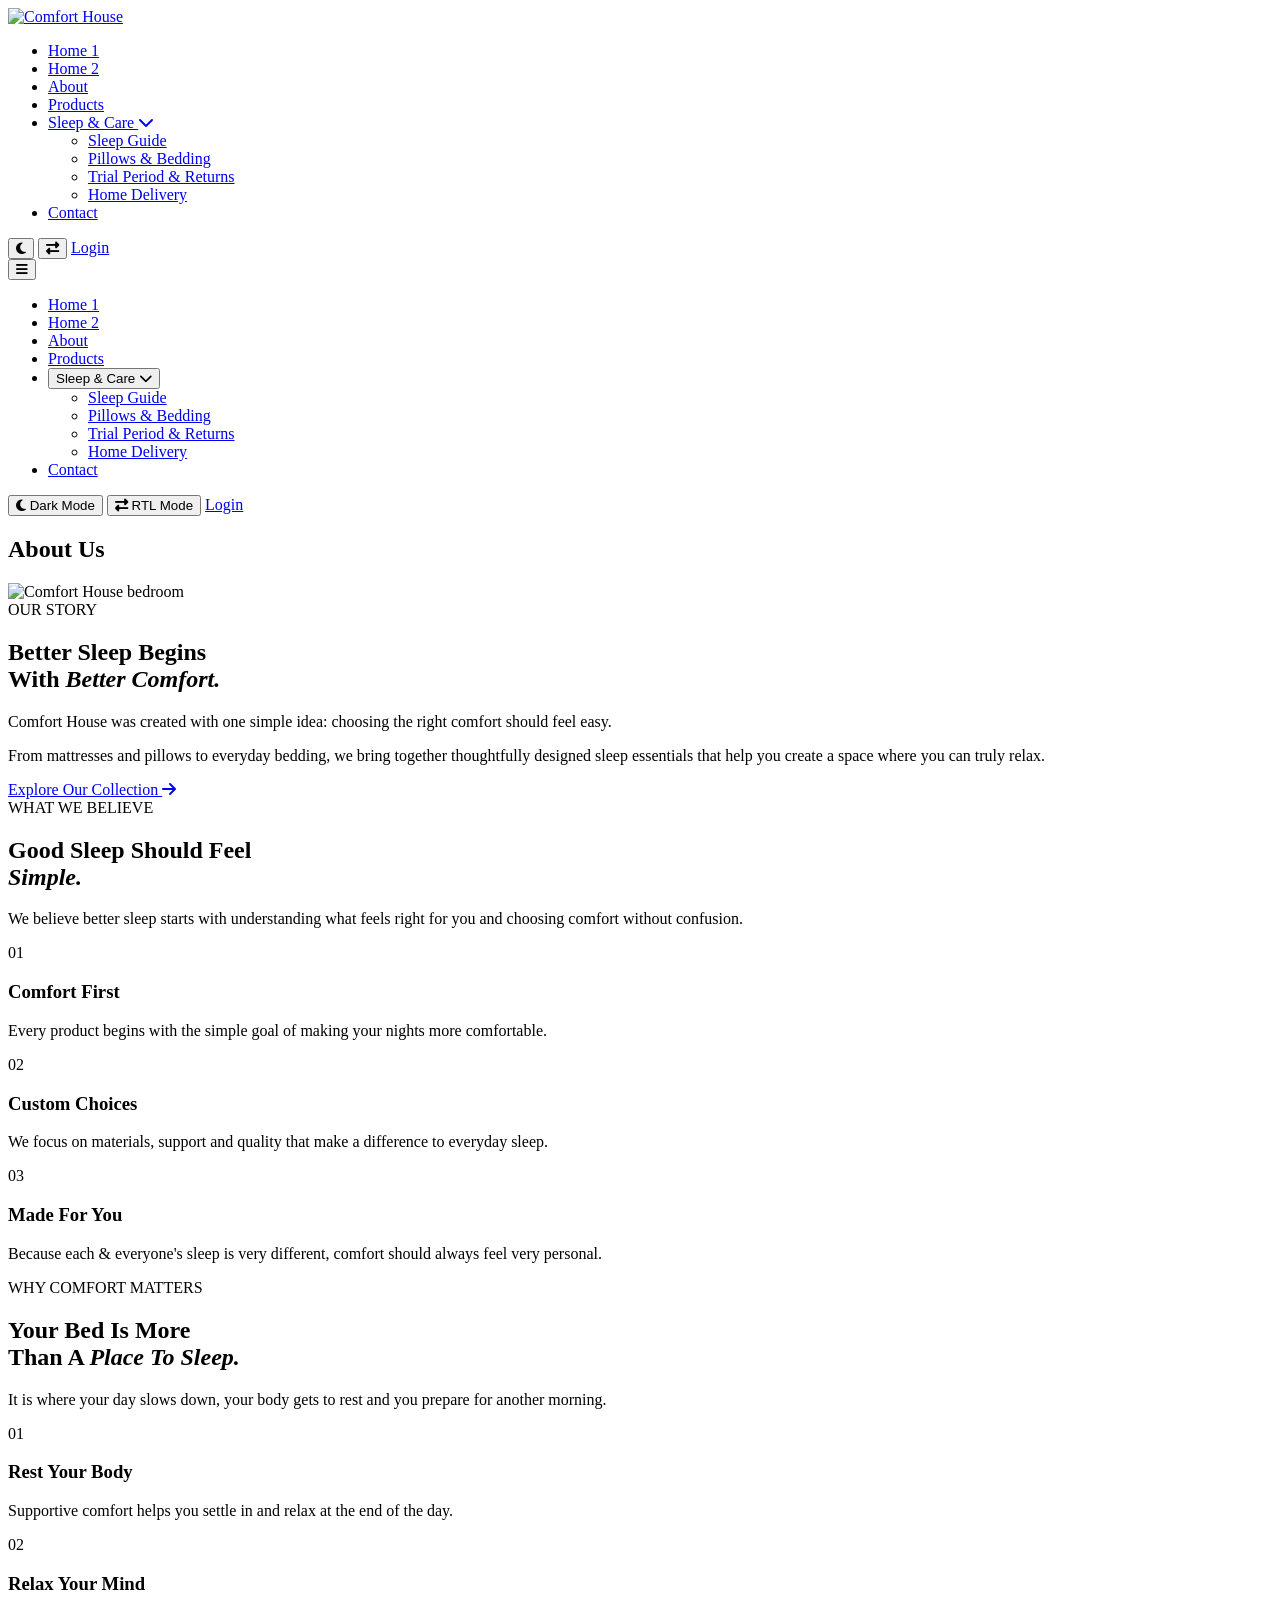
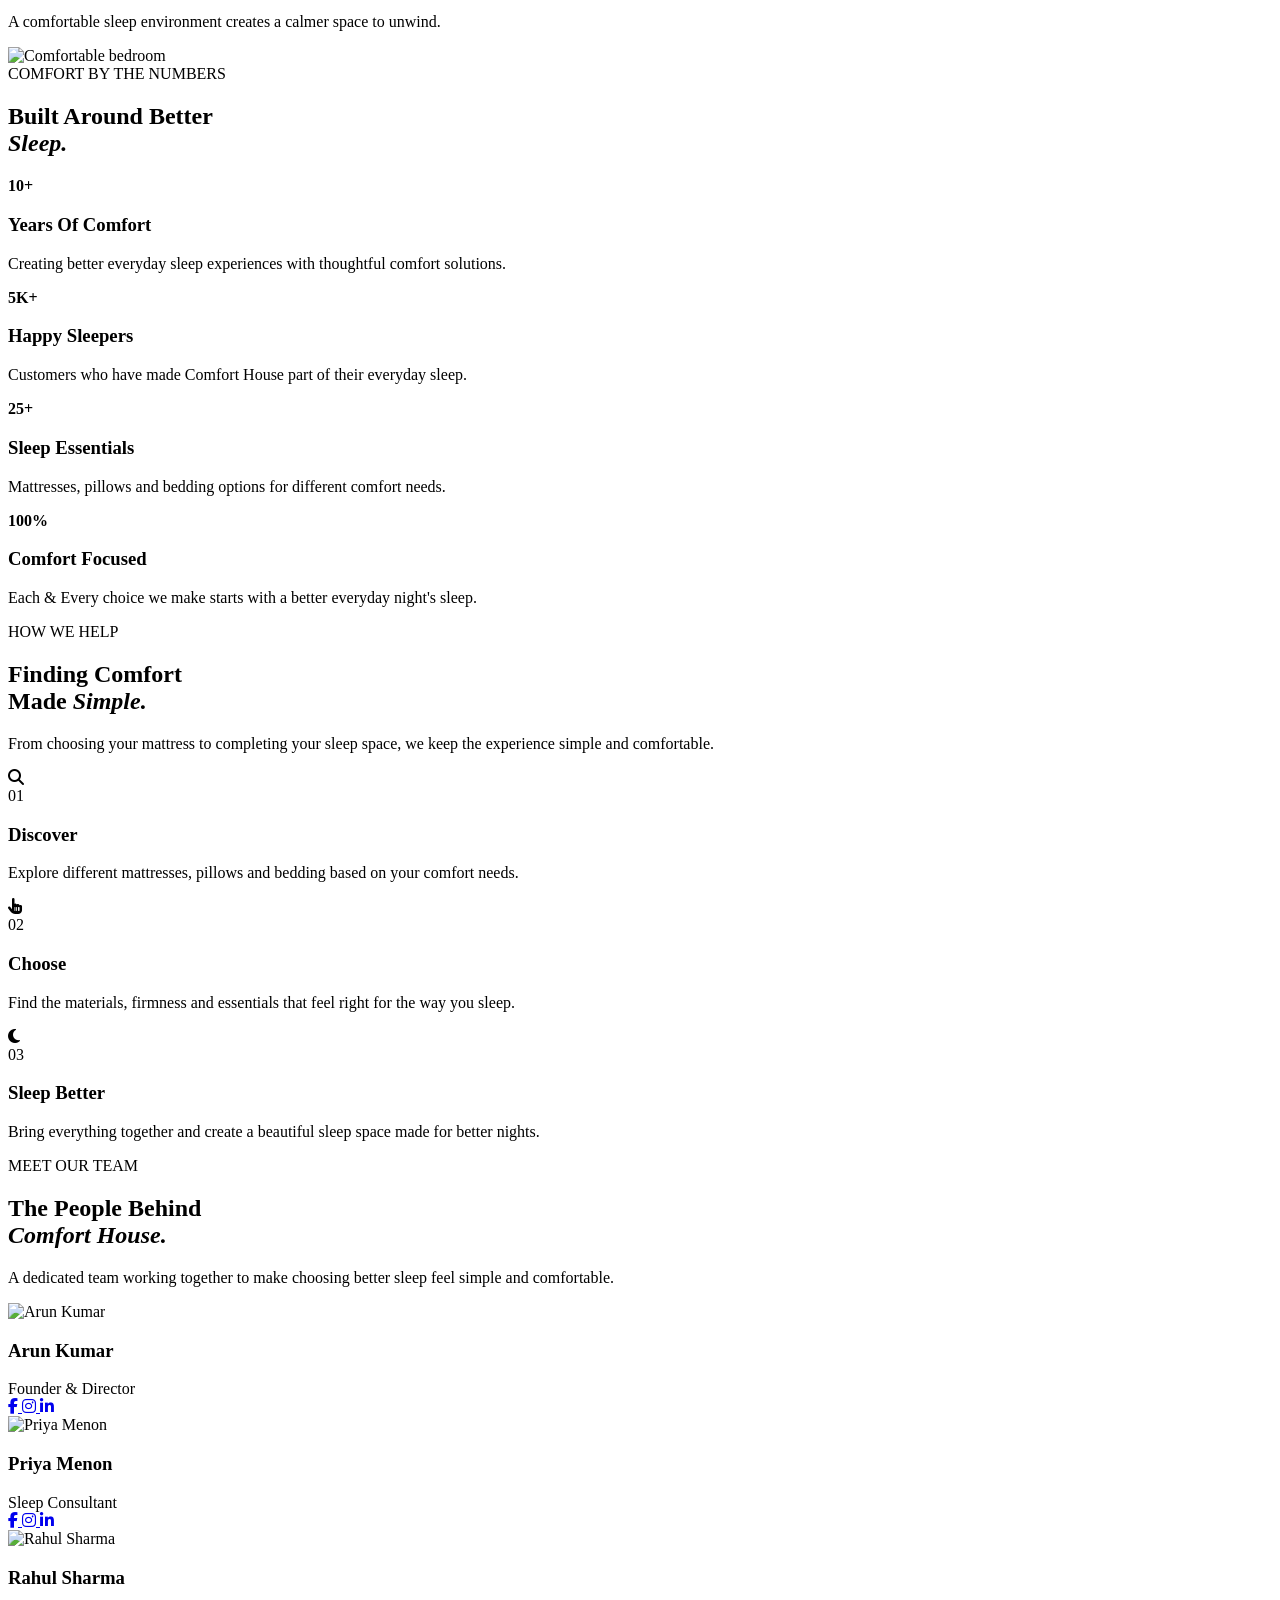
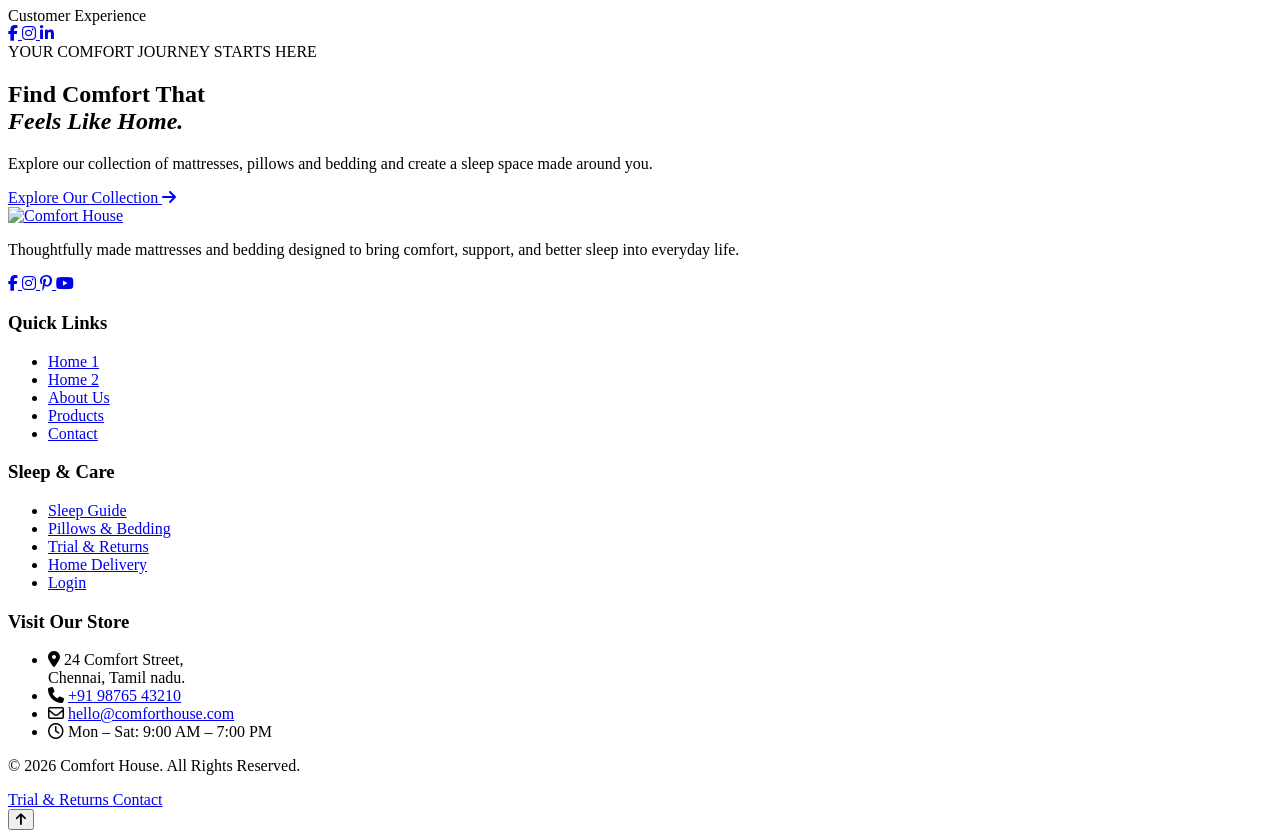
==== about.html @ f1de700a "Add files via upload" ====
<!DOCTYPE html>
<html lang="en">

<head>
    <meta charset="UTF-8">
    <meta name="viewport" content="width=device-width, initial-scale=1.0">

    <title>Comfort House</title>

    <!-- Favicon -->
    <link rel="icon" type="image/png" href="images/logo.png">

    <!-- Google Fonts -->
    <link rel="preconnect" href="https://fonts.googleapis.com">
    <link rel="preconnect" href="https://fonts.gstatic.com" crossorigin>

    <link
        href="https://fonts.googleapis.com/css2?family=Fraunces:opsz,wght@9..144,500;9..144,600;9..144,700&family=Manrope:wght@400;500;600;700&display=swap"
        rel="stylesheet">

    <!-- Font Awesome -->
    <link rel="stylesheet" href="https://cdnjs.cloudflare.com/ajax/libs/font-awesome/6.7.2/css/all.min.css">

    <!-- Main CSS -->
    <link rel="stylesheet" href="css/style.css">
</head>

<body>


    <!-- =========================================
     Header
========================================= -->

    <header class="site-header">
        <div class="container">
            <div class="header-wrapper">

                <!-- Logo -->
                <a href="index.html" class="site-logo">
                    <img src="images/logo.png" alt="Comfort House">
                </a>


                <!-- Desktop Navigation -->
                <nav class="main-nav" aria-label="Main Navigation">

                    <ul class="nav-list">

                        <li>
                            <a href="index.html">Home 1</a>
                        </li>

                        <li>
                            <a href="home-2.html">Home 2</a>
                        </li>

                        <li>
                            <a href="about.html" class="active">About</a>
                        </li>

                        <li>
                            <a href="products.html">Products</a>
                        </li>

                        <li class="has-dropdown">
                            <a href="#" class="dropdown-toggle">
                                Sleep &amp; Care
                                <i class="fa-solid fa-chevron-down"></i>
                            </a>

                            <ul class="dropdown-menu">
                                <li>
                                    <a href="sleep-guide.html">Sleep Guide</a>
                                </li>

                                <li>
                                    <a href="pillows-bedding.html">
                                        Pillows &amp; Bedding
                                    </a>
                                </li>

                                <li>
                                    <a href="trial-returns.html">
                                        Trial Period &amp; Returns
                                    </a>
                                </li>

                                <li>
                                    <a href="home-delivery.html">
                                        Home Delivery
                                    </a>
                                </li>
                            </ul>
                        </li>

                        <li>
                            <a href="contact.html">Contact</a>
                        </li>

                    </ul>

                </nav>


                <!-- Desktop Actions -->
                <div class="header-actions">

                    <!-- Dark Mode -->
                    <button type="button" class="header-icon-btn theme-toggle" aria-label="Toggle dark mode"
                        title="Dark Mode">
                        <i class="fa-solid fa-moon"></i>
                    </button>

                    <!-- RTL -->
                    <button type="button" class="header-icon-btn rtl-toggle" aria-label="Toggle RTL mode"
                        title="RTL Mode">
                        <i class="fa-solid fa-right-left"></i>
                    </button>

                    <!-- Login -->
                    <a href="login.html" class="login-btn">
                        <span>Login</span>
                    </a>

                </div>


                <!-- Mobile Menu Button -->
                <button type="button" class="menu-toggle" aria-label="Open menu" aria-expanded="false">
                    <i class="fa-solid fa-bars"></i>
                </button>

            </div>
        </div>


        <!-- Mobile Navigation -->
        <div class="mobile-menu">

            <div class="mobile-menu-inner">

                <nav class="mobile-nav" aria-label="Mobile Navigation">

                    <ul>

                        <li>
                            <a href="index.html">Home 1</a>
                        </li>

                        <li>
                            <a href="home-2.html">Home 2</a>
                        </li>

                        <li>
                            <a href="about.html">About</a>
                        </li>

                        <li>
                            <a href="products.html">Products</a>
                        </li>

                        <li class="mobile-dropdown">

                            <button type="button" class="mobile-dropdown-toggle" aria-expanded="false">
                                <span>Sleep &amp; Care</span>
                                <i class="fa-solid fa-chevron-down"></i>
                            </button>

                            <ul class="mobile-dropdown-menu">

                                <li>
                                    <a href="sleep-guide.html">
                                        Sleep Guide
                                    </a>
                                </li>

                                <li>
                                    <a href="pillows-bedding.html">
                                        Pillows &amp; Bedding
                                    </a>
                                </li>

                                <li>
                                    <a href="trial-returns.html">
                                        Trial Period &amp; Returns
                                    </a>
                                </li>

                                <li>
                                    <a href="home-delivery.html">
                                        Home Delivery
                                    </a>
                                </li>

                            </ul>

                        </li>

                        <li>
                            <a href="contact.html">Contact</a>
                        </li>

                    </ul>

                </nav>


                <!-- Mobile Actions -->
                <div class="mobile-actions">

                    <button type="button" class="mobile-action-btn theme-toggle">
                        <span>
                            <i class="fa-solid fa-moon"></i>
                            Dark Mode
                        </span>

                    </button>


                    <button type="button" class="mobile-action-btn rtl-toggle">
                        <span>
                            <i class="fa-solid fa-right-left"></i>
                            RTL Mode
                        </span>
                    </button>


                    <a href="login.html" class="mobile-login-btn">

                        Login
                    </a>

                </div>

            </div>

        </div>

    </header>

    <!-- =========================
     INNER PAGE HERO
========================= -->
    <section class="inner-page-hero about-banner">

        <div class="inner-page-hero-overlay"></div>

        <div class="inner-page-hero-content">
            <h1>About Us</h1>
        </div>

    </section>


    <section class="about-story-section">
        <div class="container">

            <div class="about-story-wrapper">

                <div class="about-story-image">
                    <img src="images/about-story.jpg" alt="Comfort House bedroom">
                </div>

                <div class="about-story-content">

                    <span class="about-story-label">
                        OUR STORY
                    </span>

                    <h2>
                        Better Sleep Begins<br>
                        With <em>Better Comfort.</em>
                    </h2>

                    <p>
                        Comfort House was created with one simple idea:
                        choosing the right comfort should feel easy.
                    </p>

                    <p>
                        From mattresses and pillows to everyday bedding,
                        we bring together thoughtfully designed sleep
                        essentials that help you create a space where
                        you can truly relax.
                    </p>

                    <a href="#" class="about-story-link">
                        Explore Our Collection
                        <i class="fa-solid fa-arrow-right"></i>
                    </a>

                </div>

            </div>

        </div>
    </section>

    <section class="about-beliefs-section">
        <div class="container">

            <div class="about-beliefs-heading">
                <span class="about-beliefs-label">WHAT WE BELIEVE</span>

                <h2>
                    Good Sleep Should Feel<br>
                    <em>Simple.</em>
                </h2>

                <p>
                    We believe better sleep starts with understanding what
                    feels right for you and choosing comfort without confusion.
                </p>
            </div>

            <div class="about-beliefs-grid">

                <div class="about-belief-item">
                    <span class="about-belief-number">01</span>

                    <h3>Comfort First</h3>

                    <p>
                        Every product begins with the simple goal of making
                        your nights more comfortable.
                    </p>
                </div>

                <div class="about-belief-item">
                    <span class="about-belief-number">02</span>

                    <h3>Custom Choices</h3>

                    <p>
                        We focus on materials, support and quality that
                        make a difference to everyday sleep.
                    </p>
                </div>

                <div class="about-belief-item">
                    <span class="about-belief-number">03</span>

                    <h3>Made For You</h3>

                    <p>
                        Because each & everyone's sleep is very different, comfort
                        should always feel very personal.
                    </p>
                </div>

            </div>

        </div>
    </section>

    <section class="about-comfort-section">
        <div class="container">

            <div class="about-comfort-wrapper">

                <div class="about-comfort-content">

                    <span class="about-comfort-label">
                        WHY COMFORT MATTERS
                    </span>

                    <h2>
                        Your Bed Is More<br>
                        Than A <em>Place To Sleep.</em>
                    </h2>

                    <p>
                        It is where your day slows down, your body gets to
                        rest and you prepare for another morning.
                    </p>

                    <div class="about-comfort-points">

                        <div class="about-comfort-point">
                            <span>01</span>
                            <div>
                                <h3>Rest Your Body</h3>
                                <p>
                                    Supportive comfort helps you settle in
                                    and relax at the end of the day.
                                </p>
                            </div>
                        </div>

                        <div class="about-comfort-point">
                            <span>02</span>
                            <div>
                                <h3>Relax Your Mind</h3>
                                <p>
                                    A comfortable sleep environment creates
                                    a calmer space to unwind.
                                </p>
                            </div>
                        </div>

                    </div>

                </div>

                <div class="about-comfort-image">
                    <img src="images/about-comfort.jpg" alt="Comfortable bedroom">
                </div>

            </div>

        </div>
    </section>

    <section class="about-numbers-section">
        <div class="container">

            <div class="about-numbers-heading">
                <span class="about-numbers-label">COMFORT BY THE NUMBERS</span>

                <h2>
                    Built Around Better<br>
                    <em>Sleep.</em>
                </h2>
            </div>

            <div class="about-numbers-content">

                <div class="about-number-item">
                    <strong>10+</strong>
                    <h3>Years Of Comfort</h3>
                    <p>
                        Creating better everyday sleep experiences with thoughtful
                        comfort solutions.
                    </p>
                </div>

                <div class="about-number-item">
                    <strong>5K+</strong>
                    <h3>Happy Sleepers</h3>
                    <p>
                        Customers who have made Comfort House part of
                        their everyday sleep.
                    </p>
                </div>

                <div class="about-number-item">
                    <strong>25+</strong>
                    <h3>Sleep Essentials</h3>
                    <p>
                        Mattresses, pillows and bedding options for
                        different comfort needs.
                    </p>
                </div>

                <div class="about-number-item">
                    <strong>100%</strong>
                    <h3>Comfort Focused</h3>
                    <p>
                        Each & Every choice we make starts with a better everyday
                        night's sleep.
                    </p>
                </div>

            </div>

        </div>
    </section>

    <section class="about-process-section">
        <div class="container">

            <div class="about-process-heading">
                <span class="about-process-label">HOW WE HELP</span>

                <h2>
                    Finding Comfort<br>
                    Made <em>Simple.</em>
                </h2>

                <p>
                    From choosing your mattress to completing your sleep space,
                    we keep the experience simple and comfortable.
                </p>
            </div>

            <div class="about-process-steps">

                <div class="about-process-step">
                    <div class="about-process-icon">
                        <i class="fa-solid fa-magnifying-glass"></i>
                    </div>

                    <span>01</span>

                    <h3>Discover</h3>

                    <p>
                        Explore different mattresses, pillows and bedding
                        based on your comfort needs.
                    </p>
                </div>

                <div class="about-process-step">
                    <div class="about-process-icon">
                        <i class="fa-solid fa-hand-pointer"></i>
                    </div>

                    <span>02</span>

                    <h3>Choose</h3>

                    <p>
                        Find the materials, firmness and essentials that
                        feel right for the way you sleep.
                    </p>
                </div>

                <div class="about-process-step">
                    <div class="about-process-icon">
                        <i class="fa-solid fa-moon"></i>
                    </div>

                    <span>03</span>

                    <h3>Sleep Better</h3>

                    <p>
                        Bring everything together and create a beautiful sleep space
                        made for better nights.
                    </p>
                </div>

            </div>

        </div>
    </section>

    <section class="about-team-section">
        <div class="container">

            <div class="about-team-heading">
                <span class="about-team-label">MEET OUR TEAM</span>

                <h2>
                    The People Behind<br>
                    <em>Comfort House.</em>
                </h2>

                <p>
                    A dedicated team working together to make choosing better
                    sleep feel simple and comfortable.
                </p>
            </div>

            <div class="about-team-grid">

                <div class="about-team-member">
                    <img src="images/team-01.jpg" alt="Arun Kumar">

                    <div class="about-team-overlay">
                        <div class="about-team-info">
                            <h3>Arun Kumar</h3>
                            <span>Founder & Director</span>

                            <div class="about-team-socials">
                                <a href="#" aria-label="Facebook">
                                    <i class="fa-brands fa-facebook-f"></i>
                                </a>

                                <a href="#" aria-label="Instagram">
                                    <i class="fa-brands fa-instagram"></i>
                                </a>

                                <a href="#" aria-label="LinkedIn">
                                    <i class="fa-brands fa-linkedin-in"></i>
                                </a>
                            </div>
                        </div>
                    </div>
                </div>


                <div class="about-team-member">
                    <img src="images/team-02.jpg" alt="Priya Menon">

                    <div class="about-team-overlay">
                        <div class="about-team-info">
                            <h3>Priya Menon</h3>
                            <span>Sleep Consultant</span>

                            <div class="about-team-socials">
                                <a href="#" aria-label="Facebook">
                                    <i class="fa-brands fa-facebook-f"></i>
                                </a>

                                <a href="#" aria-label="Instagram">
                                    <i class="fa-brands fa-instagram"></i>
                                </a>

                                <a href="#" aria-label="LinkedIn">
                                    <i class="fa-brands fa-linkedin-in"></i>
                                </a>
                            </div>
                        </div>
                    </div>
                </div>


                <div class="about-team-member">
                    <img src="images/team-03.jpg" alt="Rahul Sharma">

                    <div class="about-team-overlay">
                        <div class="about-team-info">
                            <h3>Rahul Sharma</h3>
                            <span>Customer Experience</span>

                            <div class="about-team-socials">
                                <a href="#" aria-label="Facebook">
                                    <i class="fa-brands fa-facebook-f"></i>
                                </a>

                                <a href="#" aria-label="Instagram">
                                    <i class="fa-brands fa-instagram"></i>
                                </a>

                                <a href="#" aria-label="LinkedIn">
                                    <i class="fa-brands fa-linkedin-in"></i>
                                </a>
                            </div>
                        </div>
                    </div>
                </div>

            </div>

        </div>
    </section>

    <section class="about-final-cta-section">
        <div class="container">

            <div class="about-final-cta-content">

                <span class="about-final-cta-label">
                    YOUR COMFORT JOURNEY STARTS HERE
                </span>

                <h2>
                    Find Comfort That<br>
                    <em>Feels Like Home.</em>
                </h2>

                <p>
                    Explore our collection of mattresses, pillows and bedding
                    and create a sleep space made around you.
                </p>

                <a href="#" class="about-final-cta-button">
                    Explore Our Collection
                    <i class="fa-solid fa-arrow-right"></i>
                </a>

            </div>

        </div>
    </section>


    <!-- =========================================
     Footer
========================================= -->

    <footer class="site-footer">

        <div class="container">

            <div class="footer-top">

                <!-- Brand -->
                <div class="footer-brand">

                    <a href="index.html" class="footer-logo">
                        <img src="images/logo-white.png" alt="Comfort House">
                    </a>

                    <p>
                        Thoughtfully made mattresses and bedding designed
                        to bring comfort, support, and better sleep into
                        everyday life.
                    </p>

                    <div class="footer-socials">

                        <a href="#" aria-label="Facebook">
                            <i class="fa-brands fa-facebook-f"></i>
                        </a>

                        <a href="#" aria-label="Instagram">
                            <i class="fa-brands fa-instagram"></i>
                        </a>

                        <a href="#" aria-label="Pinterest">
                            <i class="fa-brands fa-pinterest-p"></i>
                        </a>

                        <a href="#" aria-label="YouTube">
                            <i class="fa-brands fa-youtube"></i>
                        </a>

                    </div>

                </div>


                <!-- Quick Links -->
                <div class="footer-column">

                    <h3>Quick Links</h3>

                    <ul>
                        <li>
                            <a href="home-1.html">Home 1</a>
                        </li>

                        <li>
                            <a href="home-2.html">Home 2</a>
                        </li>

                        <li>
                            <a href="about.html">About Us</a>
                        </li>

                        <li>
                            <a href="products.html">Products</a>
                        </li>

                        <li>
                            <a href="contact.html">Contact</a>
                        </li>
                    </ul>

                </div>


                <!-- Sleep & Care -->
                <div class="footer-column">

                    <h3>Sleep &amp; Care</h3>

                    <ul>
                        <li>
                            <a href="sleep-guide.html">Sleep Guide</a>
                        </li>

                        <li>
                            <a href="pillows-bedding.html">
                                Pillows &amp; Bedding
                            </a>
                        </li>

                        <li>
                            <a href="trial-returns.html">
                                Trial &amp; Returns
                            </a>
                        </li>

                        <li>
                            <a href="home-delivery.html">
                                Home Delivery
                            </a>
                        </li>

                        <li>
                            <a href="login.html">Login</a>
                        </li>
                    </ul>

                </div>


                <!-- Contact -->
                <div class="footer-column footer-contact">

                    <h3>Visit Our Store</h3>

                    <ul>

                        <li>
                            <i class="fa-solid fa-location-dot"></i>
                            <span>
                                24 Comfort Street,<br>
                                Chennai, Tamil nadu.
                            </span>
                        </li>

                        <li>
                            <i class="fa-solid fa-phone"></i>
                            <a href="tel:+919876543210">
                                +91 98765 43210
                            </a>
                        </li>

                        <li>
                            <i class="fa-regular fa-envelope"></i>
                            <a href="mailto:hello@comforthouse.com">
                                hello@comforthouse.com
                            </a>
                        </li>

                        <li>
                            <i class="fa-regular fa-clock"></i>
                            <span>
                                Mon – Sat: 9:00 AM – 7:00 PM
                            </span>
                        </li>

                    </ul>

                </div>

            </div>


            <!-- Footer Bottom -->
            <div class="footer-bottom">

                <p>
                    © 2026 Comfort House. All Rights Reserved.
                </p>

                <div class="footer-bottom-links">

                    <a href="trial-returns.html">
                        Trial &amp; Returns
                    </a>

                    <a href="contact.html">
                        Contact
                    </a>

                </div>

            </div>

        </div>

    </footer>

    <!-- Scroll To Top -->
    <button type="button" class="scroll-top" aria-label="Scroll to top">
        <i class="fa-solid fa-arrow-up"></i>
    </button>

    <script src="js/main.js"></script>

</body>

</html>
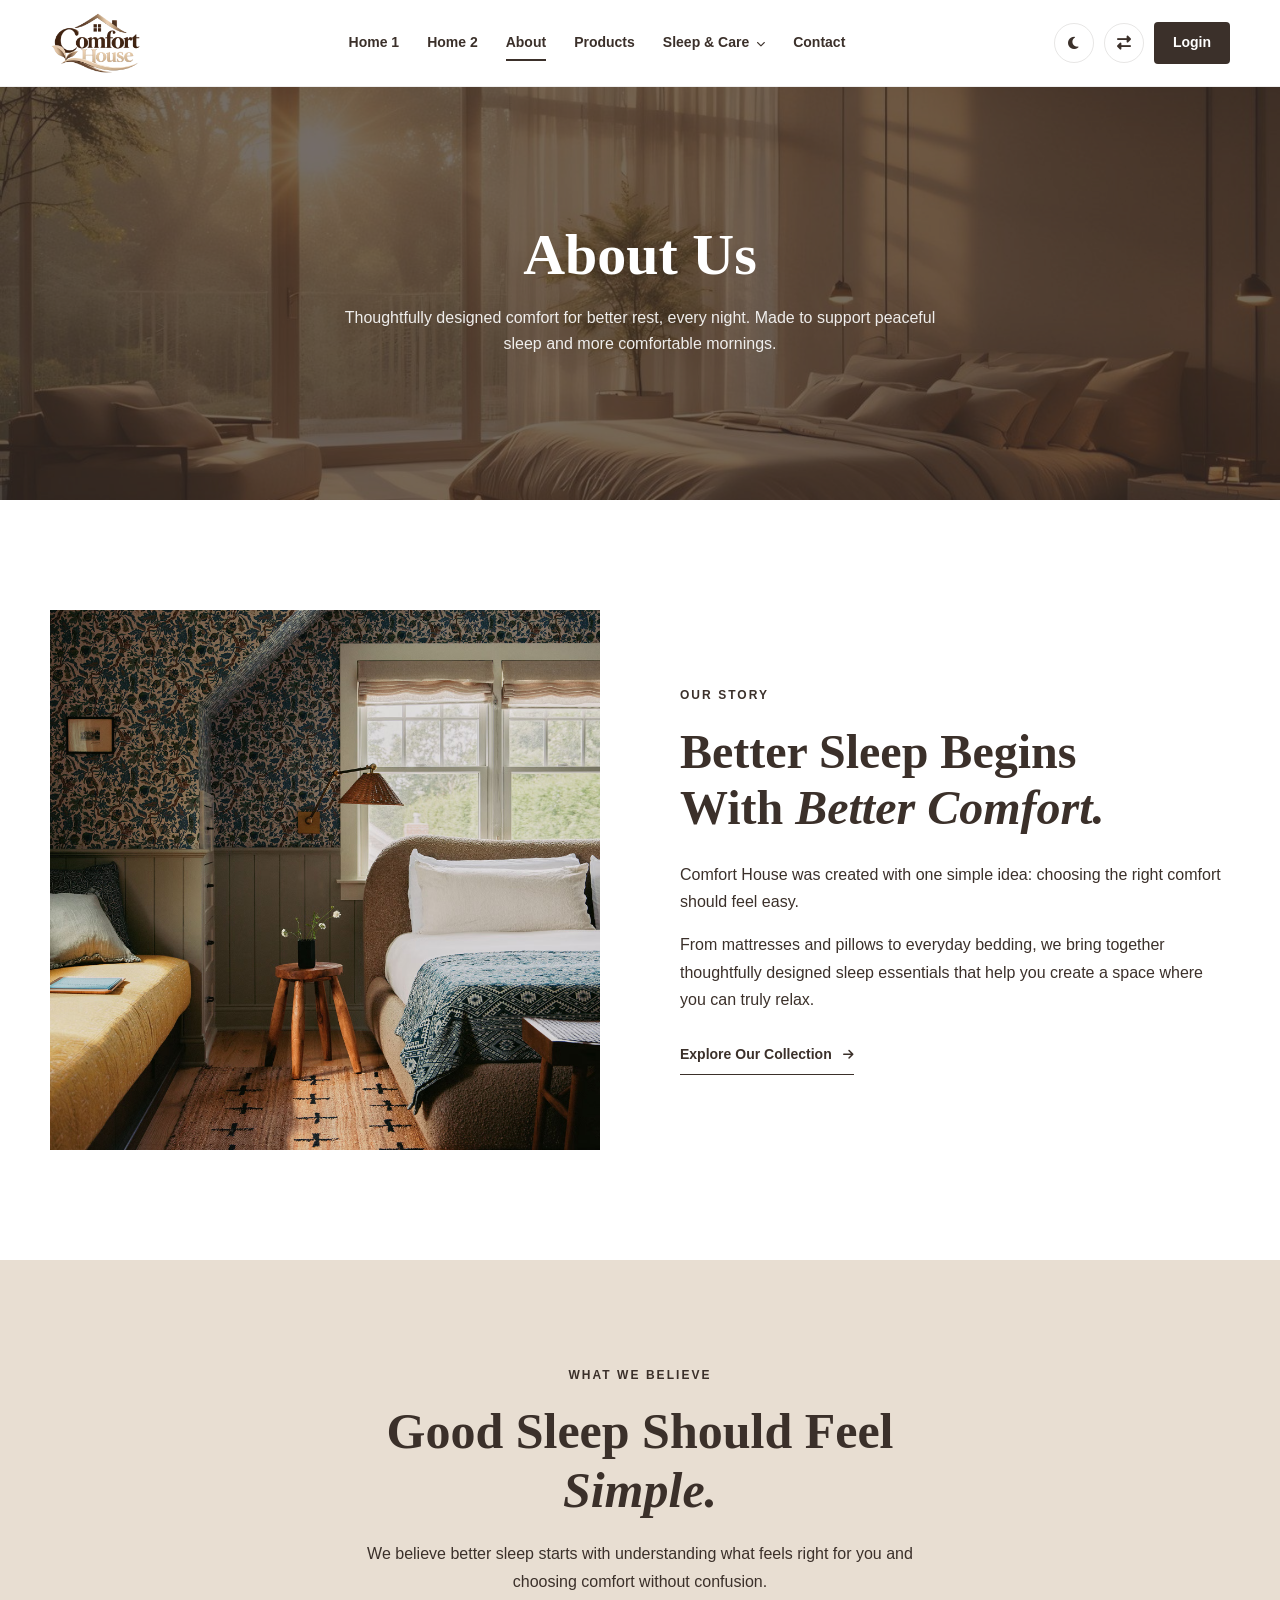
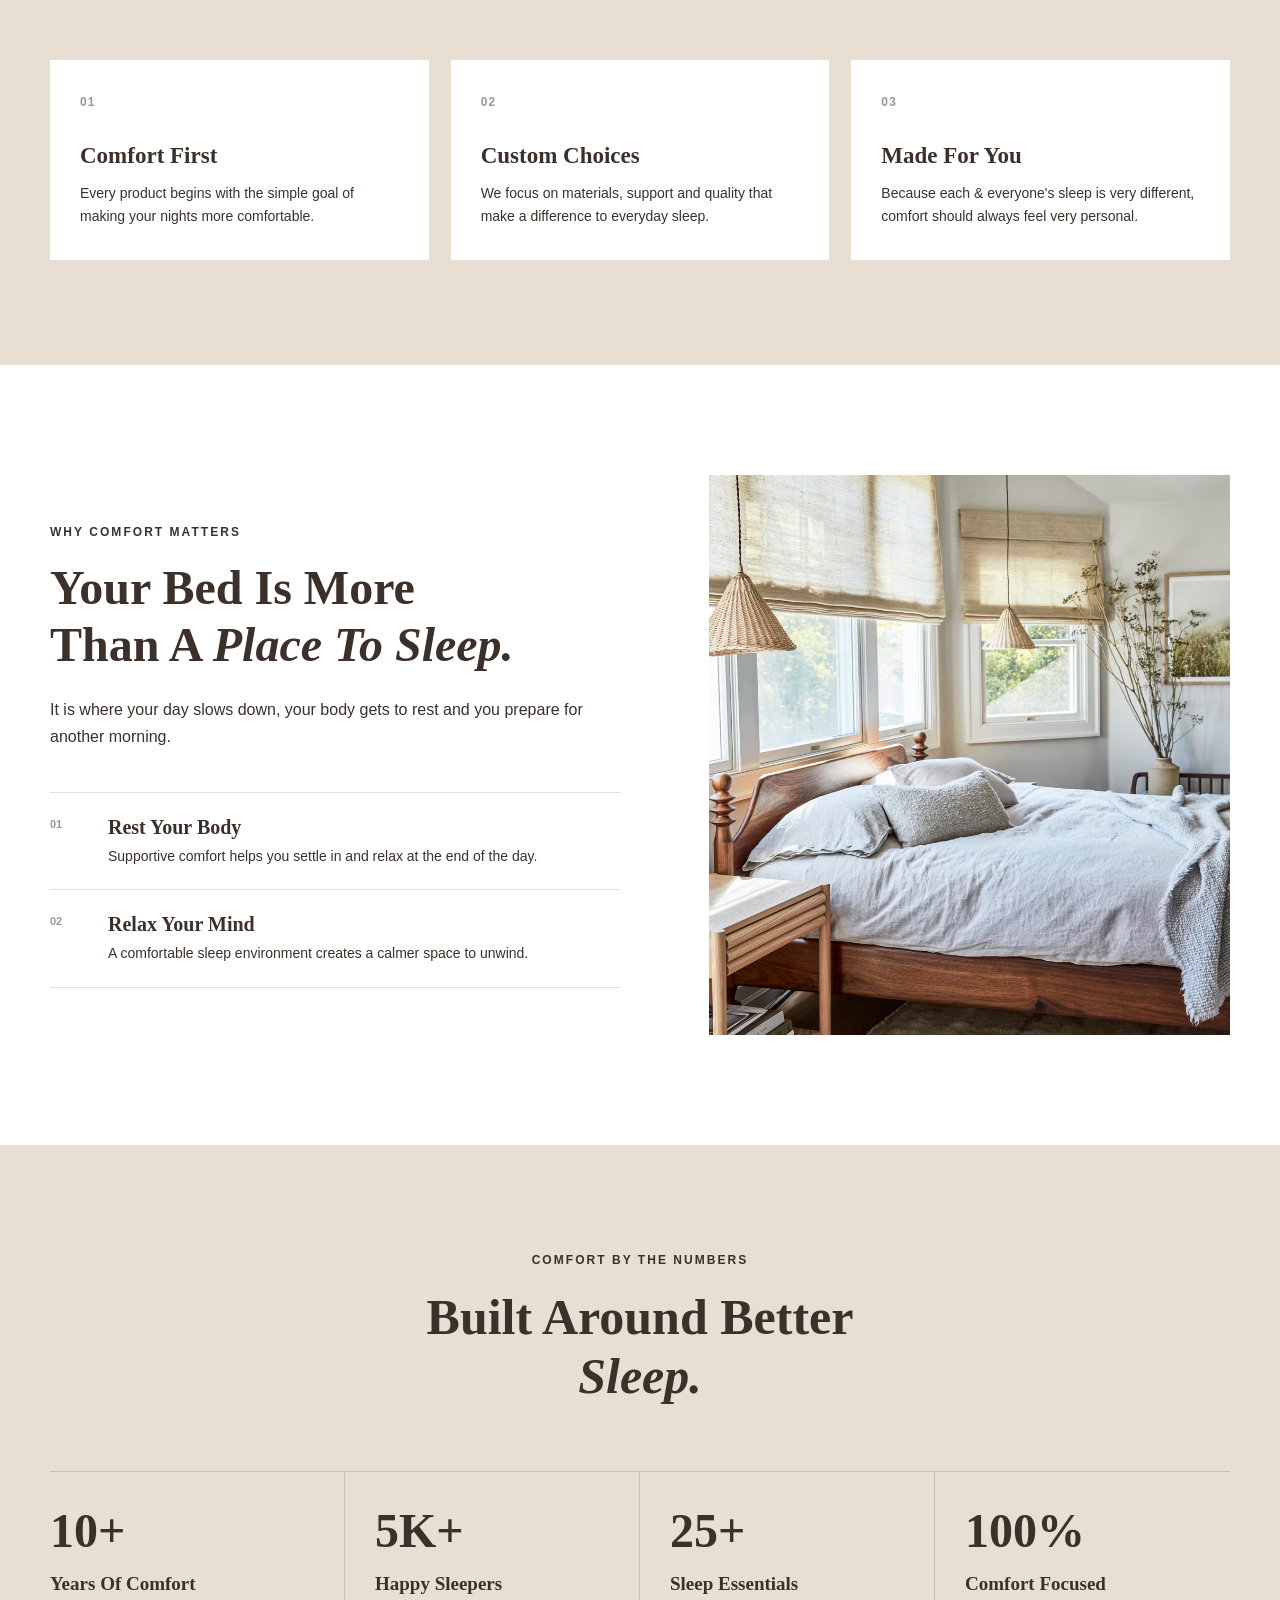
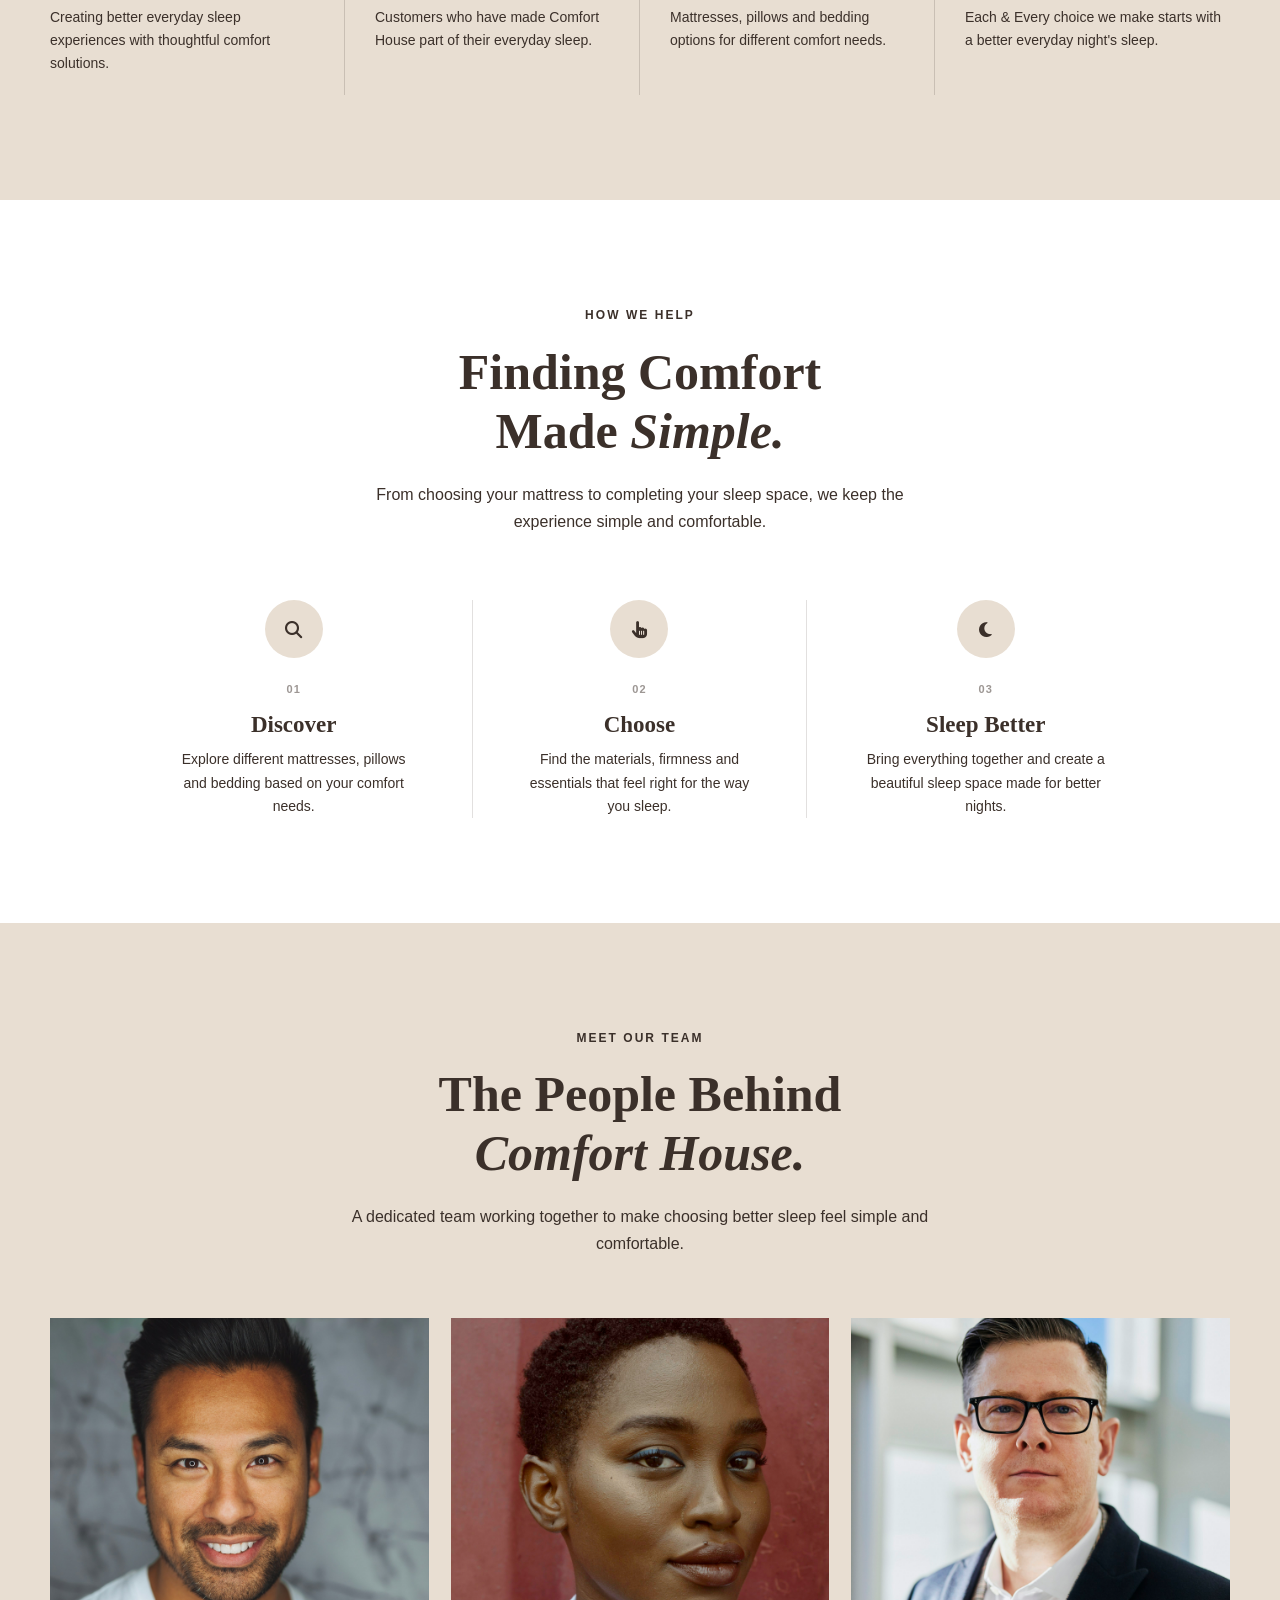
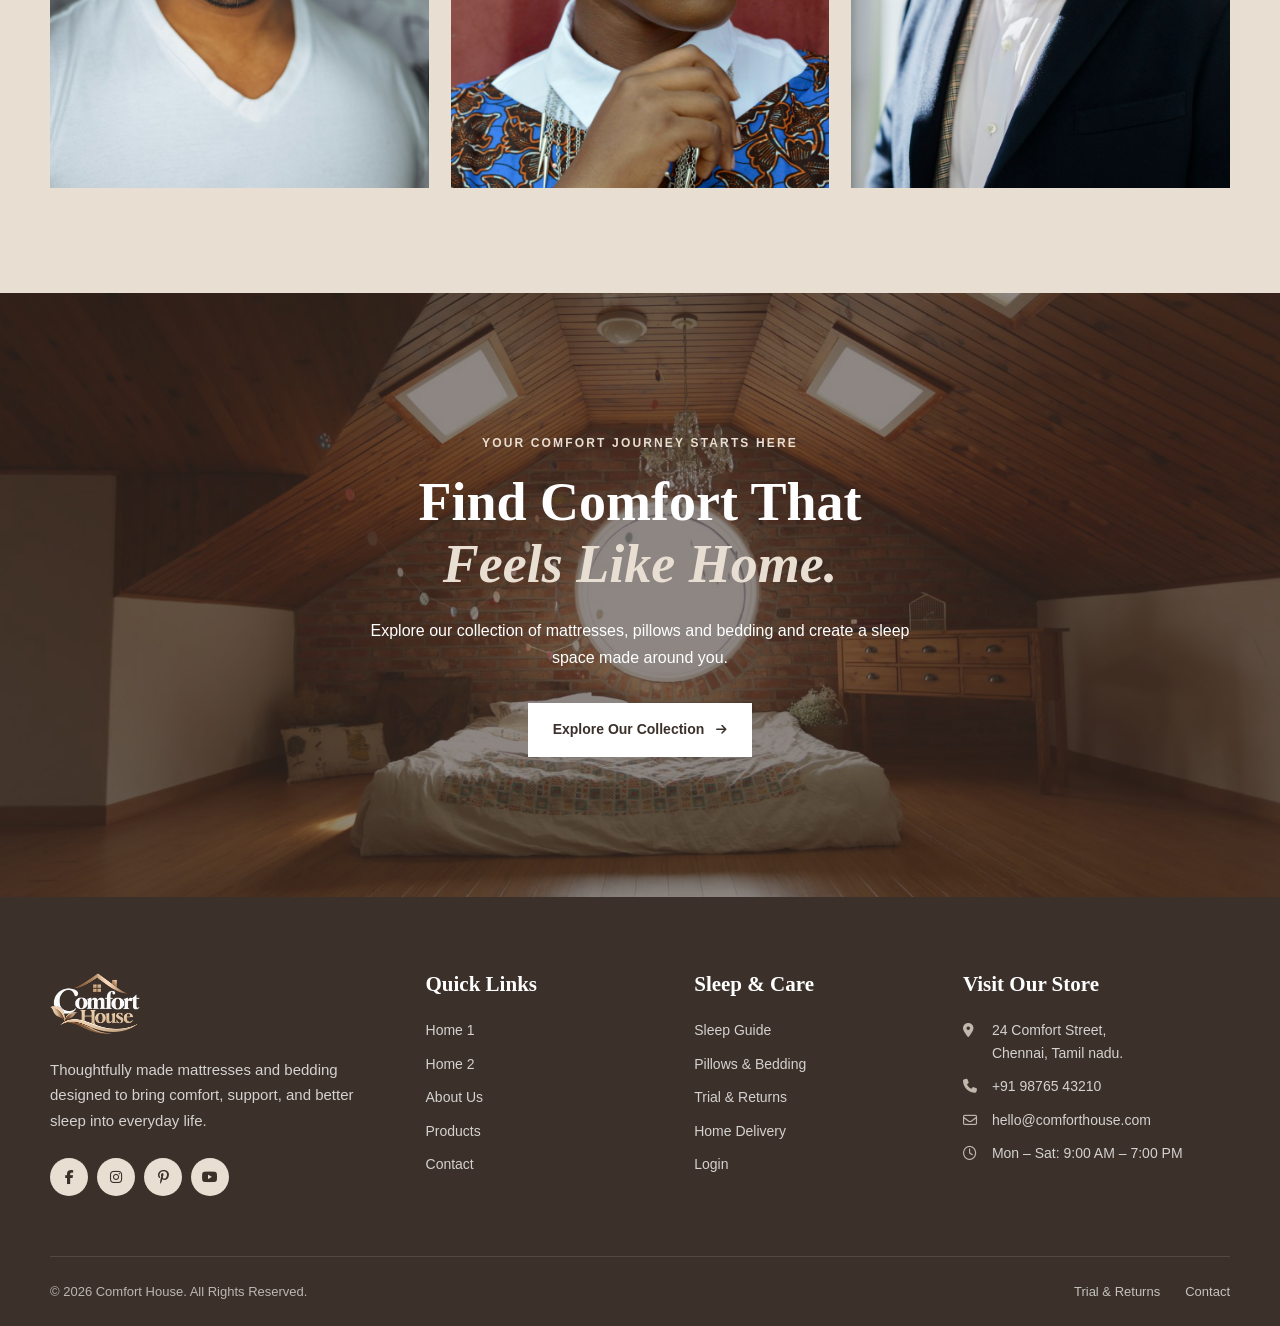
==== commit 5e2d32c8: "Add files via upload" ====
--- a/about.html
+++ b/about.html
@@ -248,6 +248,8 @@
 
         <div class="inner-page-hero-content">
             <h1>About Us</h1>
+            <p>Thoughtfully designed comfort for better rest, every night. Made to support peaceful sleep and more
+                comfortable mornings.</p>
         </div>
 
     </section>
@@ -467,6 +469,7 @@
         </div>
     </section>
 
+
     <section class="about-process-section">
         <div class="container">
 
--- a/css/style.css
+++ b/css/style.css
@@ -0,0 +1,25399 @@
+/* =========================================
+   Comfort House
+   Mattress & Bedding Store
+   Basic Global Styles
+========================================= */
+
+
+/* =========================================
+   ROOT VARIABLES
+========================================= */
+
+:root {
+    --primary-color: #3B302A;
+    --secondary-color: #E8DED2;
+
+    --white: #ffffff;
+    --black: #111111;
+
+    --heading-font: "Fraunces", serif;
+    --body-font: "Manrope", sans-serif;
+
+    --transition: 0.3s ease;
+}
+
+
+/* =========================================
+   RESET
+========================================= */
+
+* {
+    margin: 0;
+    padding: 0;
+    box-sizing: border-box;
+}
+
+html {
+    scroll-behavior: smooth;
+}
+
+body {
+    margin: 0;
+    padding: 0;
+
+    font-family: var(--body-font);
+    font-size: 16px;
+    font-weight: 400;
+    line-height: 1.7;
+
+    color: var(--primary-color);
+    background-color: var(--white);
+
+    -webkit-font-smoothing: antialiased;
+    text-rendering: optimizeLegibility;
+}
+
+img {
+    max-width: 100%;
+    height: auto;
+    display: block;
+}
+
+a {
+    color: inherit;
+    text-decoration: none;
+    transition: var(--transition);
+}
+
+ul,
+ol {
+    margin: 0;
+    padding: 0;
+    list-style: none;
+}
+
+button,
+input,
+textarea,
+select {
+    font-family: var(--body-font);
+}
+
+button {
+    border: 0;
+    cursor: pointer;
+}
+
+
+/* =========================================
+   TYPOGRAPHY
+========================================= */
+
+/* All headings - ALWAYS 600 */
+
+h1,
+h2,
+h3,
+h4,
+h5,
+h6 {
+    margin: 0;
+    padding: 0;
+
+    font-family: var(--heading-font);
+    font-weight: 600;
+    line-height: 1.2;
+
+    color: var(--primary-color);
+}
+
+/* Paragraphs - 400 to 550 only */
+
+p {
+    margin: 0 0 15px;
+
+    font-family: var(--body-font);
+    font-size: 16px;
+    font-weight: 400;
+    line-height: 1.7;
+
+    color: var(--primary-color);
+}
+
+/* Text elements */
+
+span,
+li,
+a,
+label {
+    font-family: var(--body-font);
+}
+
+
+/* =========================================
+   HEADING SIZES
+========================================= */
+
+h1 {
+    font-size: 56px;
+}
+
+h2 {
+    font-size: 42px;
+}
+
+h3 {
+    font-size: 30px;
+}
+
+h4 {
+    font-size: 24px;
+}
+
+h5 {
+    font-size: 20px;
+}
+
+h6 {
+    font-size: 18px;
+}
+
+.container {
+    width: 100%;
+    max-width: 1200px;
+    margin: 0 auto;
+    padding: 0 10px;
+}
+
+.section {
+    padding: 90px 0;
+}
+
+
+/* =========================================
+   SECTION HEADING
+========================================= */
+
+.section-heading {
+    max-width: 720px;
+
+    margin: 0 auto 50px;
+
+    text-align: center;
+}
+
+.section-heading h2 {
+    margin-bottom: 15px;
+
+    font-size: 42px;
+    font-weight: 600;
+}
+
+.section-heading p {
+    margin-bottom: 0;
+
+    font-size: 16px;
+    font-weight: 400;
+    line-height: 1.7;
+
+    opacity: 0.75;
+}
+
+
+/* =========================================
+   BUTTONS
+========================================= */
+
+.btn {
+    display: inline-flex;
+    align-items: center;
+    justify-content: center;
+    gap: 8px;
+
+    padding: 13px 26px;
+
+    font-family: var(--body-font);
+    font-size: 14px;
+    font-weight: 600;
+
+    line-height: 1.4;
+
+    border-radius: 4px;
+
+    transition: var(--transition);
+}
+
+.btn-primary {
+    color: var(--white);
+    background-color: var(--primary-color);
+}
+
+.btn-primary:hover {
+    opacity: 0.9;
+}
+
+.btn-secondary {
+    color: var(--primary-color);
+    background-color: var(--secondary-color);
+}
+
+.btn-secondary:hover {
+    color: var(--white);
+    background-color: var(--primary-color);
+}
+
+
+/* =========================================
+   FORM ELEMENTS
+========================================= */
+
+input,
+textarea,
+select {
+    width: 100%;
+
+    padding: 12px 15px;
+
+    font-size: 15px;
+    font-weight: 400;
+
+    line-height: 1.5;
+
+    color: var(--primary-color);
+    background-color: var(--white);
+
+    border: 1px solid #d8cec3;
+    border-radius: 4px;
+
+    outline: none;
+
+    transition: var(--transition);
+}
+
+input:focus,
+textarea:focus,
+select:focus {
+    border-color: var(--primary-color);
+}
+
+textarea {
+    min-height: 140px;
+    resize: vertical;
+}
+
+input::placeholder,
+textarea::placeholder {
+    color: var(--primary-color);
+    opacity: 0.55;
+}
+
+label {
+    display: inline-block;
+
+    margin-bottom: 7px;
+
+    font-size: 14px;
+    font-weight: 600;
+    line-height: 1.5;
+
+    color: var(--primary-color);
+}
+
+
+/* =========================================
+   IMAGE WRAPPER
+========================================= */
+
+.image-wrapper {
+    position: relative;
+    overflow: hidden;
+}
+
+.image-wrapper img {
+    width: 100%;
+    height: 100%;
+    object-fit: cover;
+}
+
+
+/* =========================================
+   FLEX UTILITIES
+========================================= */
+
+.d-flex {
+    display: flex;
+}
+
+.align-center {
+    align-items: center;
+}
+
+.justify-center {
+    justify-content: center;
+}
+
+.justify-between {
+    justify-content: space-between;
+}
+
+.flex-wrap {
+    flex-wrap: wrap;
+}
+
+
+/* =========================================
+   GRID
+========================================= */
+
+.grid {
+    display: grid;
+}
+
+
+/* =========================================
+   TEXT UTILITIES
+========================================= */
+
+.text-center {
+    text-align: center;
+}
+
+.text-left {
+    text-align: left;
+}
+
+.muted-text {
+    font-weight: 400;
+    opacity: 0.7;
+}
+
+.small-text {
+    font-size: 14px;
+    font-weight: 400;
+    line-height: 1.6;
+}
+
+
+/* =========================================
+   BACKGROUND UTILITIES
+========================================= */
+
+.bg-primary {
+    background-color: var(--primary-color);
+}
+
+.bg-secondary {
+    background-color: var(--secondary-color);
+}
+
+.bg-white {
+    background-color: var(--white);
+}
+
+
+/* =========================================
+   BORDER RADIUS
+========================================= */
+
+.radius-sm {
+    border-radius: 4px;
+}
+
+.radius-md {
+    border-radius: 8px;
+}
+
+.radius-lg {
+    border-radius: 16px;
+}
+
+
+/* =========================================
+   SOFT SHADOW
+========================================= */
+
+.soft-shadow {
+    box-shadow: 0 10px 30px rgba(59, 48, 42, 0.08);
+}
+
+
+/* =========================================
+   BLOCKQUOTE
+========================================= */
+
+blockquote {
+    margin: 0;
+    padding: 20px 25px;
+
+    font-size: 17px;
+    font-weight: 400;
+    line-height: 1.7;
+
+    background-color: var(--secondary-color);
+
+    border-left: 3px solid var(--primary-color);
+}
+
+
+/* =========================================
+   TABLE
+========================================= */
+
+table {
+    width: 100%;
+    border-collapse: collapse;
+}
+
+th,
+td {
+    padding: 14px;
+
+    font-size: 15px;
+    line-height: 1.5;
+
+    text-align: left;
+
+    border-bottom: 1px solid var(--secondary-color);
+}
+
+th {
+    font-weight: 600;
+}
+
+td {
+    font-weight: 400;
+}
+
+
+/* =========================================
+   HORIZONTAL LINE
+========================================= */
+
+hr {
+    height: 1px;
+
+    margin: 30px 0;
+
+    border: 0;
+
+    background-color: var(--secondary-color);
+}
+
+
+/* =========================================
+   SELECTION
+========================================= */
+
+::selection {
+    color: var(--white);
+    background-color: var(--primary-color);
+}
+
+
+/* =========================================
+   FOCUS
+========================================= */
+
+:focus-visible {
+    outline: 2px solid var(--primary-color);
+    outline-offset: 3px;
+}
+
+
+/* =========================================
+   VISIBILITY
+========================================= */
+
+.d-none {
+    display: none;
+}
+
+/* =========================================
+   SCROLL TO TOP
+========================================= */
+
+.scroll-top {
+    position: fixed;
+    right: 20px;
+    bottom: 15px;
+
+    width: 40px;
+    height: 40px;
+
+    display: flex;
+    align-items: center;
+    justify-content: center;
+
+    color: var(--white);
+    background-color: var(--primary-color);
+
+    border-radius: 50%;
+
+    font-size: 10px;
+
+    opacity: 0;
+    visibility: hidden;
+    transform: translateY(15px);
+
+    transition: var(--transition);
+
+    z-index: 999;
+}
+
+.scroll-top.show {
+    opacity: 1;
+    visibility: visible;
+    transform: translateY(0);
+}
+
+.scroll-top:hover {
+    color: var(--primary-color);
+    background-color: var(--secondary-color);
+}
+
+.scroll-top i {
+    transition: transform var(--transition);
+}
+
+.scroll-top:hover i {
+    transform: translateY(-2px);
+}
+
+/******************************************************Header************************************************************************/
+
+.site-header {
+    position: fixed;
+    top: 0;
+    left: 0;
+
+    width: 100%;
+
+    background-color: var(--white);
+    border-bottom: 1px solid rgba(59, 48, 42, 0.08);
+
+    z-index: 1000;
+}
+
+body {
+    padding-top: 80px;
+}
+
+.header-wrapper {
+    min-height: 86px;
+
+    display: flex;
+    align-items: center;
+    justify-content: space-between;
+
+    gap: 20px;
+}
+
+/* =========================================
+   LOGO
+========================================= */
+
+.site-logo {
+    display: flex;
+    align-items: center;
+    flex-shrink: 0;
+}
+
+.site-logo img {
+    width: 90px;
+    height: auto;
+    object-fit: contain;
+}
+
+.main-nav {
+    display: flex;
+    align-items: center;
+    justify-content: center;
+
+    flex: 1;
+}
+
+.nav-list {
+    display: flex;
+    align-items: center;
+    justify-content: center;
+    gap: 28px;
+}
+
+.nav-list>li {
+    position: relative;
+}
+
+.nav-list>li>a {
+    display: inline-flex;
+    align-items: center;
+    gap: 7px;
+
+    padding: 10px 0;
+
+    font-size: 14px;
+    font-weight: 600;
+    line-height: 1.4;
+
+    color: var(--primary-color);
+}
+
+.nav-list>li>a:hover {
+    opacity: 0.7;
+}
+
+.dropdown-toggle i {
+    font-size: 9px;
+    transition: transform var(--transition);
+}
+
+
+/* =========================================
+   DESKTOP DROPDOWN
+========================================= */
+
+.dropdown-menu {
+    position: absolute;
+    top: calc(100% + 15px);
+    left: 50%;
+
+    min-width: 235px;
+
+    padding: 12px;
+
+    background-color: var(--white);
+
+    border: 1px solid rgba(59, 48, 42, 0.08);
+    border-radius: 8px;
+
+    box-shadow: 0 15px 35px rgba(59, 48, 42, 0.10);
+
+    opacity: 0;
+    visibility: hidden;
+    transform: translate(-50%, 8px);
+
+    transition: var(--transition);
+}
+
+.has-dropdown:hover .dropdown-menu {
+    opacity: 1;
+    visibility: visible;
+    transform: translate(-50%, 0);
+}
+
+.has-dropdown:hover .dropdown-toggle i {
+    transform: rotate(180deg);
+}
+
+.dropdown-menu li a {
+    display: block;
+
+    padding: 10px 12px;
+
+    font-size: 14px;
+    font-weight: 500;
+    line-height: 1.5;
+
+    color: var(--primary-color);
+
+    border-radius: 5px;
+}
+
+.dropdown-menu li a:hover {
+    background-color: var(--secondary-color);
+}
+
+.header-actions {
+    display: flex;
+    align-items: center;
+    justify-content: flex-end;
+    gap: 10px;
+
+    flex-shrink: 0;
+}
+
+.header-icon-btn {
+    width: 40px;
+    height: 40px;
+
+    display: inline-flex;
+    align-items: center;
+    justify-content: center;
+
+    color: var(--primary-color);
+    background-color: transparent;
+
+    border: 1px solid rgba(59, 48, 42, 0.12);
+    border-radius: 50%;
+
+    transition: var(--transition);
+}
+
+.header-icon-btn:hover {
+    color: var(--white);
+    background-color: var(--primary-color);
+}
+
+.header-icon-btn i {
+    font-size: 14px;
+}
+
+
+/* =========================================
+   LOGIN BUTTON
+========================================= */
+
+.login-btn {
+    display: inline-flex;
+    align-items: center;
+    justify-content: center;
+    gap: 8px;
+
+    min-height: 42px;
+
+    padding: 0 19px;
+
+    color: var(--white);
+    background-color: var(--primary-color);
+
+    border-radius: 4px;
+
+    font-size: 14px;
+    font-weight: 600;
+    line-height: 1.4;
+
+    transition: var(--transition);
+}
+
+.login-btn:hover {
+    opacity: 0.9;
+}
+
+.login-btn i {
+    font-size: 13px;
+}
+
+
+/* =========================================
+   MOBILE MENU BUTTON
+========================================= */
+
+.menu-toggle {
+    display: none;
+
+    width: 42px;
+    height: 42px;
+
+    align-items: center;
+    justify-content: center;
+
+    color: var(--white);
+    background-color: var(--primary-color);
+
+    border-radius: 4px;
+
+    font-size: 17px;
+
+    transition: var(--transition);
+}
+
+.menu-toggle:hover {
+    opacity: 0.9;
+}
+
+.nav-list>li>a {
+    position: relative;
+
+    display: inline-flex;
+    align-items: center;
+    gap: 7px;
+
+    padding: 10px 0;
+
+    font-size: 14px;
+    font-weight: 600;
+    line-height: 1.4;
+
+    color: var(--primary-color);
+}
+
+.nav-list>li>a::after {
+    content: "";
+
+    position: absolute;
+    left: 0;
+    bottom: 2px;
+
+    width: 0;
+    height: 2px;
+
+    background-color: var(--primary-color);
+
+    transition: width var(--transition);
+}
+
+.nav-list>li>a:hover::after,
+.nav-list>li>a.active::after {
+    width: 100%;
+}
+
+.dropdown-menu li a.active {
+    color: var(--primary-color);
+    background-color: var(--secondary-color);
+}
+
+/* =========================================
+   MOBILE MENU
+========================================= */
+
+.mobile-menu {
+    display: none;
+}
+
+
+/* =========================================
+   RTL SUPPORT
+========================================= */
+
+html[dir="rtl"] .header-wrapper {
+    direction: rtl;
+}
+
+html[dir="rtl"] .nav-list {
+    direction: rtl;
+}
+
+html[dir="rtl"] .dropdown-menu {
+    left: auto;
+    right: 50%;
+    transform: translate(50%, 8px);
+}
+
+html[dir="rtl"] .has-dropdown:hover .dropdown-menu {
+    transform: translate(50%, 0);
+}
+
+html[dir="rtl"] .mobile-menu-inner,
+html[dir="rtl"] .mobile-nav {
+    direction: rtl;
+}
+
+/* =========================================
+   MOBILE / TABLET
+========================================= */
+
+@media (max-width: 991px) {
+
+    .header-wrapper {
+        min-height: 76px;
+    }
+
+    .site-logo img {
+        width: 155px;
+    }
+
+    .main-nav,
+    .header-actions {
+        display: none;
+    }
+
+    .menu-toggle {
+        display: inline-flex;
+        flex-shrink: 0;
+    }
+
+    .mobile-menu {
+        position: absolute;
+        top: 100%;
+        left: 0;
+
+        width: 100%;
+
+        display: block;
+
+        background-color: var(--white);
+
+        border-top: 1px solid rgba(59, 48, 42, 0.08);
+
+        max-height: 0;
+        overflow: hidden;
+        visibility: hidden;
+        opacity: 0;
+
+        transition:
+            max-height 0.4s ease,
+            opacity 0.3s ease,
+            visibility 0.3s ease;
+    }
+
+    .mobile-menu.active {
+        max-height: calc(100vh - 76px);
+        overflow-y: auto;
+        visibility: visible;
+        opacity: 1;
+    }
+
+    .mobile-menu-inner {
+        padding: 20px;
+    }
+
+    .mobile-nav ul {
+        display: flex;
+        flex-direction: column;
+    }
+
+    .mobile-nav>ul>li {
+        border-bottom: 1px solid rgba(59, 48, 42, 0.08);
+    }
+
+    .mobile-nav>ul>li>a,
+    .mobile-dropdown-toggle {
+        width: 100%;
+
+        min-height: 52px;
+
+        display: flex;
+        align-items: center;
+        justify-content: space-between;
+
+        padding: 10px 0;
+
+        color: var(--primary-color);
+        background: transparent;
+
+        font-size: 15px;
+        font-weight: 600;
+
+        text-align: left;
+    }
+
+    .mobile-dropdown-toggle {
+        cursor: pointer;
+    }
+
+    .mobile-dropdown-toggle i {
+        font-size: 10px;
+        transition: transform var(--transition);
+    }
+
+    .mobile-dropdown.open .mobile-dropdown-toggle i {
+        transform: rotate(180deg);
+    }
+
+
+    /* Mobile Dropdown */
+
+    .mobile-dropdown-menu {
+        max-height: 0;
+
+        overflow: hidden;
+
+        padding-left: 15px;
+
+        opacity: 0;
+
+        transition:
+            max-height 0.35s ease,
+            opacity 0.25s ease;
+    }
+
+    .mobile-dropdown.open .mobile-dropdown-menu {
+        max-height: 300px;
+        padding-bottom: 8px;
+        opacity: 1;
+    }
+
+    .mobile-dropdown-menu li a {
+        display: block;
+
+        padding: 9px 0;
+
+        font-size: 14px;
+        font-weight: 500;
+
+        color: var(--primary-color);
+    }
+
+
+    /* Mobile Actions */
+
+    .mobile-actions {
+        display: flex;
+        flex-direction: column;
+        gap: 10px;
+
+        padding-top: 20px;
+    }
+
+    .mobile-action-btn {
+        width: 100%;
+
+        min-height: 48px;
+
+        display: flex;
+        align-items: center;
+        justify-content: space-between;
+
+        padding: 0 15px;
+
+        color: var(--primary-color);
+        background-color: var(--secondary-color);
+
+        border-radius: 5px;
+
+        font-size: 14px;
+        font-weight: 600;
+
+        transition: var(--transition);
+    }
+
+    .mobile-action-btn span:first-child {
+        display: inline-flex;
+        align-items: center;
+        gap: 10px;
+    }
+
+    .action-status {
+        font-size: 12px;
+        font-weight: 500;
+        opacity: 0.7;
+    }
+
+    .mobile-login-btn {
+        width: 100%;
+
+        min-height: 48px;
+
+        display: flex;
+        align-items: center;
+        justify-content: center;
+        gap: 8px;
+
+        color: var(--white);
+        background-color: var(--primary-color);
+
+        border-radius: 5px;
+
+        font-size: 14px;
+        font-weight: 600;
+    }
+
+    html.dark-mode .mobile-menu {
+        background-color: var(--white);
+        border-top-color: rgba(232, 222, 210, 0.10);
+    }
+
+    html.dark-mode .mobile-nav>ul>li {
+        border-bottom-color: rgba(232, 222, 210, 0.10);
+    }
+}
+
+/************************************************Footer*************************************************************/
+
+/* =========================================
+   FOOTER
+========================================= */
+
+.site-footer {
+    background-color: var(--primary-color);
+    color: var(--white);
+}
+
+
+/* =========================================
+   FOOTER TOP
+========================================= */
+
+.footer-top {
+    display: grid;
+    grid-template-columns: 1.5fr 1fr 1fr 1.25fr;
+    gap: 55px;
+
+    padding: 75px 0 60px;
+}
+
+
+/* =========================================
+   FOOTER BRAND
+========================================= */
+
+.footer-brand {
+    max-width: 330px;
+}
+
+.footer-logo {
+    display: inline-flex;
+    margin-bottom: 22px;
+}
+
+.footer-logo img {
+    width: 90px;
+    height: auto;
+}
+
+.footer-brand p {
+    margin-bottom: 25px;
+
+    font-size: 15px;
+    font-weight: 400;
+    line-height: 1.7;
+
+    color: var(--white);
+    opacity: 0.78;
+}
+
+
+/* =========================================
+   FOOTER SOCIALS
+========================================= */
+
+.footer-socials {
+    display: flex;
+    align-items: center;
+    gap: 9px;
+}
+
+.footer-socials a {
+    width: 38px;
+    height: 38px;
+
+    display: inline-flex;
+    align-items: center;
+    justify-content: center;
+
+    color: var(--primary-color);
+    background-color: var(--secondary-color);
+
+    border-radius: 50%;
+
+    transition: var(--transition);
+}
+
+.footer-socials a:hover {
+    color: var(--white);
+    background-color: rgba(255, 255, 255, 0.15);
+}
+
+.footer-socials i {
+    font-size: 14px;
+}
+
+
+/* =========================================
+   FOOTER COLUMNS
+========================================= */
+
+.footer-column h3 {
+    margin-bottom: 22px;
+
+    font-size: 21px;
+    font-weight: 600;
+
+    color: var(--white);
+}
+
+.footer-column ul {
+    display: flex;
+    flex-direction: column;
+    gap: 11px;
+}
+
+.footer-column ul li {
+    display: flex;
+    align-items: flex-start;
+    gap: 10px;
+
+    font-size: 14px;
+    font-weight: 400;
+    line-height: 1.6;
+
+    color: var(--white);
+    opacity: 0.78;
+}
+
+.footer-column ul li a {
+    font-size: 14px;
+    font-weight: 400;
+}
+
+.footer-column ul li a:hover {
+    color: var(--secondary-color);
+    opacity: 1;
+}
+
+
+/* =========================================
+   FOOTER CONTACT
+========================================= */
+
+.footer-contact ul li {
+    gap: 12px;
+}
+
+.footer-contact ul li i {
+    width: 17px;
+
+    margin-top: 4px;
+
+    flex-shrink: 0;
+
+    font-size: 14px;
+    color: var(--secondary-color);
+}
+
+.footer-contact ul li span,
+.footer-contact ul li a {
+    color: var(--white);
+}
+
+
+/* =========================================
+   FOOTER BOTTOM
+========================================= */
+
+.footer-bottom {
+    min-height: 70px;
+
+    display: flex;
+    align-items: center;
+    justify-content: space-between;
+    gap: 20px;
+
+    border-top: 1px solid rgba(255, 255, 255, 0.12);
+}
+
+.footer-bottom p {
+    margin: 0;
+
+    font-size: 13px;
+    font-weight: 400;
+
+    color: var(--white);
+    opacity: 0.65;
+}
+
+.footer-bottom-links {
+    display: flex;
+    align-items: center;
+    gap: 25px;
+}
+
+.footer-bottom-links a {
+    font-size: 13px;
+    font-weight: 500;
+
+    color: var(--white);
+    opacity: 0.7;
+}
+
+.footer-bottom-links a:hover {
+    color: var(--secondary-color);
+    opacity: 1;
+}
+
+/***************************************************Home page 1***********************************************************************/
+
+/* =========================================
+   HOME 1
+   HERO SECTION
+========================================= */
+
+.home-hero {
+    position: relative;
+
+    min-height: 780px;
+
+    overflow: visible;
+
+    background-color: var(--secondary-color);
+}
+
+
+/* =========================================
+   HERO BACKGROUND IMAGE
+========================================= */
+
+.home-hero-image {
+    position: absolute;
+    inset: 0;
+
+    width: 100%;
+    height: 100%;
+
+    z-index: 1;
+}
+
+.home-hero-image img {
+    width: 100%;
+    height: 100%;
+
+    object-fit: cover;
+    object-position: center;
+
+    display: block;
+}
+
+.home-hero-overlay {
+    position: absolute;
+    inset: 0;
+
+    background: linear-gradient(90deg,
+            rgba(232, 222, 210, 0.72) 0%,
+            rgba(232, 222, 210, 0.48) 28%,
+            rgba(232, 222, 210, 0.18) 45%,
+            transparent 62%);
+
+    z-index: 2;
+}
+
+.home-hero .container {
+    position: relative;
+
+    min-height: 780px;
+
+    z-index: 3;
+}
+
+.home-hero-content {
+    position: absolute;
+
+    top: 50%;
+    left: 0;
+
+    width: 55%;
+    max-width: 650px;
+
+    transform: translateY(-85%);
+}
+
+.hero-eyebrow {
+    display: block;
+
+    margin-bottom: 24px;
+
+    font-family: var(--body-font);
+    font-size: 13px;
+    font-weight: 600;
+    letter-spacing: 0.20em;
+    line-height: 1.5;
+
+    color: var(--primary-color);
+}
+
+.home-hero-content h1 {
+    max-width: 620px;
+
+    margin-bottom: 22px;
+
+    font-family: var(--heading-font);
+    font-size: 64px;
+    font-weight: 600;
+    line-height: 1.08;
+
+    color: var(--primary-color);
+}
+
+.home-hero-content h1 span {
+    display: block;
+
+    font-family: var(--heading-font);
+    font-weight: 600;
+}
+
+.home-hero-content p {
+    max-width: 530px;
+
+    margin-bottom: 30px;
+
+    font-family: var(--body-font);
+    font-size: 17px;
+    font-weight: 400;
+    line-height: 1.75;
+
+    color: var(--primary-color);
+
+    opacity: 0.82;
+}
+
+
+/* =========================================
+   HERO BUTTON
+========================================= */
+
+.hero-btn {
+    min-height: 52px;
+
+    display: inline-flex;
+    align-items: center;
+    justify-content: center;
+    gap: 14px;
+
+    padding: 0 29px;
+
+    color: var(--white);
+    background-color: var(--primary-color);
+
+    border-radius: 6px;
+
+    font-family: var(--body-font);
+    font-size: 15px;
+    font-weight: 600;
+    line-height: 1.4;
+
+    transition: var(--transition);
+}
+
+.hero-btn i {
+    font-size: 13px;
+
+    transition: transform var(--transition);
+}
+
+.hero-btn:hover {
+    color: var(--primary-color);
+    background-color: var(--secondary-color);
+}
+
+.hero-btn:hover i {
+    transform: translateX(4px);
+}
+
+
+/* =========================================
+   HERO CARDS
+========================================= */
+
+.hero-cards {
+    position: absolute;
+
+    left: 50%;
+    bottom: -25px;
+
+    width: 100%;
+    max-width: 1080px;
+
+    display: grid;
+    grid-template-columns: repeat(3, 1fr);
+
+    gap: 20px;
+
+    transform: translateX(-50%);
+    z-index: 10;
+}
+
+
+/* =========================================
+   SINGLE HERO CARD
+========================================= */
+
+.hero-card {
+    min-height: 190px;
+
+    display: flex;
+    align-items: center;
+
+    padding: 0;
+
+    background-color: var(--white);
+
+    border-radius: 8px;
+
+    box-shadow: 0 15px 40px rgba(59, 48, 42, 0.14);
+
+    transition:
+        transform var(--transition),
+        box-shadow var(--transition);
+}
+
+.hero-card:hover {
+    transform: translateY(-5px);
+
+    box-shadow: 0 20px 45px rgba(59, 48, 42, 0.18);
+}
+
+
+/* =========================================
+   CARD IMAGE
+========================================= */
+
+.hero-card-image {
+    width: 43%;
+    align-self: stretch;
+
+
+    flex-shrink: 0;
+}
+
+.hero-card-image img {
+    width: 100%;
+    height: 100%;
+
+    object-fit: cover;
+}
+
+
+/* =========================================
+   CARD CONTENT
+========================================= */
+
+.hero-card-content {
+    flex: 1;
+
+    padding: 20px 22px;
+}
+
+.hero-card-content h3 {
+    margin-bottom: 7px;
+
+    font-family: var(--heading-font);
+    font-size: 21px;
+    font-weight: 600;
+    line-height: 1.25;
+
+    color: var(--primary-color);
+}
+
+.hero-card-content p {
+    margin-bottom: 13px;
+
+    font-family: var(--body-font);
+    font-size: 12px;
+    font-weight: 400;
+    line-height: 1.55;
+
+    color: var(--primary-color);
+
+    opacity: 0.72;
+}
+
+
+/* =========================================
+   CARD BUTTON
+========================================= */
+
+.hero-card-btn {
+    min-width: 108px;
+    min-height: 34px;
+
+    display: inline-flex;
+    align-items: center;
+    justify-content: center;
+
+    padding: 0 16px;
+
+    color: var(--white);
+    background-color: var(--primary-color);
+
+    border-radius: 5px;
+
+    font-family: var(--body-font);
+    font-size: 12px;
+    font-weight: 500;
+    line-height: 1.4;
+
+    transition: var(--transition);
+}
+
+.hero-card-btn:hover {
+    color: var(--primary-color);
+    background-color: var(--secondary-color);
+}
+
+/* =========================================
+   SECTION 2
+   FIND YOUR PERFECT COMFORT
+========================================= */
+
+.comfort-section {
+    position: relative;
+    z-index: 1;
+
+    padding: 140px 0 100px;
+
+    background-color: #F7F3EE;
+}
+
+/* =========================================
+   MAIN WRAPPER
+========================================= */
+
+.comfort-wrapper {
+    display: grid;
+    grid-template-columns: 0.9fr 1.1fr;
+
+    align-items: center;
+
+    gap: 80px;
+}
+
+
+/* =========================================
+   IMAGE
+========================================= */
+
+.comfort-image {
+    position: relative;
+
+    height: 560px;
+
+    overflow: hidden;
+
+    border-radius: 12px;
+}
+
+.comfort-image img {
+    width: 100%;
+    height: 100%;
+
+    object-fit: cover;
+
+    transition: transform 0.6s ease;
+}
+
+.comfort-image:hover img {
+    transform: scale(1.025);
+}
+
+
+/* =========================================
+   IMAGE BADGE
+========================================= */
+
+.comfort-image-badge {
+    position: absolute;
+
+    left: 25px;
+    bottom: 25px;
+
+    min-width: 150px;
+
+    display: flex;
+    flex-direction: column;
+
+    padding: 16px 20px;
+
+    background-color: var(--white);
+
+    border-radius: 6px;
+
+    box-shadow: 0 12px 30px rgba(59, 48, 42, 0.12);
+}
+
+.comfort-image-badge span {
+    margin-bottom: 2px;
+
+    font-size: 11px;
+    font-weight: 500;
+
+    color: var(--primary-color);
+
+    opacity: 0.65;
+}
+
+.comfort-image-badge strong {
+    font-family: var(--heading-font);
+    font-size: 19px;
+    font-weight: 600;
+    line-height: 1.3;
+
+    color: var(--primary-color);
+}
+
+
+/* =========================================
+   CONTENT
+========================================= */
+
+.comfort-content {
+    max-width: 570px;
+}
+
+.section-tag {
+    display: inline-block;
+
+    margin-bottom: 17px;
+
+    font-size: 12px;
+    font-weight: 600;
+    letter-spacing: 0.18em;
+    line-height: 1.5;
+
+    color: var(--primary-color);
+}
+
+.comfort-content h2 {
+    max-width: 540px;
+
+    margin-bottom: 20px;
+
+    font-size: 44px;
+    font-weight: 600;
+    line-height: 1.15;
+
+    color: var(--primary-color);
+}
+
+.comfort-content h2 span {
+    display: block;
+
+    font-family: var(--heading-font);
+    font-weight: 600;
+}
+
+.comfort-content>p {
+    max-width: 520px;
+
+    margin-bottom: 32px;
+
+    font-size: 16px;
+    font-weight: 400;
+    line-height: 1.8;
+
+    color: var(--primary-color);
+
+    opacity: 0.75;
+}
+
+
+/* =========================================
+   COMFORT OPTIONS
+========================================= */
+
+.comfort-options {
+    display: flex;
+    flex-direction: column;
+
+    border-top: 1px solid rgba(59, 48, 42, 0.12);
+}
+
+.comfort-option {
+    min-height: 78px;
+
+    display: flex;
+    align-items: center;
+
+    gap: 15px;
+
+    padding: 13px 5px;
+
+    border-bottom: 1px solid rgba(59, 48, 42, 0.12);
+
+    transition: var(--transition);
+}
+
+.comfort-option:hover {
+    padding-left: 12px;
+}
+
+
+/* =========================================
+   OPTION ICON
+========================================= */
+
+.comfort-option-icon {
+    width: 45px;
+    height: 45px;
+
+    display: flex;
+    align-items: center;
+    justify-content: center;
+
+    flex-shrink: 0;
+
+    color: var(--primary-color);
+    background-color: var(--secondary-color);
+
+    border-radius: 50%;
+}
+
+.comfort-option-icon i {
+    font-size: 15px;
+}
+
+
+/* =========================================
+   OPTION CONTENT
+========================================= */
+
+.comfort-option-content {
+    flex: 1;
+
+    display: flex;
+    flex-direction: column;
+}
+
+.comfort-option-content h3 {
+    margin-bottom: 3px;
+
+    font-family: var(--heading-font);
+    font-size: 18px;
+    font-weight: 600;
+    line-height: 1.3;
+
+    color: var(--primary-color);
+}
+
+.comfort-option-content span {
+    font-size: 13px;
+    font-weight: 400;
+    line-height: 1.5;
+
+    color: var(--primary-color);
+
+    opacity: 0.65;
+}
+
+
+/* =========================================
+   ARROW
+========================================= */
+
+.comfort-arrow {
+    margin-right: 8px;
+
+    font-size: 12px;
+
+    color: var(--primary-color);
+
+    transition: transform var(--transition);
+}
+
+.comfort-option:hover .comfort-arrow {
+    transform: translateX(4px);
+}
+
+/* =========================================
+   SECTION 3
+   WHY COMFORT HOUSE
+========================================= */
+
+.why-comfort-section {
+    padding: 110px 0;
+
+    background-color: var(--secondary-color);
+}
+
+
+/* =========================================
+   HEADER
+========================================= */
+
+.why-comfort-header {
+    display: grid;
+    grid-template-columns: 1.1fr 0.9fr;
+
+    align-items: end;
+
+    gap: 80px;
+
+    margin-bottom: 65px;
+}
+
+.why-comfort-title {
+    max-width: 620px;
+}
+
+.why-comfort-title .section-tag {
+    margin-bottom: 18px;
+}
+
+.why-comfort-title h2 {
+    margin: 0;
+
+    font-family: var(--heading-font);
+    font-size: 46px;
+    font-weight: 600;
+    line-height: 1.12;
+
+    color: var(--primary-color);
+}
+
+.why-comfort-title h2 span {
+    display: block;
+
+    font-family: var(--heading-font);
+    font-weight: 600;
+}
+
+.why-comfort-header>p {
+    max-width: 470px;
+
+    margin: 0 0 5px;
+
+    font-size: 16px;
+    font-weight: 400;
+    line-height: 1.8;
+
+    color: var(--primary-color);
+
+    opacity: 0.72;
+}
+
+
+/* =========================================
+   BENEFIT GRID
+========================================= */
+
+.why-comfort-grid {
+    display: grid;
+    grid-template-columns: repeat(4, 1fr);
+
+    border-top: 1px solid rgba(59, 48, 42, 0.16);
+    border-bottom: 1px solid rgba(59, 48, 42, 0.16);
+}
+
+
+/* =========================================
+   BENEFIT CARD
+========================================= */
+
+.why-comfort-card {
+    position: relative;
+
+    min-height: 300px;
+
+    padding: 32px 28px 35px;
+
+    border-right: 1px solid rgba(59, 48, 42, 0.16);
+
+    transition: var(--transition);
+}
+
+.why-comfort-card:first-child {
+    padding-left: 0;
+}
+
+.why-comfort-card:last-child {
+    padding-right: 0;
+    border-right: 0;
+}
+
+.why-comfort-card:hover {
+    transform: translateY(-5px);
+}
+
+
+/* =========================================
+   NUMBER
+========================================= */
+
+.why-comfort-number {
+    margin-bottom: 28px;
+
+    font-family: var(--body-font);
+    font-size: 12px;
+    font-weight: 600;
+    letter-spacing: 0.12em;
+
+    color: var(--primary-color);
+
+    opacity: 0.5;
+}
+
+
+/* =========================================
+   ICON
+========================================= */
+
+.why-comfort-icon {
+    width: 54px;
+    height: 54px;
+
+    display: flex;
+    align-items: center;
+    justify-content: center;
+
+    margin-bottom: 24px;
+
+    color: var(--primary-color);
+    background-color: rgba(255, 255, 255, 0.55);
+
+    border-radius: 50%;
+
+    transition: var(--transition);
+}
+
+.why-comfort-card:hover .why-comfort-icon {
+    color: var(--white);
+    background-color: var(--primary-color);
+}
+
+.why-comfort-icon i {
+    font-size: 18px;
+}
+
+
+/* =========================================
+   CARD CONTENT
+========================================= */
+
+.why-comfort-card h3 {
+    margin-bottom: 12px;
+
+    font-family: var(--heading-font);
+    font-size: 22px;
+    font-weight: 600;
+    line-height: 1.3;
+
+    color: var(--primary-color);
+}
+
+.why-comfort-card p {
+    max-width: 230px;
+
+    margin: 0;
+
+    font-size: 14px;
+    font-weight: 400;
+    line-height: 1.7;
+
+    color: var(--primary-color);
+
+    opacity: 0.68;
+}
+
+
+/* =========================================
+   BOTTOM LINK
+========================================= */
+
+.why-comfort-bottom {
+    display: flex;
+    align-items: center;
+    justify-content: space-between;
+
+    padding-top: 25px;
+}
+
+.why-comfort-bottom span {
+    font-size: 13px;
+    font-weight: 500;
+
+    color: var(--primary-color);
+
+    opacity: 0.65;
+}
+
+.why-comfort-bottom a {
+    display: inline-flex;
+    align-items: center;
+    gap: 10px;
+
+    font-size: 14px;
+    font-weight: 600;
+
+    color: var(--primary-color);
+}
+
+.why-comfort-bottom a i {
+    font-size: 12px;
+
+    transition: transform var(--transition);
+}
+
+.why-comfort-bottom a:hover i {
+    transform: translateX(5px);
+}
+
+/* =========================================
+   SECTION 3
+   THE COMFORT JOURNEY
+========================================= */
+
+.sleep-journey-section {
+    padding: 115px 0;
+
+    background-color: var(--white);
+}
+
+
+/* =========================================
+   INTRO
+========================================= */
+
+.sleep-journey-intro {
+    max-width: 760px;
+
+    margin: 0 auto 75px;
+
+    text-align: center;
+}
+
+.sleep-journey-intro .section-tag {
+    margin-bottom: 18px;
+}
+
+.sleep-journey-intro h2 {
+    margin-bottom: 20px;
+
+    font-family: var(--heading-font);
+    font-size: 46px;
+    font-weight: 600;
+    line-height: 1.12;
+
+    color: var(--primary-color);
+}
+
+.sleep-journey-intro h2 span {
+    display: block;
+
+    font-family: var(--heading-font);
+    font-weight: 600;
+}
+
+.sleep-journey-intro p {
+    max-width: 620px;
+
+    margin: 0 auto;
+
+    font-size: 16px;
+    font-weight: 400;
+    line-height: 1.8;
+
+    color: var(--primary-color);
+
+    opacity: 0.68;
+}
+
+
+/* =========================================
+   MAIN LAYOUT
+========================================= */
+
+.sleep-journey-main {
+    display: grid;
+
+    grid-template-columns: 0.9fr 1.1fr;
+
+    gap: 85px;
+
+    align-items: center;
+}
+
+
+/* =========================================
+   LEFT VISUAL
+========================================= */
+
+.sleep-journey-visual {
+    position: relative;
+
+    padding-bottom: 35px;
+}
+
+.sleep-journey-image {
+    position: relative;
+
+    width: 100%;
+    height: 570px;
+
+    overflow: hidden;
+
+    border-radius: 14px;
+}
+
+.sleep-journey-image::after {
+    content: "";
+
+    position: absolute;
+
+    inset: 0;
+
+    background: linear-gradient(180deg,
+            transparent 55%,
+            rgba(59, 48, 42, 0.16));
+}
+
+.sleep-journey-image img {
+    width: 100%;
+    height: 100%;
+
+    object-fit: cover;
+
+    transition: transform 0.7s ease;
+}
+
+.sleep-journey-image:hover img {
+    transform: scale(1.035);
+}
+
+
+/* =========================================
+   QUOTE
+========================================= */
+
+.sleep-journey-quote {
+    position: absolute;
+
+    right: -35px;
+    bottom: 0;
+
+    width: 310px;
+
+    padding: 27px 30px;
+
+    background-color: var(--secondary-color);
+
+    border-radius: 8px;
+
+    box-shadow: 0 15px 35px rgba(59, 48, 42, 0.10);
+}
+
+.sleep-journey-quote i {
+    display: block;
+
+    margin-bottom: 12px;
+
+    font-size: 19px;
+
+    color: var(--primary-color);
+
+    opacity: 0.55;
+}
+
+.sleep-journey-quote p {
+    margin-bottom: 10px;
+
+    font-family: var(--heading-font);
+    font-size: 18px;
+    font-weight: 600;
+    line-height: 1.45;
+
+    color: var(--primary-color);
+}
+
+.sleep-journey-quote span {
+    font-size: 11px;
+    font-weight: 500;
+    letter-spacing: 0.08em;
+
+    color: var(--primary-color);
+
+    opacity: 0.6;
+}
+
+
+/* =========================================
+   JOURNEY CONTENT
+========================================= */
+
+.sleep-journey-content {
+    position: relative;
+
+    padding-left: 10px;
+}
+
+
+/* =========================================
+   STEP
+========================================= */
+
+.sleep-step {
+    position: relative;
+
+    display: grid;
+
+    grid-template-columns: 58px 1fr;
+
+    gap: 25px;
+
+    min-height: 165px;
+
+    padding-bottom: 35px;
+}
+
+.sleep-step:last-child {
+    padding-bottom: 0;
+}
+
+
+/* =========================================
+   STEP NUMBER
+========================================= */
+
+.sleep-step-number {
+    width: 48px;
+    height: 48px;
+
+    display: flex;
+    align-items: center;
+    justify-content: center;
+
+    flex-shrink: 0;
+
+    font-family: var(--body-font);
+    font-size: 12px;
+    font-weight: 600;
+    letter-spacing: 0.04em;
+
+    color: var(--primary-color);
+    background-color: var(--secondary-color);
+
+    border: 1px solid rgba(59, 48, 42, 0.08);
+
+    border-radius: 50%;
+
+    transition: var(--transition);
+}
+
+.sleep-step:hover .sleep-step-number {
+    color: var(--white);
+    background-color: var(--primary-color);
+}
+
+
+/* =========================================
+   CONNECTING LINE
+========================================= */
+
+.sleep-step-line {
+    position: absolute;
+
+    top: 58px;
+    left: 24px;
+
+    width: 1px;
+    height: calc(100% - 45px);
+
+    background-color: rgba(59, 48, 42, 0.16);
+}
+
+.sleep-step:last-child .sleep-step-line {
+    display: none;
+}
+
+
+/* =========================================
+   STEP CONTENT
+========================================= */
+
+.sleep-step-content {
+    padding-top: 1px;
+}
+
+.sleep-step-content>span {
+    display: block;
+
+    margin-bottom: 8px;
+
+    font-size: 10px;
+    font-weight: 600;
+    letter-spacing: 0.17em;
+
+    color: var(--primary-color);
+
+    opacity: 0.70;
+}
+
+.sleep-step-content h3 {
+    margin-bottom: 10px;
+
+    font-family: var(--heading-font);
+    font-size: 25px;
+    font-weight: 600;
+    line-height: 1.25;
+
+    color: var(--primary-color);
+}
+
+.sleep-step-content p {
+    max-width: 480px;
+
+    margin-bottom: 13px;
+
+    font-size: 14px;
+    font-weight: 400;
+    line-height: 1.7;
+
+    color: var(--primary-color);
+
+    opacity: 0.68;
+}
+
+
+/* =========================================
+   STEP LINK
+========================================= */
+
+.sleep-step-content a {
+    display: inline-flex;
+    align-items: center;
+    gap: 9px;
+
+    padding-bottom: 4px;
+
+    font-size: 13px;
+    font-weight: 600;
+
+    color: var(--primary-color);
+
+    border-bottom: 1px solid rgba(59, 48, 42, 0.4);
+}
+
+.sleep-step-content a i {
+    font-size: 10px;
+
+    transition: transform var(--transition);
+}
+
+.sleep-step-content a:hover i {
+    transform: translateX(5px);
+}
+
+
+/* =========================================
+   BOTTOM STATEMENT
+========================================= */
+
+.sleep-journey-bottom {
+    display: flex;
+    align-items: center;
+    justify-content: center;
+
+    gap: 25px;
+
+    margin-top: 75px;
+}
+
+.sleep-journey-bottom-line {
+    width: 90px;
+    height: 1px;
+
+    background-color: rgba(59, 48, 42, 0.15);
+}
+
+.sleep-journey-bottom span {
+    font-size: 11px;
+    font-weight: 600;
+    letter-spacing: 0.16em;
+    text-transform: uppercase;
+
+    color: var(--primary-color);
+
+    opacity: 0.5;
+}
+
+/* =========================================
+   SECTION 4
+   COMPLETE YOUR SLEEP SPACE
+========================================= */
+
+.sleep-space-section {
+    padding: 115px 0;
+
+    background-color: var(--secondary-color);
+}
+
+
+/* =========================================
+   MAIN WRAPPER
+========================================= */
+
+.sleep-space-wrapper {
+    display: grid;
+
+    grid-template-columns: 0.8fr 1fr 0.9fr;
+
+    align-items: center;
+
+    gap: 55px;
+}
+
+
+/* =========================================
+   LEFT CONTENT
+========================================= */
+
+.sleep-space-content {
+    max-width: 350px;
+}
+
+.sleep-space-content .section-tag {
+    margin-bottom: 18px;
+}
+
+.sleep-space-content h2 {
+    margin-bottom: 20px;
+
+    font-family: var(--heading-font);
+    font-size: 43px;
+    font-weight: 600;
+    line-height: 1.12;
+
+    color: var(--primary-color);
+}
+
+.sleep-space-content h2 span {
+    display: block;
+
+    font-family: var(--heading-font);
+    font-weight: 600;
+}
+
+.sleep-space-content>p {
+    margin-bottom: 28px;
+
+    font-size: 15px;
+    font-weight: 400;
+    line-height: 1.8;
+
+    color: var(--primary-color);
+
+    opacity: 0.7;
+}
+
+
+/* =========================================
+   BUTTON
+========================================= */
+
+.sleep-space-btn {
+    min-height: 48px;
+
+    display: inline-flex;
+    align-items: center;
+    justify-content: center;
+
+    gap: 11px;
+
+    padding: 0 21px;
+
+    color: var(--white);
+    background-color: var(--primary-color);
+
+    border-radius: 5px;
+
+    font-size: 13px;
+    font-weight: 600;
+
+    transition: var(--transition);
+}
+
+.sleep-space-btn:hover {
+    color: var(--primary-color);
+    background-color: var(--white);
+}
+
+.sleep-space-btn i {
+    font-size: 10px;
+
+    transition: transform var(--transition);
+}
+
+.sleep-space-btn:hover i {
+    transform: translateX(5px);
+}
+
+
+/* =========================================
+   CENTER VISUAL
+========================================= */
+
+.sleep-space-visual {
+    position: relative;
+
+    width: 100%;
+}
+
+.sleep-space-image {
+    width: 100%;
+    height: 550px;
+
+    overflow: hidden;
+
+    border-radius: 14px;
+}
+
+.sleep-space-image img {
+    width: 100%;
+    height: 100%;
+
+    object-fit: cover;
+
+    transition: transform 0.7s ease;
+}
+
+.sleep-space-visual:hover .sleep-space-image img {
+    transform: scale(1.035);
+}
+
+
+/* =========================================
+   BADGE
+========================================= */
+
+.sleep-space-badge {
+    position: absolute;
+
+    left: -28px;
+    bottom: 28px;
+
+    min-width: 175px;
+
+    padding: 18px 20px;
+
+    background-color: var(--white);
+
+    border-radius: 7px;
+
+    box-shadow: 0 15px 35px rgba(59, 48, 42, 0.12);
+}
+
+.sleep-space-badge span {
+    display: block;
+
+    margin-bottom: 4px;
+
+    font-size: 9px;
+    font-weight: 600;
+    letter-spacing: 0.16em;
+
+    color: var(--primary-color);
+
+    opacity: 0.5;
+}
+
+.sleep-space-badge strong {
+    font-family: var(--heading-font);
+    font-size: 18px;
+    font-weight: 600;
+    line-height: 1.25;
+
+    color: var(--primary-color);
+}
+
+
+/* =========================================
+   RIGHT LIST
+========================================= */
+
+.sleep-space-list {
+    display: flex;
+    flex-direction: column;
+}
+
+
+/* =========================================
+   LIST ITEM
+========================================= */
+
+.sleep-space-item {
+    min-height: 120px;
+
+    display: grid;
+
+    grid-template-columns: 38px 1fr 25px;
+
+    align-items: center;
+
+    gap: 15px;
+
+    padding: 18px 0;
+
+    border-bottom: 1px solid rgba(59, 48, 42, 0.18);
+
+    transition: var(--transition);
+}
+
+.sleep-space-item:first-child {
+    border-top: 1px solid rgba(59, 48, 42, 0.18);
+}
+
+.sleep-space-item:hover {
+    padding-left: 8px;
+}
+
+
+/* =========================================
+   NUMBER
+========================================= */
+
+.sleep-space-item-number {
+    font-size: 11px;
+    font-weight: 600;
+
+    color: var(--primary-color);
+
+    opacity: 0.5;
+}
+
+
+/* =========================================
+   ITEM CONTENT
+========================================= */
+
+.sleep-space-item-content h3 {
+    margin-bottom: 5px;
+
+    font-family: var(--heading-font);
+    font-size: 20px;
+    font-weight: 600;
+    line-height: 1.3;
+
+    color: var(--primary-color);
+}
+
+.sleep-space-item-content p {
+    margin: 0;
+
+    font-size: 12px;
+    font-weight: 400;
+    line-height: 1.55;
+
+    color: var(--primary-color);
+
+    opacity: 0.62;
+}
+
+
+/* =========================================
+   ITEM ARROW
+========================================= */
+
+.sleep-space-item>i {
+    font-size: 11px;
+
+    color: var(--primary-color);
+
+    opacity: 0.65;
+
+    transition: transform var(--transition);
+}
+
+.sleep-space-item:hover>i {
+    transform: translate(3px, -3px);
+}
+
+/* =========================================
+   SECTION 5
+   SLEEP BETTER, LIVE BETTER
+========================================= */
+
+.better-sleep-section {
+    padding: 120px 0;
+
+    background-color: var(--white);
+}
+
+
+/* =========================================
+   MAIN WRAPPER
+========================================= */
+
+.better-sleep-wrapper {
+    display: grid;
+
+    grid-template-columns: 1fr 0.9fr;
+
+    align-items: center;
+
+    gap: 100px;
+}
+
+
+/* =========================================
+   VISUAL
+========================================= */
+
+.better-sleep-visual {
+    position: relative;
+
+    min-height: 610px;
+}
+
+
+/* =========================================
+   MAIN IMAGE
+========================================= */
+
+.better-sleep-main-image {
+    width: 86%;
+    height: 560px;
+
+    overflow: hidden;
+
+    border-radius: 16px;
+}
+
+.better-sleep-main-image img {
+    width: 100%;
+    height: 100%;
+
+    object-fit: cover;
+
+    transition: transform 0.7s ease;
+}
+
+.better-sleep-main-image:hover img {
+    transform: scale(1.035);
+}
+
+
+/* =========================================
+   SMALL IMAGE
+========================================= */
+
+.better-sleep-small-image {
+    position: absolute;
+
+    right: 0;
+    bottom: 25px;
+
+    width: 43%;
+    height: 225px;
+
+    overflow: hidden;
+
+    background-color: var(--secondary-color);
+
+    border: 8px solid var(--white);
+    border-radius: 12px;
+
+    box-shadow: 0 15px 40px rgba(59, 48, 42, 0.12);
+}
+
+.better-sleep-small-image img {
+    width: 100%;
+    height: 100%;
+
+    object-fit: cover;
+
+    transition: transform 0.6s ease;
+}
+
+.better-sleep-small-image:hover img {
+    transform: scale(1.04);
+}
+
+
+/* =========================================
+   IMAGE LABEL
+========================================= */
+
+.better-sleep-label {
+    position: absolute;
+
+    left: -20px;
+    bottom: 50px;
+
+    display: flex;
+    flex-direction: column;
+
+    padding: 17px 20px;
+
+    background-color: var(--primary-color);
+
+    border-radius: 6px;
+
+    box-shadow: 0 12px 30px rgba(59, 48, 42, 0.16);
+}
+
+.better-sleep-label span {
+    margin-bottom: 3px;
+
+    font-size: 9px;
+    font-weight: 600;
+    letter-spacing: 0.16em;
+
+    color: var(--secondary-color);
+}
+
+.better-sleep-label strong {
+    font-family: var(--heading-font);
+    font-size: 17px;
+    font-weight: 600;
+    line-height: 1.3;
+
+    color: var(--white);
+}
+
+
+/* =========================================
+   CONTENT
+========================================= */
+
+.better-sleep-content {
+    max-width: 500px;
+}
+
+.better-sleep-content .section-tag {
+    margin-bottom: 18px;
+}
+
+.better-sleep-content h2 {
+    margin-bottom: 20px;
+
+    font-family: var(--heading-font);
+    font-size: 45px;
+    font-weight: 600;
+    line-height: 1.12;
+
+    color: var(--primary-color);
+}
+
+.better-sleep-content h2 span {
+    display: block;
+
+    font-family: var(--heading-font);
+    font-weight: 600;
+}
+
+.better-sleep-content>p {
+    max-width: 470px;
+
+    margin-bottom: 35px;
+
+    font-size: 15px;
+    font-weight: 400;
+    line-height: 1.8;
+
+    color: var(--primary-color);
+
+    opacity: 0.7;
+}
+
+
+/* =========================================
+   STATS
+========================================= */
+
+.better-sleep-stats {
+    display: grid;
+
+    grid-template-columns: repeat(3, 1fr);
+
+    margin-bottom: 35px;
+
+    border-top: 1px solid rgba(59, 48, 42, 0.15);
+    border-bottom: 1px solid rgba(59, 48, 42, 0.15);
+}
+
+.better-sleep-stat {
+    display: flex;
+    flex-direction: column;
+
+    padding: 20px 18px;
+
+    border-right: 1px solid rgba(59, 48, 42, 0.15);
+}
+
+.better-sleep-stat:first-child {
+    padding-left: 0;
+}
+
+.better-sleep-stat:last-child {
+    padding-right: 0;
+
+    border-right: 0;
+}
+
+.better-sleep-stat strong {
+    margin-bottom: 5px;
+
+    font-family: var(--heading-font);
+    font-size: 30px;
+    font-weight: 600;
+    line-height: 1;
+
+    color: var(--primary-color);
+}
+
+.better-sleep-stat span {
+    font-size: 11px;
+    font-weight: 500;
+    line-height: 1.4;
+
+    color: var(--primary-color);
+
+    opacity: 0.6;
+}
+
+
+/* =========================================
+   FEATURE
+========================================= */
+
+.better-sleep-feature {
+    display: flex;
+    align-items: flex-start;
+
+    gap: 17px;
+
+    margin-bottom: 27px;
+}
+
+.better-sleep-feature-icon {
+    width: 48px;
+    height: 48px;
+
+    display: flex;
+    align-items: center;
+    justify-content: center;
+
+    flex-shrink: 0;
+
+    color: var(--primary-color);
+    background-color: var(--secondary-color);
+
+    border-radius: 50%;
+}
+
+.better-sleep-feature-icon i {
+    font-size: 16px;
+}
+
+.better-sleep-feature h3 {
+    margin-bottom: 6px;
+
+    font-family: var(--heading-font);
+    font-size: 20px;
+    font-weight: 600;
+    line-height: 1.3;
+
+    color: var(--primary-color);
+}
+
+.better-sleep-feature p {
+    margin: 0;
+
+    font-size: 13px;
+    font-weight: 400;
+    line-height: 1.65;
+
+    color: var(--primary-color);
+
+    opacity: 0.65;
+}
+
+
+/* =========================================
+   LINK
+========================================= */
+
+.better-sleep-link {
+    display: inline-flex;
+    align-items: center;
+
+    gap: 10px;
+
+    padding-bottom: 6px;
+
+    font-size: 14px;
+    font-weight: 600;
+
+    color: var(--primary-color);
+
+    border-bottom: 1px solid var(--primary-color);
+}
+
+.better-sleep-link i {
+    font-size: 11px;
+
+    transition: transform var(--transition);
+}
+
+.better-sleep-link:hover i {
+    transform: translateX(5px);
+}
+
+/* =========================================
+   SECTION 6
+   FIND YOUR SLEEP MATCH
+========================================= */
+
+.sleep-match-section {
+    padding: 115px 0;
+
+    background-color: #F7F3EE;
+}
+
+
+/* =========================================
+   HEADING
+========================================= */
+
+.sleep-match-heading {
+    max-width: 760px;
+
+    margin: 0 auto 60px;
+
+    text-align: center;
+}
+
+.sleep-match-heading .section-tag {
+    margin-bottom: 17px;
+}
+
+.sleep-match-heading h2 {
+    margin-bottom: 18px;
+
+    font-family: var(--heading-font);
+    font-size: 47px;
+    font-weight: 600;
+    line-height: 1.1;
+
+    color: var(--primary-color);
+}
+
+.sleep-match-heading h2 span {
+    display: block;
+
+    font-family: var(--heading-font);
+    font-weight: 600;
+}
+
+.sleep-match-heading p {
+    max-width: 610px;
+
+    margin: 0 auto;
+
+    font-size: 15px;
+    font-weight: 400;
+    line-height: 1.8;
+
+    color: var(--primary-color);
+
+    opacity: 0.68;
+}
+
+
+/* =========================================
+   MATCH GRID
+========================================= */
+
+.sleep-match-grid {
+    display: grid;
+
+    grid-template-columns: repeat(3, 1fr);
+
+    gap: 22px;
+
+    align-items: start;
+}
+
+
+/* =========================================
+   MATCH CARD
+========================================= */
+
+.sleep-match-card {
+    display: block;
+
+    overflow: hidden;
+
+    background-color: var(--white);
+
+    border: 1px solid rgba(59, 48, 42, 0.07);
+
+    border-radius: 12px;
+
+    transition:
+        transform var(--transition),
+        box-shadow var(--transition);
+}
+
+.sleep-match-card:hover {
+    transform: translateY(-7px);
+
+    box-shadow: 0 20px 45px rgba(59, 48, 42, 0.11);
+}
+
+
+/* =========================================
+   IMAGE
+========================================= */
+
+.sleep-match-image {
+    position: relative;
+
+    width: 100%;
+    height: 285px;
+
+    overflow: hidden;
+
+    background-color: var(--secondary-color);
+}
+
+.sleep-match-image img {
+    width: 100%;
+    height: 100%;
+
+    object-fit: cover;
+
+    transition: transform 0.65s ease;
+}
+
+.sleep-match-card:hover .sleep-match-image img {
+    transform: scale(1.04);
+}
+
+
+/* =========================================
+   NUMBER
+========================================= */
+
+.sleep-match-number {
+    position: absolute;
+
+    top: 18px;
+    left: 18px;
+
+    width: 40px;
+    height: 40px;
+
+    display: flex;
+    align-items: center;
+    justify-content: center;
+
+    color: var(--primary-color);
+    background-color: rgba(255, 255, 255, 0.9);
+
+    border-radius: 50%;
+
+    font-size: 11px;
+    font-weight: 600;
+}
+
+
+/* =========================================
+   POPULAR LABEL
+========================================= */
+
+.sleep-match-popular {
+    position: absolute;
+
+    top: 18px;
+    right: 18px;
+
+    padding: 8px 11px;
+
+    color: var(--white);
+    background-color: var(--primary-color);
+
+    border-radius: 4px;
+
+    font-size: 9px;
+    font-weight: 600;
+    letter-spacing: 0.11em;
+}
+
+
+/* =========================================
+   CONTENT
+========================================= */
+
+.sleep-match-content {
+    padding: 28px 27px 30px;
+}
+
+.sleep-match-label {
+    display: block;
+
+    margin-bottom: 9px;
+
+    font-size: 10px;
+    font-weight: 600;
+    letter-spacing: 0.15em;
+
+    color: var(--primary-color);
+
+    opacity: 0.48;
+}
+
+.sleep-match-content h3 {
+    margin-bottom: 11px;
+
+    font-family: var(--heading-font);
+    font-size: 25px;
+    font-weight: 600;
+    line-height: 1.25;
+
+    color: var(--primary-color);
+}
+
+.sleep-match-content p {
+    min-height: 72px;
+
+    margin-bottom: 20px;
+
+    font-size: 13px;
+    font-weight: 400;
+    line-height: 1.7;
+
+    color: var(--primary-color);
+
+    opacity: 0.67;
+}
+
+
+/* =========================================
+   LINK
+========================================= */
+
+.sleep-match-link {
+    display: inline-flex;
+    align-items: center;
+
+    gap: 9px;
+
+    padding-bottom: 5px;
+
+    font-size: 12px;
+    font-weight: 600;
+
+    color: var(--primary-color);
+
+    border-bottom: 1px solid rgba(59, 48, 42, 0.35);
+}
+
+.sleep-match-link i {
+    font-size: 10px;
+
+    transition: transform var(--transition);
+}
+
+.sleep-match-card:hover .sleep-match-link i {
+    transform: translateX(5px);
+}
+
+
+/* =========================================
+   FOOTER
+========================================= */
+
+.sleep-match-footer {
+    display: flex;
+    align-items: center;
+    justify-content: center;
+
+    gap: 18px;
+
+    margin-top: 42px;
+
+    text-align: center;
+}
+
+.sleep-match-footer span {
+    font-size: 13px;
+    font-weight: 400;
+
+    color: var(--primary-color);
+
+    opacity: 0.58;
+}
+
+.sleep-match-footer a {
+    display: inline-flex;
+    align-items: center;
+
+    gap: 8px;
+
+    font-size: 13px;
+    font-weight: 600;
+
+    color: var(--primary-color);
+
+    border-bottom: 1px solid rgba(59, 48, 42, 0.4);
+}
+
+.sleep-match-footer a i {
+    font-size: 10px;
+
+    transition: transform var(--transition);
+}
+
+.sleep-match-footer a:hover i {
+    transform: translateX(5px);
+}
+
+/* =========================
+   SECTION 7 - SLEEP STORIES
+========================= */
+
+.sleep-stories-section {
+    padding: 110px 0;
+    background-color: var(--secondary-color);
+}
+
+.sleep-stories-header {
+    display: flex;
+    align-items: flex-end;
+    justify-content: space-between;
+    gap: 60px;
+    margin-bottom: 65px;
+}
+
+.sleep-stories-label {
+    display: block;
+    margin-bottom: 18px;
+    font-family: var(--body-font);
+    font-size: 12px;
+    font-weight: 600;
+    letter-spacing: 0.18em;
+    color: var(--primary-color);
+}
+
+.sleep-stories-header h2 {
+    margin: 0;
+    font-size: 52px;
+    line-height: 1.08;
+    color: var(--primary-color);
+}
+
+.sleep-stories-header h2 em {
+    font-weight: 500;
+}
+
+.sleep-stories-header>p {
+    max-width: 390px;
+    margin: 0;
+    font-size: 15px;
+    line-height: 1.8;
+}
+
+
+/* Main Layout */
+
+.sleep-story-feature {
+    display: grid;
+    grid-template-columns: 1.15fr 0.85fr;
+    min-height: 590px;
+    background-color: var(--white);
+}
+
+
+/* Main Story */
+
+.sleep-story-main {
+    position: relative;
+    min-height: 590px;
+    overflow: hidden;
+}
+
+.sleep-story-image {
+    position: absolute;
+    inset: 0;
+}
+
+.sleep-story-image img {
+    width: 100%;
+    height: 100%;
+    object-fit: cover;
+    display: block;
+    transition: transform 0.5s ease;
+}
+
+.sleep-story-main:hover .sleep-story-image img {
+    transform: scale(1.04);
+}
+
+.sleep-story-overlay {
+    position: absolute;
+    left: 35px;
+    right: 35px;
+    bottom: 35px;
+    padding: 30px;
+    background-color: rgba(59, 48, 42, 0.94);
+}
+
+.sleep-story-overlay>span {
+    display: block;
+    margin-bottom: 18px;
+    font-family: var(--body-font);
+    font-size: 12px;
+    font-weight: 600;
+    letter-spacing: 0.15em;
+    color: var(--secondary-color);
+}
+
+.sleep-story-overlay h3 {
+    max-width: 450px;
+    margin: 0 0 25px;
+    font-size: 32px;
+    line-height: 1.25;
+    color: var(--white);
+}
+
+.sleep-story-person strong {
+    display: block;
+    margin-bottom: 5px;
+    font-family: var(--body-font);
+    font-size: 14px;
+    font-weight: 600;
+    color: var(--white);
+}
+
+.sleep-story-person span {
+    font-family: var(--body-font);
+    font-size: 12px;
+    font-weight: 400;
+    color: rgba(255, 255, 255, 0.65);
+}
+
+
+/* Side Stories */
+
+.sleep-story-side {
+    display: flex;
+    flex-direction: column;
+}
+
+.sleep-mini-story {
+    position: relative;
+    flex: 1;
+    display: grid;
+    grid-template-columns: 55px 1fr 20px;
+    align-items: center;
+    gap: 20px;
+    padding: 30px;
+    border-bottom: 1px solid rgba(59, 48, 42, 0.15);
+    transition: var(--transition);
+}
+
+.sleep-mini-story:last-child {
+    border-bottom: 0;
+}
+
+.sleep-mini-story:hover {
+    background-color: #F7F3EE;
+}
+
+.sleep-mini-number {
+    font-family: var(--heading-font);
+    font-size: 26px;
+    font-weight: 600;
+    color: var(--primary-color);
+}
+
+.sleep-mini-content>span {
+    display: block;
+    margin-bottom: 9px;
+    font-family: var(--body-font);
+    font-size: 10px;
+    font-weight: 600;
+    letter-spacing: 0.14em;
+    color: var(--primary-color);
+}
+
+.sleep-mini-content h4 {
+    max-width: 330px;
+    margin: 0 0 13px;
+    font-size: 20px;
+    line-height: 1.35;
+    color: var(--primary-color);
+}
+
+.sleep-mini-content p {
+    margin: 0;
+    font-size: 13px;
+    font-weight: 500;
+}
+
+.sleep-mini-story>i {
+    font-size: 12px;
+    color: var(--primary-color);
+    transition: var(--transition);
+}
+
+.sleep-mini-story:hover>i {
+    transform: translate(3px, -3px);
+}
+
+
+/* Footer */
+
+.sleep-stories-footer {
+    display: flex;
+    align-items: center;
+    justify-content: space-between;
+    padding-top: 28px;
+}
+
+.sleep-stories-footer>span {
+    font-family: var(--body-font);
+    font-size: 11px;
+    font-weight: 600;
+    letter-spacing: 0.16em;
+    color: var(--primary-color);
+}
+
+.sleep-stories-footer a {
+    display: inline-flex;
+    align-items: center;
+    gap: 12px;
+    font-family: var(--body-font);
+    font-size: 14px;
+    font-weight: 600;
+    color: var(--primary-color);
+    text-decoration: none;
+    transition: var(--transition);
+}
+
+.sleep-stories-footer a i {
+    transition: var(--transition);
+}
+
+.sleep-stories-footer a:hover i {
+    transform: translateX(5px);
+}
+
+/* =========================
+   SECTION 8 - FINAL CTA
+========================= */
+
+.comfort-cta-section {
+    position: relative;
+    min-height: 620px;
+    display: flex;
+    align-items: center;
+    justify-content: center;
+    background-image: url("../images/comfort-cta.jpg");
+    background-size: cover;
+    background-position: center;
+    overflow: hidden;
+}
+
+.comfort-cta-overlay {
+    position: absolute;
+    inset: 0;
+    background: rgba(35, 28, 24, 0.62);
+}
+
+.comfort-cta-content {
+    position: relative;
+    z-index: 2;
+    max-width: 720px;
+    padding: 40px 20px;
+    text-align: center;
+}
+
+.comfort-cta-label {
+    display: block;
+    margin-bottom: 22px;
+    font-family: var(--body-font);
+    font-size: 11px;
+    font-weight: 600;
+    letter-spacing: 0.2em;
+    color: var(--secondary-color);
+}
+
+.comfort-cta-content h2 {
+    margin: 0 0 25px;
+    font-family: var(--heading-font);
+    font-size: 58px;
+    font-weight: 600;
+    line-height: 1.08;
+    color: var(--white);
+}
+
+.comfort-cta-content h2 em {
+    font-weight: 500;
+    color: var(--secondary-color);
+}
+
+.comfort-cta-content p {
+    max-width: 560px;
+    margin: 0 auto 35px;
+    font-family: var(--body-font);
+    font-size: 16px;
+    font-weight: 450;
+    line-height: 1.8;
+    color: var(--white);
+}
+
+.comfort-cta-buttons {
+    display: flex;
+    align-items: center;
+    justify-content: center;
+    gap: 14px;
+}
+
+.comfort-cta-primary,
+.comfort-cta-secondary {
+    display: inline-flex;
+    align-items: center;
+    justify-content: center;
+    gap: 12px;
+    min-height: 50px;
+    padding: 0 24px;
+    font-family: var(--body-font);
+    font-size: 13px;
+    font-weight: 600;
+    text-decoration: none;
+    transition: var(--transition);
+}
+
+.comfort-cta-primary {
+    background-color: var(--secondary-color);
+    color: var(--primary-color);
+}
+
+.comfort-cta-primary i {
+    font-size: 12px;
+    transition: var(--transition);
+}
+
+.comfort-cta-primary:hover {
+    background-color: var(--white);
+}
+
+.comfort-cta-primary:hover i {
+    transform: translateX(5px);
+}
+
+.comfort-cta-secondary {
+    border: 1px solid rgba(255, 255, 255, 0.7);
+    color: var(--white);
+}
+
+.comfort-cta-secondary:hover {
+    background-color: var(--white);
+    border-color: var(--white);
+    color: var(--primary-color);
+}
+
+/********************************************************Home page 2************************************************************************************/
+
+/* =========================================================
+   HOME 2 — HERO SECTION
+========================================================= */
+
+.home-two-hero {
+    position: relative;
+    padding: 85px 0 55px;
+    background-color: var(--secondary-color);
+    overflow: hidden;
+}
+
+
+/* ==================== MAIN WRAPPER ==================== */
+
+.home-two-hero-wrapper {
+    display: grid;
+    grid-template-columns: 0.9fr 1.1fr;
+    gap: 65px;
+    align-items: center;
+    min-height: 650px;
+}
+
+
+/* ==================== LEFT CONTENT ==================== */
+
+.home-two-hero-content {
+    max-width: 500px;
+    padding-left: 25px;
+}
+
+.home-two-hero-eyebrow {
+    display: inline-block;
+    margin-bottom: 20px;
+
+    font-family: var(--body-font);
+    font-size: 12px;
+    font-weight: 600;
+    letter-spacing: 0.2em;
+
+    color: rgba(59, 48, 42, 0.55);
+}
+
+.home-two-hero-content h1 {
+    margin: 0 0 25px;
+
+    font-family: var(--heading-font);
+    font-size: 72px;
+    font-weight: 600;
+    line-height: 1.03;
+
+    color: var(--primary-color);
+}
+
+.home-two-hero-content h1 em {
+    display: block;
+
+    font-style: italic;
+    font-weight: 600;
+    color: var(--primary-color);
+}
+
+.home-two-hero-content p {
+    max-width: 430px;
+    margin: 0 0 32px;
+
+    font-family: var(--body-font);
+    font-size: 17px;
+    font-weight: 400;
+    line-height: 1.8;
+
+    color: rgba(59, 48, 42, 0.67);
+}
+
+
+/* ==================== ACTIONS ==================== */
+
+.home-two-hero-actions {
+    display: flex;
+    align-items: center;
+    gap: 22px;
+}
+
+
+/* PRIMARY */
+
+.home-two-hero-primary {
+    display: inline-flex;
+    align-items: center;
+    gap: 12px;
+
+    padding: 15px 20px;
+
+    background-color: var(--primary-color);
+    color: var(--white);
+
+    text-decoration: none;
+
+    font-family: var(--body-font);
+    font-size: 12px;
+    font-weight: 600;
+
+    transition: var(--transition);
+}
+
+.home-two-hero-primary i {
+    font-size: 9px;
+    transition: transform 0.3s ease;
+}
+
+.home-two-hero-primary:hover {
+    background-color: #2D2521;
+}
+
+.home-two-hero-primary:hover i {
+    transform: translateX(4px);
+}
+
+
+/* SECONDARY */
+
+.home-two-hero-secondary {
+    display: inline-flex;
+    align-items: center;
+
+    padding-bottom: 5px;
+
+    border-bottom: 1px solid rgba(59, 48, 42, 0.4);
+
+    color: var(--primary-color);
+
+    text-decoration: none;
+
+    font-family: var(--body-font);
+    font-size: 12px;
+    font-weight: 600;
+
+    transition: var(--transition);
+}
+
+.home-two-hero-secondary:hover {
+    border-color: var(--primary-color);
+}
+
+
+/* ==================== RIGHT VISUAL ==================== */
+
+.home-two-hero-visual {
+    position: relative;
+    min-height: 650px;
+}
+
+
+/* ==================== IMAGE ==================== */
+
+.home-two-hero-image {
+    width: 100%;
+    height: 650px;
+    overflow: hidden;
+}
+
+.home-two-hero-image img {
+    width: 100%;
+    height: 100%;
+    display: block;
+
+    object-fit: cover;
+    object-position: center;
+
+    transition: transform 0.7s ease;
+}
+
+.home-two-hero-visual:hover .home-two-hero-image img {
+    transform: scale(1.025);
+}
+
+
+/* ==================== VERTICAL LABEL ==================== */
+
+.home-two-hero-label {
+    position: absolute;
+    top: 35px;
+    left: -18px;
+
+    width: 42px;
+    height: 170px;
+
+    background-color: var(--primary-color);
+
+    display: flex;
+    align-items: center;
+    justify-content: center;
+}
+
+.home-two-hero-label span {
+    writing-mode: vertical-rl;
+    transform: rotate(180deg);
+
+    font-family: var(--body-font);
+    font-size: 10px;
+    font-weight: 600;
+    letter-spacing: 0.18em;
+
+    color: var(--secondary-color);
+}
+
+
+/* ==================== FLOATING DETAIL ==================== */
+
+.home-two-hero-detail {
+    position: absolute;
+    right: -25px;
+    bottom: 35px;
+
+    min-width: 185px;
+    padding: 17px 18px;
+
+    background-color: var(--white);
+
+    display: flex;
+    align-items: center;
+    gap: 14px;
+}
+
+.home-two-hero-detail-number {
+    font-family: var(--heading-font);
+    font-size: 26px;
+    font-weight: 600;
+
+    color: var(--primary-color);
+}
+
+.home-two-hero-detail div {
+    display: flex;
+    flex-direction: column;
+    gap: 3px;
+}
+
+.home-two-hero-detail strong {
+    font-family: var(--body-font);
+    font-size: 11px;
+    font-weight: 600;
+    letter-spacing: 0.13em;
+
+    color: var(--primary-color);
+}
+
+.home-two-hero-detail small {
+    font-family: var(--body-font);
+    font-size: 11px;
+    font-weight: 400;
+
+    color: rgba(59, 48, 42, 0.52);
+}
+
+
+/* ==================== BOTTOM INFORMATION ==================== */
+
+.home-two-hero-bottom {
+    display: grid;
+    grid-template-columns: repeat(3, 1fr) auto;
+    gap: 25px;
+
+    padding: 25px 0 0;
+    margin-top: 35px;
+
+    border-top: 1px solid rgba(59, 48, 42, 0.17);
+}
+
+
+/* ==================== BOTTOM ITEM ==================== */
+
+.home-two-hero-bottom-item {
+    display: flex;
+    align-items: flex-start;
+    gap: 12px;
+}
+
+.home-two-hero-bottom-item>span {
+    font-family: var(--body-font);
+    font-size: 11px;
+    font-weight: 600;
+
+    color: rgba(59, 48, 42, 0.4);
+}
+
+.home-two-hero-bottom-item div {
+    display: flex;
+    flex-direction: column;
+    gap: 4px;
+}
+
+.home-two-hero-bottom-item strong {
+    font-family: var(--body-font);
+    font-size: 11px;
+    font-weight: 600;
+    letter-spacing: 0.1em;
+
+    color: var(--primary-color);
+}
+
+.home-two-hero-bottom-item small {
+    font-family: var(--body-font);
+    font-size: 11px;
+    font-weight: 400;
+
+    color: rgba(59, 48, 42, 0.5);
+}
+
+
+/* ==================== SCROLL ==================== */
+
+.home-two-hero-scroll {
+    display: flex;
+    align-items: center;
+    gap: 12px;
+    padding-left: 20px;
+
+    border-left: 1px solid rgba(59, 48, 42, 0.17);
+}
+
+.home-two-hero-scroll span {
+    font-family: var(--body-font);
+    font-size: 10px;
+    font-weight: 600;
+    letter-spacing: 0.14em;
+
+    color: rgba(59, 48, 42, 0.45);
+}
+
+.home-two-hero-scroll i {
+    font-size: 10px;
+    color: var(--primary-color);
+}
+
+/* =========================================================
+   HOME 2 — SECTION 2
+   WHY COMFORT HOUSE
+========================================================= */
+
+.home-two-values-section {
+    padding: 120px 0;
+    background-color: var(--white);
+}
+
+
+/* ==================== INTRO ==================== */
+
+.home-two-values-intro {
+    display: grid;
+    grid-template-columns: 180px minmax(0, 1fr) 330px;
+    column-gap: 45px;
+    align-items: start;
+    padding-bottom: 70px;
+    border-bottom: 1px solid rgba(59, 48, 42, 0.14);
+}
+
+.home-two-values-label {
+    display: flex;
+    flex-direction: column;
+    gap: 8px;
+    padding-top: 8px;
+}
+
+.home-two-values-label span:first-child {
+    font-family: var(--body-font);
+    font-size: 11px;
+    font-weight: 600;
+    letter-spacing: 0.16em;
+    color: rgba(59, 48, 42, 0.55);
+}
+
+.home-two-values-label span:last-child {
+    font-family: var(--body-font);
+    font-size: 11px;
+    font-weight: 500;
+    color: rgba(59, 48, 42, 0.32);
+}
+
+.home-two-values-intro h2 {
+    margin: 0;
+    font-family: var(--heading-font);
+    font-size: 54px;
+    font-weight: 600;
+    line-height: 1.08;
+    color: var(--primary-color);
+}
+
+.home-two-values-intro h2 em {
+    display: block;
+    font-style: italic;
+    font-weight: 600;
+}
+
+.home-two-values-intro p {
+    margin: 8px 0 0;
+    font-family: var(--body-font);
+    font-size: 15px;
+    font-weight: 400;
+    line-height: 1.8;
+    color: rgba(59, 48, 42, 0.62);
+}
+
+
+/* ==================== VALUES GRID ==================== */
+
+.home-two-values-grid {
+    display: grid;
+    grid-template-columns: repeat(3, 1fr);
+    margin-top: 0;
+}
+
+
+/* ==================== VALUE CARD ==================== */
+
+.home-two-value-card {
+    position: relative;
+    min-height: 310px;
+    padding: 30px 30px 35px;
+    border-right: 1px solid rgba(59, 48, 42, 0.13);
+    border-bottom: 1px solid rgba(59, 48, 42, 0.13);
+    transition: var(--transition);
+}
+
+.home-two-value-card:first-child {
+    border-left: 1px solid rgba(59, 48, 42, 0.13);
+}
+
+.home-two-value-card:hover {
+    background-color: #F7F3EE;
+}
+
+
+/* ==================== TOP ==================== */
+
+.home-two-value-top {
+    display: flex;
+    align-items: center;
+    justify-content: space-between;
+}
+
+.home-two-value-top>span {
+    font-family: var(--heading-font);
+    font-size: 20px;
+    font-weight: 600;
+    color: rgba(59, 48, 42, 0.35);
+}
+
+.home-two-value-top i {
+    font-size: 9px;
+    color: rgba(59, 48, 42, 0.3);
+    transition: transform 0.3s ease;
+}
+
+.home-two-value-card:hover .home-two-value-top i {
+    transform: translate(3px, -3px);
+    color: var(--primary-color);
+}
+
+
+/* ==================== CONTENT ==================== */
+
+.home-two-value-content {
+    margin-top: 95px;
+}
+
+.home-two-value-mini {
+    display: block;
+    margin-bottom: 9px;
+    font-family: var(--body-font);
+    font-size: 10px;
+    font-weight: 600;
+    letter-spacing: 0.17em;
+    color: rgba(59, 48, 42, 0.43);
+}
+
+.home-two-value-content h3 {
+    margin: 0 0 12px;
+    font-family: var(--heading-font);
+    font-size: 23px;
+    font-weight: 600;
+    line-height: 1.2;
+    color: var(--primary-color);
+}
+
+.home-two-value-content p {
+    max-width: 260px;
+    margin: 0;
+    font-family: var(--body-font);
+    font-size: 13px;
+    font-weight: 400;
+    line-height: 1.7;
+    color: rgba(59, 48, 42, 0.58);
+}
+
+
+/* ==================== WIDE CARD ==================== */
+
+.home-two-value-wide {
+    grid-column: span 3;
+    min-height: 240px;
+    display: grid;
+    grid-template-columns: 45px 1fr 180px;
+    gap: 25px;
+    border-left: 1px solid rgba(59, 48, 42, 0.13);
+}
+
+.home-two-value-wide .home-two-value-content {
+    margin-top: 45px;
+}
+
+.home-two-value-wide .home-two-value-content p {
+    max-width: 420px;
+}
+
+.home-two-value-word {
+    align-self: center;
+    justify-self: end;
+    font-family: var(--heading-font);
+    font-size: 64px;
+    font-weight: 600;
+    font-style: italic;
+    line-height: 1;
+    color: var(--secondary-color);
+}
+
+
+/* ==================== FOOTER ==================== */
+
+.home-two-values-footer {
+    display: flex;
+    align-items: center;
+    justify-content: space-between;
+    gap: 30px;
+    padding-top: 27px;
+}
+
+.home-two-values-footer>span {
+    font-family: var(--body-font);
+    font-size: 10px;
+    font-weight: 500;
+    letter-spacing: 0.14em;
+    color: rgba(59, 48, 42, 0.4);
+}
+
+.home-two-values-footer>span strong {
+    font-weight: 600;
+    color: var(--primary-color);
+}
+
+.home-two-values-footer a {
+    display: inline-flex;
+    align-items: center;
+    gap: 9px;
+    font-family: var(--body-font);
+    font-size: 12px;
+    font-weight: 600;
+    color: var(--primary-color);
+    text-decoration: none;
+}
+
+.home-two-values-footer a i {
+    font-size: 9px;
+    transition: transform 0.3s ease;
+}
+
+.home-two-values-footer a:hover i {
+    transform: translateX(4px);
+}
+
+/* =========================================================
+   HOME 2 — SECTION 3
+   OUR COMFORT COLLECTION
+========================================================= */
+
+.simple-comfort-section {
+    padding: 110px 0 115px;
+    background-color: #F7F3EE;
+}
+
+
+/* ==================== HEADING ==================== */
+
+.simple-comfort-heading {
+    max-width: 650px;
+    margin: 0 auto 55px;
+    text-align: center;
+}
+
+.simple-comfort-heading>span {
+    display: block;
+    margin-bottom: 14px;
+
+    font-family: var(--body-font);
+    font-size: 11px;
+    font-weight: 600;
+    letter-spacing: 0.19em;
+
+    color: rgba(59, 48, 42, 0.5);
+}
+
+.simple-comfort-heading h2 {
+    margin: 0 0 17px;
+
+    font-family: var(--heading-font);
+    font-size: 48px;
+    font-weight: 600;
+    line-height: 1.12;
+
+    color: var(--primary-color);
+}
+
+.simple-comfort-heading h2 em {
+    font-style: italic;
+    font-weight: 600;
+}
+
+.simple-comfort-heading p {
+    max-width: 520px;
+    margin: 0 auto;
+
+    font-family: var(--body-font);
+    font-size: 16px;
+    font-weight: 400;
+    line-height: 1.75;
+
+    color: rgba(59, 48, 42, 0.62);
+}
+
+
+/* ==================== GRID ==================== */
+
+.simple-comfort-grid {
+    display: grid;
+    grid-template-columns: repeat(3, 1fr);
+    gap: 22px;
+}
+
+
+/* ==================== CARD ==================== */
+
+.simple-comfort-card {
+    background-color: var(--white);
+    overflow: hidden;
+    transition: var(--transition);
+}
+
+.simple-comfort-card:hover {
+    transform: translateY(-5px);
+}
+
+
+/* ==================== IMAGE ==================== */
+
+.simple-comfort-image {
+    height: 300px;
+    overflow: hidden;
+    background-color: var(--secondary-color);
+}
+
+.simple-comfort-image img {
+    width: 100%;
+    height: 100%;
+    display: block;
+    object-fit: cover;
+
+    transition: transform 0.5s ease;
+}
+
+.simple-comfort-card:hover .simple-comfort-image img {
+    transform: scale(1.04);
+}
+
+
+/* ==================== CONTENT ==================== */
+
+.simple-comfort-content {
+    padding: 25px 25px 28px;
+}
+
+.simple-comfort-content>span {
+    display: block;
+    margin-bottom: 9px;
+
+    font-family: var(--body-font);
+    font-size: 10px;
+    font-weight: 600;
+    letter-spacing: 0.16em;
+
+    color: rgba(59, 48, 42, 0.45);
+}
+
+.simple-comfort-content h3 {
+    margin: 0 0 10px;
+
+    font-family: var(--heading-font);
+    font-size: 23px;
+    font-weight: 600;
+    line-height: 1.2;
+
+    color: var(--primary-color);
+}
+
+.simple-comfort-content p {
+    min-height: 60px;
+    margin: 0 0 20px;
+
+    font-family: var(--body-font);
+    font-size: 14px;
+    font-weight: 400;
+    line-height: 1.7;
+
+    color: rgba(59, 48, 42, 0.6);
+}
+
+
+/* ==================== LINK ==================== */
+
+.simple-comfort-content a {
+    display: inline-flex;
+    align-items: center;
+    gap: 9px;
+
+    font-family: var(--body-font);
+    font-size: 12px;
+    font-weight: 600;
+
+    color: var(--primary-color);
+    text-decoration: none;
+}
+
+.simple-comfort-content a i {
+    font-size: 9px;
+    transition: transform 0.3s ease;
+}
+
+.simple-comfort-content a:hover i {
+    transform: translateX(4px);
+}
+
+
+/* ==================== FOOTER ==================== */
+
+.simple-comfort-footer {
+    display: flex;
+    align-items: center;
+    justify-content: space-between;
+
+    padding-top: 25px;
+    margin-top: 30px;
+
+    border-top: 1px solid rgba(59, 48, 42, 0.14);
+}
+
+.simple-comfort-footer>span {
+    font-family: var(--body-font);
+    font-size: 10px;
+    font-weight: 500;
+    letter-spacing: 0.14em;
+
+    color: rgba(59, 48, 42, 0.4);
+}
+
+.simple-comfort-footer>span strong {
+    font-weight: 600;
+    color: var(--primary-color);
+}
+
+.simple-comfort-footer a {
+    display: inline-flex;
+    align-items: center;
+    gap: 9px;
+
+    font-family: var(--body-font);
+    font-size: 12px;
+    font-weight: 600;
+
+    color: var(--primary-color);
+    text-decoration: none;
+}
+
+.simple-comfort-footer a i {
+    font-size: 9px;
+    transition: transform 0.3s ease;
+}
+
+.simple-comfort-footer a:hover i {
+    transform: translateX(4px);
+}
+
+.sleep-promise-section {
+    padding: 110px 0;
+    background-color: var(--white);
+}
+
+.sleep-promise-top {
+    max-width: 700px;
+}
+
+.sleep-promise-label {
+    display: block;
+    margin-bottom: 18px;
+    font-family: var(--body-font);
+    font-size: 14px;
+    font-weight: 600;
+    letter-spacing: 0.18em;
+    color: var(--primary-color);
+}
+
+.sleep-promise-top h2 {
+    margin: 0 0 22px;
+    font-family: var(--heading-font);
+    font-size: 52px;
+    font-weight: 600;
+    line-height: 1.15;
+    color: var(--primary-color);
+}
+
+.sleep-promise-top h2 em {
+    font-style: italic;
+    font-weight: 600;
+}
+
+.sleep-promise-top p {
+    max-width: 610px;
+    margin: 0;
+    font-family: var(--body-font);
+    font-size: 18px;
+    font-weight: 400;
+    line-height: 1.7;
+    color: var(--primary-color);
+}
+
+.sleep-promise-line {
+    width: 100%;
+    height: 1px;
+    margin: 70px 0 0;
+    background-color: rgba(59, 48, 42, 0.15);
+}
+
+.sleep-promise-list {
+    width: 100%;
+}
+
+.sleep-promise-item {
+    display: grid;
+    grid-template-columns: 90px 1fr 40px;
+    align-items: center;
+    gap: 35px;
+    padding: 32px 0;
+    border-bottom: 1px solid rgba(59, 48, 42, 0.15);
+    transition: var(--transition);
+}
+
+.sleep-promise-number {
+    font-family: var(--body-font);
+    font-size: 15px;
+    font-weight: 600;
+    letter-spacing: 0.08em;
+    color: rgba(59, 48, 42, 0.55);
+}
+
+.sleep-promise-content h3 {
+    margin: 0 0 8px;
+    font-family: var(--heading-font);
+    font-size: 22px;
+    font-weight: 600;
+    color: var(--primary-color);
+}
+
+.sleep-promise-content p {
+    max-width: 650px;
+    margin: 0;
+    font-family: var(--body-font);
+    font-size: 17px;
+    font-weight: 400;
+    line-height: 1.65;
+    color: var(--primary-color);
+}
+
+.sleep-promise-item>i {
+    font-size: 15px;
+    color: var(--primary-color);
+    transition: var(--transition);
+}
+
+.sleep-promise-item:hover>i {
+    transform: translateX(6px);
+}
+
+.sleep-promise-item:hover .sleep-promise-number {
+    color: var(--primary-color);
+}
+
+.sleep-promise-top {
+    max-width: 750px;
+    margin: 0 auto;
+    text-align: center;
+}
+
+.sleep-promise-top p {
+    max-width: 620px;
+    margin: 0 auto;
+}
+
+.personal-sleep-section {
+    padding: 110px 0;
+    background-color: var(--secondary-color);
+}
+
+.personal-sleep-content {
+    max-width: 700px;
+    margin: 0 auto;
+    text-align: center;
+}
+
+.personal-sleep-label {
+    display: block;
+    margin-bottom: 18px;
+    font-family: var(--body-font);
+    font-size: 14px;
+    font-weight: 600;
+    letter-spacing: 0.18em;
+    color: var(--primary-color);
+}
+
+.personal-sleep-content h2 {
+    margin: 0 0 22px;
+    font-family: var(--heading-font);
+    font-size: 52px;
+    font-weight: 600;
+    line-height: 1.15;
+    color: var(--primary-color);
+}
+
+.personal-sleep-content h2 em {
+    font-style: italic;
+    font-weight: 600;
+}
+
+.personal-sleep-content p {
+    max-width: 610px;
+    margin: 0 auto 30px;
+    font-family: var(--body-font);
+    font-size: 18px;
+    font-weight: 400;
+    line-height: 1.7;
+    color: var(--primary-color);
+}
+
+.personal-sleep-link {
+    display: inline-flex;
+    align-items: center;
+    gap: 12px;
+    padding-bottom: 7px;
+    border-bottom: 1px solid var(--primary-color);
+    font-family: var(--body-font);
+    font-size: 16px;
+    font-weight: 600;
+    color: var(--primary-color);
+    text-decoration: none;
+    transition: var(--transition);
+}
+
+.personal-sleep-link i {
+    font-size: 12px;
+    transition: var(--transition);
+}
+
+.personal-sleep-link:hover i {
+    transform: translateX(5px);
+}
+
+.personal-sleep-features {
+    display: grid;
+    grid-template-columns: repeat(3, 1fr);
+    gap: 50px;
+    margin-top: 85px;
+    padding-top: 35px;
+    border-top: 1px solid rgba(59, 48, 42, 0.18);
+}
+
+.personal-sleep-feature {
+    padding-right: 35px;
+    border-right: 1px solid rgba(59, 48, 42, 0.18);
+}
+
+.personal-sleep-feature:last-child {
+    padding-right: 0;
+    border-right: none;
+}
+
+.personal-sleep-feature>span {
+    display: block;
+    margin-bottom: 18px;
+    font-family: var(--body-font);
+    font-size: 14px;
+    font-weight: 600;
+    letter-spacing: 0.1em;
+    color: rgba(59, 48, 42, 0.55);
+}
+
+.personal-sleep-feature h3 {
+    margin: 0 0 8px;
+    font-family: var(--heading-font);
+    font-size: 22px;
+    font-weight: 600;
+    color: var(--primary-color);
+}
+
+.personal-sleep-feature p {
+    margin: 0;
+    font-family: var(--body-font);
+    font-size: 16px;
+    font-weight: 400;
+    line-height: 1.6;
+    color: var(--primary-color);
+}
+
+.comfort-benefits-section {
+    padding: 100px 0;
+    background-color: var(--white);
+}
+
+.comfort-benefits-heading {
+    max-width: 680px;
+    margin: 0 auto;
+    text-align: center;
+}
+
+.comfort-benefits-label {
+    display: block;
+    margin-bottom: 16px;
+    font-family: var(--body-font);
+    font-size: 14px;
+    font-weight: 600;
+    letter-spacing: 0.16em;
+    color: var(--primary-color);
+}
+
+.comfort-benefits-heading h2 {
+    margin: 0 0 18px;
+    font-family: var(--heading-font);
+    font-size: 50px;
+    font-weight: 600;
+    line-height: 1.2;
+    color: var(--primary-color);
+}
+
+.comfort-benefits-heading h2 em {
+    font-style: italic;
+    font-weight: 600;
+}
+
+.comfort-benefits-heading p {
+    max-width: 580px;
+    margin: 0 auto;
+    font-family: var(--body-font);
+    font-size: 18px;
+    font-weight: 400;
+    line-height: 1.7;
+    color: var(--primary-color);
+}
+
+.comfort-benefits-grid {
+    display: grid;
+    grid-template-columns: repeat(4, 1fr);
+    gap: 20px;
+    margin-top: 65px;
+}
+
+.comfort-benefit-item {
+    padding: 30px 25px;
+    border: 1px solid rgba(59, 48, 42, 0.14);
+    text-align: center;
+    transition: var(--transition);
+}
+
+.comfort-benefit-item:hover {
+    border-color: var(--primary-color);
+}
+
+.comfort-benefit-icon {
+    width: 52px;
+    height: 52px;
+    margin: 0 auto 22px;
+    display: flex;
+    align-items: center;
+    justify-content: center;
+    border-radius: 50%;
+    background-color: var(--secondary-color);
+    color: var(--primary-color);
+}
+
+.comfort-benefit-icon i {
+    font-size: 17px;
+}
+
+.comfort-benefit-item h3 {
+    margin: 0 0 10px;
+    font-family: var(--heading-font);
+    font-size: 20px;
+    font-weight: 600;
+    color: var(--primary-color);
+}
+
+.comfort-benefit-item p {
+    margin: 0;
+    font-family: var(--body-font);
+    font-size: 16px;
+    font-weight: 400;
+    line-height: 1.6;
+    color: var(--primary-color);
+}
+
+.customer-review-section {
+    padding: 100px 0;
+    background-color: #F7F3EE;
+}
+
+.customer-review-heading {
+    max-width: 680px;
+    margin: 0 auto 60px;
+    text-align: center;
+}
+
+.customer-review-heading>span {
+    display: block;
+    margin-bottom: 16px;
+    font-family: var(--body-font);
+    font-size: 14px;
+    font-weight: 600;
+    letter-spacing: 0.16em;
+    color: var(--primary-color);
+}
+
+.customer-review-heading h2 {
+    margin: 0 0 18px;
+    font-family: var(--heading-font);
+    font-size: 50px;
+    font-weight: 600;
+    line-height: 1.2;
+    color: var(--primary-color);
+}
+
+.customer-review-heading h2 em {
+    font-style: italic;
+    font-weight: 600;
+}
+
+.customer-review-heading p {
+    max-width: 570px;
+    margin: 0 auto;
+    font-family: var(--body-font);
+    font-size: 18px;
+    font-weight: 400;
+    line-height: 1.7;
+    color: var(--primary-color);
+}
+
+.customer-review-grid {
+    display: grid;
+    grid-template-columns: repeat(3, 1fr);
+    gap: 22px;
+}
+
+.customer-review-card {
+    padding: 32px;
+    background-color: var(--white);
+    border: 1px solid rgba(59, 48, 42, 0.12);
+    transition: var(--transition);
+}
+
+.customer-review-card:hover {
+    transform: translateY(-5px);
+}
+
+.customer-review-top {
+    display: flex;
+    align-items: center;
+    justify-content: space-between;
+    margin-bottom: 28px;
+}
+
+.customer-review-stars {
+    display: flex;
+    gap: 4px;
+}
+
+.customer-review-stars i {
+    font-size: 11px;
+    color: var(--primary-color);
+}
+
+.customer-review-top>span {
+    font-family: var(--body-font);
+    font-size: 13px;
+    font-weight: 600;
+    color: rgba(59, 48, 42, 0.45);
+}
+
+.customer-review-text {
+    min-height: 125px;
+    margin: 0 0 30px;
+    font-family: var(--heading-font);
+    font-size: 21px;
+    font-weight: 600;
+    line-height: 1.55;
+    color: var(--primary-color);
+}
+
+.customer-review-author {
+    display: flex;
+    align-items: center;
+    gap: 12px;
+    padding-top: 20px;
+    border-top: 1px solid rgba(59, 48, 42, 0.12);
+}
+
+.customer-review-avatar {
+    width: 46px;
+    height: 46px;
+    flex-shrink: 0;
+    overflow: hidden;
+    border-radius: 50%;
+    background-color: var(--secondary-color);
+}
+
+.customer-review-avatar img {
+    width: 100%;
+    height: 100%;
+    display: block;
+    object-fit: cover;
+}
+
+.customer-review-author h3 {
+    margin: 0 0 3px;
+    font-family: var(--heading-font);
+    font-size: 16px;
+    font-weight: 600;
+    color: var(--primary-color);
+}
+
+.customer-review-author span {
+    font-family: var(--body-font);
+    font-size: 14px;
+    font-weight: 400;
+    color: rgba(59, 48, 42, 0.6);
+}
+
+.home-two-cta-section {
+    position: relative;
+    min-height: 560px;
+    display: flex;
+    align-items: center;
+    justify-content: center;
+    background-image: url("../images/home-two-cta.jpg");
+    background-size: cover;
+    background-position: center;
+    overflow: hidden;
+}
+
+.home-two-cta-overlay {
+    position: absolute;
+    inset: 0;
+    background: rgba(59, 48, 42, 0.52);
+}
+
+.home-two-cta-content {
+    position: relative;
+    z-index: 2;
+    max-width: 700px;
+    padding: 40px 20px;
+    text-align: center;
+}
+
+.home-two-cta-label {
+    display: block;
+    margin-bottom: 18px;
+    font-family: var(--body-font);
+    font-size: 14px;
+    font-weight: 600;
+    letter-spacing: 0.18em;
+    color: var(--secondary-color);
+}
+
+.home-two-cta-content h2 {
+    margin: 0 0 22px;
+    font-family: var(--heading-font);
+    font-size: 54px;
+    font-weight: 600;
+    line-height: 1.15;
+    color: var(--white);
+}
+
+.home-two-cta-content h2 em {
+    font-style: italic;
+    font-weight: 600;
+    color: var(--secondary-color);
+}
+
+.home-two-cta-content p {
+    max-width: 570px;
+    margin: 0 auto 30px;
+    font-family: var(--body-font);
+    font-size: 18px;
+    font-weight: 400;
+    line-height: 1.7;
+    color: var(--white);
+}
+
+.home-two-cta-button {
+    display: inline-flex;
+    align-items: center;
+    gap: 12px;
+    padding: 15px 24px;
+    background-color: var(--white);
+    color: var(--primary-color);
+    font-family: var(--body-font);
+    font-size: 16px;
+    font-weight: 600;
+    text-decoration: none;
+    transition: var(--transition);
+}
+
+.home-two-cta-button i {
+    font-size: 12px;
+    transition: var(--transition);
+}
+
+.home-two-cta-button:hover {
+    background-color: var(--secondary-color);
+}
+
+.home-two-cta-button:hover i {
+    transform: translateX(5px);
+}
+
+/*******************************************************About Page*******************************************************************************/
+
+.about-story-section {
+    padding: 110px 0;
+    background-color: var(--white);
+}
+
+.about-story-wrapper {
+    display: grid;
+    grid-template-columns: 1fr 1fr;
+    gap: 80px;
+    align-items: center;
+}
+
+.about-story-image {
+    width: 100%;
+    height: 540px;
+    overflow: hidden;
+}
+
+.about-story-image img {
+    width: 100%;
+    height: 100%;
+    display: block;
+    object-fit: cover;
+}
+
+.about-story-content {
+    max-width: 560px;
+}
+
+.about-story-label {
+    display: block;
+    margin-bottom: 18px;
+    font-family: var(--body-font);
+    font-size: 12px;
+    font-weight: 600;
+    letter-spacing: 0.17em;
+    color: var(--primary-color);
+}
+
+.about-story-content h2 {
+    margin: 0 0 24px;
+    font-family: var(--heading-font);
+    font-size: 48px;
+    font-weight: 600;
+    line-height: 1.18;
+    color: var(--primary-color);
+}
+
+.about-story-content h2 em {
+    font-style: italic;
+    font-weight: 600;
+}
+
+.about-story-content p {
+    margin: 0 0 16px;
+    font-family: var(--body-font);
+    font-size: 16px;
+    font-weight: 400;
+    line-height: 1.7;
+    color: var(--primary-color);
+}
+
+.about-story-link {
+    display: inline-flex;
+    align-items: center;
+    gap: 11px;
+    margin-top: 14px;
+    padding-bottom: 7px;
+    border-bottom: 1px solid var(--primary-color);
+    font-family: var(--body-font);
+    font-size: 14px;
+    font-weight: 600;
+    color: var(--primary-color);
+    text-decoration: none;
+}
+
+.about-story-link i {
+    font-size: 12px;
+    transition: var(--transition);
+}
+
+.about-story-link:hover i {
+    transform: translateX(5px);
+}
+
+.about-beliefs-section {
+    padding: 105px 0;
+    background-color: var(--secondary-color);
+}
+
+.about-beliefs-heading {
+    max-width: 700px;
+    margin: 0 auto;
+    text-align: center;
+}
+
+.about-beliefs-label {
+    display: block;
+    margin-bottom: 17px;
+    font-family: var(--body-font);
+    font-size: 12px;
+    font-weight: 600;
+    letter-spacing: 0.17em;
+    color: var(--primary-color);
+}
+
+.about-beliefs-heading h2 {
+    margin: 0 0 20px;
+    font-family: var(--heading-font);
+    font-size: 50px;
+    font-weight: 600;
+    line-height: 1.18;
+    color: var(--primary-color);
+}
+
+.about-beliefs-heading h2 em {
+    font-style: italic;
+    font-weight: 600;
+}
+
+.about-beliefs-heading p {
+    max-width: 600px;
+    margin: 0 auto;
+    font-family: var(--body-font);
+    font-size: 16px;
+    font-weight: 400;
+    line-height: 1.7;
+    color: var(--primary-color);
+}
+
+.about-beliefs-grid {
+    display: grid;
+    grid-template-columns: repeat(3, 1fr);
+    gap: 22px;
+    margin-top: 65px;
+}
+
+.about-belief-item {
+    padding: 32px 30px;
+    background-color: var(--white);
+}
+
+.about-belief-number {
+    display: block;
+    margin-bottom: 30px;
+    font-family: var(--body-font);
+    font-size: 12px;
+    font-weight: 600;
+    letter-spacing: 0.1em;
+    color: rgba(59, 48, 42, 0.5);
+}
+
+.about-belief-item h3 {
+    margin: 0 0 12px;
+    font-family: var(--heading-font);
+    font-size: 23px;
+    font-weight: 600;
+    color: var(--primary-color);
+}
+
+.about-belief-item p {
+    margin: 0;
+    font-family: var(--body-font);
+    font-size: 14px;
+    font-weight: 400;
+    line-height: 1.65;
+    color: var(--primary-color);
+}
+
+.about-comfort-section {
+    padding: 110px 0;
+    background-color: var(--white);
+}
+
+.about-comfort-wrapper {
+    display: grid;
+    grid-template-columns: 1fr 0.9fr;
+    gap: 80px;
+    align-items: center;
+}
+
+.about-comfort-content {
+    max-width: 570px;
+}
+
+.about-comfort-label {
+    display: block;
+    margin-bottom: 18px;
+    font-family: var(--body-font);
+    font-size: 12px;
+    font-weight: 600;
+    letter-spacing: 0.17em;
+    color: var(--primary-color);
+}
+
+.about-comfort-content h2 {
+    margin: 0 0 22px;
+    font-family: var(--heading-font);
+    font-size: 48px;
+    font-weight: 600;
+    line-height: 1.18;
+    color: var(--primary-color);
+}
+
+.about-comfort-content h2 em {
+    font-style: italic;
+    font-weight: 600;
+}
+
+.about-comfort-content>p {
+    margin: 0;
+    font-family: var(--body-font);
+    font-size: 16px;
+    font-weight: 400;
+    line-height: 1.7;
+    color: var(--primary-color);
+}
+
+.about-comfort-points {
+    margin-top: 42px;
+}
+
+.about-comfort-point {
+    display: grid;
+    grid-template-columns: 40px 1fr;
+    gap: 18px;
+    padding: 22px 0;
+    border-top: 1px solid rgba(59, 48, 42, 0.15);
+}
+
+.about-comfort-point:last-child {
+    border-bottom: 1px solid rgba(59, 48, 42, 0.15);
+}
+
+.about-comfort-point>span {
+    font-family: var(--body-font);
+    font-size: 11px;
+    font-weight: 600;
+    color: rgba(59, 48, 42, 0.5);
+}
+
+.about-comfort-point h3 {
+    margin: 0 0 6px;
+    font-family: var(--heading-font);
+    font-size: 20px;
+    font-weight: 600;
+    color: var(--primary-color);
+}
+
+.about-comfort-point p {
+    margin: 0;
+    font-family: var(--body-font);
+    font-size: 14px;
+    font-weight: 400;
+    line-height: 1.6;
+    color: var(--primary-color);
+}
+
+.about-comfort-image {
+    height: 560px;
+    overflow: hidden;
+}
+
+.about-comfort-image img {
+    width: 100%;
+    height: 100%;
+    display: block;
+    object-fit: cover;
+}
+
+.about-numbers-section {
+    padding: 105px 0;
+    background-color: var(--secondary-color);
+}
+
+.about-numbers-heading {
+    max-width: 650px;
+    margin-bottom: 65px;
+}
+
+.about-numbers-label {
+    display: block;
+    margin-bottom: 18px;
+    font-family: var(--body-font);
+    font-size: 12px;
+    font-weight: 600;
+    letter-spacing: 0.17em;
+    color: var(--primary-color);
+}
+
+.about-numbers-heading h2 {
+    margin: 0;
+    font-family: var(--heading-font);
+    font-size: 50px;
+    font-weight: 600;
+    line-height: 1.18;
+    color: var(--primary-color);
+}
+
+.about-numbers-heading h2 em {
+    font-style: italic;
+    font-weight: 600;
+}
+
+.about-numbers-content {
+    display: grid;
+    grid-template-columns: repeat(4, 1fr);
+    border-top: 1px solid rgba(59, 48, 42, 0.18);
+}
+
+.about-number-item {
+    padding: 35px 30px 20px;
+    border-right: 1px solid rgba(59, 48, 42, 0.18);
+}
+
+.about-number-item:first-child {
+    padding-left: 0;
+}
+
+.about-number-item:last-child {
+    padding-right: 0;
+    border-right: none;
+}
+
+.about-number-item strong {
+    display: block;
+    margin-bottom: 18px;
+    font-family: var(--heading-font);
+    font-size: 48px;
+    font-weight: 600;
+    line-height: 1;
+    color: var(--primary-color);
+}
+
+.about-number-item h3 {
+    margin: 0 0 10px;
+    font-family: var(--heading-font);
+    font-size: 19px;
+    font-weight: 600;
+    color: var(--primary-color);
+}
+
+.about-number-item p {
+    margin: 0;
+    font-family: var(--body-font);
+    font-size: 14px;
+    font-weight: 400;
+    line-height: 1.65;
+    color: var(--primary-color);
+}
+
+.about-numbers-heading {
+    max-width: 700px;
+    margin: 0 auto 65px;
+    text-align: center;
+}
+
+.about-numbers-label {
+    display: block;
+    margin-bottom: 18px;
+    font-family: var(--body-font);
+    font-size: 12px;
+    font-weight: 600;
+    letter-spacing: 0.17em;
+    color: var(--primary-color);
+}
+
+.about-numbers-heading h2 {
+    margin: 0;
+    font-family: var(--heading-font);
+    font-size: 50px;
+    font-weight: 600;
+    line-height: 1.18;
+    color: var(--primary-color);
+}
+
+.about-numbers-heading h2 em {
+    font-style: italic;
+    font-weight: 600;
+}
+
+.about-process-section {
+    padding: 105px 0;
+    background-color: var(--white);
+}
+
+.about-process-heading {
+    max-width: 700px;
+    margin: 0 auto;
+    text-align: center;
+}
+
+.about-process-label {
+    display: block;
+    margin-bottom: 17px;
+    font-family: var(--body-font);
+    font-size: 12px;
+    font-weight: 600;
+    letter-spacing: 0.17em;
+    color: var(--primary-color);
+}
+
+.about-process-heading h2 {
+    margin: 0 0 20px;
+    font-family: var(--heading-font);
+    font-size: 50px;
+    font-weight: 600;
+    line-height: 1.18;
+    color: var(--primary-color);
+}
+
+.about-process-heading h2 em {
+    font-style: italic;
+    font-weight: 600;
+}
+
+.about-process-heading p {
+    max-width: 590px;
+    margin: 0 auto;
+    font-family: var(--body-font);
+    font-size: 16px;
+    font-weight: 400;
+    line-height: 1.7;
+    color: var(--primary-color);
+}
+
+.about-process-steps {
+    display: grid;
+    grid-template-columns: repeat(3, 1fr);
+    max-width: 1000px;
+    margin: 65px auto 0;
+}
+
+.about-process-step {
+    position: relative;
+    padding: 0 45px;
+    text-align: center;
+    border-right: 1px solid rgba(59, 48, 42, 0.15);
+}
+
+.about-process-step:first-child {
+    padding-left: 20px;
+}
+
+.about-process-step:last-child {
+    padding-right: 20px;
+    border-right: none;
+}
+
+.about-process-icon {
+    width: 58px;
+    height: 58px;
+    margin: 0 auto 22px;
+    display: flex;
+    align-items: center;
+    justify-content: center;
+    border-radius: 50%;
+    background-color: var(--secondary-color);
+    color: var(--primary-color);
+}
+
+.about-process-icon i {
+    font-size: 17px;
+}
+
+.about-process-step>span {
+    display: block;
+    margin-bottom: 12px;
+    font-family: var(--body-font);
+    font-size: 11px;
+    font-weight: 600;
+    letter-spacing: 0.1em;
+    color: rgba(59, 48, 42, 0.5);
+}
+
+.about-process-step h3 {
+    margin: 0 0 10px;
+    font-family: var(--heading-font);
+    font-size: 23px;
+    font-weight: 600;
+    color: var(--primary-color);
+}
+
+.about-process-step p {
+    margin: 0 auto;
+    max-width: 250px;
+    font-family: var(--body-font);
+    font-size: 14px;
+    font-weight: 400;
+    line-height: 1.65;
+    color: var(--primary-color);
+}
+
+.about-team-section {
+    padding: 105px 0;
+    background-color: var(--secondary-color);
+}
+
+.about-team-heading {
+    max-width: 680px;
+    margin: 0 auto 60px;
+    text-align: center;
+}
+
+.about-team-label {
+    display: block;
+    margin-bottom: 17px;
+    font-family: var(--body-font);
+    font-size: 12px;
+    font-weight: 600;
+    letter-spacing: 0.17em;
+    color: var(--primary-color);
+}
+
+.about-team-heading h2 {
+    margin: 0 0 20px;
+    font-family: var(--heading-font);
+    font-size: 50px;
+    font-weight: 600;
+    line-height: 1.18;
+    color: var(--primary-color);
+}
+
+.about-team-heading h2 em {
+    font-style: italic;
+    font-weight: 600;
+}
+
+.about-team-heading p {
+    max-width: 580px;
+    margin: 0 auto;
+    font-family: var(--body-font);
+    font-size: 16px;
+    font-weight: 400;
+    line-height: 1.7;
+    color: var(--primary-color);
+}
+
+.about-team-grid {
+    display: grid;
+    grid-template-columns: repeat(3, 1fr);
+    gap: 22px;
+}
+
+.about-team-member {
+    position: relative;
+    height: 470px;
+    overflow: hidden;
+    background-color: var(--white);
+}
+
+.about-team-member>img {
+    width: 100%;
+    height: 100%;
+    display: block;
+    object-fit: cover;
+    transition: var(--transition);
+}
+
+.about-team-overlay {
+    position: absolute;
+    inset: 0;
+    display: flex;
+    align-items: center;
+    justify-content: center;
+    padding: 30px;
+    background-color: rgba(59, 48, 42, 0.78);
+    opacity: 0;
+    visibility: hidden;
+    transition: var(--transition);
+}
+
+.about-team-member:hover .about-team-overlay {
+    opacity: 1;
+    visibility: visible;
+}
+
+.about-team-member:hover>img {
+    transform: scale(1.04);
+}
+
+.about-team-info {
+    text-align: center;
+    transform: translateY(15px);
+    transition: var(--transition);
+}
+
+.about-team-member:hover .about-team-info {
+    transform: translateY(0);
+}
+
+.about-team-info h3 {
+    margin: 0 0 7px;
+    font-family: var(--heading-font);
+    font-size: 25px;
+    font-weight: 600;
+    color: var(--white);
+}
+
+.about-team-info>span {
+    display: block;
+    margin-bottom: 22px;
+    font-family: var(--body-font);
+    font-size: 13px;
+    font-weight: 400;
+    color: var(--secondary-color);
+}
+
+.about-team-socials {
+    display: flex;
+    align-items: center;
+    justify-content: center;
+    gap: 9px;
+}
+
+.about-team-socials a {
+    width: 36px;
+    height: 36px;
+    display: flex;
+    align-items: center;
+    justify-content: center;
+    border: 1px solid rgba(255, 255, 255, 0.45);
+    border-radius: 50%;
+    color: var(--white);
+    text-decoration: none;
+    transition: var(--transition);
+}
+
+.about-team-socials a:hover {
+    background-color: var(--white);
+    color: var(--primary-color);
+}
+
+.about-team-socials i {
+    font-size: 13px;
+}
+
+.about-final-cta-section {
+    position: relative;
+    padding: 140px 0;
+    background-image: url("../images/about-final-cta.jpg");
+    background-size: cover;
+    background-position: center;
+    overflow: hidden;
+}
+
+.about-final-cta-section::before {
+    content: "";
+    position: absolute;
+    inset: 0;
+    background: rgba(59, 48, 42, 0.58);
+}
+
+.about-final-cta-content {
+    position: relative;
+    z-index: 2;
+    max-width: 720px;
+    margin: 0 auto;
+    text-align: center;
+}
+
+.about-final-cta-label {
+    display: block;
+    margin-bottom: 18px;
+    font-family: var(--body-font);
+    font-size: 12px;
+    font-weight: 600;
+    letter-spacing: 0.18em;
+    color: var(--secondary-color);
+}
+
+.about-final-cta-content h2 {
+    margin: 0 0 22px;
+    font-family: var(--heading-font);
+    font-size: 54px;
+    font-weight: 600;
+    line-height: 1.15;
+    color: var(--white);
+}
+
+.about-final-cta-content h2 em {
+    font-style: italic;
+    font-weight: 600;
+    color: var(--secondary-color);
+}
+
+.about-final-cta-content p {
+    max-width: 570px;
+    margin: 0 auto 32px;
+    font-family: var(--body-font);
+    font-size: 16px;
+    font-weight: 400;
+    line-height: 1.7;
+    color: var(--white);
+}
+
+.about-final-cta-button {
+    display: inline-flex;
+    align-items: center;
+    gap: 12px;
+    padding: 15px 25px;
+    background-color: var(--white);
+    color: var(--primary-color);
+    font-family: var(--body-font);
+    font-size: 14px;
+    font-weight: 600;
+    text-decoration: none;
+    transition: var(--transition);
+}
+
+.about-final-cta-button i {
+    font-size: 12px;
+    transition: var(--transition);
+}
+
+.about-final-cta-button:hover {
+    background-color: var(--secondary-color);
+}
+
+.about-final-cta-button:hover i {
+    transform: translateX(5px);
+}
+
+/******************************************************Products Page***************************************************************************/
+
+/* =========================================================
+   ADVANCED PRODUCTS FILTER SECTION
+========================================================= */
+
+.advanced-products-section {
+    padding: 110px 0 120px;
+    background-color: #F7F3EE;
+}
+
+
+/* ==================== HEADER ==================== */
+
+.products-section-header {
+    display: flex;
+    align-items: flex-end;
+    justify-content: space-between;
+    gap: 50px;
+    margin-bottom: 55px;
+}
+
+.products-header-content {
+    max-width: 680px;
+}
+
+.products-eyebrow {
+    display: inline-block;
+    margin-bottom: 15px;
+    font-family: var(--body-font);
+    font-size: 11px;
+    font-weight: 600;
+    letter-spacing: 0.2em;
+    color: var(--primary-color);
+}
+
+.products-header-content h2 {
+    margin: 0 0 18px;
+    font-family: var(--heading-font);
+    font-size: 48px;
+    font-weight: 600;
+    line-height: 1.15;
+    color: var(--primary-color);
+}
+
+.products-header-content p {
+    max-width: 600px;
+    margin: 0;
+    font-size: 16px;
+    line-height: 1.7;
+    color: rgba(59, 48, 42, 0.72);
+}
+
+.products-result-summary {
+    min-width: 150px;
+    padding-left: 25px;
+    border-left: 1px solid rgba(59, 48, 42, 0.2);
+}
+
+.products-result-summary strong {
+    display: block;
+    margin-bottom: 5px;
+    font-family: var(--heading-font);
+    font-size: 42px;
+    font-weight: 600;
+    line-height: 1;
+    color: var(--primary-color);
+}
+
+.products-result-summary span {
+    font-family: var(--body-font);
+    font-size: 11px;
+    font-weight: 600;
+    letter-spacing: 0.08em;
+    text-transform: uppercase;
+    color: rgba(59, 48, 42, 0.6);
+}
+
+
+/* ==================== MAIN LAYOUT ==================== */
+
+.products-filter-layout {
+    display: grid;
+    grid-template-columns: 330px minmax(0, 1fr);
+    gap: 35px;
+    align-items: start;
+}
+
+
+/* ==================== SIDEBAR ==================== */
+
+.products-filter-sidebar {
+    background-color: var(--primary-color);
+    padding: 32px 28px;
+    color: var(--white);
+}
+
+.filter-sidebar-top {
+    display: flex;
+    align-items: flex-start;
+    justify-content: space-between;
+    gap: 20px;
+    padding-bottom: 27px;
+    margin-bottom: 4px;
+    border-bottom: 1px solid rgba(255, 255, 255, 0.14);
+}
+
+.filter-sidebar-top>div>span {
+    display: block;
+    margin-bottom: 8px;
+    font-family: var(--body-font);
+    font-size: 9px;
+    font-weight: 600;
+    letter-spacing: 0.17em;
+    color: var(--secondary-color);
+}
+
+.filter-sidebar-top h3 {
+    margin: 0;
+    font-family: var(--heading-font);
+    font-size: 24px;
+    font-weight: 600;
+    color: var(--white);
+}
+
+.clear-filter-btn {
+    padding: 5px 0;
+    border: 0;
+    border-bottom: 1px solid rgba(255, 255, 255, 0.45);
+    background: transparent;
+    font-family: var(--body-font);
+    font-size: 11px;
+    font-weight: 600;
+    color: var(--secondary-color);
+    cursor: pointer;
+    transition: var(--transition);
+}
+
+.clear-filter-btn:hover {
+    color: var(--white);
+    border-color: var(--white);
+}
+
+
+/* ==================== FILTER GROUP ==================== */
+
+.filter-group {
+    padding: 26px 0;
+    border-bottom: 1px solid rgba(255, 255, 255, 0.13);
+}
+
+.filter-group:last-child {
+    border-bottom: 0;
+    padding-bottom: 5px;
+}
+
+.filter-group-heading {
+    display: flex;
+    align-items: center;
+    justify-content: space-between;
+    margin-bottom: 20px;
+}
+
+.filter-group-heading>div {
+    display: flex;
+    align-items: center;
+    gap: 12px;
+}
+
+.filter-number {
+    font-family: var(--body-font);
+    font-size: 10px;
+    font-weight: 600;
+    color: var(--secondary-color);
+    opacity: 0.8;
+}
+
+.filter-group-heading h4 {
+    margin: 0;
+    font-family: var(--heading-font);
+    font-size: 18px;
+    font-weight: 600;
+    color: var(--white);
+}
+
+.filter-group-heading>i {
+    font-size: 10px;
+    color: rgba(255, 255, 255, 0.5);
+}
+
+
+/* ==================== CHECKBOX FILTER ==================== */
+
+.filter-options {
+    display: flex;
+    flex-direction: column;
+    gap: 8px;
+}
+
+.filter-choice {
+    position: relative;
+    display: flex;
+    align-items: center;
+    gap: 12px;
+    padding: 11px 10px;
+    border: 1px solid transparent;
+    cursor: pointer;
+    transition: var(--transition);
+}
+
+.filter-choice:hover {
+    background-color: rgba(232, 222, 210, 0.08);
+    border-color: rgba(232, 222, 210, 0.14);
+}
+
+.filter-choice input {
+    position: absolute;
+    opacity: 0;
+    pointer-events: none;
+}
+
+.choice-box {
+    width: 17px;
+    height: 17px;
+    flex-shrink: 0;
+    border: 1px solid rgba(255, 255, 255, 0.42);
+    display: flex;
+    align-items: center;
+    justify-content: center;
+    transition: var(--transition);
+}
+
+.filter-choice input:checked+.choice-box {
+    background-color: var(--secondary-color);
+    border-color: var(--secondary-color);
+}
+
+.filter-choice input:checked+.choice-box::after {
+    content: "\f00c";
+    font-family: "Font Awesome 6 Free";
+    font-weight: 900;
+    font-size: 9px;
+    color: var(--primary-color);
+}
+
+.choice-content {
+    display: flex;
+    flex-direction: column;
+    gap: 2px;
+}
+
+.choice-content strong {
+    font-family: var(--body-font);
+    font-size: 12px;
+    font-weight: 600;
+    color: var(--white);
+}
+
+.choice-content small {
+    font-family: var(--body-font);
+    font-size: 10px;
+    font-weight: 400;
+    color: rgba(255, 255, 255, 0.52);
+}
+
+
+/* ==================== MATERIAL FILTER ==================== */
+
+.filter-material-options {
+    display: grid;
+    grid-template-columns: 1fr 1fr;
+    gap: 9px;
+}
+
+.material-filter {
+    padding: 0;
+    border: 1px solid rgba(255, 255, 255, 0.12);
+    background: transparent;
+    text-align: left;
+    cursor: pointer;
+    overflow: hidden;
+    transition: var(--transition);
+}
+
+.material-filter img {
+    width: 100%;
+    height: 72px;
+    display: block;
+    object-fit: cover;
+    opacity: 0.72;
+    transition: var(--transition);
+}
+
+.material-filter span {
+    display: block;
+    padding: 10px 9px;
+}
+
+.material-filter strong {
+    display: block;
+    margin-bottom: 3px;
+    font-family: var(--body-font);
+    font-size: 10px;
+    font-weight: 600;
+    color: var(--white);
+}
+
+.material-filter small {
+    display: block;
+    font-family: var(--body-font);
+    font-size: 9px;
+    font-weight: 400;
+    color: rgba(255, 255, 255, 0.48);
+}
+
+.material-filter:hover {
+    border-color: rgba(232, 222, 210, 0.45);
+}
+
+.material-filter:hover img {
+    opacity: 1;
+}
+
+.material-filter.active {
+    border-color: var(--secondary-color);
+    background-color: rgba(232, 222, 210, 0.08);
+}
+
+.material-filter.active img {
+    opacity: 1;
+}
+
+
+/* ==================== SIZE FILTER ==================== */
+
+.size-filter-options {
+    display: grid;
+    grid-template-columns: 1fr 1fr;
+    gap: 8px;
+}
+
+.size-filter {
+    padding: 13px 10px;
+    border: 1px solid rgba(255, 255, 255, 0.14);
+    background: transparent;
+    text-align: left;
+    cursor: pointer;
+    transition: var(--transition);
+}
+
+.size-filter strong {
+    display: block;
+    margin-bottom: 4px;
+    font-family: var(--body-font);
+    font-size: 11px;
+    font-weight: 600;
+    color: var(--white);
+}
+
+.size-filter span {
+    font-family: var(--body-font);
+    font-size: 9px;
+    font-weight: 400;
+    color: rgba(255, 255, 255, 0.5);
+}
+
+.size-filter:hover {
+    border-color: rgba(232, 222, 210, 0.45);
+}
+
+.size-filter.active {
+    background-color: var(--secondary-color);
+    border-color: var(--secondary-color);
+}
+
+.size-filter.active strong,
+.size-filter.active span {
+    color: var(--primary-color);
+}
+
+
+/* ==================== BUDGET ==================== */
+
+.budget-filter-content {
+    padding-top: 2px;
+}
+
+.budget-values {
+    display: flex;
+    align-items: center;
+    justify-content: space-between;
+    margin-bottom: 15px;
+}
+
+.budget-values span,
+.budget-values strong {
+    font-family: var(--body-font);
+    font-size: 11px;
+}
+
+.budget-values span {
+    color: rgba(255, 255, 255, 0.5);
+}
+
+.budget-values strong {
+    font-weight: 600;
+    color: var(--secondary-color);
+}
+
+#budgetRange {
+    width: 100%;
+    height: 4px;
+    margin: 0;
+    appearance: none;
+    background-color: rgba(255, 255, 255, 0.2);
+    cursor: pointer;
+}
+
+#budgetRange::-webkit-slider-thumb {
+    width: 17px;
+    height: 17px;
+    appearance: none;
+    border: 3px solid var(--primary-color);
+    border-radius: 50%;
+    background-color: var(--secondary-color);
+    box-shadow: 0 0 0 1px var(--secondary-color);
+}
+
+#budgetRange::-moz-range-thumb {
+    width: 14px;
+    height: 14px;
+    border: 3px solid var(--primary-color);
+    border-radius: 50%;
+    background-color: var(--secondary-color);
+}
+
+.budget-range-labels {
+    display: flex;
+    justify-content: space-between;
+    margin-top: 10px;
+}
+
+.budget-range-labels span {
+    font-family: var(--body-font);
+    font-size: 8px;
+    font-weight: 500;
+    color: rgba(255, 255, 255, 0.4);
+}
+
+.budget-filter-content p {
+    margin: 15px 0 0;
+    font-family: var(--body-font);
+    font-size: 10px;
+    font-weight: 400;
+    line-height: 1.6;
+    color: rgba(255, 255, 255, 0.48);
+}
+
+
+/* ==================== RESULTS AREA ==================== */
+
+.products-results-area {
+    min-width: 0;
+}
+
+
+/* ==================== ACTIVE FILTERS ==================== */
+
+.active-filters-row {
+    display: flex;
+    align-items: center;
+    justify-content: space-between;
+    gap: 25px;
+    padding-bottom: 22px;
+    border-bottom: 1px solid rgba(59, 48, 42, 0.14);
+    margin-bottom: 25px;
+}
+
+.active-filter-left {
+    display: flex;
+    align-items: center;
+    gap: 18px;
+    min-width: 0;
+}
+
+.active-filter-left>span {
+    flex-shrink: 0;
+    font-family: var(--body-font);
+    font-size: 9px;
+    font-weight: 600;
+    letter-spacing: 0.15em;
+    color: rgba(59, 48, 42, 0.5);
+}
+
+.active-filter-tags {
+    display: flex;
+    flex-wrap: wrap;
+    gap: 7px;
+}
+
+.active-filter-tag {
+    display: inline-flex;
+    align-items: center;
+    gap: 7px;
+    padding: 7px 10px;
+    background-color: var(--secondary-color);
+    font-family: var(--body-font);
+    font-size: 9px;
+    font-weight: 600;
+    color: var(--primary-color);
+}
+
+.active-filter-tag button {
+    width: 15px;
+    height: 15px;
+    padding: 0;
+    border: 0;
+    background: transparent;
+    font-size: 9px;
+    color: var(--primary-color);
+    cursor: pointer;
+}
+
+.no-filter-text {
+    font-family: var(--body-font);
+    font-size: 10px;
+    color: rgba(59, 48, 42, 0.48);
+}
+
+
+/* ==================== SORT ==================== */
+
+.sort-products {
+    display: flex;
+    align-items: center;
+    gap: 10px;
+    flex-shrink: 0;
+}
+
+.sort-products label {
+    font-family: var(--body-font);
+    font-size: 10px;
+    font-weight: 600;
+    color: rgba(59, 48, 42, 0.55);
+}
+
+.sort-products select {
+    min-width: 150px;
+    padding: 9px 28px 9px 10px;
+    border: 1px solid rgba(59, 48, 42, 0.15);
+    background-color: transparent;
+    font-family: var(--body-font);
+    font-size: 10px;
+    font-weight: 500;
+    color: var(--primary-color);
+    outline: none;
+    cursor: pointer;
+}
+
+
+/* ==================== PRODUCTS GRID ==================== */
+
+.advanced-products-grid {
+    display: grid;
+    grid-template-columns: repeat(2, 1fr);
+    gap: 24px;
+}
+
+
+/* ==================== PRODUCT CARD ==================== */
+
+.advanced-product-card {
+    position: relative;
+    background-color: var(--white);
+    overflow: hidden;
+    transition: var(--transition);
+}
+
+.advanced-product-card:hover {
+    transform: translateY(-5px);
+}
+
+.product-card-image {
+    position: relative;
+    height: 285px;
+    overflow: hidden;
+    background-color: #EEE7DF;
+}
+
+.product-card-image img {
+    width: 100%;
+    height: 100%;
+    display: block;
+    object-fit: cover;
+    object-position: center;
+    transition: transform 0.5s ease;
+}
+
+.advanced-product-card:hover .product-card-image img {
+    transform: scale(1.04);
+}
+
+
+/* ==================== MATCH BADGE ==================== */
+
+.product-match-badge {
+    position: absolute;
+    top: 16px;
+    left: 16px;
+    min-width: 58px;
+    padding: 9px 10px;
+    background-color: var(--primary-color);
+    text-align: center;
+}
+
+.product-match-badge strong {
+    display: block;
+    font-family: var(--heading-font);
+    font-size: 17px;
+    font-weight: 600;
+    line-height: 1;
+    color: var(--white);
+}
+
+.product-match-badge span {
+    display: block;
+    margin-top: 3px;
+    font-family: var(--body-font);
+    font-size: 7px;
+    font-weight: 600;
+    letter-spacing: 0.08em;
+    text-transform: uppercase;
+    color: var(--secondary-color);
+}
+
+
+/* ==================== PRODUCT WISHLIST ==================== */
+
+.product-wishlist {
+    position: absolute;
+    top: 16px;
+    right: 16px;
+    width: 38px;
+    height: 38px;
+    border: 0;
+    border-radius: 50%;
+    background-color: rgba(255, 255, 255, 0.92);
+    color: var(--primary-color);
+    display: flex;
+    align-items: center;
+    justify-content: center;
+    cursor: pointer;
+    transition: var(--transition);
+}
+
+.product-wishlist:hover,
+.product-wishlist.active {
+    background-color: var(--primary-color);
+    color: var(--white);
+}
+
+.product-wishlist i {
+    font-size: 13px;
+}
+
+
+/* ==================== PRODUCT CONTENT ==================== */
+
+.product-card-content {
+    padding: 22px 22px 24px;
+}
+
+.product-card-category {
+    display: block;
+    margin-bottom: 8px;
+    font-family: var(--body-font);
+    font-size: 8px;
+    font-weight: 600;
+    letter-spacing: 0.16em;
+    text-transform: uppercase;
+    color: rgba(59, 48, 42, 0.48);
+}
+
+.product-card-content h3 {
+    margin: 0 0 9px;
+    font-family: var(--heading-font);
+    font-size: 22px;
+    font-weight: 600;
+    line-height: 1.25;
+    color: var(--primary-color);
+}
+
+.product-card-description {
+    margin: 0 0 17px;
+    font-family: var(--body-font);
+    font-size: 12px;
+    font-weight: 400;
+    line-height: 1.65;
+    color: rgba(59, 48, 42, 0.62);
+}
+
+
+/* ==================== PRODUCT META ==================== */
+
+.product-card-meta {
+    display: flex;
+    flex-wrap: wrap;
+    gap: 7px;
+    margin-bottom: 20px;
+}
+
+.product-meta-item {
+    padding: 6px 9px;
+    background-color: #F7F3EE;
+    font-family: var(--body-font);
+    font-size: 9px;
+    font-weight: 500;
+    color: var(--primary-color);
+}
+
+
+/* ==================== PRODUCT FOOTER ==================== */
+
+.product-card-footer {
+    display: flex;
+    align-items: center;
+    justify-content: space-between;
+    gap: 15px;
+    padding-top: 17px;
+    border-top: 1px solid rgba(59, 48, 42, 0.1);
+}
+
+.product-price {
+    display: flex;
+    flex-direction: column;
+    gap: 3px;
+}
+
+.product-price span {
+    font-family: var(--body-font);
+    font-size: 8px;
+    font-weight: 500;
+    color: rgba(59, 48, 42, 0.48);
+}
+
+.product-price strong {
+    font-family: var(--heading-font);
+    font-size: 21px;
+    font-weight: 600;
+    color: var(--primary-color);
+}
+
+.product-view-btn {
+    display: inline-flex;
+    align-items: center;
+    gap: 8px;
+    padding: 11px 15px;
+    background-color: var(--primary-color);
+    color: var(--white);
+    text-decoration: none;
+    font-family: var(--body-font);
+    font-size: 9px;
+    font-weight: 600;
+    transition: var(--transition);
+}
+
+.product-view-btn i {
+    font-size: 9px;
+    transition: transform 0.3s ease;
+}
+
+.product-view-btn:hover {
+    background-color: #2D2521;
+}
+
+.product-view-btn:hover i {
+    transform: translateX(3px);
+}
+
+
+/* ==================== NO PRODUCTS ==================== */
+
+.no-products-message {
+    display: none;
+    padding: 75px 30px;
+    background-color: var(--white);
+    text-align: center;
+}
+
+.no-products-message.show {
+    display: block;
+}
+
+.no-products-icon {
+    width: 60px;
+    height: 60px;
+    margin: 0 auto 20px;
+    border-radius: 50%;
+    background-color: var(--secondary-color);
+    display: flex;
+    align-items: center;
+    justify-content: center;
+}
+
+.no-products-icon i {
+    font-size: 20px;
+    color: var(--primary-color);
+}
+
+.no-products-message>span {
+    display: block;
+    margin-bottom: 9px;
+    font-family: var(--body-font);
+    font-size: 9px;
+    font-weight: 600;
+    letter-spacing: 0.16em;
+    color: rgba(59, 48, 42, 0.48);
+}
+
+.no-products-message h3 {
+    margin: 0 0 10px;
+    font-family: var(--heading-font);
+    font-size: 28px;
+    font-weight: 600;
+    color: var(--primary-color);
+}
+
+.no-products-message p {
+    max-width: 470px;
+    margin: 0 auto 22px;
+    font-size: 13px;
+    color: rgba(59, 48, 42, 0.62);
+}
+
+.no-products-message button {
+    display: inline-flex;
+    align-items: center;
+    gap: 9px;
+    padding: 12px 18px;
+    border: 0;
+    background-color: var(--primary-color);
+    color: var(--white);
+    font-family: var(--body-font);
+    font-size: 10px;
+    font-weight: 600;
+    cursor: pointer;
+}
+
+
+/* ==================== RESULTS FOOTER ==================== */
+
+.products-results-footer {
+    display: flex;
+    align-items: center;
+    justify-content: space-between;
+    gap: 20px;
+    padding-top: 25px;
+    margin-top: 28px;
+    border-top: 1px solid rgba(59, 48, 42, 0.14);
+}
+
+.products-results-footer>div {
+    display: flex;
+    align-items: center;
+    gap: 8px;
+}
+
+.products-results-footer strong {
+    font-family: var(--heading-font);
+    font-size: 20px;
+    font-weight: 600;
+    color: var(--primary-color);
+}
+
+.products-results-footer span {
+    font-family: var(--body-font);
+    font-size: 10px;
+    color: rgba(59, 48, 42, 0.55);
+}
+
+.products-results-footer a {
+    display: inline-flex;
+    align-items: center;
+    gap: 8px;
+    font-family: var(--body-font);
+    font-size: 10px;
+    font-weight: 600;
+    color: var(--primary-color);
+    text-decoration: none;
+}
+
+.products-results-footer a i {
+    transition: transform 0.3s ease;
+}
+
+.products-results-footer a:hover i {
+    transform: translateX(4px);
+}
+
+/* =========================================================
+   SECTION 3 : SLEEP ESSENTIALS
+========================================================= */
+
+.sleep-essentials-section {
+    padding: 120px 0;
+    background-color: var(--white);
+}
+
+
+/* ==================== MAIN LAYOUT ==================== */
+
+.sleep-essentials-layout {
+    display: grid;
+    grid-template-columns: 0.85fr 1.15fr;
+    gap: 75px;
+    align-items: center;
+}
+
+
+/* ==================== LEFT CONTENT ==================== */
+
+.sleep-essentials-content {
+    max-width: 470px;
+}
+
+.sleep-essentials-eyebrow {
+    display: inline-block;
+    margin-bottom: 18px;
+    font-family: var(--body-font);
+    font-size: 10px;
+    font-weight: 600;
+    letter-spacing: 0.19em;
+    color: rgba(59, 48, 42, 0.55);
+}
+
+.sleep-essentials-content h2 {
+    margin: 0 0 23px;
+    font-family: var(--heading-font);
+    font-size: 50px;
+    font-weight: 600;
+    line-height: 1.12;
+    color: var(--primary-color);
+}
+
+.sleep-essentials-content h2 em {
+    display: block;
+    font-style: italic;
+    font-weight: 600;
+    color: var(--primary-color);
+}
+
+.sleep-essentials-content p {
+    max-width: 430px;
+    margin: 0 0 30px;
+    font-family: var(--body-font);
+    font-size: 15px;
+    font-weight: 400;
+    line-height: 1.8;
+    color: rgba(59, 48, 42, 0.68);
+}
+
+
+/* ==================== BUTTON ==================== */
+
+.sleep-essentials-button {
+    display: inline-flex;
+    align-items: center;
+    gap: 13px;
+    padding: 14px 20px;
+    background-color: var(--primary-color);
+    color: var(--white);
+    text-decoration: none;
+    font-family: var(--body-font);
+    font-size: 10px;
+    font-weight: 600;
+    transition: var(--transition);
+}
+
+.sleep-essentials-button i {
+    font-size: 10px;
+    transition: transform 0.3s ease;
+}
+
+.sleep-essentials-button:hover {
+    background-color: #2D2521;
+}
+
+.sleep-essentials-button:hover i {
+    transform: translateX(4px);
+}
+
+
+/* ==================== BOTTOM NOTE ==================== */
+
+.sleep-essentials-note {
+    display: flex;
+    align-items: center;
+    gap: 13px;
+    margin-top: 52px;
+}
+
+.sleep-note-line {
+    width: 42px;
+    height: 1px;
+    flex-shrink: 0;
+    background-color: var(--secondary-color);
+}
+
+.sleep-essentials-note>span:last-child {
+    font-family: var(--body-font);
+    font-size: 8px;
+    font-weight: 500;
+    letter-spacing: 0.15em;
+    line-height: 1.6;
+    color: rgba(59, 48, 42, 0.45);
+}
+
+.sleep-essentials-note strong {
+    font-weight: 600;
+    color: var(--primary-color);
+}
+
+
+/* ==================== RIGHT VISUAL ==================== */
+
+.sleep-essentials-visual {
+    position: relative;
+    min-height: 610px;
+}
+
+
+/* ==================== IMAGE ==================== */
+
+.sleep-essentials-image {
+    width: 72%;
+    height: 535px;
+    margin-left: auto;
+    overflow: hidden;
+    background-color: var(--secondary-color);
+}
+
+.sleep-essentials-image img {
+    width: 100%;
+    height: 100%;
+    display: block;
+    object-fit: cover;
+    transition: transform 0.6s ease;
+}
+
+.sleep-essentials-visual:hover .sleep-essentials-image img {
+    transform: scale(1.025);
+}
+
+
+/* ==================== CATEGORY LIST ==================== */
+
+.sleep-category-list {
+    position: absolute;
+    left: 0;
+    bottom: 0;
+    width: 56%;
+    display: flex;
+    flex-direction: column;
+}
+
+
+/* ==================== CATEGORY ITEM ==================== */
+
+.sleep-category-item {
+    display: grid;
+    grid-template-columns: 38px 1fr 30px;
+    align-items: center;
+    gap: 12px;
+    min-height: 86px;
+    padding: 14px 18px;
+    border-bottom: 1px solid rgba(59, 48, 42, 0.12);
+    background-color: var(--secondary-color);
+    text-decoration: none;
+    transition: var(--transition);
+}
+
+.sleep-category-item:first-child {
+    border-top: 1px solid rgba(59, 48, 42, 0.12);
+}
+
+.sleep-category-item:hover {
+    padding-left: 23px;
+    background-color: #DED1C2;
+}
+
+
+/* ==================== NUMBER ==================== */
+
+.sleep-category-number {
+    align-self: flex-start;
+    padding-top: 3px;
+    font-family: var(--body-font);
+    font-size: 9px;
+    font-weight: 600;
+    color: rgba(59, 48, 42, 0.48);
+}
+
+
+/* ==================== CATEGORY CONTENT ==================== */
+
+.sleep-category-info span {
+    display: block;
+    margin-bottom: 5px;
+    font-family: var(--body-font);
+    font-size: 7px;
+    font-weight: 600;
+    letter-spacing: 0.13em;
+    color: rgba(59, 48, 42, 0.48);
+}
+
+.sleep-category-info h3 {
+    margin: 0;
+    font-family: var(--heading-font);
+    font-size: 17px;
+    font-weight: 600;
+    line-height: 1.2;
+    color: var(--primary-color);
+}
+
+
+/* ==================== ARROW ==================== */
+
+.sleep-category-arrow {
+    width: 30px;
+    height: 30px;
+    border: 1px solid rgba(59, 48, 42, 0.2);
+    display: flex;
+    align-items: center;
+    justify-content: center;
+    color: var(--primary-color);
+    transition: var(--transition);
+}
+
+.sleep-category-arrow i {
+    font-size: 9px;
+}
+
+.sleep-category-item:hover .sleep-category-arrow {
+    background-color: var(--primary-color);
+    border-color: var(--primary-color);
+    color: var(--white);
+}
+
+
+/* ==================== END ==================== */
+
+/* =========================================================
+   SECTION 4 : THE SLEEP LAB
+========================================================= */
+
+.sleep-lab-section {
+    padding: 120px 0;
+    background-color: #F7F3EE;
+}
+
+
+/* ==================== HEADING ==================== */
+
+.sleep-lab-heading {
+    max-width: 720px;
+    margin: 0 auto 60px;
+    text-align: center;
+}
+
+.sleep-lab-eyebrow {
+    display: inline-block;
+    margin-bottom: 15px;
+    font-family: var(--body-font);
+    font-size: 10px;
+    font-weight: 600;
+    letter-spacing: 0.2em;
+    color: rgba(59, 48, 42, 0.5);
+}
+
+.sleep-lab-heading h2 {
+    margin: 0 0 18px;
+    font-family: var(--heading-font);
+    font-size: 48px;
+    font-weight: 600;
+    line-height: 1.15;
+    color: var(--primary-color);
+}
+
+.sleep-lab-heading h2 em {
+    font-style: italic;
+    font-weight: 600;
+}
+
+.sleep-lab-heading p {
+    max-width: 590px;
+    margin: 0 auto;
+    font-family: var(--body-font);
+    font-size: 15px;
+    font-weight: 400;
+    line-height: 1.75;
+    color: rgba(59, 48, 42, 0.62);
+}
+
+
+/* ==================== WORKSPACE ==================== */
+
+.sleep-lab-workspace {
+    display: grid;
+    grid-template-columns: 300px minmax(0, 1fr);
+    gap: 25px;
+    align-items: stretch;
+}
+
+
+/* ==================== LEFT NAVIGATION ==================== */
+
+.sleep-lab-navigation {
+    display: flex;
+    flex-direction: column;
+    padding: 30px;
+    background-color: var(--primary-color);
+}
+
+.sleep-lab-nav-label {
+    display: block;
+    margin-bottom: 25px;
+    font-family: var(--body-font);
+    font-size: 9px;
+    font-weight: 600;
+    letter-spacing: 0.18em;
+    color: var(--secondary-color);
+}
+
+
+/* ==================== SLEEP OPTIONS ==================== */
+
+.sleep-lab-option {
+    position: relative;
+    display: grid;
+    grid-template-columns: 32px 1fr 20px;
+    align-items: center;
+    gap: 10px;
+    width: 100%;
+    min-height: 82px;
+    padding: 14px 4px;
+    border: 0;
+    border-top: 1px solid rgba(255, 255, 255, 0.12);
+    background-color: transparent;
+    text-align: left;
+    cursor: pointer;
+    transition: var(--transition);
+}
+
+.sleep-lab-option:last-of-type {
+    border-bottom: 1px solid rgba(255, 255, 255, 0.12);
+}
+
+.sleep-lab-option-number {
+    align-self: flex-start;
+    padding-top: 4px;
+    font-family: var(--body-font);
+    font-size: 9px;
+    font-weight: 600;
+    color: rgba(255, 255, 255, 0.4);
+}
+
+.sleep-lab-option-content {
+    display: flex;
+    flex-direction: column;
+    gap: 5px;
+}
+
+.sleep-lab-option-content strong {
+    font-family: var(--heading-font);
+    font-size: 16px;
+    font-weight: 600;
+    color: var(--white);
+}
+
+.sleep-lab-option-content small {
+    font-family: var(--body-font);
+    font-size: 9px;
+    font-weight: 400;
+    color: rgba(255, 255, 255, 0.45);
+}
+
+.sleep-lab-option>i {
+    font-size: 9px;
+    color: rgba(255, 255, 255, 0.35);
+    transition: transform 0.3s ease;
+}
+
+.sleep-lab-option:hover {
+    padding-left: 9px;
+}
+
+.sleep-lab-option:hover>i {
+    color: var(--secondary-color);
+    transform: translateX(3px);
+}
+
+.sleep-lab-option.active {
+    background-color: rgba(232, 222, 210, 0.1);
+}
+
+.sleep-lab-option.active .sleep-lab-option-number {
+    color: var(--secondary-color);
+}
+
+.sleep-lab-option.active .sleep-lab-option-content small {
+    color: var(--secondary-color);
+}
+
+.sleep-lab-option.active>i {
+    color: var(--secondary-color);
+}
+
+
+/* ==================== NAV FOOTER ==================== */
+
+.sleep-lab-nav-footer {
+    margin-top: auto;
+    padding-top: 35px;
+}
+
+.sleep-lab-nav-footer>span {
+    display: block;
+    margin-bottom: 8px;
+    font-family: var(--body-font);
+    font-size: 8px;
+    font-weight: 600;
+    letter-spacing: 0.14em;
+    color: rgba(255, 255, 255, 0.38);
+}
+
+.sleep-lab-nav-footer a {
+    display: inline-flex;
+    align-items: center;
+    gap: 8px;
+    font-family: var(--body-font);
+    font-size: 10px;
+    font-weight: 600;
+    color: var(--secondary-color);
+    text-decoration: none;
+}
+
+.sleep-lab-nav-footer a i {
+    font-size: 9px;
+    transition: transform 0.3s ease;
+}
+
+.sleep-lab-nav-footer a:hover i {
+    transform: translateX(4px);
+}
+
+
+/* ==================== DISPLAY ==================== */
+
+.sleep-lab-display {
+    min-width: 0;
+    background-color: var(--white);
+}
+
+
+/* ==================== IMAGE ==================== */
+
+.sleep-lab-image {
+    position: relative;
+    height: 375px;
+    overflow: hidden;
+    background-color: var(--secondary-color);
+}
+
+.sleep-lab-image img {
+    width: 100%;
+    height: 100%;
+    display: block;
+    object-fit: cover;
+    transition: opacity 0.25s ease, transform 0.5s ease;
+}
+
+.sleep-lab-display:hover .sleep-lab-image img {
+    transform: scale(1.025);
+}
+
+
+/* ==================== IMAGE TAG ==================== */
+
+.sleep-lab-image-tag {
+    position: absolute;
+    left: 20px;
+    bottom: 20px;
+    padding: 9px 12px;
+    background-color: var(--primary-color);
+}
+
+.sleep-lab-image-tag span {
+    font-family: var(--body-font);
+    font-size: 8px;
+    font-weight: 600;
+    letter-spacing: 0.13em;
+    color: var(--white);
+}
+
+
+/* ==================== INFO ==================== */
+
+.sleep-lab-info {
+    display: grid;
+    grid-template-columns: 1.05fr 0.95fr;
+    gap: 40px;
+    padding: 32px 35px 35px;
+}
+
+.sleep-lab-info-top>span {
+    display: block;
+    margin-bottom: 9px;
+    font-family: var(--body-font);
+    font-size: 9px;
+    font-weight: 600;
+    letter-spacing: 0.17em;
+    color: rgba(59, 48, 42, 0.45);
+}
+
+.sleep-lab-info-top h3 {
+    margin: 0;
+    font-family: var(--heading-font);
+    font-size: 27px;
+    font-weight: 600;
+    line-height: 1.25;
+    color: var(--primary-color);
+}
+
+
+/* ==================== DESCRIPTION ==================== */
+
+.sleep-lab-info-bottom {
+    padding-left: 30px;
+    border-left: 1px solid rgba(59, 48, 42, 0.12);
+}
+
+.sleep-lab-info-bottom p {
+    margin: 0 0 22px;
+    font-family: var(--body-font);
+    font-size: 12px;
+    font-weight: 400;
+    line-height: 1.7;
+    color: rgba(59, 48, 42, 0.62);
+}
+
+
+/* ==================== RECOMMENDATION ==================== */
+
+.sleep-lab-recommendation {
+    padding-top: 16px;
+    border-top: 1px solid rgba(59, 48, 42, 0.1);
+}
+
+.sleep-lab-recommendation span {
+    display: block;
+    margin-bottom: 6px;
+    font-family: var(--body-font);
+    font-size: 8px;
+    font-weight: 600;
+    letter-spacing: 0.14em;
+    color: rgba(59, 48, 42, 0.42);
+}
+
+.sleep-lab-recommendation strong {
+    display: block;
+    font-family: var(--body-font);
+    font-size: 11px;
+    font-weight: 600;
+    line-height: 1.5;
+    color: var(--primary-color);
+}
+
+
+/* ==================== BOTTOM ==================== */
+
+.sleep-lab-bottom {
+    display: flex;
+    align-items: center;
+    justify-content: space-between;
+    gap: 25px;
+    padding-top: 25px;
+    margin-top: 28px;
+    border-top: 1px solid rgba(59, 48, 42, 0.14);
+}
+
+.sleep-lab-bottom>span {
+    font-family: var(--body-font);
+    font-size: 8px;
+    font-weight: 500;
+    letter-spacing: 0.14em;
+    color: rgba(59, 48, 42, 0.42);
+}
+
+.sleep-lab-bottom>span strong {
+    font-weight: 600;
+    color: var(--primary-color);
+}
+
+.sleep-lab-bottom a {
+    display: inline-flex;
+    align-items: center;
+    gap: 9px;
+    font-family: var(--body-font);
+    font-size: 10px;
+    font-weight: 600;
+    color: var(--primary-color);
+    text-decoration: none;
+}
+
+.sleep-lab-bottom a i {
+    font-size: 9px;
+    transition: transform 0.3s ease;
+}
+
+.sleep-lab-bottom a:hover i {
+    transform: translateX(4px);
+}
+
+
+/* =========================================================
+   FINAL CTA SECTION
+========================================================= */
+
+.comfort-final-cta {
+    position: relative;
+    min-height: 650px;
+    overflow: hidden;
+    display: flex;
+    align-items: stretch;
+    justify-content: flex-end;
+}
+
+
+/* ==================== IMAGE ==================== */
+
+.comfort-final-cta-image {
+    position: absolute;
+    inset: 0;
+}
+
+.comfort-final-cta-image img {
+    width: 100%;
+    height: 100%;
+    display: block;
+    object-fit: cover;
+    object-position: center;
+}
+
+
+/* ==================== OVERLAY ==================== */
+
+.comfort-final-cta-overlay {
+    position: absolute;
+    inset: 0;
+    background: rgba(35, 28, 24, 0.28);
+}
+
+
+/* ==================== CONTENT ==================== */
+
+.comfort-final-cta-content {
+    position: relative;
+    z-index: 2;
+
+    width: 440px;
+    min-height: 100%;
+    padding: 75px 55px;
+
+    display: flex;
+    flex-direction: column;
+    justify-content: center;
+
+    background-color: rgba(59, 48, 42, 0.94);
+}
+
+
+/* ==================== EYEBROW ==================== */
+
+.comfort-final-cta-eyebrow {
+    display: inline-block;
+    margin-bottom: 18px;
+
+    font-family: var(--body-font);
+    font-size: 9px;
+    font-weight: 600;
+    letter-spacing: 0.18em;
+
+    color: var(--secondary-color);
+}
+
+
+/* ==================== HEADING ==================== */
+
+.comfort-final-cta-content h2 {
+    margin: 0 0 20px;
+
+    font-family: var(--heading-font);
+    font-size: 46px;
+    font-weight: 600;
+    line-height: 1.13;
+
+    color: var(--white);
+}
+
+.comfort-final-cta-content h2 em {
+    display: block;
+
+    font-style: italic;
+    font-weight: 600;
+
+    color: var(--secondary-color);
+}
+
+
+/* ==================== DESCRIPTION ==================== */
+
+.comfort-final-cta-content p {
+    max-width: 330px;
+    margin: 0 0 32px;
+
+    font-family: var(--body-font);
+    font-size: 14px;
+    font-weight: 400;
+    line-height: 1.75;
+
+    color: rgba(255, 255, 255, 0.68);
+}
+
+
+/* ==================== ACTIONS ==================== */
+
+.comfort-final-cta-actions {
+    display: flex;
+    flex-direction: column;
+    align-items: flex-start;
+    gap: 16px;
+}
+
+
+/* ==================== PRIMARY BUTTON ==================== */
+
+.comfort-final-cta-primary {
+    display: inline-flex;
+    align-items: center;
+    gap: 12px;
+
+    padding: 14px 19px;
+
+    background-color: var(--secondary-color);
+    color: var(--primary-color);
+
+    text-decoration: none;
+
+    font-family: var(--body-font);
+    font-size: 12px;
+    font-weight: 600;
+
+    transition: var(--transition);
+}
+
+.comfort-final-cta-primary i {
+    font-size: 10px;
+    transition: transform 0.3s ease;
+}
+
+.comfort-final-cta-primary:hover {
+    background-color: var(--white);
+}
+
+.comfort-final-cta-primary:hover i {
+    transform: translateX(4px);
+}
+
+
+/* ==================== SECONDARY LINK ==================== */
+
+.comfort-final-cta-secondary {
+    display: inline-flex;
+    align-items: center;
+
+    padding-bottom: 5px;
+
+    border-bottom: 1px solid rgba(255, 255, 255, 0.45);
+
+    color: rgba(255, 255, 255, 0.78);
+
+    text-decoration: none;
+
+    font-family: var(--body-font);
+    font-size: 12px;
+    font-weight: 500;
+
+    transition: var(--transition);
+}
+
+.comfort-final-cta-secondary:hover {
+    color: var(--white);
+    border-color: var(--white);
+}
+
+/****************************************************Sleep & Care*******************************************************************************/
+
+/****************************Sleep Guide Page*************************************/
+
+.sleep-position-section {
+    padding: 105px 0;
+    background-color: var(--white);
+}
+
+.sleep-position-heading {
+    max-width: 700px;
+    margin: 0 auto 60px;
+    text-align: center;
+}
+
+.sleep-position-label {
+    display: block;
+    margin-bottom: 17px;
+    font-family: var(--body-font);
+    font-size: 12px;
+    font-weight: 600;
+    letter-spacing: 0.17em;
+    color: var(--primary-color);
+}
+
+.sleep-position-heading h2 {
+    margin: 0 0 20px;
+    font-family: var(--heading-font);
+    font-size: 50px;
+    font-weight: 600;
+    line-height: 1.18;
+    color: var(--primary-color);
+}
+
+.sleep-position-heading h2 em {
+    font-style: italic;
+    font-weight: 600;
+}
+
+.sleep-position-heading p {
+    max-width: 590px;
+    margin: 0 auto;
+    font-family: var(--body-font);
+    font-size: 16px;
+    font-weight: 400;
+    line-height: 1.7;
+    color: var(--primary-color);
+}
+
+.sleep-position-grid {
+    display: grid;
+    grid-template-columns: repeat(3, 1fr);
+    gap: 24px;
+}
+
+.sleep-position-item {
+    background-color: var(--secondary-color);
+}
+
+.sleep-position-image {
+    width: 100%;
+    height: 280px;
+    overflow: hidden;
+}
+
+.sleep-position-image img {
+    width: 100%;
+    height: 100%;
+    display: block;
+    object-fit: cover;
+}
+
+.sleep-position-content {
+    padding: 25px 26px 28px;
+}
+
+.sleep-position-content>span {
+    display: block;
+    margin-bottom: 12px;
+    font-family: var(--body-font);
+    font-size: 11px;
+    font-weight: 600;
+    letter-spacing: 0.1em;
+    color: rgba(59, 48, 42, 0.55);
+}
+
+.sleep-position-content h3 {
+    margin: 0 0 10px;
+    font-family: var(--heading-font);
+    font-size: 23px;
+    font-weight: 600;
+    color: var(--primary-color);
+}
+
+.sleep-position-content p {
+    margin: 0;
+    font-family: var(--body-font);
+    font-size: 14px;
+    font-weight: 400;
+    line-height: 1.65;
+    color: var(--primary-color);
+}
+
+.sleep-firmness-section {
+    padding: 105px 0;
+    background-color: var(--secondary-color);
+}
+
+.sleep-firmness-heading {
+    max-width: 700px;
+    margin: 0 auto 65px;
+    text-align: center;
+}
+
+.sleep-firmness-label {
+    display: block;
+    margin-bottom: 17px;
+    font-family: var(--body-font);
+    font-size: 12px;
+    font-weight: 600;
+    letter-spacing: 0.17em;
+    color: var(--primary-color);
+}
+
+.sleep-firmness-heading h2 {
+    margin: 0 0 20px;
+    font-family: var(--heading-font);
+    font-size: 50px;
+    font-weight: 600;
+    line-height: 1.18;
+    color: var(--primary-color);
+}
+
+.sleep-firmness-heading h2 em {
+    font-style: italic;
+    font-weight: 600;
+}
+
+.sleep-firmness-heading p {
+    max-width: 600px;
+    margin: 0 auto;
+    font-family: var(--body-font);
+    font-size: 16px;
+    font-weight: 400;
+    line-height: 1.7;
+    color: var(--primary-color);
+}
+
+.sleep-firmness-options {
+    display: grid;
+    grid-template-columns: repeat(3, 1fr);
+    gap: 1px;
+    background-color: rgba(59, 48, 42, 0.18);
+}
+
+.sleep-firmness-option {
+    padding: 35px 32px 38px;
+    background-color: var(--secondary-color);
+}
+
+.sleep-firmness-number {
+    margin-bottom: 28px;
+    font-family: var(--body-font);
+    font-size: 11px;
+    font-weight: 600;
+    letter-spacing: 0.1em;
+    color: rgba(59, 48, 42, 0.5);
+}
+
+.sleep-firmness-bar {
+    width: 100%;
+    height: 4px;
+    margin-bottom: 25px;
+    background-color: rgba(59, 48, 42, 0.12);
+}
+
+.sleep-firmness-bar span {
+    display: block;
+    height: 100%;
+    background-color: var(--primary-color);
+}
+
+.sleep-firmness-option:nth-child(1) .sleep-firmness-bar span {
+    width: 30%;
+}
+
+.sleep-firmness-option:nth-child(2) .sleep-firmness-bar span {
+    width: 60%;
+}
+
+.sleep-firmness-option:nth-child(3) .sleep-firmness-bar span {
+    width: 90%;
+}
+
+.sleep-firmness-option h3 {
+    margin: 0 0 12px;
+    font-family: var(--heading-font);
+    font-size: 25px;
+    font-weight: 600;
+    color: var(--primary-color);
+}
+
+.sleep-firmness-option p {
+    min-height: 78px;
+    margin: 0 0 22px;
+    font-family: var(--body-font);
+    font-size: 14px;
+    font-weight: 400;
+    line-height: 1.65;
+    color: var(--primary-color);
+}
+
+.sleep-firmness-option a {
+    display: inline-flex;
+    align-items: center;
+    gap: 10px;
+    padding-bottom: 6px;
+    border-bottom: 1px solid var(--primary-color);
+    font-family: var(--body-font);
+    font-size: 13px;
+    font-weight: 600;
+    color: var(--primary-color);
+    text-decoration: none;
+}
+
+.sleep-firmness-option a i {
+    font-size: 11px;
+    transition: var(--transition);
+}
+
+.sleep-firmness-option a:hover i {
+    transform: translateX(5px);
+}
+
+.sleep-material-section {
+    padding: 105px 0;
+    background-color: var(--white);
+}
+
+.sleep-material-heading {
+    max-width: 700px;
+    margin: 0 auto 60px;
+    text-align: center;
+}
+
+.sleep-material-label {
+    display: block;
+    margin-bottom: 17px;
+    font-family: var(--body-font);
+    font-size: 12px;
+    font-weight: 600;
+    letter-spacing: 0.17em;
+    color: var(--primary-color);
+}
+
+.sleep-material-heading h2 {
+    margin: 0 0 20px;
+    font-family: var(--heading-font);
+    font-size: 50px;
+    font-weight: 600;
+    line-height: 1.18;
+    color: var(--primary-color);
+}
+
+.sleep-material-heading h2 em {
+    font-style: italic;
+    font-weight: 600;
+}
+
+.sleep-material-heading p {
+    max-width: 590px;
+    margin: 0 auto;
+    font-family: var(--body-font);
+    font-size: 16px;
+    font-weight: 400;
+    line-height: 1.7;
+    color: var(--primary-color);
+}
+
+.sleep-material-main {
+    display: grid;
+    grid-template-columns: 0.9fr 1.1fr;
+    gap: 60px;
+    align-items: stretch;
+    max-width: 1050px;
+    margin: 0 auto;
+}
+
+.sleep-material-image {
+    min-height: 500px;
+    overflow: hidden;
+}
+
+.sleep-material-image img {
+    width: 100%;
+    height: 100%;
+    display: block;
+    object-fit: cover;
+}
+
+.sleep-material-content {
+    display: flex;
+    flex-direction: column;
+    justify-content: center;
+}
+
+.sleep-material-item {
+    display: grid;
+    grid-template-columns: 45px 1fr;
+    gap: 20px;
+    padding: 22px 0;
+    border-bottom: 1px solid rgba(59, 48, 42, 0.15);
+}
+
+.sleep-material-item:first-child {
+    border-top: 1px solid rgba(59, 48, 42, 0.15);
+}
+
+.sleep-material-item>span {
+    font-family: var(--body-font);
+    font-size: 11px;
+    font-weight: 600;
+    letter-spacing: 0.08em;
+    color: rgba(59, 48, 42, 0.5);
+}
+
+.sleep-material-item h3 {
+    margin: 0 0 7px;
+    font-family: var(--heading-font);
+    font-size: 21px;
+    font-weight: 600;
+    color: var(--primary-color);
+}
+
+.sleep-material-item p {
+    max-width: 500px;
+    margin: 0;
+    font-family: var(--body-font);
+    font-size: 14px;
+    font-weight: 400;
+    line-height: 1.6;
+    color: var(--primary-color);
+}
+
+.sleep-complete-section {
+    padding: 105px 0;
+    background-color: var(--secondary-color);
+}
+
+.sleep-complete-content {
+    max-width: 700px;
+    margin: 0 auto;
+    text-align: center;
+}
+
+.sleep-complete-label {
+    display: block;
+    margin-bottom: 17px;
+    font-family: var(--body-font);
+    font-size: 12px;
+    font-weight: 600;
+    letter-spacing: 0.17em;
+    color: var(--primary-color);
+}
+
+.sleep-complete-content h2 {
+    margin: 0 0 20px;
+    font-family: var(--heading-font);
+    font-size: 50px;
+    font-weight: 600;
+    line-height: 1.18;
+    color: var(--primary-color);
+}
+
+.sleep-complete-content h2 em {
+    font-style: italic;
+    font-weight: 600;
+}
+
+.sleep-complete-content>p {
+    max-width: 590px;
+    margin: 0 auto;
+    font-family: var(--body-font);
+    font-size: 16px;
+    font-weight: 400;
+    line-height: 1.7;
+    color: var(--primary-color);
+}
+
+.sleep-complete-essentials {
+    display: flex;
+    justify-content: center;
+    gap: 55px;
+    margin-top: 60px;
+}
+
+.sleep-complete-item {
+    display: flex;
+    align-items: center;
+    gap: 16px;
+    min-width: 230px;
+}
+
+.sleep-complete-icon {
+    width: 50px;
+    height: 50px;
+    flex-shrink: 0;
+    display: flex;
+    align-items: center;
+    justify-content: center;
+    border-radius: 50%;
+    background-color: var(--white);
+    color: var(--primary-color);
+}
+
+.sleep-complete-icon i {
+    font-size: 16px;
+}
+
+.sleep-complete-item h3 {
+    margin: 0 0 5px;
+    font-family: var(--heading-font);
+    font-size: 19px;
+    font-weight: 600;
+    color: var(--primary-color);
+}
+
+.sleep-complete-item p {
+    margin: 0;
+    font-family: var(--body-font);
+    font-size: 13px;
+    font-weight: 400;
+    line-height: 1.5;
+    color: var(--primary-color);
+}
+
+.sleep-complete-cta {
+    margin-top: 55px;
+    text-align: center;
+}
+
+.sleep-complete-cta a {
+    display: inline-flex;
+    align-items: center;
+    gap: 11px;
+    padding: 14px 23px;
+    background-color: var(--primary-color);
+    color: var(--white);
+    font-family: var(--body-font);
+    font-size: 14px;
+    font-weight: 600;
+    text-decoration: none;
+    transition: var(--transition);
+}
+
+.sleep-complete-cta a i {
+    font-size: 12px;
+    transition: var(--transition);
+}
+
+.sleep-complete-cta a:hover {
+    background-color: var(--black);
+}
+
+.sleep-complete-cta a:hover i {
+    transform: translateX(5px);
+}
+
+.sleep-complete-products {
+    display: grid;
+    grid-template-columns: repeat(3, 1fr);
+    gap: 22px;
+    max-width: 1050px;
+    margin: 60px auto 0;
+}
+
+.sleep-complete-product {
+    display: block;
+    background-color: var(--white);
+    text-decoration: none;
+    overflow: hidden;
+    transition: var(--transition);
+}
+
+.sleep-complete-product:hover {
+    transform: translateY(-5px);
+}
+
+.sleep-complete-product-image {
+    width: 100%;
+    height: 240px;
+    overflow: hidden;
+}
+
+.sleep-complete-product-image img {
+    width: 100%;
+    height: 100%;
+    display: block;
+    object-fit: cover;
+    transition: var(--transition);
+}
+
+.sleep-complete-product:hover .sleep-complete-product-image img {
+    transform: scale(1.04);
+}
+
+.sleep-complete-product-content {
+    display: flex;
+    align-items: center;
+    padding: 20px 22px;
+}
+
+.sleep-complete-product-content>span {
+    margin-right: 15px;
+    font-family: var(--body-font);
+    font-size: 11px;
+    font-weight: 600;
+    color: rgba(59, 48, 42, 0.5);
+}
+
+.sleep-complete-product-content h3 {
+    flex: 1;
+    margin: 0;
+    font-family: var(--heading-font);
+    font-size: 21px;
+    font-weight: 600;
+    color: var(--primary-color);
+}
+
+.sleep-complete-product-content i {
+    font-size: 12px;
+    color: var(--primary-color);
+    transition: var(--transition);
+}
+
+.sleep-complete-product:hover .sleep-complete-product-content i {
+    transform: translateX(5px);
+}
+
+/****************************************************Pillows & bedding page**************************************************************************/
+
+.pillow-bedding-choice-section {
+    padding: 105px 0;
+    background-color: var(--white);
+}
+
+.pillow-bedding-choice-heading {
+    max-width: 700px;
+    margin: 0 auto 60px;
+    text-align: center;
+}
+
+.pillow-bedding-choice-label {
+    display: block;
+    margin-bottom: 17px;
+    font-family: var(--body-font);
+    font-size: 12px;
+    font-weight: 600;
+    letter-spacing: 0.17em;
+    color: var(--primary-color);
+}
+
+.pillow-bedding-choice-heading h2 {
+    margin: 0 0 20px;
+    font-family: var(--heading-font);
+    font-size: 50px;
+    font-weight: 600;
+    line-height: 1.18;
+    color: var(--primary-color);
+}
+
+.pillow-bedding-choice-heading h2 em {
+    font-style: italic;
+    font-weight: 600;
+}
+
+.pillow-bedding-choice-heading p {
+    max-width: 590px;
+    margin: 0 auto;
+    font-family: var(--body-font);
+    font-size: 16px;
+    font-weight: 400;
+    line-height: 1.7;
+    color: var(--primary-color);
+}
+
+.pillow-bedding-choice-grid {
+    display: grid;
+    grid-template-columns: repeat(2, 1fr);
+    gap: 24px;
+}
+
+.pillow-bedding-choice-card {
+    display: block;
+    background-color: var(--secondary-color);
+    text-decoration: none;
+    overflow: hidden;
+}
+
+.pillow-bedding-choice-image {
+    width: 100%;
+    height: 360px;
+    overflow: hidden;
+}
+
+.pillow-bedding-choice-image img {
+    width: 100%;
+    height: 100%;
+    display: block;
+    object-fit: cover;
+    transition: var(--transition);
+}
+
+.pillow-bedding-choice-card:hover .pillow-bedding-choice-image img {
+    transform: scale(1.04);
+}
+
+.pillow-bedding-choice-content {
+    display: flex;
+    align-items: flex-end;
+    justify-content: space-between;
+    gap: 25px;
+    padding: 28px 30px 32px;
+}
+
+.pillow-bedding-choice-content span {
+    display: block;
+    margin-bottom: 10px;
+    font-family: var(--body-font);
+    font-size: 10px;
+    font-weight: 600;
+    letter-spacing: 0.13em;
+    color: rgba(59, 48, 42, 0.58);
+}
+
+.pillow-bedding-choice-content h3 {
+    margin: 0;
+    font-family: var(--heading-font);
+    font-size: 27px;
+    font-weight: 600;
+    line-height: 1.2;
+    color: var(--primary-color);
+}
+
+.pillow-bedding-choice-content>i {
+    flex-shrink: 0;
+    margin-bottom: 5px;
+    font-size: 14px;
+    color: var(--primary-color);
+    transition: var(--transition);
+}
+
+.pillow-bedding-choice-card:hover .pillow-bedding-choice-content>i {
+    transform: translateX(6px);
+}
+
+.pillow-guide-section {
+    padding: 110px 0;
+    background-color: var(--secondary-color);
+}
+
+.pillow-guide-intro {
+    display: grid;
+    grid-template-columns: 1fr 0.65fr;
+    gap: 100px;
+    align-items: end;
+    margin-bottom: 65px;
+}
+
+.pillow-guide-label {
+    display: block;
+    margin-bottom: 17px;
+    font-family: var(--body-font);
+    font-size: 12px;
+    font-weight: 600;
+    letter-spacing: 0.17em;
+    color: var(--primary-color);
+}
+
+.pillow-guide-intro h2 {
+    margin: 0;
+    font-family: var(--heading-font);
+    font-size: 50px;
+    font-weight: 600;
+    line-height: 1.18;
+    color: var(--primary-color);
+}
+
+.pillow-guide-intro h2 em {
+    font-style: italic;
+    font-weight: 600;
+}
+
+.pillow-guide-intro>p {
+    margin: 0;
+    font-family: var(--body-font);
+    font-size: 16px;
+    font-weight: 400;
+    line-height: 1.7;
+    color: var(--primary-color);
+}
+
+.pillow-guide-list {
+    border-top: 1px solid rgba(59, 48, 42, 0.18);
+}
+
+.pillow-guide-row {
+    display: grid;
+    grid-template-columns: 55px 1fr 1.1fr 80px;
+    align-items: center;
+    gap: 30px;
+    padding: 28px 0;
+    border-bottom: 1px solid rgba(59, 48, 42, 0.18);
+}
+
+.pillow-guide-number {
+    font-family: var(--body-font);
+    font-size: 11px;
+    font-weight: 600;
+    letter-spacing: 0.08em;
+    color: rgba(59, 48, 42, 0.5);
+}
+
+.pillow-guide-title h3 {
+    margin: 0 0 6px;
+    font-family: var(--heading-font);
+    font-size: 21px;
+    font-weight: 600;
+    color: var(--primary-color);
+}
+
+.pillow-guide-title span {
+    font-family: var(--body-font);
+    font-size: 10px;
+    font-weight: 600;
+    letter-spacing: 0.12em;
+    color: rgba(59, 48, 42, 0.55);
+}
+
+.pillow-guide-row>p {
+    margin: 0;
+    font-family: var(--body-font);
+    font-size: 14px;
+    font-weight: 400;
+    line-height: 1.6;
+    color: var(--primary-color);
+}
+
+.pillow-guide-link {
+    display: inline-flex;
+    align-items: center;
+    justify-content: flex-end;
+    gap: 9px;
+    font-family: var(--body-font);
+    font-size: 13px;
+    font-weight: 600;
+    color: var(--primary-color);
+    text-decoration: none;
+}
+
+.pillow-guide-link i {
+    font-size: 11px;
+    transition: var(--transition);
+}
+
+.pillow-guide-link:hover i {
+    transform: translateX(5px);
+}
+
+.bedding-care-section {
+    padding: 110px 0;
+    background-color: var(--white);
+}
+
+.bedding-care-wrapper {
+    display: grid;
+    grid-template-columns: 0.8fr 1.2fr;
+    gap: 90px;
+    align-items: center;
+}
+
+.bedding-care-content {
+    max-width: 500px;
+}
+
+.bedding-care-label {
+    display: block;
+    margin-bottom: 18px;
+    font-family: var(--body-font);
+    font-size: 12px;
+    font-weight: 600;
+    letter-spacing: 0.17em;
+    color: var(--primary-color);
+}
+
+.bedding-care-content h2 {
+    margin: 0 0 22px;
+    font-family: var(--heading-font);
+    font-size: 48px;
+    font-weight: 600;
+    line-height: 1.18;
+    color: var(--primary-color);
+}
+
+.bedding-care-content h2 em {
+    font-style: italic;
+    font-weight: 600;
+}
+
+.bedding-care-content>p {
+    margin: 0 0 28px;
+    font-family: var(--body-font);
+    font-size: 16px;
+    font-weight: 400;
+    line-height: 1.7;
+    color: var(--primary-color);
+}
+
+.bedding-care-link {
+    display: inline-flex;
+    align-items: center;
+    gap: 11px;
+    padding-bottom: 7px;
+    border-bottom: 1px solid var(--primary-color);
+    font-family: var(--body-font);
+    font-size: 14px;
+    font-weight: 600;
+    color: var(--primary-color);
+    text-decoration: none;
+}
+
+.bedding-care-link i {
+    font-size: 12px;
+    transition: var(--transition);
+}
+
+.bedding-care-link:hover i {
+    transform: translateX(5px);
+}
+
+.bedding-care-steps {
+    border-top: 1px solid rgba(59, 48, 42, 0.15);
+}
+
+.bedding-care-step {
+    display: grid;
+    grid-template-columns: 55px 1fr;
+    gap: 25px;
+    padding: 25px 0;
+    border-bottom: 1px solid rgba(59, 48, 42, 0.15);
+}
+
+.bedding-care-step>span {
+    font-family: var(--body-font);
+    font-size: 11px;
+    font-weight: 600;
+    letter-spacing: 0.08em;
+    color: rgba(59, 48, 42, 0.5);
+}
+
+.bedding-care-step h3 {
+    margin: 0 0 7px;
+    font-family: var(--heading-font);
+    font-size: 21px;
+    font-weight: 600;
+    color: var(--primary-color);
+}
+
+.bedding-care-step p {
+    margin: 0;
+    font-family: var(--body-font);
+    font-size: 14px;
+    font-weight: 400;
+    line-height: 1.6;
+    color: var(--primary-color);
+}
+
+.pillow-bedding-cta-section {
+    position: relative;
+    min-height: 560px;
+    display: flex;
+    align-items: center;
+    background-image: url("../images/pillows-bedding-cta.jpg");
+    background-size: cover;
+    background-position: center;
+    overflow: hidden;
+}
+
+.pillow-bedding-cta-overlay {
+    position: absolute;
+    inset: 0;
+    background: rgba(59, 48, 42, 0.5);
+}
+
+.pillow-bedding-cta-section .container {
+    position: relative;
+    z-index: 2;
+}
+
+.pillow-bedding-cta-content {
+    max-width: 560px;
+    margin: 0 auto;
+    text-align: center;
+}
+
+.pillow-bedding-cta-label {
+    display: block;
+    margin-bottom: 18px;
+    font-family: var(--body-font);
+    font-size: 12px;
+    font-weight: 600;
+    letter-spacing: 0.18em;
+    color: var(--secondary-color);
+}
+
+.pillow-bedding-cta-content h2 {
+    margin: 0 0 22px;
+    font-family: var(--heading-font);
+    font-size: 54px;
+    font-weight: 600;
+    line-height: 1.15;
+    color: var(--white);
+}
+
+.pillow-bedding-cta-content h2 em {
+    font-style: italic;
+    font-weight: 600;
+    color: var(--secondary-color);
+}
+
+.pillow-bedding-cta-content p {
+    max-width: 500px;
+    margin: 0 auto 30px;
+    font-family: var(--body-font);
+    font-size: 16px;
+    font-weight: 400;
+    line-height: 1.7;
+    color: var(--white);
+}
+
+.pillow-bedding-cta-button {
+    display: inline-flex;
+    align-items: center;
+    gap: 12px;
+    padding: 15px 24px;
+    background-color: var(--white);
+    color: var(--primary-color);
+    font-family: var(--body-font);
+    font-size: 14px;
+    font-weight: 600;
+    text-decoration: none;
+    transition: var(--transition);
+}
+
+.pillow-bedding-cta-button i {
+    font-size: 12px;
+    transition: var(--transition);
+}
+
+.pillow-bedding-cta-button:hover {
+    background-color: var(--secondary-color);
+}
+
+.pillow-bedding-cta-button:hover i {
+    transform: translateX(5px);
+}
+
+/******************************Trial period & returns page****************************************/
+
+.trial-process-section {
+    padding: 105px 0;
+    background-color: var(--white);
+}
+
+.trial-process-heading {
+    max-width: 700px;
+    margin: 0 auto 65px;
+    text-align: center;
+}
+
+.trial-process-label {
+    display: block;
+    margin-bottom: 17px;
+    font-family: var(--body-font);
+    font-size: 12px;
+    font-weight: 600;
+    letter-spacing: 0.17em;
+    color: var(--primary-color);
+}
+
+.trial-process-heading h2 {
+    margin: 0 0 20px;
+    font-family: var(--heading-font);
+    font-size: 50px;
+    font-weight: 600;
+    line-height: 1.18;
+    color: var(--primary-color);
+}
+
+.trial-process-heading h2 em {
+    font-style: italic;
+    font-weight: 600;
+}
+
+.trial-process-heading p {
+    max-width: 600px;
+    margin: 0 auto;
+    font-family: var(--body-font);
+    font-size: 16px;
+    font-weight: 400;
+    line-height: 1.7;
+    color: var(--primary-color);
+}
+
+.trial-process-steps {
+    display: grid;
+    grid-template-columns: repeat(4, 1fr);
+    gap: 0;
+    border-top: 1px solid rgba(59, 48, 42, 0.15);
+    border-bottom: 1px solid rgba(59, 48, 42, 0.15);
+}
+
+.trial-process-step {
+    position: relative;
+    padding: 35px 28px 38px;
+    border-right: 1px solid rgba(59, 48, 42, 0.15);
+}
+
+.trial-process-step:first-child {
+    padding-left: 5px;
+}
+
+.trial-process-step:last-child {
+    padding-right: 5px;
+    border-right: none;
+}
+
+.trial-process-number {
+    display: block;
+    margin-bottom: 25px;
+    font-family: var(--body-font);
+    font-size: 11px;
+    font-weight: 600;
+    letter-spacing: 0.1em;
+    color: rgba(59, 48, 42, 0.5);
+}
+
+.trial-process-icon {
+    width: 48px;
+    height: 48px;
+    margin-bottom: 22px;
+    display: flex;
+    align-items: center;
+    justify-content: center;
+    border-radius: 50%;
+    background-color: var(--secondary-color);
+    color: var(--primary-color);
+}
+
+.trial-process-icon i {
+    font-size: 16px;
+}
+
+.trial-process-step h3 {
+    margin: 0 0 10px;
+    font-family: var(--heading-font);
+    font-size: 22px;
+    font-weight: 600;
+    color: var(--primary-color);
+}
+
+.trial-process-step p {
+    margin: 0;
+    font-family: var(--body-font);
+    font-size: 14px;
+    font-weight: 400;
+    line-height: 1.65;
+    color: var(--primary-color);
+}
+
+/* ================================
+   TRIAL RETURN INFO SECTION
+================================ */
+
+.return-info-section {
+    padding: 110px 0;
+    background-color: var(--secondary-color);
+}
+
+.return-info-heading {
+    max-width: 720px;
+    margin: 0 auto 65px;
+    text-align: center;
+}
+
+.return-info-heading>span {
+    display: block;
+    margin-bottom: 14px;
+    font-family: var(--body-font);
+    font-size: 12px;
+    font-weight: 600;
+    letter-spacing: 0.18em;
+    color: var(--primary-color);
+}
+
+.return-info-heading h2 {
+    margin: 0 0 18px;
+    font-size: 46px;
+    font-weight: 600;
+    line-height: 1.2;
+    color: var(--primary-color);
+}
+
+.return-info-heading p {
+    max-width: 650px;
+    margin: 0 auto;
+    font-size: 16px;
+    font-weight: 400;
+    line-height: 1.7;
+    color: var(--primary-color);
+}
+
+
+/* Main Layout */
+
+.return-info-layout {
+    display: grid;
+    grid-template-columns: 1.2fr 0.8fr;
+    gap: 70px;
+    align-items: stretch;
+}
+
+
+/* Left List */
+
+.return-info-list {
+    display: flex;
+    flex-direction: column;
+    gap: 0;
+}
+
+.return-info-item {
+    display: grid;
+    grid-template-columns: 70px 1fr;
+    gap: 25px;
+    padding: 30px 0;
+    border-top: 1px solid rgba(59, 48, 42, 0.18);
+}
+
+.return-info-item:last-child {
+    border-bottom: 1px solid rgba(59, 48, 42, 0.18);
+}
+
+.return-info-number {
+    font-family: var(--heading-font);
+    font-size: 25px;
+    font-weight: 600;
+    color: var(--primary-color);
+}
+
+.return-info-content h3 {
+    margin: 0 0 9px;
+    font-size: 22px;
+    font-weight: 600;
+    color: var(--primary-color);
+}
+
+.return-info-content p {
+    margin: 0;
+    max-width: 580px;
+    font-size: 15px;
+    font-weight: 400;
+    line-height: 1.7;
+    color: var(--primary-color);
+}
+
+
+/* Right Note */
+
+.return-info-note {
+    padding: 45px 40px;
+    background-color: var(--white);
+    border: 1px solid rgba(59, 48, 42, 0.1);
+    display: flex;
+    flex-direction: column;
+    justify-content: center;
+}
+
+.return-info-note-icon {
+    width: 52px;
+    height: 52px;
+    margin-bottom: 25px;
+    display: flex;
+    align-items: center;
+    justify-content: center;
+    background-color: var(--secondary-color);
+    border-radius: 50%;
+}
+
+.return-info-note-icon i {
+    font-size: 19px;
+    color: var(--primary-color);
+}
+
+.return-info-note>span {
+    display: block;
+    margin-bottom: 12px;
+    font-family: var(--body-font);
+    font-size: 11px;
+    font-weight: 600;
+    letter-spacing: 0.17em;
+    color: var(--primary-color);
+}
+
+.return-info-note h3 {
+    margin: 0 0 16px;
+    font-size: 30px;
+    font-weight: 600;
+    line-height: 1.25;
+    color: var(--primary-color);
+}
+
+.return-info-note p {
+    margin: 0 0 28px;
+    font-size: 15px;
+    font-weight: 400;
+    line-height: 1.7;
+    color: var(--primary-color);
+}
+
+.return-info-note a {
+    width: fit-content;
+    display: inline-flex;
+    align-items: center;
+    gap: 10px;
+    padding-bottom: 6px;
+    border-bottom: 1px solid var(--primary-color);
+    font-family: var(--body-font);
+    font-size: 14px;
+    font-weight: 600;
+    color: var(--primary-color);
+    text-decoration: none;
+    transition: var(--transition);
+}
+
+.return-info-note a i {
+    font-size: 12px;
+    transition: var(--transition);
+}
+
+.return-info-note a:hover i {
+    transform: translateX(4px);
+}
+
+/* ================================
+   RETURN START SECTION
+================================ */
+
+.return-start-section {
+    padding: 110px 0;
+    background-color: var(--white);
+}
+
+.return-start-heading {
+    max-width: 720px;
+    margin: 0 auto 60px;
+    text-align: center;
+}
+
+.return-start-heading>span {
+    display: block;
+    margin-bottom: 14px;
+    font-family: var(--body-font);
+    font-size: 12px;
+    font-weight: 600;
+    letter-spacing: 0.18em;
+    color: var(--primary-color);
+}
+
+.return-start-heading h2 {
+    margin: 0 0 18px;
+    font-size: 46px;
+    font-weight: 600;
+    line-height: 1.2;
+    color: var(--primary-color);
+}
+
+.return-start-heading p {
+    max-width: 640px;
+    margin: 0 auto;
+    font-size: 16px;
+    font-weight: 400;
+    line-height: 1.7;
+    color: var(--primary-color);
+}
+
+
+/* Cards */
+
+.return-start-grid {
+    display: grid;
+    grid-template-columns: repeat(3, 1fr);
+    gap: 24px;
+}
+
+.return-start-card {
+    min-height: 330px;
+    padding: 35px 32px;
+    background-color: #F7F3EE;
+    border: 1px solid rgba(59, 48, 42, 0.08);
+    display: flex;
+    flex-direction: column;
+    transition: var(--transition);
+}
+
+.return-start-card:hover {
+    transform: translateY(-6px);
+    border-color: rgba(59, 48, 42, 0.18);
+}
+
+
+/* Card Top */
+
+.return-start-top {
+    display: flex;
+    align-items: center;
+    justify-content: space-between;
+    margin-bottom: 35px;
+}
+
+.return-start-top span {
+    font-family: var(--heading-font);
+    font-size: 22px;
+    font-weight: 600;
+    color: var(--primary-color);
+}
+
+.return-start-top i {
+    width: 48px;
+    height: 48px;
+    display: flex;
+    align-items: center;
+    justify-content: center;
+    background-color: var(--white);
+    border-radius: 50%;
+    font-size: 17px;
+    color: var(--primary-color);
+}
+
+
+/* Card Content */
+
+.return-start-card h3 {
+    margin: 0 0 12px;
+    font-size: 25px;
+    font-weight: 600;
+    line-height: 1.25;
+    color: var(--primary-color);
+}
+
+.return-start-card p {
+    margin: 0 0 25px;
+    font-size: 15px;
+    font-weight: 400;
+    line-height: 1.7;
+    color: var(--primary-color);
+}
+
+
+/* Link */
+
+.return-start-card a {
+    margin-top: auto;
+    width: fit-content;
+    display: inline-flex;
+    align-items: center;
+    gap: 9px;
+    padding-bottom: 6px;
+    border-bottom: 1px solid var(--primary-color);
+    font-family: var(--body-font);
+    font-size: 14px;
+    font-weight: 600;
+    color: var(--primary-color);
+    text-decoration: none;
+    transition: var(--transition);
+}
+
+.return-start-card a i {
+    font-size: 11px;
+    transition: var(--transition);
+}
+
+.return-start-card a:hover i {
+    transform: translateX(4px);
+}
+
+/* ================================
+   TRIAL FINAL CTA
+================================ */
+
+.trial-final-cta-section {
+    position: relative;
+    min-height: 560px;
+    padding: 120px 0;
+    display: flex;
+    align-items: center;
+    background-image: url("../images/trial-final-cta.jpg");
+    background-size: cover;
+    background-position: center;
+    overflow: hidden;
+}
+
+.trial-final-cta-overlay {
+    position: absolute;
+    inset: 0;
+    background: rgba(59, 48, 42, 0.62);
+}
+
+.trial-final-cta-content {
+    position: relative;
+    z-index: 2;
+    max-width: 700px;
+    margin: 0 auto;
+    text-align: center;
+}
+
+.trial-final-cta-label {
+    display: block;
+    margin-bottom: 18px;
+    font-family: var(--body-font);
+    font-size: 11px;
+    font-weight: 600;
+    letter-spacing: 0.18em;
+    color: var(--secondary-color);
+}
+
+.trial-final-cta-content h2 {
+    margin: 0 0 22px;
+    font-size: 52px;
+    font-weight: 600;
+    line-height: 1.15;
+    color: var(--white);
+}
+
+.trial-final-cta-content h2 em {
+    display: block;
+    font-style: normal;
+    color: var(--secondary-color);
+}
+
+.trial-final-cta-content>p {
+    max-width: 610px;
+    margin: 0 auto 32px;
+    font-size: 16px;
+    font-weight: 400;
+    line-height: 1.75;
+    color: var(--white);
+}
+
+
+/* Buttons */
+
+.trial-final-cta-actions {
+    display: flex;
+    align-items: center;
+    justify-content: center;
+    gap: 24px;
+    margin-bottom: 42px;
+}
+
+.trial-final-cta-primary {
+    display: inline-flex;
+    align-items: center;
+    gap: 11px;
+    padding: 15px 24px;
+    background-color: var(--white);
+    color: var(--primary-color);
+    font-family: var(--body-font);
+    font-size: 14px;
+    font-weight: 600;
+    text-decoration: none;
+    transition: var(--transition);
+}
+
+.trial-final-cta-primary i {
+    font-size: 12px;
+    transition: var(--transition);
+}
+
+.trial-final-cta-primary:hover {
+    background-color: var(--secondary-color);
+}
+
+.trial-final-cta-primary:hover i {
+    transform: translateX(4px);
+}
+
+.trial-final-cta-secondary {
+    padding-bottom: 6px;
+    border-bottom: 1px solid var(--white);
+    color: var(--white);
+    font-family: var(--body-font);
+    font-size: 14px;
+    font-weight: 600;
+    text-decoration: none;
+    transition: var(--transition);
+}
+
+.trial-final-cta-secondary:hover {
+    color: var(--secondary-color);
+    border-color: var(--secondary-color);
+}
+
+
+/* Contact Details */
+
+.trial-final-cta-contact {
+    display: flex;
+    align-items: center;
+    justify-content: center;
+    gap: 35px;
+    padding-top: 25px;
+    border-top: 1px solid rgba(255, 255, 255, 0.25);
+}
+
+.trial-final-cta-contact-item {
+    display: flex;
+    align-items: center;
+    gap: 10px;
+}
+
+.trial-final-cta-contact-item i {
+    font-size: 14px;
+    color: var(--secondary-color);
+}
+
+.trial-final-cta-contact-item span {
+    font-family: var(--body-font);
+    font-size: 14px;
+    font-weight: 400;
+    color: var(--white);
+}
+
+/******************************Homr delivery page*****************************************/
+
+/* ================================
+   DELIVERY JOURNEY SECTION
+================================ */
+
+.delivery-journey-section {
+    padding: 110px 0;
+    background-color: var(--white);
+}
+
+.delivery-journey-heading {
+    max-width: 720px;
+    margin: 0 auto 70px;
+    text-align: center;
+}
+
+.delivery-journey-heading>span {
+    display: block;
+    margin-bottom: 14px;
+    font-family: var(--body-font);
+    font-size: 11px;
+    font-weight: 600;
+    letter-spacing: 0.18em;
+    color: var(--primary-color);
+}
+
+.delivery-journey-heading h2 {
+    margin: 0 0 18px;
+    font-size: 46px;
+    font-weight: 600;
+    line-height: 1.2;
+    color: var(--primary-color);
+}
+
+.delivery-journey-heading p {
+    max-width: 620px;
+    margin: 0 auto;
+    font-size: 16px;
+    font-weight: 400;
+    line-height: 1.7;
+    color: var(--primary-color);
+}
+
+
+/* Journey Track */
+
+.delivery-journey-track {
+    display: flex;
+    align-items: flex-start;
+    justify-content: center;
+    gap: 0;
+}
+
+.delivery-journey-step {
+    width: 230px;
+    text-align: center;
+}
+
+.delivery-journey-icon {
+    width: 72px;
+    height: 72px;
+    margin: 0 auto 20px;
+    display: flex;
+    align-items: center;
+    justify-content: center;
+    background-color: var(--secondary-color);
+    border-radius: 50%;
+}
+
+.delivery-journey-icon i {
+    font-size: 21px;
+    color: var(--primary-color);
+}
+
+.delivery-journey-number {
+    margin-bottom: 9px;
+    font-family: var(--body-font);
+    font-size: 11px;
+    font-weight: 600;
+    letter-spacing: 0.12em;
+    color: var(--primary-color);
+    opacity: 0.65;
+}
+
+.delivery-journey-step h3 {
+    margin: 0 0 10px;
+    font-size: 21px;
+    font-weight: 600;
+    line-height: 1.3;
+    color: var(--primary-color);
+}
+
+.delivery-journey-step p {
+    margin: 0 auto;
+    max-width: 215px;
+    font-size: 14px;
+    font-weight: 400;
+    line-height: 1.65;
+    color: var(--primary-color);
+}
+
+
+/* Connecting Lines */
+
+.delivery-journey-line {
+    width: 75px;
+    height: 1px;
+    margin-top: 36px;
+    background-color: rgba(59, 48, 42, 0.22);
+    flex-shrink: 0;
+}
+
+/* ================================
+   DELIVERY SIMPLE SECTION
+================================ */
+
+.delivery-simple-section {
+    padding: 120px 0;
+    background-color: var(--secondary-color);
+}
+
+.delivery-simple-wrapper {
+    display: grid;
+    grid-template-columns: 0.95fr 1.05fr;
+    gap: 80px;
+    align-items: center;
+}
+
+
+/* Visual */
+
+.delivery-simple-visual {
+    position: relative;
+    min-height: 560px;
+}
+
+.delivery-simple-visual img {
+    width: 100%;
+    height: 560px;
+    display: block;
+    object-fit: cover;
+}
+
+.delivery-simple-badge {
+    position: absolute;
+    right: -30px;
+    bottom: 35px;
+    width: 155px;
+    min-height: 155px;
+    padding: 25px;
+    display: flex;
+    flex-direction: column;
+    justify-content: center;
+    background-color: var(--primary-color);
+}
+
+.delivery-simple-badge span {
+    display: block;
+    margin-bottom: 10px;
+    font-family: var(--body-font);
+    font-size: 10px;
+    font-weight: 600;
+    letter-spacing: 0.17em;
+    color: var(--secondary-color);
+}
+
+.delivery-simple-badge strong {
+    font-family: var(--heading-font);
+    font-size: 21px;
+    font-weight: 600;
+    line-height: 1.25;
+    color: var(--white);
+}
+
+
+/* Content */
+
+.delivery-simple-content {
+    max-width: 600px;
+}
+
+.delivery-simple-label {
+    display: block;
+    margin-bottom: 15px;
+    font-family: var(--body-font);
+    font-size: 11px;
+    font-weight: 600;
+    letter-spacing: 0.18em;
+    color: var(--primary-color);
+}
+
+.delivery-simple-content h2 {
+    margin: 0 0 20px;
+    font-size: 46px;
+    font-weight: 600;
+    line-height: 1.18;
+    color: var(--primary-color);
+}
+
+.delivery-simple-content h2 em {
+    display: block;
+    font-style: normal;
+    color: var(--primary-color);
+}
+
+.delivery-simple-content>p {
+    margin: 0 0 38px;
+    max-width: 560px;
+    font-size: 16px;
+    font-weight: 400;
+    line-height: 1.75;
+    color: var(--primary-color);
+}
+
+
+/* Points */
+
+.delivery-simple-points {
+    display: flex;
+    flex-direction: column;
+    border-top: 1px solid rgba(59, 48, 42, 0.18);
+}
+
+.delivery-simple-point {
+    display: grid;
+    grid-template-columns: 52px 1fr;
+    gap: 18px;
+    padding: 22px 0;
+    border-bottom: 1px solid rgba(59, 48, 42, 0.18);
+}
+
+.delivery-simple-point-icon {
+    width: 48px;
+    height: 48px;
+    display: flex;
+    align-items: center;
+    justify-content: center;
+    background-color: var(--white);
+    border-radius: 50%;
+}
+
+.delivery-simple-point-icon i {
+    font-size: 16px;
+    color: var(--primary-color);
+}
+
+.delivery-simple-point h3 {
+    margin: 2px 0 6px;
+    font-size: 19px;
+    font-weight: 600;
+    color: var(--primary-color);
+}
+
+.delivery-simple-point p {
+    margin: 0;
+    font-size: 14px;
+    font-weight: 400;
+    line-height: 1.6;
+    color: var(--primary-color);
+}
+
+
+/* Link */
+
+.delivery-simple-link {
+    margin-top: 32px;
+    width: fit-content;
+    display: inline-flex;
+    align-items: center;
+    gap: 10px;
+    padding-bottom: 7px;
+    border-bottom: 1px solid var(--primary-color);
+    font-family: var(--body-font);
+    font-size: 14px;
+    font-weight: 600;
+    color: var(--primary-color);
+    text-decoration: none;
+    transition: var(--transition);
+}
+
+.delivery-simple-link i {
+    font-size: 12px;
+    transition: var(--transition);
+}
+
+.delivery-simple-link:hover i {
+    transform: translateX(4px);
+}
+
+/* ================================
+   DELIVERY SUPPORT SECTION
+================================ */
+
+.delivery-support-section {
+    padding: 115px 0;
+    background-color: var(--white);
+}
+
+.delivery-support-wrapper {
+    display: grid;
+    grid-template-columns: 0.85fr 1.15fr;
+    gap: 90px;
+    align-items: start;
+}
+
+
+/* Left Content */
+
+.delivery-support-content {
+    position: sticky;
+    top: 120px;
+    max-width: 450px;
+}
+
+.delivery-support-label {
+    display: block;
+    margin-bottom: 15px;
+    font-family: var(--body-font);
+    font-size: 11px;
+    font-weight: 600;
+    letter-spacing: 0.18em;
+    color: var(--primary-color);
+}
+
+.delivery-support-content h2 {
+    margin: 0 0 20px;
+    font-size: 45px;
+    font-weight: 600;
+    line-height: 1.18;
+    color: var(--primary-color);
+}
+
+.delivery-support-content h2 em {
+    display: block;
+    font-style: normal;
+}
+
+.delivery-support-content>p {
+    max-width: 410px;
+    margin: 0 0 30px;
+    font-size: 16px;
+    font-weight: 400;
+    line-height: 1.75;
+    color: var(--primary-color);
+}
+
+
+/* Button */
+
+.delivery-support-button {
+    display: inline-flex;
+    align-items: center;
+    gap: 10px;
+    padding: 14px 22px;
+    background-color: var(--primary-color);
+    color: var(--white);
+    font-family: var(--body-font);
+    font-size: 14px;
+    font-weight: 600;
+    text-decoration: none;
+    transition: var(--transition);
+}
+
+.delivery-support-button i {
+    font-size: 11px;
+    transition: var(--transition);
+}
+
+.delivery-support-button:hover {
+    background-color: var(--secondary-color);
+    color: var(--primary-color);
+}
+
+.delivery-support-button:hover i {
+    transform: translateX(4px);
+}
+
+
+/* Question List */
+
+.delivery-support-list {
+    border-top: 1px solid rgba(59, 48, 42, 0.16);
+}
+
+.delivery-support-item {
+    padding: 27px 0;
+    border-bottom: 1px solid rgba(59, 48, 42, 0.16);
+}
+
+.delivery-support-question {
+    display: grid;
+    grid-template-columns: 48px 1fr;
+    gap: 18px;
+    align-items: center;
+    margin-bottom: 12px;
+}
+
+.delivery-support-question span {
+    font-family: var(--heading-font);
+    font-size: 18px;
+    font-weight: 600;
+    color: var(--primary-color);
+}
+
+.delivery-support-question h3 {
+    margin: 0;
+    font-size: 21px;
+    font-weight: 600;
+    line-height: 1.35;
+    color: var(--primary-color);
+}
+
+.delivery-support-item p {
+    margin: 0 0 0 66px;
+    max-width: 600px;
+    font-size: 14px;
+    font-weight: 400;
+    line-height: 1.7;
+    color: var(--primary-color);
+}
+
+/* ================================
+   HOME DELIVERY FINAL SECTION
+================================ */
+
+.home-delivery-final-section {
+    padding: 110px 0;
+    background-color: var(--secondary-color);
+}
+
+.home-delivery-final-wrapper {
+    display: grid;
+    grid-template-columns: 1fr 1fr;
+    align-items: stretch;
+    background-color: var(--white);
+}
+
+
+/* Image */
+
+.home-delivery-final-image {
+    position: relative;
+    min-height: 540px;
+    overflow: hidden;
+}
+
+.home-delivery-final-image img {
+    width: 100%;
+    height: 100%;
+    min-height: 540px;
+    display: block;
+    object-fit: cover;
+    transition: transform 0.5s ease;
+}
+
+.home-delivery-final-wrapper:hover .home-delivery-final-image img {
+    transform: scale(1.03);
+}
+
+
+/* Badge */
+
+.home-delivery-final-badge {
+    position: absolute;
+    left: 30px;
+    bottom: 30px;
+    width: 125px;
+    height: 125px;
+    display: flex;
+    flex-direction: column;
+    align-items: center;
+    justify-content: center;
+    gap: 9px;
+    background-color: var(--primary-color);
+}
+
+.home-delivery-final-badge i {
+    font-size: 18px;
+    color: var(--secondary-color);
+}
+
+.home-delivery-final-badge span {
+    font-family: var(--body-font);
+    font-size: 10px;
+    font-weight: 600;
+    line-height: 1.45;
+    letter-spacing: 0.12em;
+    text-align: center;
+    color: var(--white);
+}
+
+
+/* Content */
+
+.home-delivery-final-content {
+    padding: 70px 65px;
+    display: flex;
+    flex-direction: column;
+    justify-content: center;
+}
+
+.home-delivery-final-label {
+    display: block;
+    margin-bottom: 16px;
+    font-family: var(--body-font);
+    font-size: 11px;
+    font-weight: 600;
+    letter-spacing: 0.18em;
+    color: var(--primary-color);
+}
+
+.home-delivery-final-content h2 {
+    margin: 0 0 20px;
+    font-size: 46px;
+    font-weight: 600;
+    line-height: 1.17;
+    color: var(--primary-color);
+}
+
+.home-delivery-final-content h2 em {
+    display: block;
+    font-style: normal;
+    color: var(--primary-color);
+}
+
+.home-delivery-final-content>p {
+    max-width: 480px;
+    margin: 0 0 32px;
+    font-size: 16px;
+    font-weight: 400;
+    line-height: 1.75;
+    color: var(--primary-color);
+}
+
+
+/* Actions */
+
+.home-delivery-final-actions {
+    display: flex;
+    align-items: center;
+    gap: 24px;
+    margin-bottom: 35px;
+}
+
+.home-delivery-final-primary {
+    display: inline-flex;
+    align-items: center;
+    gap: 10px;
+    padding: 15px 23px;
+    background-color: var(--primary-color);
+    color: var(--white);
+    font-family: var(--body-font);
+    font-size: 14px;
+    font-weight: 600;
+    text-decoration: none;
+    transition: var(--transition);
+}
+
+.home-delivery-final-primary i {
+    font-size: 11px;
+    transition: var(--transition);
+}
+
+.home-delivery-final-primary:hover {
+    background-color: var(--secondary-color);
+    color: var(--primary-color);
+}
+
+.home-delivery-final-primary:hover i {
+    transform: translateX(4px);
+}
+
+.home-delivery-final-secondary {
+    padding-bottom: 6px;
+    border-bottom: 1px solid var(--primary-color);
+    color: var(--primary-color);
+    font-family: var(--body-font);
+    font-size: 14px;
+    font-weight: 600;
+    text-decoration: none;
+    transition: var(--transition);
+}
+
+.home-delivery-final-secondary:hover {
+    opacity: 0.65;
+}
+
+
+/* Note */
+
+.home-delivery-final-note {
+    display: flex;
+    align-items: center;
+    gap: 11px;
+    padding-top: 22px;
+    border-top: 1px solid rgba(59, 48, 42, 0.14);
+}
+
+.home-delivery-final-note i {
+    font-size: 15px;
+    color: var(--primary-color);
+}
+
+.home-delivery-final-note span {
+    font-family: var(--body-font);
+    font-size: 13px;
+    font-weight: 400;
+    line-height: 1.5;
+    color: var(--primary-color);
+}
+
+/****************************************************Contact page************************************************************************/
+
+/* =========================
+   INNER PAGE HERO
+========================= */
+
+.inner-page-hero {
+    position: relative;
+    min-height: 420px;
+    display: flex;
+    align-items: center;
+    justify-content: center;
+    background-size: cover;
+    background-position: center;
+    overflow: hidden;
+}
+
+.about-banner {
+
+    background-image: url("../images/about-hero.jpg");
+}
+
+.products-banner {
+    background-image: url("../images/products-hero.jpg");
+}
+
+.sleep-banner {
+    background-image: url("../images/sleep-hero.jpg");
+}
+
+.contact-banner {
+    background-image: url("../images/contact-hero.jpg");
+}
+
+.inner-page-hero-overlay {
+    position: absolute;
+    inset: 0;
+    background: rgba(59, 48, 42, 0.70);
+}
+
+.inner-page-hero-content {
+    position: relative;
+    z-index: 2;
+    text-align: center;
+}
+
+.inner-page-hero-content h1 {
+    margin: 0;
+    font-family: var(--heading-font);
+    font-size: 58px;
+    font-weight: 600;
+    line-height: 1.1;
+    color: var(--white);
+}
+
+.inner-page-hero-content p {
+    max-width: 620px;
+    margin: 18px auto 0;
+    font-family: var(--body-font);
+    font-size: 16px;
+    font-weight: 400;
+    line-height: 1.65;
+    color: rgba(255, 255, 255, 0.9);
+}
+
+/* =========================
+   CONTACT INFO
+========================= */
+
+.contact-info-section {
+    padding: 105px 0;
+    background-color: #F7F3EE;
+}
+
+.contact-info-heading {
+    max-width: 700px;
+    margin: 0 auto 60px;
+    text-align: center;
+}
+
+.contact-info-heading>span {
+    display: block;
+    margin-bottom: 18px;
+    font-family: var(--body-font);
+    font-size: 11px;
+    font-weight: 600;
+    letter-spacing: 0.18em;
+    color: var(--primary-color);
+}
+
+.contact-info-heading h2 {
+    margin: 0;
+    font-size: 46px;
+    line-height: 1.15;
+}
+
+.contact-info-heading h2 em {
+    font-weight: 500;
+}
+
+
+/* Cards */
+
+.contact-info-grid {
+    display: grid;
+    grid-template-columns: repeat(3, 1fr);
+    gap: 20px;
+}
+
+.contact-info-card {
+    position: relative;
+    min-height: 330px;
+    padding: 35px;
+    background-color: var(--white);
+    border: 1px solid rgba(59, 48, 42, 0.1);
+    overflow: hidden;
+    transition: var(--transition);
+}
+
+.contact-info-card:hover {
+    transform: translateY(-6px);
+}
+
+
+/* Icon */
+
+.contact-info-icon {
+    width: 58px;
+    height: 58px;
+    display: flex;
+    align-items: center;
+    justify-content: center;
+    margin-bottom: 45px;
+    background-color: var(--secondary-color);
+    color: var(--primary-color);
+}
+
+.contact-info-icon i {
+    font-size: 19px;
+}
+
+
+/* Number */
+
+.contact-info-number {
+    position: absolute;
+    top: 25px;
+    right: 28px;
+    font-family: var(--heading-font);
+    font-size: 17px;
+    font-weight: 600;
+    color: rgba(59, 48, 42, 0.28);
+}
+
+
+/* Content */
+
+.contact-info-content h3 {
+    margin: 0 0 13px;
+    font-size: 25px;
+}
+
+.contact-info-content p {
+    max-width: 270px;
+    min-height: 55px;
+    margin: 0 0 22px;
+    font-size: 14px;
+    line-height: 1.7;
+}
+
+.contact-info-content a {
+    display: inline-flex;
+    align-items: center;
+    gap: 10px;
+    font-family: var(--body-font);
+    font-size: 13px;
+    font-weight: 600;
+    color: var(--primary-color);
+    text-decoration: none;
+    transition: var(--transition);
+}
+
+.contact-info-content a i {
+    font-size: 11px;
+    transition: var(--transition);
+}
+
+.contact-info-content a:hover i {
+    transform: translateX(5px);
+}
+
+/* =========================
+   CONTACT FORM
+========================= */
+
+.contact-form-section {
+    padding: 110px 0;
+    background-color: var(--white);
+}
+
+.contact-form-intro {
+    max-width: 680px;
+    margin: 0 auto 55px;
+    text-align: center;
+}
+
+.contact-form-intro>span {
+    display: block;
+    margin-bottom: 17px;
+    font-family: var(--body-font);
+    font-size: 11px;
+    font-weight: 600;
+    letter-spacing: 0.18em;
+    color: var(--primary-color);
+}
+
+.contact-form-intro h2 {
+    margin: 0 0 18px;
+    font-size: 46px;
+    line-height: 1.15;
+}
+
+.contact-form-intro h2 em {
+    font-weight: 500;
+}
+
+.contact-form-intro p {
+    max-width: 570px;
+    margin: 0 auto;
+    font-size: 15px;
+    line-height: 1.8;
+}
+
+
+/* Form Box */
+
+.contact-form-box {
+    max-width: 1000px;
+    margin: 0 auto;
+    padding: 45px 50px 50px;
+    background-color: #F7F3EE;
+}
+
+
+/* Form Header */
+
+.contact-form-top {
+    display: flex;
+    align-items: center;
+    justify-content: space-between;
+    padding-bottom: 28px;
+    margin-bottom: 35px;
+    border-bottom: 1px solid rgba(59, 48, 42, 0.16);
+}
+
+.contact-form-top>div:first-child>span {
+    display: block;
+    margin-bottom: 8px;
+    font-family: var(--body-font);
+    font-size: 10px;
+    font-weight: 600;
+    letter-spacing: 0.16em;
+    color: var(--primary-color);
+}
+
+.contact-form-top h3 {
+    margin: 0;
+    font-size: 28px;
+}
+
+.contact-form-mark {
+    width: 48px;
+    height: 48px;
+    display: flex;
+    align-items: center;
+    justify-content: center;
+    border: 1px solid rgba(59, 48, 42, 0.2);
+    color: var(--primary-color);
+}
+
+
+/* Form Rows */
+
+.contact-form-row {
+    display: grid;
+    grid-template-columns: repeat(2, 1fr);
+    gap: 28px;
+    margin-bottom: 28px;
+}
+
+.contact-form-group {
+    display: flex;
+    flex-direction: column;
+}
+
+.contact-form-group label {
+    margin-bottom: 9px;
+    font-family: var(--body-font);
+    font-size: 13px;
+    font-weight: 600;
+    color: var(--primary-color);
+}
+
+.contact-form-group input,
+.contact-form-group textarea {
+    width: 100%;
+    padding: 15px 16px;
+    border: 1px solid rgba(59, 48, 42, 0.18);
+    outline: none;
+    background-color: var(--white);
+    font-family: var(--body-font);
+    font-size: 14px;
+    font-weight: 400;
+    color: var(--primary-color);
+    transition: var(--transition);
+    box-sizing: border-box;
+}
+
+.contact-form-group input {
+    height: 52px;
+}
+
+.contact-form-group textarea {
+    min-height: 150px;
+    resize: vertical;
+}
+
+.contact-form-group input::placeholder,
+.contact-form-group textarea::placeholder {
+    color: rgba(59, 48, 42, 0.48);
+}
+
+.contact-form-group input:focus,
+.contact-form-group textarea:focus {
+    border-color: var(--primary-color);
+}
+
+.contact-message-group {
+    margin-bottom: 30px;
+}
+
+
+/* Bottom */
+
+.contact-form-bottom {
+    display: flex;
+    align-items: center;
+    justify-content: space-between;
+    gap: 30px;
+    padding-top: 25px;
+    border-top: 1px solid rgba(59, 48, 42, 0.16);
+}
+
+.contact-form-bottom p {
+    margin: 0;
+    font-size: 13px;
+    font-weight: 450;
+}
+
+.contact-submit-btn {
+    display: inline-flex;
+    align-items: center;
+    justify-content: center;
+    gap: 12px;
+    min-height: 50px;
+    padding: 0 24px;
+    border: 0;
+    background-color: var(--primary-color);
+    color: var(--white);
+    font-family: var(--body-font);
+    font-size: 13px;
+    font-weight: 600;
+    cursor: pointer;
+    transition: var(--transition);
+}
+
+.contact-submit-btn i {
+    font-size: 11px;
+    transition: var(--transition);
+}
+
+.contact-submit-btn:hover {
+    background-color: #2d2420;
+}
+
+.contact-submit-btn:hover i {
+    transform: translateX(5px);
+}
+
+/* =========================
+   CONTACT MAP
+========================= */
+
+.contact-map-section {
+    padding: 0;
+    background-color: var(--secondary-color);
+}
+
+.contact-map-wrapper {
+    display: grid;
+    grid-template-columns: 0.8fr 1.2fr;
+    min-height: 620px;
+}
+
+
+/* Content */
+
+.contact-map-content {
+    display: flex;
+    flex-direction: column;
+    justify-content: center;
+    padding: 80px;
+    background-color: var(--secondary-color);
+}
+
+.contact-map-label {
+    display: block;
+    margin-bottom: 18px;
+    font-family: var(--body-font);
+    font-size: 11px;
+    font-weight: 600;
+    letter-spacing: 0.18em;
+    color: var(--primary-color);
+}
+
+.contact-map-content h2 {
+    max-width: 450px;
+    margin: 0 0 22px;
+    font-size: 48px;
+    line-height: 1.12;
+}
+
+.contact-map-content h2 em {
+    font-weight: 500;
+}
+
+.contact-map-content>p {
+    max-width: 420px;
+    margin: 0 0 40px;
+    font-size: 15px;
+    line-height: 1.8;
+}
+
+
+/* Location Details */
+
+.contact-location-details {
+    display: flex;
+    flex-direction: column;
+    gap: 25px;
+    margin-bottom: 38px;
+}
+
+.contact-location-item {
+    display: flex;
+    align-items: flex-start;
+    gap: 17px;
+}
+
+.contact-location-icon {
+    width: 44px;
+    height: 44px;
+    flex-shrink: 0;
+    display: flex;
+    align-items: center;
+    justify-content: center;
+    background-color: var(--white);
+    color: var(--primary-color);
+}
+
+.contact-location-icon i {
+    font-size: 15px;
+}
+
+.contact-location-item span {
+    display: block;
+    margin-bottom: 6px;
+    font-family: var(--body-font);
+    font-size: 10px;
+    font-weight: 600;
+    letter-spacing: 0.14em;
+    color: var(--primary-color);
+}
+
+.contact-location-item strong {
+    display: block;
+    font-family: var(--body-font);
+    font-size: 14px;
+    font-weight: 500;
+    line-height: 1.7;
+    color: var(--primary-color);
+}
+
+
+/* Button */
+
+.contact-map-button {
+    width: fit-content;
+    display: inline-flex;
+    align-items: center;
+    gap: 12px;
+    padding: 15px 22px;
+    background-color: var(--primary-color);
+    color: var(--white);
+    font-family: var(--body-font);
+    font-size: 13px;
+    font-weight: 600;
+    text-decoration: none;
+    transition: var(--transition);
+}
+
+.contact-map-button i {
+    font-size: 11px;
+    transition: var(--transition);
+}
+
+.contact-map-button:hover i {
+    transform: translateX(5px);
+}
+
+
+/* Map */
+
+.contact-map-frame {
+    position: relative;
+    min-height: 620px;
+    overflow: hidden;
+}
+
+.contact-map-frame iframe {
+    width: 100%;
+    height: 100%;
+    min-height: 620px;
+    display: block;
+    border: 0;
+}
+
+/*****************************************************Login & register page**************************************************************************/
+
+/* =========================
+   AUTH PAGE
+========================= */
+
+.auth-page {
+    position: relative;
+    min-height: 100vh;
+    padding: 35px 30px 70px;
+    display: flex;
+    flex-direction: column;
+    align-items: center;
+    background-color: #F7F3EE;
+}
+
+/* =========================
+   AUTH PAGE TOP FIX
+========================= */
+
+body.auth-body {
+    padding-top: 0 !important;
+}
+
+/* =========================
+   AUTH PAGE CONTROLS
+========================= */
+
+.auth-page-controls {
+    width: 100%;
+    display: flex;
+    justify-content: flex-end;
+    align-items: center;
+    gap: 14px;
+    margin-bottom: 25px;
+}
+
+
+/* Round Toggle Buttons */
+
+.auth-control-btn {
+    width: 42px;
+    height: 42px;
+    min-height: 42px;
+    padding: 0;
+    border: 1px solid rgba(59, 48, 42, 0.14);
+    border-radius: 50%;
+    background-color: var(--white);
+    color: var(--primary-color);
+
+    display: flex;
+    align-items: center;
+    justify-content: center;
+
+    cursor: pointer;
+    transition: var(--transition);
+}
+
+
+/* Icon */
+
+.auth-control-btn i {
+    font-size: 12px;
+}
+
+
+/* Hide Text */
+
+.auth-control-btn span {
+    display: none;
+}
+
+
+/* Hover */
+
+.auth-control-btn:hover {
+    background-color: var(--secondary-color);
+    color: var(--primary-color);
+    border-color: var(--secondary-color);
+}
+
+/* Card */
+
+.auth-card {
+    width: 100%;
+    max-width: 470px;
+    padding: 45px 50px 38px;
+    background-color: var(--white);
+    border: 1px solid rgba(59, 48, 42, 0.08);
+    box-shadow: 0 20px 60px rgba(59, 48, 42, 0.08);
+}
+
+
+/* Logo */
+
+.auth-logo {
+    display: flex;
+    justify-content: center;
+    margin-bottom: 30px;
+}
+
+.auth-logo a {
+    display: inline-flex;
+}
+
+.auth-logo img {
+    width: 125px;
+    height: auto;
+    display: block;
+}
+
+
+/* Heading */
+
+.auth-heading {
+    text-align: center;
+    margin-bottom: 32px;
+}
+
+.auth-heading>span {
+    display: block;
+    margin-bottom: 10px;
+    font-family: var(--body-font);
+    font-size: 10px;
+    font-weight: 600;
+    letter-spacing: 0.17em;
+    color: var(--primary-color);
+}
+
+.auth-heading h1 {
+    margin: 0 0 10px;
+    font-size: 36px;
+    line-height: 1.15;
+}
+
+.auth-heading p {
+    margin: 0;
+    font-size: 14px;
+    line-height: 1.6;
+}
+
+
+/* Form */
+
+.auth-form {
+    width: 100%;
+}
+
+.auth-form-group {
+    margin-bottom: 20px;
+}
+
+.auth-form-group label {
+    display: block;
+    margin-bottom: 8px;
+    font-family: var(--body-font);
+    font-size: 13px;
+    font-weight: 600;
+    color: var(--primary-color);
+}
+
+.auth-input {
+    position: relative;
+    display: flex;
+    align-items: center;
+}
+
+.auth-input>i {
+    position: absolute;
+    left: 16px;
+    font-size: 14px;
+    color: rgba(59, 48, 42, 0.55);
+    pointer-events: none;
+}
+
+.auth-input input {
+    width: 100%;
+    height: 52px;
+    padding: 0 45px;
+    border: 1px solid rgba(59, 48, 42, 0.18);
+    outline: none;
+    background-color: #F7F3EE;
+    color: var(--primary-color);
+    font-family: var(--body-font);
+    font-size: 14px;
+    box-sizing: border-box;
+    transition: var(--transition);
+}
+
+.auth-input input:focus {
+    border-color: var(--primary-color);
+    background-color: var(--white);
+}
+
+.auth-input input::placeholder {
+    color: rgba(59, 48, 42, 0.45);
+}
+
+
+/* Password Toggle */
+
+.password-toggle {
+    position: absolute;
+    right: 13px;
+    display: flex;
+    align-items: center;
+    justify-content: center;
+    width: 30px;
+    height: 30px;
+    border: 0;
+    background: transparent;
+    color: rgba(59, 48, 42, 0.55);
+    cursor: pointer;
+}
+
+
+/* Remember + Forgot */
+
+.auth-options {
+    display: flex;
+    align-items: center;
+    justify-content: space-between;
+    gap: 20px;
+    margin: 5px 0 25px;
+}
+
+.remember-option {
+    display: inline-flex;
+    align-items: center;
+    gap: 8px;
+    font-family: var(--body-font);
+    font-size: 12px;
+    font-weight: 500;
+    color: var(--primary-color);
+    cursor: pointer;
+}
+
+.remember-option input {
+    width: 14px;
+    height: 14px;
+    accent-color: var(--primary-color);
+}
+
+.auth-options>a {
+    font-family: var(--body-font);
+    font-size: 12px;
+    font-weight: 600;
+    color: var(--primary-color);
+    text-decoration: none;
+}
+
+
+/* Submit */
+
+.auth-submit {
+    width: 100%;
+    height: 52px;
+    display: flex;
+    align-items: center;
+    justify-content: center;
+    gap: 12px;
+    border: 0;
+    background-color: var(--primary-color);
+    color: var(--white);
+    font-family: var(--body-font);
+    font-size: 13px;
+    font-weight: 600;
+    cursor: pointer;
+    transition: var(--transition);
+}
+
+.auth-submit i {
+    font-size: 11px;
+    transition: var(--transition);
+}
+
+.auth-submit:hover i {
+    transform: translateX(5px);
+}
+
+
+/* Divider */
+
+.auth-divider {
+    position: relative;
+    display: flex;
+    align-items: center;
+    justify-content: center;
+    margin: 30px 0 20px;
+}
+
+.auth-divider::before {
+    content: "";
+    position: absolute;
+    left: 0;
+    right: 0;
+    height: 1px;
+    background-color: rgba(59, 48, 42, 0.13);
+}
+
+.auth-divider span {
+    position: relative;
+    padding: 0 14px;
+    background-color: var(--white);
+    font-family: var(--body-font);
+    font-size: 9px;
+    font-weight: 600;
+    letter-spacing: 0.12em;
+    color: rgba(59, 48, 42, 0.6);
+}
+
+
+/* Social */
+
+.auth-socials {
+    display: grid;
+    grid-template-columns: repeat(3, 1fr);
+    gap: 10px;
+}
+
+.social-btn {
+    height: 46px;
+    display: flex;
+    align-items: center;
+    justify-content: center;
+    gap: 8px;
+    border: 1px solid rgba(59, 48, 42, 0.15);
+    background-color: var(--white);
+    text-decoration: none;
+    font-family: var(--body-font);
+    font-size: 11px;
+    font-weight: 600;
+    transition: var(--transition);
+}
+
+.social-btn img {
+    width: 17px;
+    height: 17px;
+    object-fit: contain;
+}
+
+.google-btn {
+    color: #f45142;
+}
+
+.facebook-btn {
+    color: #1877F2;
+}
+
+.apple-btn {
+    color: #000000;
+}
+
+.social-btn:hover {
+    transform: translateY(-2px);
+}
+
+
+/* Register */
+
+.auth-register {
+    display: flex;
+    align-items: center;
+    justify-content: center;
+    gap: 6px;
+    margin-top: 28px;
+    padding-top: 23px;
+    border-top: 1px solid rgba(59, 48, 42, 0.12);
+    font-family: var(--body-font);
+    font-size: 12px;
+    color: rgba(59, 48, 42, 0.7);
+}
+
+.auth-register a {
+    display: inline-flex;
+    align-items: center;
+    gap: 6px;
+    font-weight: 600;
+    color: var(--primary-color);
+    text-decoration: none;
+}
+
+.auth-register a i {
+    font-size: 9px;
+}
+
+/* =========================
+   REGISTER PAGE
+========================= */
+
+.register-card {
+    max-width: 470px;
+}
+
+
+/* Terms */
+
+.register-terms {
+    display: flex;
+    align-items: flex-start;
+    gap: 9px;
+    margin: 2px 0 24px;
+    font-family: var(--body-font);
+    font-size: 11px;
+    font-weight: 400;
+    line-height: 1.6;
+    color: rgba(59, 48, 42, 0.72);
+    cursor: pointer;
+}
+
+.register-terms input {
+    width: 14px;
+    height: 14px;
+    flex-shrink: 0;
+    margin-top: 2px;
+    accent-color: var(--primary-color);
+}
+
+.register-terms a {
+    font-weight: 600;
+    color: var(--primary-color);
+    text-decoration: none;
+}
+
+.register-terms a:hover {
+    text-decoration: underline;
+}
+
+/*****************************************************Dark code***************************************************************/
+
+/* =========================================
+   GLOBAL DARK MODE
+========================================= */
+
+html.dark-mode {
+    --primary-color: #F1E9E1;
+    --secondary-color: #2A2420;
+
+    --white: #181411;
+    --black: #F5F1EC;
+}
+
+
+/* =========================
+   BODY
+========================= */
+
+html.dark-mode body {
+    background-color: #181411;
+    color: #F1E9E1;
+}
+
+
+/* =========================
+   COMMON LIGHT BACKGROUNDS
+========================= */
+
+html.dark-mode .section,
+html.dark-mode section {
+    color: #F1E9E1;
+}
+
+
+/* =========================
+   PARAGRAPHS
+========================= */
+
+html.dark-mode p {
+    color: #D8CEC5;
+}
+
+
+/* =========================
+   HEADINGS
+========================= */
+
+html.dark-mode h1,
+html.dark-mode h2,
+html.dark-mode h3,
+html.dark-mode h4,
+html.dark-mode h5,
+html.dark-mode h6 {
+    color: #F1E9E1;
+}
+
+
+/* =========================
+   LINKS
+========================= */
+
+html.dark-mode a {
+    color: #F1E9E1;
+}
+
+
+/* =========================
+   WHITE BACKGROUNDS
+========================= */
+
+html.dark-mode .comfort-section,
+html.dark-mode .sleep-journey-section,
+html.dark-mode .better-sleep-section,
+html.dark-mode .sleep-match-section,
+html.dark-mode .sleep-stories-section,
+html.dark-mode .contact-form-section,
+html.dark-mode .contact-map-section,
+html.dark-mode .about-story-section,
+html.dark-mode .about-comfort-section,
+html.dark-mode .about-process-section,
+html.dark-mode .about-team-section {
+    background-color: #181411;
+}
+
+
+/* =========================
+   IVORY BACKGROUNDS
+========================= */
+
+html.dark-mode .advanced-products-section,
+html.dark-mode .sleep-space-section,
+html.dark-mode .home-two-collection-section {
+    background-color: #211C18;
+}
+
+
+/* =========================
+   SECONDARY BACKGROUNDS
+========================= */
+
+html.dark-mode .home-two-hero,
+html.dark-mode .home-two-personal-section,
+html.dark-mode .about-beliefs-section,
+html.dark-mode .about-numbers-section,
+html.dark-mode .sleep-firmness-section,
+html.dark-mode .sleep-complete-section,
+html.dark-mode .pillow-bedding-choice-section,
+html.dark-mode .pillow-guide-section,
+html.dark-mode .home-delivery-final-section {
+    background-color: #2A2420;
+}
+
+
+/* =========================
+   CARDS
+========================= */
+
+html.dark-mode .auth-card,
+html.dark-mode .contact-info-card,
+html.dark-mode .sleep-match-card,
+html.dark-mode .sleep-mini-story,
+html.dark-mode .home-two-value-card,
+html.dark-mode .home-two-benefit,
+html.dark-mode .testimonial-card,
+html.dark-mode .about-process-step,
+html.dark-mode .return-start-card,
+html.dark-mode .social-btn {
+    background-color: #211C18;
+    border-color: rgba(241, 233, 225, 0.12);
+}
+
+
+/* =========================
+   INPUTS / FORMS
+========================= */
+
+html.dark-mode input,
+html.dark-mode textarea,
+html.dark-mode select {
+    background-color: #211C18;
+    color: #F1E9E1;
+    border-color: rgba(241, 233, 225, 0.18);
+}
+
+html.dark-mode input::placeholder,
+html.dark-mode textarea::placeholder {
+    color: rgba(241, 233, 225, 0.45);
+}
+
+html.dark-mode input:focus,
+html.dark-mode textarea:focus,
+html.dark-mode select:focus {
+    background-color: #181411;
+    border-color: #F1E9E1;
+}
+
+
+/* =========================
+   AUTH PAGE
+========================= */
+
+html.dark-mode .auth-page {
+    background-color: #181411;
+}
+
+html.dark-mode .auth-input input {
+    background-color: #211C18;
+}
+
+html.dark-mode .auth-input input:focus {
+    background-color: #181411;
+}
+
+html.dark-mode .auth-divider span {
+    background-color: #211C18;
+}
+
+html.dark-mode .auth-divider::before,
+html.dark-mode .auth-register {
+    border-color: rgba(241, 233, 225, 0.12);
+}
+
+
+/* =========================
+   TOGGLE BUTTONS
+========================= */
+
+html.dark-mode .auth-control-btn,
+html.dark-mode .theme-toggle,
+html.dark-mode .rtl-toggle {
+    background-color: #211C18;
+    color: #F1E9E1;
+    border-color: rgba(241, 233, 225, 0.15);
+}
+
+
+/* =========================
+   PRODUCT CARDS
+========================= */
+
+html.dark-mode .advanced-product-card {
+    background-color: #211C18;
+    border-color: rgba(241, 233, 225, 0.12);
+}
+
+html.dark-mode .product-card-content h3,
+html.dark-mode .product-card-description,
+html.dark-mode .product-card-category,
+html.dark-mode .product-meta-item,
+html.dark-mode .product-price strong {
+    color: #F1E9E1;
+}
+
+html.dark-mode .product-card-description {
+    color: #CFC4BA;
+}
+
+
+/* =========================
+   PRODUCT FILTER SIDEBAR
+========================= */
+
+html.dark-mode .products-filter-sidebar {
+    background-color: #211C18;
+    border-color: rgba(241, 233, 225, 0.12);
+}
+
+html.dark-mode .filter-group,
+html.dark-mode .filter-choice,
+html.dark-mode .material-filter,
+html.dark-mode .size-filter {
+    border-color: rgba(241, 233, 225, 0.12);
+}
+
+
+/* =========================
+   BUTTONS
+========================= */
+
+html.dark-mode button {
+    color: #F1E9E1;
+}
+
+html.dark-mode .social-btn:hover,
+html.dark-mode .auth-control-btn:hover {
+    background-color: #3B302A;
+}
+
+
+/* =========================
+   CONTACT / FORM CARDS
+========================= */
+
+html.dark-mode .contact-form-box {
+    background-color: #211C18;
+}
+
+html.dark-mode .contact-info-icon {
+    background-color: #2A2420;
+}
+
+
+/* =========================
+   FOOTER
+========================= */
+
+html.dark-mode footer {
+    background-color: #11100F;
+}
+
+html.dark-mode footer p,
+html.dark-mode footer span {
+    color: #CFC4BA;
+}
+
+
+/* =========================
+   BORDERS
+========================= */
+
+html.dark-mode .home-two-value-card,
+html.dark-mode .home-two-benefit,
+html.dark-mode .sleep-promise-item,
+html.dark-mode .about-process-step,
+html.dark-mode .contact-info-card {
+    border-color: rgba(241, 233, 225, 0.12);
+}
+
+
+/* =========================
+   ICONS
+========================= */
+
+html.dark-mode i {
+    color: inherit;
+}
+
+
+/* =========================
+   SMOOTH THEME TRANSITION
+========================= */
+
+html.dark-mode body,
+html.dark-mode section,
+html.dark-mode .auth-card,
+html.dark-mode input,
+html.dark-mode textarea,
+html.dark-mode select,
+html.dark-mode button,
+html.dark-mode .social-btn {
+    transition:
+        background-color 0.3s ease,
+        color 0.3s ease,
+        border-color 0.3s ease;
+}
+
+/* =========================================
+   HOME 1 - DARK MODE
+========================================= */
+
+html.dark-mode .home-hero {
+    background-color: #211C18;
+}
+
+html.dark-mode .home-hero-overlay {
+    background: linear-gradient(90deg,
+            rgba(24, 20, 17, 0.78) 0%,
+            rgba(24, 20, 17, 0.58) 28%,
+            rgba(24, 20, 17, 0.28) 48%,
+            transparent 68%);
+}
+
+html.dark-mode .hero-eyebrow,
+html.dark-mode .home-hero-content h1,
+html.dark-mode .home-hero-content p {
+    color: #F1E9E1;
+}
+
+html.dark-mode .hero-card {
+    background-color: #211C18;
+    box-shadow: 0 15px 40px rgba(0, 0, 0, 0.28);
+}
+
+html.dark-mode .hero-card-content h3,
+html.dark-mode .hero-card-content p {
+    color: #F1E9E1;
+}
+
+html.dark-mode .comfort-section {
+    background-color: #211C18;
+}
+
+html.dark-mode .comfort-content h2,
+html.dark-mode .comfort-content>p,
+html.dark-mode .section-tag {
+    color: #F1E9E1;
+}
+
+html.dark-mode .comfort-image-badge {
+    background-color: #181411;
+}
+
+html.dark-mode .comfort-image-badge span,
+html.dark-mode .comfort-image-badge strong {
+    color: #F1E9E1;
+}
+
+html.dark-mode .comfort-options {
+    border-top-color: rgba(241, 233, 225, 0.12);
+}
+
+html.dark-mode .comfort-option {
+    border-bottom-color: rgba(241, 233, 225, 0.12);
+}
+
+html.dark-mode .comfort-option-content h3,
+html.dark-mode .comfort-option-content span {
+    color: #F1E9E1;
+}
+
+html.dark-mode .comfort-option-icon {
+    background-color: #2A2420;
+    color: #F1E9E1;
+}
+
+
+/* =========================================
+   WHY COMFORT HOUSE
+========================================= */
+
+html.dark-mode .why-comfort-section {
+    background-color: #181411;
+}
+
+html.dark-mode .why-comfort-title h2,
+html.dark-mode .why-comfort-header>p {
+    color: #F1E9E1;
+}
+
+html.dark-mode .why-comfort-card {
+    background-color: #211C18;
+    border-color: rgba(241, 233, 225, 0.12);
+}
+
+html.dark-mode .why-comfort-number {
+    color: rgba(241, 233, 225, 0.45);
+}
+
+html.dark-mode .why-comfort-icon {
+    background-color: #2A2420;
+    color: #F1E9E1;
+}
+
+html.dark-mode .why-comfort-card h3,
+html.dark-mode .why-comfort-card p {
+    color: #F1E9E1;
+}
+
+html.dark-mode .why-comfort-bottom {
+    border-color: rgba(241, 233, 225, 0.12);
+}
+
+html.dark-mode .why-comfort-bottom span,
+html.dark-mode .why-comfort-bottom a {
+    color: #F1E9E1;
+}
+
+
+/* =========================================
+   COMFORT JOURNEY
+========================================= */
+
+html.dark-mode .sleep-journey-section {
+    background-color: #181411;
+}
+
+html.dark-mode .sleep-journey-intro h2,
+html.dark-mode .sleep-journey-intro p {
+    color: #F1E9E1;
+}
+
+html.dark-mode .sleep-journey-quote {
+    background-color: #211C18;
+}
+
+html.dark-mode .sleep-journey-quote p,
+html.dark-mode .sleep-journey-quote span {
+    color: #F1E9E1;
+}
+
+html.dark-mode .sleep-step {
+    border-color: rgba(241, 233, 225, 0.12);
+}
+
+html.dark-mode .sleep-step-number {
+    color: #F1E9E1;
+}
+
+html.dark-mode .sleep-step-line {
+    background-color: rgba(241, 233, 225, 0.16);
+}
+
+html.dark-mode .sleep-step-content h3,
+html.dark-mode .sleep-step-content p {
+    color: #F1E9E1;
+}
+
+html.dark-mode .sleep-step-content a {
+    color: #F1E9E1;
+}
+
+html.dark-mode .sleep-journey-bottom-line {
+    background-color: rgba(241, 233, 225, 0.16);
+}
+
+html.dark-mode .sleep-journey-bottom span {
+    color: #F1E9E1;
+}
+
+
+/* =========================================
+   COMPLETE YOUR SLEEP SPACE
+========================================= */
+
+html.dark-mode .sleep-space-section {
+    background-color: #2A2420;
+}
+
+html.dark-mode .sleep-space-content h2,
+html.dark-mode .sleep-space-content p {
+    color: #F1E9E1;
+}
+
+html.dark-mode .sleep-space-badge {
+    background-color: #181411;
+}
+
+html.dark-mode .sleep-space-badge span,
+html.dark-mode .sleep-space-badge strong {
+    color: #F1E9E1;
+}
+
+html.dark-mode .sleep-space-item {
+    border-bottom-color: rgba(241, 233, 225, 0.16);
+}
+
+html.dark-mode .sleep-space-item-number,
+html.dark-mode .sleep-space-item-content h3,
+html.dark-mode .sleep-space-item-content p,
+html.dark-mode .sleep-space-item>i {
+    color: #F1E9E1;
+}
+
+
+/* =========================================
+   SLEEP BETTER, LIVE BETTER
+========================================= */
+
+html.dark-mode .better-sleep-section {
+    background-color: #181411;
+}
+
+html.dark-mode .better-sleep-content h2,
+html.dark-mode .better-sleep-content>p {
+    color: #F1E9E1;
+}
+
+html.dark-mode .better-sleep-stat {
+    border-color: rgba(241, 233, 225, 0.14);
+}
+
+html.dark-mode .better-sleep-stat strong,
+html.dark-mode .better-sleep-stat span {
+    color: #F1E9E1;
+}
+
+html.dark-mode .better-sleep-feature {
+    background-color: #211C18;
+    border-color: rgba(241, 233, 225, 0.12);
+}
+
+html.dark-mode .better-sleep-feature-icon {
+    background-color: #2A2420;
+    color: #F1E9E1;
+}
+
+html.dark-mode .better-sleep-feature h3,
+html.dark-mode .better-sleep-feature p {
+    color: #F1E9E1;
+}
+
+html.dark-mode .better-sleep-link {
+    color: #F1E9E1;
+}
+
+
+/* =========================================
+   SLEEP MATCH
+========================================= */
+
+html.dark-mode .sleep-match-section {
+    background-color: #211C18;
+}
+
+html.dark-mode .sleep-match-heading h2,
+html.dark-mode .sleep-match-heading p {
+    color: #F1E9E1;
+}
+
+html.dark-mode .sleep-match-card {
+    background-color: #181411;
+}
+
+html.dark-mode .sleep-match-content {
+    border-color: rgba(241, 233, 225, 0.12);
+}
+
+html.dark-mode .sleep-match-content h3,
+html.dark-mode .sleep-match-content p,
+html.dark-mode .sleep-match-label,
+html.dark-mode .sleep-match-link {
+    color: #F1E9E1;
+}
+
+html.dark-mode .sleep-match-footer {
+    border-color: rgba(241, 233, 225, 0.12);
+}
+
+html.dark-mode .sleep-match-footer span,
+html.dark-mode .sleep-match-footer a {
+    color: #F1E9E1;
+}
+
+/* =========================================================
+   HOME 2 — PAGE SPECIFIC DARK MODE
+========================================================= */
+
+/* ==================== HERO ==================== */
+
+html.dark-mode .home-two-hero {
+    background-color: #211C18;
+}
+
+html.dark-mode .home-two-hero-eyebrow {
+    color: rgba(241, 233, 225, 0.58);
+}
+
+html.dark-mode .home-two-hero-content h1,
+html.dark-mode .home-two-hero-content h1 em {
+    color: #F1E9E1;
+}
+
+html.dark-mode .home-two-hero-content p {
+    color: rgba(241, 233, 225, 0.68);
+}
+
+html.dark-mode .home-two-hero-primary {
+    background-color: #F1E9E1;
+    color: #211C18;
+}
+
+html.dark-mode .home-two-hero-primary:hover {
+    background-color: #E8DED2;
+}
+
+html.dark-mode .home-two-hero-secondary {
+    color: #F1E9E1;
+    border-bottom-color: rgba(241, 233, 225, 0.4);
+}
+
+html.dark-mode .home-two-hero-secondary:hover {
+    border-color: #F1E9E1;
+}
+
+html.dark-mode .home-two-hero-label {
+    background-color: #181411;
+}
+
+html.dark-mode .home-two-hero-label span {
+    color: #E8DED2;
+}
+
+html.dark-mode .home-two-hero-detail {
+    background-color: #181411;
+}
+
+html.dark-mode .home-two-hero-detail-number,
+html.dark-mode .home-two-hero-detail strong {
+    color: #F1E9E1;
+}
+
+html.dark-mode .home-two-hero-detail small {
+    color: rgba(241, 233, 225, 0.52);
+}
+
+html.dark-mode .home-two-hero-bottom {
+    border-top-color: rgba(241, 233, 225, 0.17);
+}
+
+html.dark-mode .home-two-hero-bottom-item>span {
+    color: rgba(241, 233, 225, 0.4);
+}
+
+html.dark-mode .home-two-hero-bottom-item strong {
+    color: #F1E9E1;
+}
+
+html.dark-mode .home-two-hero-bottom-item small {
+    color: rgba(241, 233, 225, 0.5);
+}
+
+html.dark-mode .home-two-hero-scroll {
+    border-left-color: rgba(241, 233, 225, 0.17);
+}
+
+html.dark-mode .home-two-hero-scroll span {
+    color: rgba(241, 233, 225, 0.45);
+}
+
+html.dark-mode .home-two-hero-scroll i {
+    color: #F1E9E1;
+}
+
+
+/* ==================== WHY COMFORT HOUSE ==================== */
+
+html.dark-mode .home-two-values-section {
+    background-color: #181411;
+}
+
+html.dark-mode .home-two-values-intro {
+    border-bottom-color: rgba(241, 233, 225, 0.14);
+}
+
+html.dark-mode .home-two-values-label span:first-child {
+    color: rgba(241, 233, 225, 0.55);
+}
+
+html.dark-mode .home-two-values-label span:last-child {
+    color: rgba(241, 233, 225, 0.32);
+}
+
+html.dark-mode .home-two-values-intro h2 {
+    color: #F1E9E1;
+}
+
+html.dark-mode .home-two-values-intro p {
+    color: rgba(241, 233, 225, 0.62);
+}
+
+html.dark-mode .home-two-value-card {
+    border-color: rgba(241, 233, 225, 0.13);
+}
+
+html.dark-mode .home-two-value-card:hover {
+    background-color: #211C18;
+}
+
+html.dark-mode .home-two-value-top>span {
+    color: rgba(241, 233, 225, 0.35);
+}
+
+html.dark-mode .home-two-value-top i {
+    color: rgba(241, 233, 225, 0.3);
+}
+
+html.dark-mode .home-two-value-card:hover .home-two-value-top i {
+    color: #F1E9E1;
+}
+
+html.dark-mode .home-two-value-mini {
+    color: rgba(241, 233, 225, 0.43);
+}
+
+html.dark-mode .home-two-value-content h3 {
+    color: #F1E9E1;
+}
+
+html.dark-mode .home-two-value-content p {
+    color: rgba(241, 233, 225, 0.58);
+}
+
+html.dark-mode .home-two-value-word {
+    color: #3A302A;
+}
+
+html.dark-mode .home-two-values-footer>span {
+    color: rgba(241, 233, 225, 0.4);
+}
+
+html.dark-mode .home-two-values-footer>span strong,
+html.dark-mode .home-two-values-footer a {
+    color: #F1E9E1;
+}
+
+
+/* ==================== COMFORT COLLECTION ==================== */
+
+html.dark-mode .simple-comfort-section {
+    background-color: #211C18;
+}
+
+html.dark-mode .simple-comfort-heading>span {
+    color: rgba(241, 233, 225, 0.5);
+}
+
+html.dark-mode .simple-comfort-heading h2 {
+    color: #F1E9E1;
+}
+
+html.dark-mode .simple-comfort-heading p {
+    color: rgba(241, 233, 225, 0.62);
+}
+
+html.dark-mode .simple-comfort-card {
+    background-color: #181411;
+}
+
+html.dark-mode .simple-comfort-image {
+    background-color: #2A2420;
+}
+
+html.dark-mode .simple-comfort-content>span {
+    color: rgba(241, 233, 225, 0.45);
+}
+
+html.dark-mode .simple-comfort-content h3 {
+    color: #F1E9E1;
+}
+
+html.dark-mode .simple-comfort-content p {
+    color: rgba(241, 233, 225, 0.6);
+}
+
+html.dark-mode .simple-comfort-content a {
+    color: #F1E9E1;
+}
+
+html.dark-mode .simple-comfort-footer {
+    border-top-color: rgba(241, 233, 225, 0.14);
+}
+
+html.dark-mode .simple-comfort-footer>span {
+    color: rgba(241, 233, 225, 0.4);
+}
+
+html.dark-mode .simple-comfort-footer>span strong,
+html.dark-mode .simple-comfort-footer a {
+    color: #F1E9E1;
+}
+
+
+/* ==================== SLEEP PROMISE ==================== */
+
+html.dark-mode .sleep-promise-section {
+    background-color: #181411;
+}
+
+html.dark-mode .sleep-promise-label,
+html.dark-mode .sleep-promise-top h2,
+html.dark-mode .sleep-promise-top p {
+    color: #F1E9E1;
+}
+
+html.dark-mode .sleep-promise-line {
+    background-color: rgba(241, 233, 225, 0.15);
+}
+
+html.dark-mode .sleep-promise-item {
+    border-bottom-color: rgba(241, 233, 225, 0.15);
+}
+
+html.dark-mode .sleep-promise-number {
+    color: rgba(241, 233, 225, 0.55);
+}
+
+html.dark-mode .sleep-promise-content h3,
+html.dark-mode .sleep-promise-content p,
+html.dark-mode .sleep-promise-item>i {
+    color: #F1E9E1;
+}
+
+
+/* ==================== SLEEP, MADE PERSONAL ==================== */
+
+html.dark-mode .personal-sleep-section {
+    background-color: #2A2420;
+}
+
+html.dark-mode .personal-sleep-label,
+html.dark-mode .personal-sleep-content h2,
+html.dark-mode .personal-sleep-content p {
+    color: #F1E9E1;
+}
+
+html.dark-mode .personal-sleep-link {
+    color: #F1E9E1;
+    border-bottom-color: #F1E9E1;
+}
+
+html.dark-mode .personal-sleep-features {
+    border-top-color: rgba(241, 233, 225, 0.18);
+}
+
+html.dark-mode .personal-sleep-feature {
+    border-right-color: rgba(241, 233, 225, 0.18);
+}
+
+html.dark-mode .personal-sleep-feature>span {
+    color: rgba(241, 233, 225, 0.55);
+}
+
+html.dark-mode .personal-sleep-feature h3,
+html.dark-mode .personal-sleep-feature p {
+    color: #F1E9E1;
+}
+
+
+/* ==================== COMFORT BENEFITS ==================== */
+
+html.dark-mode .comfort-benefits-section {
+    background-color: #181411;
+}
+
+html.dark-mode .comfort-benefits-label,
+html.dark-mode .comfort-benefits-heading h2,
+html.dark-mode .comfort-benefits-heading p {
+    color: #F1E9E1;
+}
+
+html.dark-mode .comfort-benefit-item {
+    border-color: rgba(241, 233, 225, 0.14);
+}
+
+html.dark-mode .comfort-benefit-item:hover {
+    border-color: #F1E9E1;
+}
+
+html.dark-mode .comfort-benefit-icon {
+    background-color: #2A2420;
+    color: #F1E9E1;
+}
+
+html.dark-mode .comfort-benefit-item h3,
+html.dark-mode .comfort-benefit-item p {
+    color: #F1E9E1;
+}
+
+
+/* ==================== CUSTOMER REVIEWS ==================== */
+
+html.dark-mode .customer-review-section {
+    background-color: #211C18;
+}
+
+html.dark-mode .customer-review-heading>span,
+html.dark-mode .customer-review-heading h2,
+html.dark-mode .customer-review-heading p {
+    color: #F1E9E1;
+}
+
+html.dark-mode .customer-review-card {
+    background-color: #181411;
+    border-color: rgba(241, 233, 225, 0.12);
+}
+
+html.dark-mode .customer-review-stars i {
+    color: #E8DED2;
+}
+
+html.dark-mode .customer-review-top>span {
+    color: rgba(241, 233, 225, 0.45);
+}
+
+html.dark-mode .customer-review-text {
+    color: #F1E9E1;
+}
+
+html.dark-mode .customer-review-author {
+    border-top-color: rgba(241, 233, 225, 0.12);
+}
+
+html.dark-mode .customer-review-avatar {
+    background-color: #2A2420;
+}
+
+html.dark-mode .customer-review-author h3 {
+    color: #F1E9E1;
+}
+
+html.dark-mode .customer-review-author span {
+    color: rgba(241, 233, 225, 0.6);
+}
+
+
+/* ==================== FINAL CTA ==================== */
+
+html.dark-mode .home-two-cta-overlay {
+    background: rgba(18, 14, 12, 0.68);
+}
+
+html.dark-mode .home-two-cta-label {
+    color: #E8DED2;
+}
+
+html.dark-mode .home-two-cta-content h2 {
+    color: #F1E9E1;
+}
+
+html.dark-mode .home-two-cta-content h2 em {
+    color: #E8DED2;
+}
+
+html.dark-mode .home-two-cta-content p {
+    color: #F1E9E1;
+}
+
+html.dark-mode .home-two-cta-button {
+    background-color: #F1E9E1;
+    color: #211C18;
+}
+
+html.dark-mode .home-two-cta-button:hover {
+    background-color: #E8DED2;
+}
+
+/* =========================================================
+   ABOUT PAGE — DARK MODE
+========================================================= */
+
+/* ==================== OUR STORY ==================== */
+
+html.dark-mode .about-story-section {
+    background-color: #181411;
+}
+
+html.dark-mode .about-story-label,
+html.dark-mode .about-story-content h2,
+html.dark-mode .about-story-content p {
+    color: #F1E9E1;
+}
+
+html.dark-mode .about-story-link {
+    color: #F1E9E1;
+    border-bottom-color: #F1E9E1;
+}
+
+
+/* ==================== WHAT WE BELIEVE ==================== */
+
+html.dark-mode .about-beliefs-section {
+    background-color: #2A2420;
+}
+
+html.dark-mode .about-beliefs-label,
+html.dark-mode .about-beliefs-heading h2,
+html.dark-mode .about-beliefs-heading p {
+    color: #F1E9E1;
+}
+
+html.dark-mode .about-belief-item {
+    background-color: #181411;
+}
+
+html.dark-mode .about-belief-number {
+    color: rgba(241, 233, 225, 0.5);
+}
+
+html.dark-mode .about-belief-item h3,
+html.dark-mode .about-belief-item p {
+    color: #F1E9E1;
+}
+
+
+/* ==================== WHY COMFORT MATTERS ==================== */
+
+html.dark-mode .about-comfort-section {
+    background-color: #181411;
+}
+
+html.dark-mode .about-comfort-label,
+html.dark-mode .about-comfort-content h2,
+html.dark-mode .about-comfort-content>p {
+    color: #F1E9E1;
+}
+
+html.dark-mode .about-comfort-point {
+    border-top-color: rgba(241, 233, 225, 0.15);
+}
+
+html.dark-mode .about-comfort-point:last-child {
+    border-bottom-color: rgba(241, 233, 225, 0.15);
+}
+
+html.dark-mode .about-comfort-point>span {
+    color: rgba(241, 233, 225, 0.5);
+}
+
+html.dark-mode .about-comfort-point h3,
+html.dark-mode .about-comfort-point p {
+    color: #F1E9E1;
+}
+
+
+/* ==================== COMFORT BY THE NUMBERS ==================== */
+
+html.dark-mode .about-numbers-section {
+    background-color: #2A2420;
+}
+
+html.dark-mode .about-numbers-label,
+html.dark-mode .about-numbers-heading h2 {
+    color: #F1E9E1;
+}
+
+html.dark-mode .about-numbers-content {
+    border-top-color: rgba(241, 233, 225, 0.18);
+}
+
+html.dark-mode .about-number-item {
+    border-right-color: rgba(241, 233, 225, 0.18);
+}
+
+html.dark-mode .about-number-item strong,
+html.dark-mode .about-number-item h3,
+html.dark-mode .about-number-item p {
+    color: #F1E9E1;
+}
+
+
+/* ==================== HOW WE HELP ==================== */
+
+html.dark-mode .about-process-section {
+    background-color: #181411;
+}
+
+html.dark-mode .about-process-label,
+html.dark-mode .about-process-heading h2,
+html.dark-mode .about-process-heading p {
+    color: #F1E9E1;
+}
+
+html.dark-mode .about-process-step {
+    border-right-color: rgba(241, 233, 225, 0.15);
+}
+
+html.dark-mode .about-process-icon {
+    background-color: #2A2420;
+    color: #F1E9E1;
+}
+
+html.dark-mode .about-process-step>span {
+    color: rgba(241, 233, 225, 0.5);
+}
+
+html.dark-mode .about-process-step h3,
+html.dark-mode .about-process-step p {
+    color: #F1E9E1;
+}
+
+
+/* ==================== MEET OUR TEAM ==================== */
+
+html.dark-mode .about-team-section {
+    background-color: #2A2420;
+}
+
+html.dark-mode .about-team-label,
+html.dark-mode .about-team-heading h2,
+html.dark-mode .about-team-heading p {
+    color: #F1E9E1;
+}
+
+html.dark-mode .about-team-member {
+    background-color: #181411;
+}
+
+html.dark-mode .about-team-overlay {
+    background-color: rgba(18, 14, 12, 0.84);
+}
+
+html.dark-mode .about-team-info h3 {
+    color: #F1E9E1;
+}
+
+html.dark-mode .about-team-info>span {
+    color: #E8DED2;
+}
+
+html.dark-mode .about-team-socials a {
+    border-color: rgba(241, 233, 225, 0.45);
+    color: #F1E9E1;
+}
+
+html.dark-mode .about-team-socials a:hover {
+    background-color: #F1E9E1;
+    color: #211C18;
+}
+
+
+/* ==================== FINAL CTA ==================== */
+
+html.dark-mode .about-final-cta-section::before {
+    background: rgba(18, 14, 12, 0.70);
+}
+
+html.dark-mode .about-final-cta-label {
+    color: #E8DED2;
+}
+
+html.dark-mode .about-final-cta-content h2 {
+    color: #F1E9E1;
+}
+
+html.dark-mode .about-final-cta-content h2 em {
+    color: #E8DED2;
+}
+
+html.dark-mode .about-final-cta-content p {
+    color: #F1E9E1;
+}
+
+html.dark-mode .about-final-cta-button {
+    background-color: #F1E9E1;
+    color: #211C18;
+}
+
+html.dark-mode .about-final-cta-button:hover {
+    background-color: #E8DED2;
+}
+
+/* =========================================================
+   PRODUCTS PAGE — DARK MODE
+========================================================= */
+
+/* ==================== PRODUCT FILTER ==================== */
+
+html.dark-mode .advanced-products-section {
+    background-color: #181411;
+}
+
+html.dark-mode .products-eyebrow,
+html.dark-mode .products-header-content h2 {
+    color: #F1E9E1;
+}
+
+html.dark-mode .products-header-content p {
+    color: rgba(241, 233, 225, 0.65);
+}
+
+html.dark-mode .products-result-summary {
+    border-left-color: rgba(241, 233, 225, 0.18);
+}
+
+html.dark-mode .products-result-summary strong {
+    color: #F1E9E1;
+}
+
+html.dark-mode .products-result-summary span {
+    color: rgba(241, 233, 225, 0.5);
+}
+
+
+/* ==================== FILTER SIDEBAR ==================== */
+
+html.dark-mode .products-filter-sidebar {
+    background-color: #211C18;
+}
+
+html.dark-mode .filter-sidebar-top {
+    border-bottom-color: rgba(241, 233, 225, 0.14);
+}
+
+html.dark-mode .filter-sidebar-top>div>span,
+html.dark-mode .clear-filter-btn,
+html.dark-mode .filter-number {
+    color: #E8DED2;
+}
+
+html.dark-mode .filter-sidebar-top h3,
+html.dark-mode .filter-group-heading h4 {
+    color: #F1E9E1;
+}
+
+html.dark-mode .clear-filter-btn:hover {
+    color: #F1E9E1;
+    border-color: #F1E9E1;
+}
+
+html.dark-mode .filter-group {
+    border-bottom-color: rgba(241, 233, 225, 0.12);
+}
+
+html.dark-mode .filter-group-heading>i {
+    color: rgba(241, 233, 225, 0.45);
+}
+
+
+/* ==================== CHECKBOX FILTERS ==================== */
+
+html.dark-mode .filter-choice:hover {
+    background-color: rgba(232, 222, 210, 0.08);
+    border-color: rgba(232, 222, 210, 0.15);
+}
+
+html.dark-mode .choice-box {
+    border-color: rgba(241, 233, 225, 0.4);
+}
+
+html.dark-mode .choice-content strong {
+    color: #F1E9E1;
+}
+
+html.dark-mode .choice-content small {
+    color: rgba(241, 233, 225, 0.5);
+}
+
+
+/* ==================== MATERIAL FILTER ==================== */
+
+html.dark-mode .material-filter {
+    border-color: rgba(241, 233, 225, 0.12);
+}
+
+html.dark-mode .material-filter strong {
+    color: #F1E9E1;
+}
+
+html.dark-mode .material-filter small {
+    color: rgba(241, 233, 225, 0.48);
+}
+
+html.dark-mode .material-filter:hover {
+    border-color: rgba(232, 222, 210, 0.45);
+}
+
+html.dark-mode .material-filter.active {
+    background-color: rgba(232, 222, 210, 0.08);
+    border-color: #E8DED2;
+}
+
+
+/* ==================== SIZE FILTER ==================== */
+
+html.dark-mode .size-filter {
+    border-color: rgba(241, 233, 225, 0.14);
+}
+
+html.dark-mode .size-filter strong {
+    color: #F1E9E1;
+}
+
+html.dark-mode .size-filter span {
+    color: rgba(241, 233, 225, 0.5);
+}
+
+html.dark-mode .size-filter:hover {
+    border-color: rgba(232, 222, 210, 0.45);
+}
+
+html.dark-mode .size-filter.active {
+    background-color: #E8DED2;
+    border-color: #E8DED2;
+}
+
+html.dark-mode .size-filter.active strong,
+html.dark-mode .size-filter.active span {
+    color: #211C18;
+}
+
+
+/* ==================== BUDGET ==================== */
+
+html.dark-mode .budget-values span,
+html.dark-mode .budget-range-labels span {
+    color: rgba(241, 233, 225, 0.45);
+}
+
+html.dark-mode .budget-values strong {
+    color: #E8DED2;
+}
+
+html.dark-mode #budgetRange {
+    background-color: rgba(241, 233, 225, 0.2);
+}
+
+html.dark-mode #budgetRange::-webkit-slider-thumb {
+    border-color: #211C18;
+    background-color: #E8DED2;
+    box-shadow: 0 0 0 1px #E8DED2;
+}
+
+html.dark-mode #budgetRange::-moz-range-thumb {
+    border-color: #211C18;
+    background-color: #E8DED2;
+}
+
+html.dark-mode .budget-filter-content p {
+    color: rgba(241, 233, 225, 0.48);
+}
+
+
+/* ==================== ACTIVE FILTERS / SORT ==================== */
+
+html.dark-mode .active-filters-row {
+    border-bottom-color: rgba(241, 233, 225, 0.14);
+}
+
+html.dark-mode .active-filter-left>span,
+html.dark-mode .no-filter-text,
+html.dark-mode .sort-products label {
+    color: rgba(241, 233, 225, 0.48);
+}
+
+html.dark-mode .active-filter-tag {
+    background-color: #2A2420;
+    color: #F1E9E1;
+}
+
+html.dark-mode .active-filter-tag button {
+    color: #F1E9E1;
+}
+
+html.dark-mode .sort-products select {
+    border-color: rgba(241, 233, 225, 0.18);
+    color: #F1E9E1;
+    background-color: #211C18;
+}
+
+
+/* ==================== PRODUCT CARDS ==================== */
+
+html.dark-mode .advanced-product-card {
+    background-color: #211C18;
+}
+
+html.dark-mode .product-card-image {
+    background-color: #2A2420;
+}
+
+html.dark-mode .product-match-badge {
+    background-color: #181411;
+}
+
+html.dark-mode .product-match-badge strong {
+    color: #F1E9E1;
+}
+
+html.dark-mode .product-match-badge span {
+    color: #E8DED2;
+}
+
+html.dark-mode .product-wishlist {
+    background-color: rgba(33, 28, 24, 0.94);
+    color: #F1E9E1;
+}
+
+html.dark-mode .product-wishlist:hover,
+html.dark-mode .product-wishlist.active {
+    background-color: #E8DED2;
+    color: #211C18;
+}
+
+html.dark-mode .product-card-category {
+    color: rgba(241, 233, 225, 0.45);
+}
+
+html.dark-mode .product-card-content h3 {
+    color: #F1E9E1;
+}
+
+html.dark-mode .product-card-description {
+    color: rgba(241, 233, 225, 0.6);
+}
+
+html.dark-mode .product-meta-item {
+    background-color: #2A2420;
+    color: #F1E9E1;
+}
+
+html.dark-mode .product-card-footer {
+    border-top-color: rgba(241, 233, 225, 0.12);
+}
+
+html.dark-mode .product-price span {
+    color: rgba(241, 233, 225, 0.45);
+}
+
+html.dark-mode .product-price strong {
+    color: #F1E9E1;
+}
+
+html.dark-mode .product-view-btn {
+    background-color: #F1E9E1;
+    color: #211C18;
+}
+
+html.dark-mode .product-view-btn:hover {
+    background-color: #E8DED2;
+}
+
+
+/* ==================== NO RESULTS ==================== */
+
+html.dark-mode .no-products-message {
+    background-color: #211C18;
+}
+
+html.dark-mode .no-products-icon {
+    background-color: #2A2420;
+}
+
+html.dark-mode .no-products-icon i {
+    color: #F1E9E1;
+}
+
+html.dark-mode .no-products-message>span {
+    color: rgba(241, 233, 225, 0.45);
+}
+
+html.dark-mode .no-products-message h3 {
+    color: #F1E9E1;
+}
+
+html.dark-mode .no-products-message p {
+    color: rgba(241, 233, 225, 0.6);
+}
+
+html.dark-mode .no-products-message button {
+    background-color: #F1E9E1;
+    color: #211C18;
+}
+
+
+/* ==================== RESULTS FOOTER ==================== */
+
+html.dark-mode .products-results-footer {
+    border-top-color: rgba(241, 233, 225, 0.14);
+}
+
+html.dark-mode .products-results-footer strong,
+html.dark-mode .products-results-footer a {
+    color: #F1E9E1;
+}
+
+html.dark-mode .products-results-footer span {
+    color: rgba(241, 233, 225, 0.5);
+}
+
+
+/* =========================================================
+   SLEEP ESSENTIALS
+========================================================= */
+
+html.dark-mode .sleep-essentials-section {
+    background-color: #181411;
+}
+
+html.dark-mode .sleep-essentials-eyebrow {
+    color: rgba(241, 233, 225, 0.5);
+}
+
+html.dark-mode .sleep-essentials-content h2,
+html.dark-mode .sleep-essentials-content h2 em {
+    color: #F1E9E1;
+}
+
+html.dark-mode .sleep-essentials-content p {
+    color: rgba(241, 233, 225, 0.65);
+}
+
+html.dark-mode .sleep-essentials-button {
+    background-color: #F1E9E1;
+    color: #211C18;
+}
+
+html.dark-mode .sleep-essentials-button:hover {
+    background-color: #E8DED2;
+}
+
+html.dark-mode .sleep-essentials-note>span:last-child {
+    color: rgba(241, 233, 225, 0.42);
+}
+
+html.dark-mode .sleep-essentials-note strong {
+    color: #F1E9E1;
+}
+
+html.dark-mode .sleep-note-line {
+    background-color: #E8DED2;
+}
+
+html.dark-mode .sleep-essentials-image {
+    background-color: #2A2420;
+}
+
+html.dark-mode .sleep-category-item {
+    background-color: #2A2420;
+    border-color: rgba(241, 233, 225, 0.13);
+}
+
+html.dark-mode .sleep-category-item:first-child {
+    border-top-color: rgba(241, 233, 225, 0.13);
+}
+
+html.dark-mode .sleep-category-item:hover {
+    background-color: #342D27;
+}
+
+html.dark-mode .sleep-category-number,
+html.dark-mode .sleep-category-info span {
+    color: rgba(241, 233, 225, 0.45);
+}
+
+html.dark-mode .sleep-category-info h3 {
+    color: #F1E9E1;
+}
+
+html.dark-mode .sleep-category-arrow {
+    border-color: rgba(241, 233, 225, 0.2);
+    color: #F1E9E1;
+}
+
+html.dark-mode .sleep-category-item:hover .sleep-category-arrow {
+    background-color: #F1E9E1;
+    border-color: #F1E9E1;
+    color: #211C18;
+}
+
+
+/* =========================================================
+   THE SLEEP LAB
+========================================================= */
+
+html.dark-mode .sleep-lab-section {
+    background-color: #211C18;
+}
+
+html.dark-mode .sleep-lab-eyebrow {
+    color: rgba(241, 233, 225, 0.5);
+}
+
+html.dark-mode .sleep-lab-heading h2 {
+    color: #F1E9E1;
+}
+
+html.dark-mode .sleep-lab-heading p {
+    color: rgba(241, 233, 225, 0.62);
+}
+
+html.dark-mode .sleep-lab-navigation {
+    background-color: #181411;
+}
+
+html.dark-mode .sleep-lab-nav-label {
+    color: #E8DED2;
+}
+
+html.dark-mode .sleep-lab-option {
+    border-color: rgba(241, 233, 225, 0.12);
+}
+
+html.dark-mode .sleep-lab-option-number {
+    color: rgba(241, 233, 225, 0.4);
+}
+
+html.dark-mode .sleep-lab-option-content strong {
+    color: #F1E9E1;
+}
+
+html.dark-mode .sleep-lab-option-content small {
+    color: rgba(241, 233, 225, 0.45);
+}
+
+html.dark-mode .sleep-lab-option>i {
+    color: rgba(241, 233, 225, 0.35);
+}
+
+html.dark-mode .sleep-lab-option:hover {
+    background-color: rgba(232, 222, 210, 0.06);
+}
+
+html.dark-mode .sleep-lab-option.active {
+    background-color: rgba(232, 222, 210, 0.1);
+}
+
+html.dark-mode .sleep-lab-option.active .sleep-lab-option-number,
+html.dark-mode .sleep-lab-option.active .sleep-lab-option-content small,
+html.dark-mode .sleep-lab-option.active>i {
+    color: #E8DED2;
+}
+
+html.dark-mode .sleep-lab-nav-footer>span {
+    color: rgba(241, 233, 225, 0.38);
+}
+
+html.dark-mode .sleep-lab-nav-footer a {
+    color: #F1E9E1;
+}
+
+html.dark-mode .sleep-lab-display {
+    background-color: #181411;
+}
+
+html.dark-mode .sleep-lab-image {
+    background-color: #2A2420;
+}
+
+html.dark-mode .sleep-lab-image-tag {
+    background-color: #181411;
+    color: #F1E9E1;
+}
+
+html.dark-mode .sleep-lab-info {
+    background-color: #211C18;
+}
+
+html.dark-mode .sleep-lab-info-top>span {
+    color: #E8DED2;
+}
+
+html.dark-mode .sleep-lab-info-top h3 {
+    color: #F1E9E1;
+}
+
+html.dark-mode .sleep-lab-info-bottom>p {
+    color: rgba(241, 233, 225, 0.62);
+}
+
+html.dark-mode .sleep-lab-recommendation {
+    border-top-color: rgba(241, 233, 225, 0.14);
+}
+
+html.dark-mode .sleep-lab-recommendation>span {
+    color: rgba(241, 233, 225, 0.42);
+}
+
+html.dark-mode .sleep-lab-recommendation strong {
+    color: #F1E9E1;
+}
+
+html.dark-mode .sleep-lab-bottom {
+    border-top-color: rgba(241, 233, 225, 0.15);
+}
+
+html.dark-mode .sleep-lab-bottom>span {
+    color: rgba(241, 233, 225, 0.42);
+}
+
+html.dark-mode .sleep-lab-bottom>span strong,
+html.dark-mode .sleep-lab-bottom a {
+    color: #F1E9E1;
+}
+
+
+/* =========================================================
+   FINAL CTA
+========================================================= */
+
+html.dark-mode .comfort-final-cta-overlay {
+    background: rgba(18, 14, 12, 0.70);
+}
+
+html.dark-mode .comfort-final-cta-eyebrow {
+    color: #E8DED2;
+}
+
+html.dark-mode .comfort-final-cta-content h2 {
+    color: #F1E9E1;
+}
+
+html.dark-mode .comfort-final-cta-content h2 em {
+    color: #E8DED2;
+}
+
+html.dark-mode .comfort-final-cta-content p {
+    color: #F1E9E1;
+}
+
+html.dark-mode .comfort-final-cta-primary {
+    background-color: #F1E9E1;
+    color: #211C18;
+}
+
+html.dark-mode .comfort-final-cta-primary:hover {
+    background-color: #E8DED2;
+}
+
+html.dark-mode .comfort-final-cta-secondary {
+    color: #F1E9E1;
+    border-color: rgba(241, 233, 225, 0.55);
+}
+
+html.dark-mode .comfort-final-cta-secondary:hover {
+    background-color: #F1E9E1;
+    color: #211C18;
+}
+
+/* =========================================================
+   SLEEP GUIDE PAGE — DARK MODE
+   ========================================================= */
+
+/* STEP 01 — SLEEP POSITION */
+html.dark-mode .sleep-position-section {
+    background-color: #181411;
+}
+
+html.dark-mode .sleep-position-label,
+html.dark-mode .sleep-position-heading h2,
+html.dark-mode .sleep-position-heading h2 em,
+html.dark-mode .sleep-position-heading p {
+    color: #F1E9E1;
+}
+
+html.dark-mode .sleep-position-item {
+    background-color: #211C18;
+}
+
+html.dark-mode .sleep-position-content>span {
+    color: rgba(241, 233, 225, 0.48);
+}
+
+html.dark-mode .sleep-position-content h3,
+html.dark-mode .sleep-position-content p {
+    color: #F1E9E1;
+}
+
+html.dark-mode .sleep-position-content p {
+    color: rgba(241, 233, 225, 0.65);
+}
+
+
+/* STEP 02 — FIRMNESS */
+html.dark-mode .sleep-firmness-section {
+    background-color: #2A2420;
+}
+
+html.dark-mode .sleep-firmness-label,
+html.dark-mode .sleep-firmness-heading h2,
+html.dark-mode .sleep-firmness-heading h2 em,
+html.dark-mode .sleep-firmness-heading p {
+    color: #F1E9E1;
+}
+
+html.dark-mode .sleep-firmness-options {
+    background-color: rgba(241, 233, 225, 0.14);
+}
+
+html.dark-mode .sleep-firmness-option {
+    background-color: #211C18;
+}
+
+html.dark-mode .sleep-firmness-number {
+    color: rgba(241, 233, 225, 0.45);
+}
+
+html.dark-mode .sleep-firmness-bar {
+    background-color: rgba(241, 233, 225, 0.14);
+}
+
+html.dark-mode .sleep-firmness-bar span {
+    background-color: #E8DED2;
+}
+
+html.dark-mode .sleep-firmness-option h3 {
+    color: #F1E9E1;
+}
+
+html.dark-mode .sleep-firmness-option p {
+    color: rgba(241, 233, 225, 0.63);
+}
+
+html.dark-mode .sleep-firmness-option a {
+    color: #F1E9E1;
+    border-bottom-color: rgba(241, 233, 225, 0.6);
+}
+
+
+/* STEP 03 — MATERIAL */
+html.dark-mode .sleep-material-section {
+    background-color: #181411;
+}
+
+html.dark-mode .sleep-material-label,
+html.dark-mode .sleep-material-heading h2,
+html.dark-mode .sleep-material-heading h2 em,
+html.dark-mode .sleep-material-heading p {
+    color: #F1E9E1;
+}
+
+html.dark-mode .sleep-material-item {
+    border-bottom-color: rgba(241, 233, 225, 0.15);
+}
+
+html.dark-mode .sleep-material-item:first-child {
+    border-top-color: rgba(241, 233, 225, 0.15);
+}
+
+html.dark-mode .sleep-material-item>span {
+    color: rgba(241, 233, 225, 0.45);
+}
+
+html.dark-mode .sleep-material-item h3 {
+    color: #F1E9E1;
+}
+
+html.dark-mode .sleep-material-item p {
+    color: rgba(241, 233, 225, 0.63);
+}
+
+
+/* STEP 04 — COMPLETE YOUR SLEEP SPACE */
+html.dark-mode .sleep-complete-section {
+    background-color: #2A2420;
+}
+
+html.dark-mode .sleep-complete-label,
+html.dark-mode .sleep-complete-content h2,
+html.dark-mode .sleep-complete-content h2 em,
+html.dark-mode .sleep-complete-content>p {
+    color: #F1E9E1;
+}
+
+html.dark-mode .sleep-complete-product {
+    background-color: #211C18;
+}
+
+html.dark-mode .sleep-complete-product-content>span {
+    color: rgba(241, 233, 225, 0.45);
+}
+
+html.dark-mode .sleep-complete-product-content h3,
+html.dark-mode .sleep-complete-product-content i {
+    color: #F1E9E1;
+}
+
+html.dark-mode .sleep-complete-icon {
+    background-color: #211C18;
+    color: #F1E9E1;
+}
+
+html.dark-mode .sleep-complete-item h3 {
+    color: #F1E9E1;
+}
+
+html.dark-mode .sleep-complete-item p {
+    color: rgba(241, 233, 225, 0.62);
+}
+
+html.dark-mode .sleep-complete-cta a {
+    background-color: #F1E9E1;
+    color: #211C18;
+}
+
+html.dark-mode .sleep-complete-cta a:hover {
+    background-color: #E8DED2;
+}
+
+/* =========================================================
+   PILLOWS & BEDDING PAGE — DARK MODE
+   ========================================================= */
+
+/* CHOOSE YOUR COMFORT */
+html.dark-mode .pillow-bedding-choice-section {
+    background-color: #181411;
+}
+
+html.dark-mode .pillow-bedding-choice-label,
+html.dark-mode .pillow-bedding-choice-heading h2,
+html.dark-mode .pillow-bedding-choice-heading h2 em,
+html.dark-mode .pillow-bedding-choice-heading p {
+    color: #F1E9E1;
+}
+
+html.dark-mode .pillow-bedding-choice-card {
+    background-color: #211C18;
+}
+
+html.dark-mode .pillow-bedding-choice-content span {
+    color: rgba(241, 233, 225, 0.48);
+}
+
+html.dark-mode .pillow-bedding-choice-content h3,
+html.dark-mode .pillow-bedding-choice-content>i {
+    color: #F1E9E1;
+}
+
+
+/* PILLOW GUIDE */
+html.dark-mode .pillow-guide-section {
+    background-color: #2A2420;
+}
+
+html.dark-mode .pillow-guide-label,
+html.dark-mode .pillow-guide-intro h2,
+html.dark-mode .pillow-guide-intro h2 em,
+html.dark-mode .pillow-guide-intro>p {
+    color: #F1E9E1;
+}
+
+html.dark-mode .pillow-guide-list {
+    border-top-color: rgba(241, 233, 225, 0.15);
+}
+
+html.dark-mode .pillow-guide-row {
+    border-bottom-color: rgba(241, 233, 225, 0.15);
+}
+
+html.dark-mode .pillow-guide-number {
+    color: rgba(241, 233, 225, 0.45);
+}
+
+html.dark-mode .pillow-guide-title h3 {
+    color: #F1E9E1;
+}
+
+html.dark-mode .pillow-guide-title span {
+    color: rgba(241, 233, 225, 0.48);
+}
+
+html.dark-mode .pillow-guide-row>p {
+    color: rgba(241, 233, 225, 0.63);
+}
+
+html.dark-mode .pillow-guide-link {
+    color: #F1E9E1;
+}
+
+html.dark-mode .pillow-guide-link:hover {
+    color: #E8DED2;
+}
+
+
+/* BEDDING CARE */
+html.dark-mode .bedding-care-section {
+    background-color: #181411;
+}
+
+html.dark-mode .bedding-care-label,
+html.dark-mode .bedding-care-content h2,
+html.dark-mode .bedding-care-content h2 em,
+html.dark-mode .bedding-care-content>p {
+    color: #F1E9E1;
+}
+
+html.dark-mode .bedding-care-link {
+    color: #F1E9E1;
+    border-bottom-color: rgba(241, 233, 225, 0.6);
+}
+
+html.dark-mode .bedding-care-steps {
+    border-top-color: rgba(241, 233, 225, 0.15);
+}
+
+html.dark-mode .bedding-care-step {
+    border-bottom-color: rgba(241, 233, 225, 0.15);
+}
+
+html.dark-mode .bedding-care-step>span {
+    color: rgba(241, 233, 225, 0.45);
+}
+
+html.dark-mode .bedding-care-step h3 {
+    color: #F1E9E1;
+}
+
+html.dark-mode .bedding-care-step p {
+    color: rgba(241, 233, 225, 0.63);
+}
+
+
+/* FINAL CTA */
+html.dark-mode .pillow-bedding-cta-overlay {
+    background: rgba(18, 14, 12, 0.70);
+}
+
+html.dark-mode .pillow-bedding-cta-label {
+    color: #E8DED2;
+}
+
+html.dark-mode .pillow-bedding-cta-content h2 {
+    color: #F1E9E1;
+}
+
+html.dark-mode .pillow-bedding-cta-content h2 em {
+    color: #E8DED2;
+}
+
+html.dark-mode .pillow-bedding-cta-content p {
+    color: #F1E9E1;
+}
+
+html.dark-mode .pillow-bedding-cta-button {
+    background-color: #F1E9E1;
+    color: #211C18;
+}
+
+html.dark-mode .pillow-bedding-cta-button:hover {
+    background-color: #E8DED2;
+}
+
+/* =========================================================
+   TRIAL PERIOD & RETURNS PAGE — DARK MODE
+   ========================================================= */
+
+/* TRIAL PROCESS */
+html.dark-mode .trial-process-section {
+    background-color: #181411;
+}
+
+html.dark-mode .trial-process-label,
+html.dark-mode .trial-process-heading h2,
+html.dark-mode .trial-process-heading h2 em,
+html.dark-mode .trial-process-heading p {
+    color: #F1E9E1;
+}
+
+html.dark-mode .trial-process-steps {
+    border-top-color: rgba(241, 233, 225, 0.15);
+    border-bottom-color: rgba(241, 233, 225, 0.15);
+}
+
+html.dark-mode .trial-process-step {
+    border-right-color: rgba(241, 233, 225, 0.15);
+}
+
+html.dark-mode .trial-process-number {
+    color: rgba(241, 233, 225, 0.45);
+}
+
+html.dark-mode .trial-process-icon {
+    background-color: #2A2420;
+    color: #F1E9E1;
+}
+
+html.dark-mode .trial-process-step h3 {
+    color: #F1E9E1;
+}
+
+html.dark-mode .trial-process-step p {
+    color: rgba(241, 233, 225, 0.63);
+}
+
+
+/* BEFORE YOU RETURN */
+html.dark-mode .return-info-section {
+    background-color: #2A2420;
+}
+
+html.dark-mode .return-info-heading>span,
+html.dark-mode .return-info-heading h2,
+html.dark-mode .return-info-heading p {
+    color: #F1E9E1;
+}
+
+html.dark-mode .return-info-item {
+    border-top-color: rgba(241, 233, 225, 0.16);
+}
+
+html.dark-mode .return-info-item:last-child {
+    border-bottom-color: rgba(241, 233, 225, 0.16);
+}
+
+html.dark-mode .return-info-number {
+    color: #F1E9E1;
+}
+
+html.dark-mode .return-info-content h3 {
+    color: #F1E9E1;
+}
+
+html.dark-mode .return-info-content p {
+    color: rgba(241, 233, 225, 0.63);
+}
+
+
+/* HELP NOTE */
+html.dark-mode .return-info-note {
+    background-color: #211C18;
+    border-color: rgba(241, 233, 225, 0.12);
+}
+
+html.dark-mode .return-info-note-icon {
+    background-color: #2A2420;
+}
+
+html.dark-mode .return-info-note-icon i {
+    color: #F1E9E1;
+}
+
+html.dark-mode .return-info-note>span {
+    color: #E8DED2;
+}
+
+html.dark-mode .return-info-note h3 {
+    color: #F1E9E1;
+}
+
+html.dark-mode .return-info-note p {
+    color: rgba(241, 233, 225, 0.63);
+}
+
+html.dark-mode .return-info-note a {
+    color: #F1E9E1;
+    border-bottom-color: rgba(241, 233, 225, 0.6);
+}
+
+
+/* START YOUR RETURN */
+html.dark-mode .return-start-section {
+    background-color: #181411;
+}
+
+html.dark-mode .return-start-heading>span,
+html.dark-mode .return-start-heading h2,
+html.dark-mode .return-start-heading p {
+    color: #F1E9E1;
+}
+
+html.dark-mode .return-start-card {
+    background-color: #211C18;
+    border-color: rgba(241, 233, 225, 0.10);
+}
+
+html.dark-mode .return-start-card:hover {
+    border-color: rgba(241, 233, 225, 0.20);
+}
+
+html.dark-mode .return-start-top span {
+    color: #F1E9E1;
+}
+
+html.dark-mode .return-start-top i {
+    background-color: #2A2420;
+    color: #F1E9E1;
+}
+
+html.dark-mode .return-start-card h3 {
+    color: #F1E9E1;
+}
+
+html.dark-mode .return-start-card p {
+    color: rgba(241, 233, 225, 0.63);
+}
+
+html.dark-mode .return-start-card a {
+    color: #F1E9E1;
+    border-bottom-color: rgba(241, 233, 225, 0.6);
+}
+
+
+/* FINAL CTA */
+html.dark-mode .trial-final-cta-overlay {
+    background: rgba(18, 14, 12, 0.72);
+}
+
+html.dark-mode .trial-final-cta-label {
+    color: #E8DED2;
+}
+
+html.dark-mode .trial-final-cta-content h2 {
+    color: #F1E9E1;
+}
+
+html.dark-mode .trial-final-cta-content h2 em {
+    color: #E8DED2;
+}
+
+html.dark-mode .trial-final-cta-content>p {
+    color: #F1E9E1;
+}
+
+html.dark-mode .trial-final-cta-primary {
+    background-color: #F1E9E1;
+    color: #211C18;
+}
+
+html.dark-mode .trial-final-cta-primary:hover {
+    background-color: #E8DED2;
+}
+
+html.dark-mode .trial-final-cta-secondary {
+    color: #F1E9E1;
+    border-bottom-color: rgba(241, 233, 225, 0.6);
+}
+
+html.dark-mode .trial-final-cta-secondary:hover {
+    color: #E8DED2;
+    border-color: #E8DED2;
+}
+
+html.dark-mode .trial-final-cta-contact {
+    border-top-color: rgba(241, 233, 225, 0.25);
+}
+
+html.dark-mode .trial-final-cta-contact-item i {
+    color: #E8DED2;
+}
+
+html.dark-mode .trial-final-cta-contact-item span {
+    color: #F1E9E1;
+}
+
+/* =========================================================
+   HOME DELIVERY PAGE — DARK MODE
+   ========================================================= */
+
+/* DELIVERY JOURNEY */
+html.dark-mode .delivery-journey-section {
+    background-color: #181411;
+}
+
+html.dark-mode .delivery-journey-heading>span,
+html.dark-mode .delivery-journey-heading h2,
+html.dark-mode .delivery-journey-heading p {
+    color: #F1E9E1;
+}
+
+html.dark-mode .delivery-journey-icon {
+    background-color: #2A2420;
+}
+
+html.dark-mode .delivery-journey-icon i {
+    color: #F1E9E1;
+}
+
+html.dark-mode .delivery-journey-number {
+    color: rgba(241, 233, 225, 0.48);
+}
+
+html.dark-mode .delivery-journey-step h3 {
+    color: #F1E9E1;
+}
+
+html.dark-mode .delivery-journey-step p {
+    color: rgba(241, 233, 225, 0.63);
+}
+
+html.dark-mode .delivery-journey-line {
+    background-color: rgba(241, 233, 225, 0.20);
+}
+
+
+/* DELIVERY MADE SIMPLE */
+html.dark-mode .delivery-simple-section {
+    background-color: #2A2420;
+}
+
+html.dark-mode .delivery-simple-badge {
+    background-color: #181411;
+}
+
+html.dark-mode .delivery-simple-badge span {
+    color: #E8DED2;
+}
+
+html.dark-mode .delivery-simple-badge strong {
+    color: #F1E9E1;
+}
+
+html.dark-mode .delivery-simple-label,
+html.dark-mode .delivery-simple-content h2,
+html.dark-mode .delivery-simple-content h2 em,
+html.dark-mode .delivery-simple-content>p {
+    color: #F1E9E1;
+}
+
+html.dark-mode .delivery-simple-points {
+    border-top-color: rgba(241, 233, 225, 0.16);
+}
+
+html.dark-mode .delivery-simple-point {
+    border-bottom-color: rgba(241, 233, 225, 0.16);
+}
+
+html.dark-mode .delivery-simple-point-icon {
+    background-color: #211C18;
+}
+
+html.dark-mode .delivery-simple-point-icon i {
+    color: #F1E9E1;
+}
+
+html.dark-mode .delivery-simple-point h3 {
+    color: #F1E9E1;
+}
+
+html.dark-mode .delivery-simple-point p {
+    color: rgba(241, 233, 225, 0.63);
+}
+
+html.dark-mode .delivery-simple-link {
+    color: #F1E9E1;
+    border-bottom-color: rgba(241, 233, 225, 0.6);
+}
+
+
+/* DELIVERY SUPPORT */
+html.dark-mode .delivery-support-section {
+    background-color: #181411;
+}
+
+html.dark-mode .delivery-support-label,
+html.dark-mode .delivery-support-content h2,
+html.dark-mode .delivery-support-content h2 em,
+html.dark-mode .delivery-support-content>p {
+    color: #F1E9E1;
+}
+
+html.dark-mode .delivery-support-button {
+    background-color: #F1E9E1;
+    color: #211C18;
+}
+
+html.dark-mode .delivery-support-button:hover {
+    background-color: #E8DED2;
+    color: #211C18;
+}
+
+html.dark-mode .delivery-support-list {
+    border-top-color: rgba(241, 233, 225, 0.15);
+}
+
+html.dark-mode .delivery-support-item {
+    border-bottom-color: rgba(241, 233, 225, 0.15);
+}
+
+html.dark-mode .delivery-support-question span {
+    color: rgba(241, 233, 225, 0.48);
+}
+
+html.dark-mode .delivery-support-question h3 {
+    color: #F1E9E1;
+}
+
+html.dark-mode .delivery-support-item p {
+    color: rgba(241, 233, 225, 0.63);
+}
+
+
+/* FINAL HOME DELIVERY */
+html.dark-mode .home-delivery-final-section {
+    background-color: #2A2420;
+}
+
+html.dark-mode .home-delivery-final-wrapper {
+    background-color: #211C18;
+}
+
+html.dark-mode .home-delivery-final-badge {
+    background-color: #181411;
+}
+
+html.dark-mode .home-delivery-final-badge i {
+    color: #E8DED2;
+}
+
+html.dark-mode .home-delivery-final-badge span {
+    color: #F1E9E1;
+}
+
+html.dark-mode .home-delivery-final-label,
+html.dark-mode .home-delivery-final-content h2,
+html.dark-mode .home-delivery-final-content h2 em,
+html.dark-mode .home-delivery-final-content>p {
+    color: #F1E9E1;
+}
+
+html.dark-mode .home-delivery-final-primary {
+    background-color: #F1E9E1;
+    color: #211C18;
+}
+
+html.dark-mode .home-delivery-final-primary:hover {
+    background-color: #E8DED2;
+    color: #211C18;
+}
+
+html.dark-mode .home-delivery-final-secondary {
+    color: #F1E9E1;
+    border-bottom-color: rgba(241, 233, 225, 0.6);
+}
+
+html.dark-mode .home-delivery-final-secondary:hover {
+    color: #E8DED2;
+}
+
+html.dark-mode .home-delivery-final-note {
+    border-top-color: rgba(241, 233, 225, 0.15);
+}
+
+html.dark-mode .home-delivery-final-note i {
+    color: #E8DED2;
+}
+
+html.dark-mode .home-delivery-final-note span {
+    color: rgba(241, 233, 225, 0.63);
+}
+
+/* =========================================================
+   CONTACT PAGE — DARK MODE
+   ========================================================= */
+
+/* INNER PAGE HERO */
+html.dark-mode .contact-banner .inner-page-hero-overlay {
+    background: rgba(18, 14, 12, 0.70);
+}
+
+
+/* CONTACT INFO */
+html.dark-mode .contact-info-section {
+    background-color: #2A2420;
+}
+
+html.dark-mode .contact-info-heading>span,
+html.dark-mode .contact-info-heading h2,
+html.dark-mode .contact-info-heading h2 em {
+    color: #F1E9E1;
+}
+
+html.dark-mode .contact-info-card {
+    background-color: #211C18;
+    border-color: rgba(241, 233, 225, 0.10);
+}
+
+html.dark-mode .contact-info-icon {
+    background-color: #2A2420;
+    color: #F1E9E1;
+}
+
+html.dark-mode .contact-info-number {
+    color: rgba(241, 233, 225, 0.28);
+}
+
+html.dark-mode .contact-info-content h3 {
+    color: #F1E9E1;
+}
+
+html.dark-mode .contact-info-content p {
+    color: rgba(241, 233, 225, 0.63);
+}
+
+html.dark-mode .contact-info-content a {
+    color: #F1E9E1;
+}
+
+html.dark-mode .contact-info-content a:hover {
+    color: #E8DED2;
+}
+
+
+/* CONTACT FORM */
+html.dark-mode .contact-form-section {
+    background-color: #181411;
+}
+
+html.dark-mode .contact-form-intro>span,
+html.dark-mode .contact-form-intro h2,
+html.dark-mode .contact-form-intro h2 em,
+html.dark-mode .contact-form-intro p {
+    color: #F1E9E1;
+}
+
+html.dark-mode .contact-form-box {
+    background-color: #2A2420;
+}
+
+html.dark-mode .contact-form-top {
+    border-bottom-color: rgba(241, 233, 225, 0.15);
+}
+
+html.dark-mode .contact-form-top>div:first-child>span {
+    color: #E8DED2;
+}
+
+html.dark-mode .contact-form-top h3 {
+    color: #F1E9E1;
+}
+
+html.dark-mode .contact-form-mark {
+    border-color: rgba(241, 233, 225, 0.20);
+    color: #F1E9E1;
+}
+
+html.dark-mode .contact-form-group label {
+    color: #F1E9E1;
+}
+
+html.dark-mode .contact-form-group input,
+html.dark-mode .contact-form-group textarea {
+    background-color: #211C18;
+    border-color: rgba(241, 233, 225, 0.16);
+    color: #F1E9E1;
+}
+
+html.dark-mode .contact-form-group input::placeholder,
+html.dark-mode .contact-form-group textarea::placeholder {
+    color: rgba(241, 233, 225, 0.42);
+}
+
+html.dark-mode .contact-form-group input:focus,
+html.dark-mode .contact-form-group textarea:focus {
+    border-color: #E8DED2;
+}
+
+html.dark-mode .contact-form-bottom {
+    border-top-color: rgba(241, 233, 225, 0.15);
+}
+
+html.dark-mode .contact-form-bottom p {
+    color: rgba(241, 233, 225, 0.52);
+}
+
+html.dark-mode .contact-submit-btn {
+    background-color: #F1E9E1;
+    color: #211C18;
+}
+
+html.dark-mode .contact-submit-btn:hover {
+    background-color: #E8DED2;
+}
+
+
+/* CONTACT MAP */
+html.dark-mode .contact-map-section {
+    background-color: #2A2420;
+}
+
+html.dark-mode .contact-map-content {
+    background-color: #2A2420;
+}
+
+html.dark-mode .contact-map-label,
+html.dark-mode .contact-map-content h2,
+html.dark-mode .contact-map-content h2 em,
+html.dark-mode .contact-map-content>p {
+    color: #F1E9E1;
+}
+
+html.dark-mode .contact-location-icon {
+    background-color: #211C18;
+    color: #F1E9E1;
+}
+
+html.dark-mode .contact-location-item span {
+    color: #E8DED2;
+}
+
+html.dark-mode .contact-location-item strong {
+    color: #F1E9E1;
+}
+
+html.dark-mode .contact-map-button {
+    background-color: #F1E9E1;
+    color: #211C18;
+}
+
+html.dark-mode .contact-map-button:hover {
+    background-color: #E8DED2;
+}
+
+/* =========================================================
+   LOGIN & REGISTER — DARK MODE
+========================================================= */
+
+/* AUTH PAGE */
+html.dark-mode .auth-page {
+    background-color: #181411;
+}
+
+
+/* TOP CONTROLS */
+html.dark-mode .auth-control-btn {
+    background-color: #211C18;
+    border-color: rgba(241, 233, 225, 0.16);
+    color: #F1E9E1;
+}
+
+html.dark-mode .auth-control-btn:hover {
+    background-color: #E8DED2;
+    border-color: #E8DED2;
+    color: #211C18;
+}
+
+
+/* AUTH CARD */
+html.dark-mode .auth-card {
+    background-color: #211C18;
+    border-color: rgba(241, 233, 225, 0.10);
+    box-shadow: 0 20px 60px rgba(0, 0, 0, 0.28);
+}
+
+
+/* HEADING */
+html.dark-mode .auth-heading>span {
+    color: #E8DED2;
+}
+
+html.dark-mode .auth-heading h1 {
+    color: #F1E9E1;
+}
+
+html.dark-mode .auth-heading p {
+    color: rgba(241, 233, 225, 0.62);
+}
+
+
+/* FORM LABELS */
+html.dark-mode .auth-form-group label {
+    color: #F1E9E1;
+}
+
+
+/* INPUT ICON */
+html.dark-mode .auth-input>i {
+    color: rgba(241, 233, 225, 0.50);
+}
+
+
+/* INPUTS */
+html.dark-mode .auth-input input {
+    background-color: #2A2420;
+    border-color: rgba(241, 233, 225, 0.16);
+    color: #F1E9E1;
+}
+
+html.dark-mode .auth-input input::placeholder {
+    color: rgba(241, 233, 225, 0.40);
+}
+
+html.dark-mode .auth-input input:focus {
+    background-color: #211C18;
+    border-color: #E8DED2;
+}
+
+
+/* PASSWORD TOGGLE */
+html.dark-mode .password-toggle {
+    color: rgba(241, 233, 225, 0.55);
+}
+
+html.dark-mode .password-toggle:hover {
+    color: #F1E9E1;
+}
+
+
+/* REMEMBER + FORGOT */
+html.dark-mode .remember-option {
+    color: #F1E9E1;
+}
+
+html.dark-mode .remember-option input {
+    accent-color: #E8DED2;
+}
+
+html.dark-mode .auth-options>a {
+    color: #F1E9E1;
+}
+
+html.dark-mode .auth-options>a:hover {
+    color: #E8DED2;
+}
+
+
+/* SUBMIT BUTTON */
+html.dark-mode .auth-submit {
+    background-color: #F1E9E1;
+    color: #211C18;
+}
+
+html.dark-mode .auth-submit:hover {
+    background-color: #E8DED2;
+}
+
+
+/* DIVIDER */
+html.dark-mode .auth-divider::before {
+    background-color: rgba(241, 233, 225, 0.14);
+}
+
+html.dark-mode .auth-divider span {
+    background-color: #211C18;
+    color: rgba(241, 233, 225, 0.48);
+}
+
+
+/* SOCIAL BUTTONS */
+html.dark-mode .social-btn {
+    background-color: #211C18;
+    border-color: rgba(241, 233, 225, 0.14);
+}
+
+html.dark-mode .google-btn {
+    color: #F45142;
+}
+
+html.dark-mode .facebook-btn {
+    color: #1877F2;
+}
+
+html.dark-mode .apple-btn {
+    color: #F1E9E1;
+}
+
+html.dark-mode .social-btn:hover {
+    border-color: rgba(241, 233, 225, 0.30);
+}
+
+
+/* REGISTER / LOGIN LINK */
+html.dark-mode .auth-register {
+    border-top-color: rgba(241, 233, 225, 0.13);
+    color: rgba(241, 233, 225, 0.55);
+}
+
+html.dark-mode .auth-register a {
+    color: #F1E9E1;
+}
+
+html.dark-mode .auth-register a:hover {
+    color: #E8DED2;
+}
+
+
+/* =========================================================
+   REGISTER PAGE — TERMS
+========================================================= */
+
+html.dark-mode .register-terms {
+    color: rgba(241, 233, 225, 0.62);
+}
+
+html.dark-mode .register-terms input {
+    accent-color: #E8DED2;
+}
+
+html.dark-mode .register-terms a {
+    color: #F1E9E1;
+}
+
+html.dark-mode .register-terms a:hover {
+    color: #E8DED2;
+}
+
+/* =========================================================
+   GLOBAL — DARK MODE
+========================================================= */
+
+/* BODY */
+html.dark-mode body {
+    color: #F1E9E1;
+    background-color: #181411;
+}
+
+
+/* TYPOGRAPHY */
+html.dark-mode h1,
+html.dark-mode h2,
+html.dark-mode h3,
+html.dark-mode h4,
+html.dark-mode h5,
+html.dark-mode h6 {
+    color: #F1E9E1;
+}
+
+html.dark-mode p {
+    color: rgba(241, 233, 225, 0.68);
+}
+
+html.dark-mode label,
+html.dark-mode li,
+html.dark-mode span {
+    color: inherit;
+}
+
+
+/* CONTAINER / SECTIONS */
+html.dark-mode .section {
+    background-color: #181411;
+}
+
+
+/* BUTTONS */
+html.dark-mode .btn-primary {
+    background-color: #F1E9E1;
+    color: #211C18;
+}
+
+html.dark-mode .btn-primary:hover {
+    background-color: #E8DED2;
+    color: #211C18;
+}
+
+html.dark-mode .btn-secondary {
+    background-color: #2A2420;
+    color: #F1E9E1;
+}
+
+html.dark-mode .btn-secondary:hover {
+    background-color: #E8DED2;
+    color: #211C18;
+}
+
+
+/* FORM ELEMENTS */
+html.dark-mode input,
+html.dark-mode textarea,
+html.dark-mode select {
+    color: #F1E9E1;
+    background-color: #211C18;
+    border-color: rgba(241, 233, 225, 0.18);
+}
+
+html.dark-mode input:focus,
+html.dark-mode textarea:focus,
+html.dark-mode select:focus {
+    border-color: #E8DED2;
+}
+
+html.dark-mode input::placeholder,
+html.dark-mode textarea::placeholder {
+    color: rgba(241, 233, 225, 0.42);
+}
+
+html.dark-mode label {
+    color: #F1E9E1;
+}
+
+
+/* IMAGE WRAPPER */
+html.dark-mode .image-wrapper {
+    background-color: #211C18;
+}
+
+
+/* TEXT UTILITIES */
+html.dark-mode .muted-text {
+    color: rgba(241, 233, 225, 0.60);
+}
+
+html.dark-mode .small-text {
+    color: rgba(241, 233, 225, 0.68);
+}
+
+
+/* BACKGROUND UTILITIES */
+html.dark-mode .bg-primary {
+    background-color: #211C18;
+}
+
+html.dark-mode .bg-secondary {
+    background-color: #2A2420;
+}
+
+html.dark-mode .bg-white {
+    background-color: #181411;
+}
+
+
+/* SOFT SHADOW */
+html.dark-mode .soft-shadow {
+    box-shadow: 0 10px 30px rgba(0, 0, 0, 0.25);
+}
+
+
+/* BLOCKQUOTE */
+html.dark-mode blockquote {
+    color: #F1E9E1;
+    background-color: #2A2420;
+    border-left-color: #E8DED2;
+}
+
+
+/* TABLE */
+html.dark-mode th,
+html.dark-mode td {
+    color: #F1E9E1;
+    border-bottom-color: rgba(241, 233, 225, 0.14);
+}
+
+
+/* HORIZONTAL LINE */
+html.dark-mode hr {
+    background-color: rgba(241, 233, 225, 0.16);
+}
+
+
+/* SELECTION */
+html.dark-mode ::selection {
+    color: #211C18;
+    background-color: #E8DED2;
+}
+
+
+/* FOCUS */
+html.dark-mode :focus-visible {
+    outline-color: #E8DED2;
+}
+
+
+/* SCROLL TO TOP */
+html.dark-mode .scroll-top {
+    color: #211C18;
+    background-color: #F1E9E1;
+}
+
+html.dark-mode .scroll-top:hover {
+    color: #211C18;
+    background-color: #E8DED2;
+}
+
+/* =========================================================
+   HOME 1 — DARK MODE FIXES
+   Fix contrast issues caused by global dark-mode overrides
+========================================================= */
+
+
+/* =========================
+   HEADER
+========================= */
+
+html.dark-mode .site-header {
+    background-color: #211C18;
+    border-bottom-color: rgba(241, 233, 225, 0.12);
+}
+
+html.dark-mode .nav-list>li>a {
+    color: #F1E9E1;
+}
+
+html.dark-mode .nav-list>li>a::after {
+    background-color: #E8DED2;
+}
+
+html.dark-mode .dropdown-menu {
+    background-color: #211C18;
+    border-color: rgba(241, 233, 225, 0.12);
+    box-shadow: 0 15px 35px rgba(0, 0, 0, 0.30);
+}
+
+html.dark-mode .dropdown-menu li a {
+    color: #F1E9E1;
+}
+
+html.dark-mode .dropdown-menu li a:hover,
+html.dark-mode .dropdown-menu li a.active {
+    background-color: #2A2420;
+    color: #F1E9E1;
+}
+
+html.dark-mode .header-icon-btn {
+    background-color: #211C18;
+    border-color: rgba(241, 233, 225, 0.18);
+    color: #F1E9E1;
+}
+
+html.dark-mode .header-icon-btn:hover {
+    background-color: #E8DED2;
+    border-color: #E8DED2;
+    color: #211C18;
+}
+
+
+/* LOGIN BUTTON — FIX */
+html.dark-mode .login-btn {
+    background-color: #F1E9E1;
+    color: #211C18;
+}
+
+html.dark-mode .login-btn:hover {
+    background-color: #E8DED2;
+    color: #211C18;
+}
+
+
+/* =========================
+   HOME HERO
+========================= */
+
+html.dark-mode .home-hero {
+    background-color: #181411;
+}
+
+html.dark-mode .hero-eyebrow {
+    color: #E8DED2;
+}
+
+html.dark-mode .home-hero-content h1,
+html.dark-mode .home-hero-content h1 span {
+    color: #F1E9E1;
+}
+
+html.dark-mode .home-hero-content p {
+    color: rgba(241, 233, 225, 0.72);
+}
+
+
+/* HERO MAIN BUTTON */
+html.dark-mode .hero-btn {
+    background-color: #F1E9E1;
+    color: #211C18;
+}
+
+html.dark-mode .hero-btn:hover {
+    background-color: #E8DED2;
+    color: #211C18;
+}
+
+
+/* HERO CARDS */
+html.dark-mode .hero-card {
+    background-color: #211C18;
+    border-color: rgba(241, 233, 225, 0.10);
+}
+
+html.dark-mode .hero-card-content h3 {
+    color: #F1E9E1;
+}
+
+html.dark-mode .hero-card-content p {
+    color: rgba(241, 233, 225, 0.68);
+}
+
+
+/* HERO CARD BUTTON — IMPORTANT FIX */
+html.dark-mode .hero-card-btn {
+    background-color: #F1E9E1;
+    color: #211C18 !important;
+}
+
+html.dark-mode .hero-card-btn:hover {
+    background-color: #E8DED2;
+    color: #211C18 !important;
+}
+
+
+/* =========================
+   SECTION 2
+   FIND YOUR PERFECT COMFORT
+========================= */
+
+html.dark-mode .comfort-section {
+    background-color: #211C18;
+}
+
+html.dark-mode .comfort-content .section-tag {
+    color: #E8DED2;
+}
+
+html.dark-mode .comfort-content h2,
+html.dark-mode .comfort-content h2 span {
+    color: #F1E9E1;
+}
+
+html.dark-mode .comfort-content>p {
+    color: rgba(241, 233, 225, 0.68);
+}
+
+html.dark-mode .comfort-options {
+    border-top-color: rgba(241, 233, 225, 0.15);
+}
+
+html.dark-mode .comfort-option {
+    border-bottom-color: rgba(241, 233, 225, 0.15);
+}
+
+html.dark-mode .comfort-option-content h3 {
+    color: #F1E9E1;
+}
+
+html.dark-mode .comfort-option-content span {
+    color: rgba(241, 233, 225, 0.55);
+}
+
+html.dark-mode .comfort-option-icon {
+    background-color: #2A2420;
+    color: #F1E9E1;
+}
+
+html.dark-mode .comfort-arrow {
+    color: #F1E9E1;
+}
+
+
+/* =========================
+   WHY COMFORT HOUSE
+========================= */
+
+html.dark-mode .why-comfort-section {
+    background-color: #181411;
+}
+
+html.dark-mode .why-comfort-title .section-tag {
+    color: #E8DED2;
+}
+
+html.dark-mode .why-comfort-title h2,
+html.dark-mode .why-comfort-title h2 span {
+    color: #F1E9E1;
+}
+
+html.dark-mode .why-comfort-header>p {
+    color: rgba(241, 233, 225, 0.68);
+}
+
+html.dark-mode .why-comfort-card {
+    background-color: #211C18;
+    border-color: rgba(241, 233, 225, 0.12);
+}
+
+html.dark-mode .why-comfort-number {
+    color: rgba(241, 233, 225, 0.42);
+}
+
+html.dark-mode .why-comfort-icon {
+    background-color: #2A2420;
+    color: #F1E9E1;
+}
+
+html.dark-mode .why-comfort-card h3 {
+    color: #F1E9E1;
+}
+
+html.dark-mode .why-comfort-card p {
+    color: rgba(241, 233, 225, 0.62);
+}
+
+html.dark-mode .why-comfort-bottom {
+    border-top-color: rgba(241, 233, 225, 0.14);
+}
+
+html.dark-mode .why-comfort-bottom span {
+    color: rgba(241, 233, 225, 0.48);
+}
+
+html.dark-mode .why-comfort-bottom a {
+    color: #F1E9E1 !important;
+}
+
+
+/* =========================
+   COMFORT JOURNEY
+========================= */
+
+html.dark-mode .sleep-journey-section {
+    background-color: #181411;
+}
+
+html.dark-mode .sleep-journey-intro .section-tag {
+    color: #E8DED2;
+}
+
+html.dark-mode .sleep-journey-intro h2,
+html.dark-mode .sleep-journey-intro h2 span {
+    color: #F1E9E1;
+}
+
+html.dark-mode .sleep-journey-intro p {
+    color: rgba(241, 233, 225, 0.68);
+}
+
+html.dark-mode .sleep-journey-quote {
+    background-color: #211C18;
+}
+
+html.dark-mode .sleep-journey-quote i {
+    color: #E8DED2;
+}
+
+html.dark-mode .sleep-journey-quote p,
+html.dark-mode .sleep-journey-quote span {
+    color: #F1E9E1;
+}
+
+html.dark-mode .sleep-step-number {
+    color: #F1E9E1;
+}
+
+html.dark-mode .sleep-step-line {
+    background-color: rgba(241, 233, 225, 0.16);
+}
+
+html.dark-mode .sleep-step-content>span {
+    color: #E8DED2;
+}
+
+html.dark-mode .sleep-step-content h3 {
+    color: #F1E9E1;
+}
+
+html.dark-mode .sleep-step-content p {
+    color: rgba(241, 233, 225, 0.64);
+}
+
+html.dark-mode .sleep-step-content a {
+    color: #F1E9E1 !important;
+}
+
+
+/* =========================
+   COMPLETE YOUR SLEEP SPACE
+========================= */
+
+html.dark-mode .sleep-space-section {
+    background-color: #2A2420;
+}
+
+html.dark-mode .sleep-space-content .section-tag {
+    color: #E8DED2;
+}
+
+html.dark-mode .sleep-space-content h2,
+html.dark-mode .sleep-space-content h2 span {
+    color: #F1E9E1;
+}
+
+html.dark-mode .sleep-space-content>p {
+    color: rgba(241, 233, 225, 0.68);
+}
+
+
+/* SLEEP ESSENTIALS BUTTON — FIX */
+html.dark-mode .sleep-space-btn {
+    background-color: #F1E9E1;
+    color: #211C18 !important;
+}
+
+html.dark-mode .sleep-space-btn:hover {
+    background-color: #E8DED2;
+    color: #211C18 !important;
+}
+
+
+html.dark-mode .sleep-space-badge {
+    background-color: #181411;
+}
+
+html.dark-mode .sleep-space-badge span {
+    color: #E8DED2;
+}
+
+html.dark-mode .sleep-space-badge strong {
+    color: #F1E9E1;
+}
+
+html.dark-mode .sleep-space-item {
+    border-top-color: rgba(241, 233, 225, 0.15);
+    border-bottom-color: rgba(241, 233, 225, 0.15);
+}
+
+html.dark-mode .sleep-space-item-number {
+    color: rgba(241, 233, 225, 0.48);
+}
+
+html.dark-mode .sleep-space-item-content h3 {
+    color: #F1E9E1;
+}
+
+html.dark-mode .sleep-space-item-content p {
+    color: rgba(241, 233, 225, 0.60);
+}
+
+html.dark-mode .sleep-space-item>i {
+    color: #F1E9E1;
+}
+
+
+/* =========================
+   SLEEP BETTER — SECTION 5
+========================= */
+
+html.dark-mode .better-sleep-section {
+    background-color: #181411;
+}
+
+html.dark-mode .better-sleep-content .section-tag {
+    color: #E8DED2;
+}
+
+html.dark-mode .better-sleep-content h2,
+html.dark-mode .better-sleep-content h2 span {
+    color: #F1E9E1;
+}
+
+html.dark-mode .better-sleep-content>p {
+    color: rgba(241, 233, 225, 0.68);
+}
+
+
+/* IMAGE LABEL — FIX */
+html.dark-mode .better-sleep-label {
+    background-color: #F1E9E1;
+}
+
+html.dark-mode .better-sleep-label span {
+    color: #6F6258;
+}
+
+html.dark-mode .better-sleep-label strong {
+    color: #211C18;
+}
+
+
+/* STATS */
+html.dark-mode .better-sleep-stat {
+    border-color: rgba(241, 233, 225, 0.14);
+}
+
+html.dark-mode .better-sleep-stat strong {
+    color: #F1E9E1;
+}
+
+html.dark-mode .better-sleep-stat span {
+    color: rgba(241, 233, 225, 0.52);
+}
+
+html.dark-mode .better-sleep-feature {
+    background-color: #211C18;
+    border-color: rgba(241, 233, 225, 0.12);
+}
+
+html.dark-mode .better-sleep-feature-icon {
+    background-color: #2A2420;
+    color: #F1E9E1;
+}
+
+html.dark-mode .better-sleep-feature h3 {
+    color: #F1E9E1;
+}
+
+html.dark-mode .better-sleep-feature p {
+    color: rgba(241, 233, 225, 0.62);
+}
+
+html.dark-mode .better-sleep-link {
+    color: #F1E9E1 !important;
+}
+
+
+/* =========================
+   SLEEP MATCH — SECTION 6
+========================= */
+
+html.dark-mode .sleep-match-section {
+    background-color: #211C18;
+}
+
+html.dark-mode .sleep-match-heading .section-tag {
+    color: #E8DED2;
+}
+
+html.dark-mode .sleep-match-heading h2,
+html.dark-mode .sleep-match-heading h2 span {
+    color: #F1E9E1;
+}
+
+html.dark-mode .sleep-match-heading p {
+    color: rgba(241, 233, 225, 0.66);
+}
+
+html.dark-mode .sleep-match-card {
+    background-color: #181411;
+}
+
+html.dark-mode .sleep-match-image {
+    background-color: #2A2420;
+}
+
+
+/* NUMBER CIRCLE — FIX */
+html.dark-mode .sleep-match-number {
+    background-color: #F1E9E1;
+    color: #211C18 !important;
+}
+
+html.dark-mode .sleep-match-popular {
+    background-color: #F1E9E1;
+    color: #211C18 !important;
+}
+
+html.dark-mode .sleep-match-content {
+    border-color: rgba(241, 233, 225, 0.13);
+}
+
+html.dark-mode .sleep-match-label {
+    color: #E8DED2;
+}
+
+html.dark-mode .sleep-match-content h3 {
+    color: #F1E9E1;
+}
+
+html.dark-mode .sleep-match-content p {
+    color: rgba(241, 233, 225, 0.62);
+}
+
+html.dark-mode .sleep-match-link {
+    color: #F1E9E1 !important;
+}
+
+html.dark-mode .sleep-match-footer {
+    border-top-color: rgba(241, 233, 225, 0.14);
+}
+
+html.dark-mode .sleep-match-footer span {
+    color: rgba(241, 233, 225, 0.46);
+}
+
+html.dark-mode .sleep-match-footer a {
+    color: #F1E9E1 !important;
+}
+
+
+/* =========================
+   SLEEP STORIES — SECTION 7
+========================= */
+
+html.dark-mode .sleep-stories-section {
+    background-color: #181411;
+}
+
+html.dark-mode .sleep-stories-label {
+    color: #E8DED2;
+}
+
+html.dark-mode .sleep-stories-header h2,
+html.dark-mode .sleep-stories-header h2 em {
+    color: #F1E9E1;
+}
+
+html.dark-mode .sleep-stories-header>p {
+    color: rgba(241, 233, 225, 0.66);
+}
+
+html.dark-mode .sleep-story-overlay {
+    background: linear-gradient(180deg,
+            transparent 25%,
+            rgba(18, 14, 12, 0.88) 100%);
+}
+
+html.dark-mode .sleep-story-overlay>span {
+    color: #E8DED2;
+}
+
+html.dark-mode .sleep-story-overlay h3 {
+    color: #F1E9E1;
+}
+
+html.dark-mode .sleep-story-person strong {
+    color: #F1E9E1;
+}
+
+html.dark-mode .sleep-story-person span {
+    color: rgba(241, 233, 225, 0.58);
+}
+
+html.dark-mode .sleep-mini-story {
+    background-color: #211C18;
+    border-color: rgba(241, 233, 225, 0.12);
+}
+
+html.dark-mode .sleep-mini-number {
+    color: rgba(241, 233, 225, 0.42);
+}
+
+html.dark-mode .sleep-mini-content>span {
+    color: #E8DED2;
+}
+
+html.dark-mode .sleep-mini-content h4 {
+    color: #F1E9E1;
+}
+
+html.dark-mode .sleep-mini-content p {
+    color: rgba(241, 233, 225, 0.58);
+}
+
+html.dark-mode .sleep-mini-story>i {
+    color: #F1E9E1;
+}
+
+html.dark-mode .sleep-stories-footer {
+    border-top-color: rgba(241, 233, 225, 0.14);
+}
+
+html.dark-mode .sleep-stories-footer>span {
+    color: rgba(241, 233, 225, 0.45);
+}
+
+html.dark-mode .sleep-stories-footer a {
+    color: #F1E9E1 !important;
+}
+
+
+/* =========================
+   FINAL CTA — SECTION 8
+========================= */
+
+html.dark-mode .comfort-cta-overlay {
+    background: rgba(18, 14, 12, 0.72);
+}
+
+html.dark-mode .comfort-cta-label {
+    color: #E8DED2;
+}
+
+html.dark-mode .comfort-cta-content h2,
+html.dark-mode .comfort-cta-content h2 em {
+    color: #F1E9E1;
+}
+
+html.dark-mode .comfort-cta-content p {
+    color: rgba(241, 233, 225, 0.82);
+}
+
+html.dark-mode .comfort-cta-primary {
+    background-color: #F1E9E1;
+    color: #211C18 !important;
+}
+
+html.dark-mode .comfort-cta-primary:hover {
+    background-color: #E8DED2;
+    color: #211C18 !important;
+}
+
+html.dark-mode .comfort-cta-secondary {
+    color: #F1E9E1 !important;
+    border-color: rgba(241, 233, 225, 0.55);
+}
+
+html.dark-mode .comfort-cta-secondary:hover {
+    background-color: #F1E9E1;
+    color: #211C18 !important;
+}
+
+/* =========================================================
+   DARK MODE — WHITE LOGO
+========================================================= */
+
+/* Header Logo */
+html.dark-mode .site-logo img {
+    visibility: hidden;
+}
+
+html.dark-mode .site-logo {
+    background-image: url("../images/logo-white.png");
+    background-repeat: no-repeat;
+    background-position: center;
+    background-size: contain;
+}
+
+
+/* Login & Register Logo */
+html.dark-mode .auth-logo img {
+    visibility: hidden;
+}
+
+html.dark-mode .auth-logo {
+    background-image: url("../images/logo-white.png");
+    background-repeat: no-repeat;
+    background-position: center;
+    background-size: contain;
+}
+
+/* =========================================================
+   FOOTER DARK MODE — VISIBILITY FIX
+========================================================= */
+
+/* Visit Our Store */
+html.dark-mode .footer-contact ul li {
+    color: #F1E9E1 !important;
+    opacity: 1 !important;
+}
+
+html.dark-mode .footer-contact ul li span,
+html.dark-mode .footer-contact ul li a {
+    color: #F1E9E1 !important;
+    opacity: 1 !important;
+}
+
+html.dark-mode .footer-contact ul li i {
+    color: #E8DED2 !important;
+    opacity: 1 !important;
+}
+
+
+/* Social Icons */
+html.dark-mode .footer-socials a {
+    color: #F1E9E1 !important;
+    background-color: #2A2420 !important;
+    opacity: 1 !important;
+}
+
+html.dark-mode .footer-socials a i {
+    color: #F1E9E1 !important;
+    opacity: 1 !important;
+}
+
+
+/* Social Icons Hover */
+html.dark-mode .footer-socials a:hover {
+    color: #211C18 !important;
+    background-color: #E8DED2 !important;
+    opacity: 1 !important;
+}
+
+html.dark-mode .footer-socials a:hover i {
+    color: #211C18 !important;
+    opacity: 1 !important;
+}
+
+/* =========================================
+   REMOVE DARK MODE CARD BOX BACKGROUND
+========================================= */
+
+html.dark-mode .why-comfort-card {
+    background-color: transparent !important;
+    box-shadow: none !important;
+}
+
+/* =========================================
+   REMOVE DARK MODE FEATURE BOX
+========================================= */
+
+html.dark-mode .better-sleep-feature {
+    background-color: transparent !important;
+    box-shadow: none !important;
+}
+
+/* =========================================
+   BETTER SLEEP LABEL — DARK MODE
+========================================= */
+
+html.dark-mode .better-sleep-label {
+    background-color: #211C18 !important;
+    box-shadow: none !important;
+}
+
+html.dark-mode .better-sleep-label span {
+    color: #E8DED2 !important;
+}
+
+html.dark-mode .better-sleep-label strong {
+    color: #F1E9E1 !important;
+}
+
+/* =========================================
+   ABOUT PROCESS — REMOVE BOX EFFECT
+========================================= */
+
+html.dark-mode .about-process-step {
+    background-color: transparent !important;
+    box-shadow: none !important;
+}
+
+/*****************************************Rtl code**********************************************************/
+
+/* =========================================
+   SLEEP GUIDE — RTL FIX
+========================================= */
+
+html[dir="rtl"] .sleep-complete-product-content {
+    direction: rtl;
+}
+
+html[dir="rtl"] .sleep-complete-product-content>span {
+    margin-right: 0;
+    margin-left: 15px;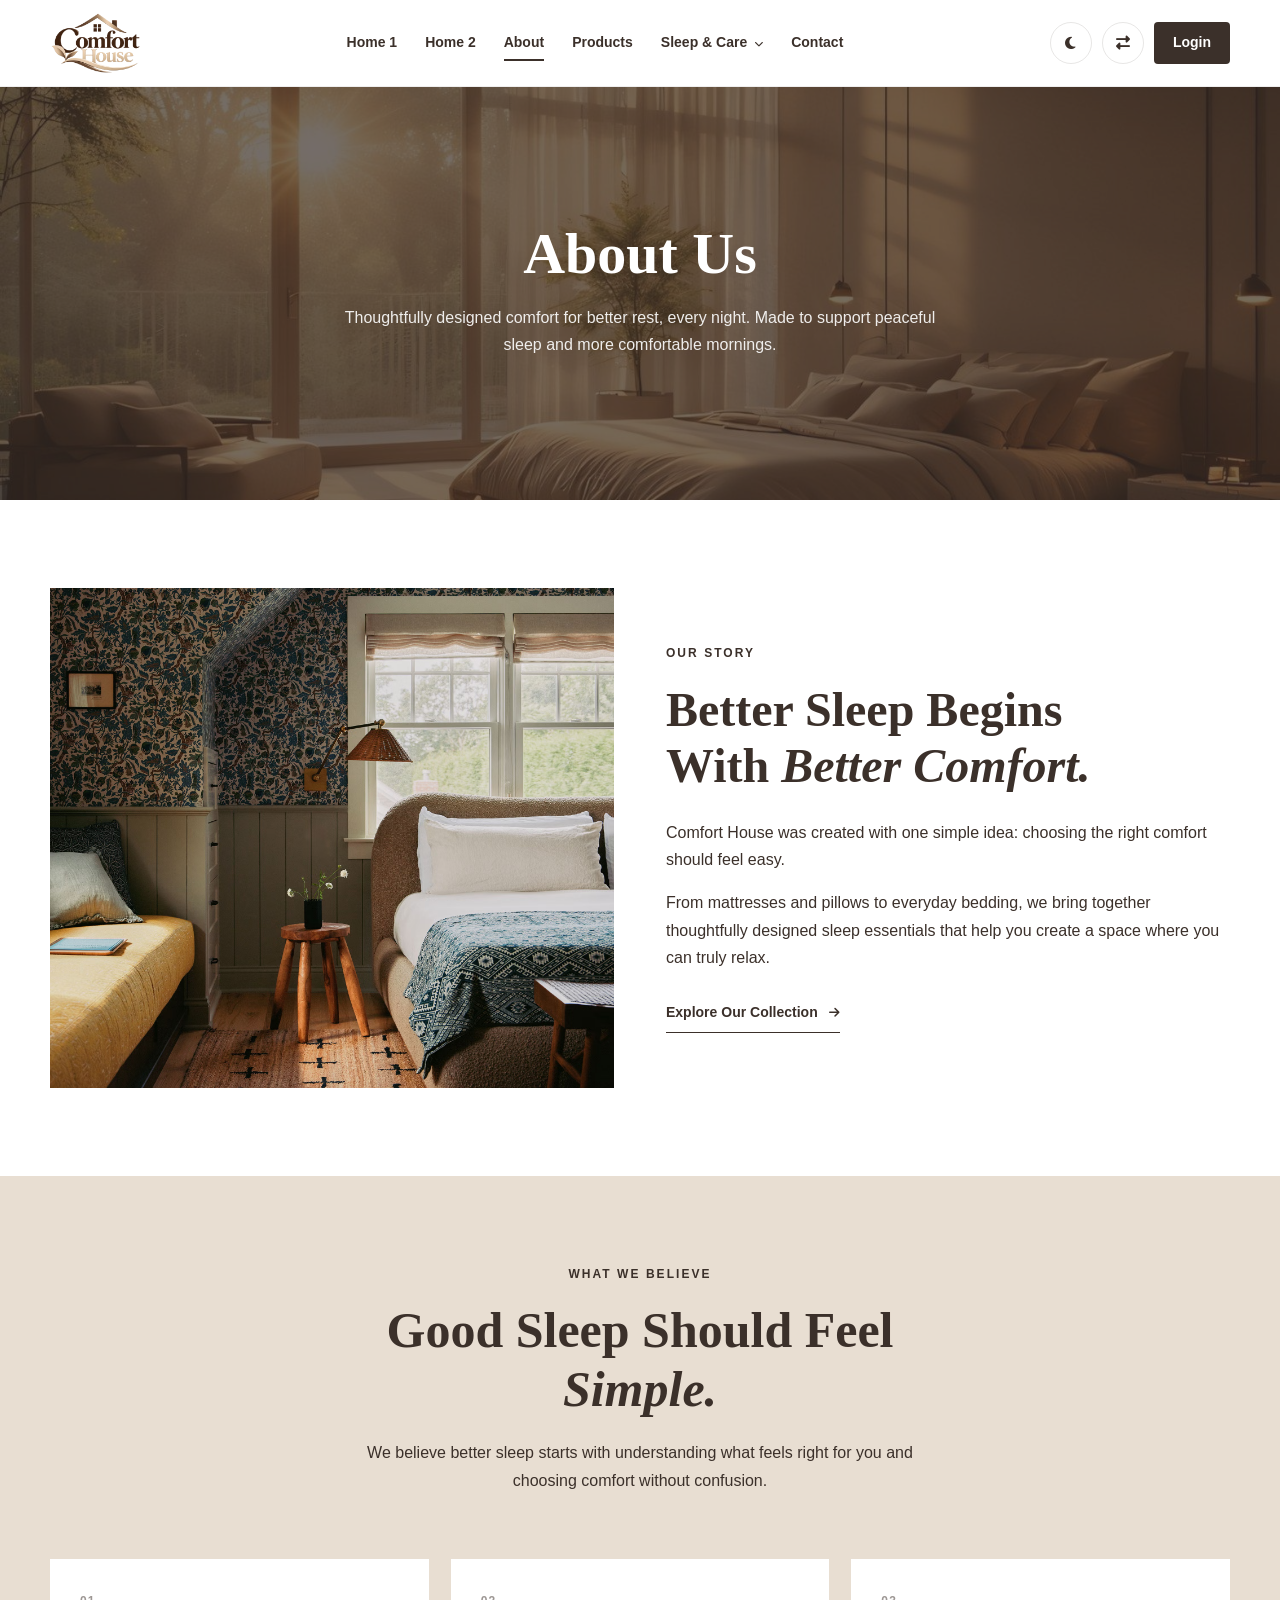
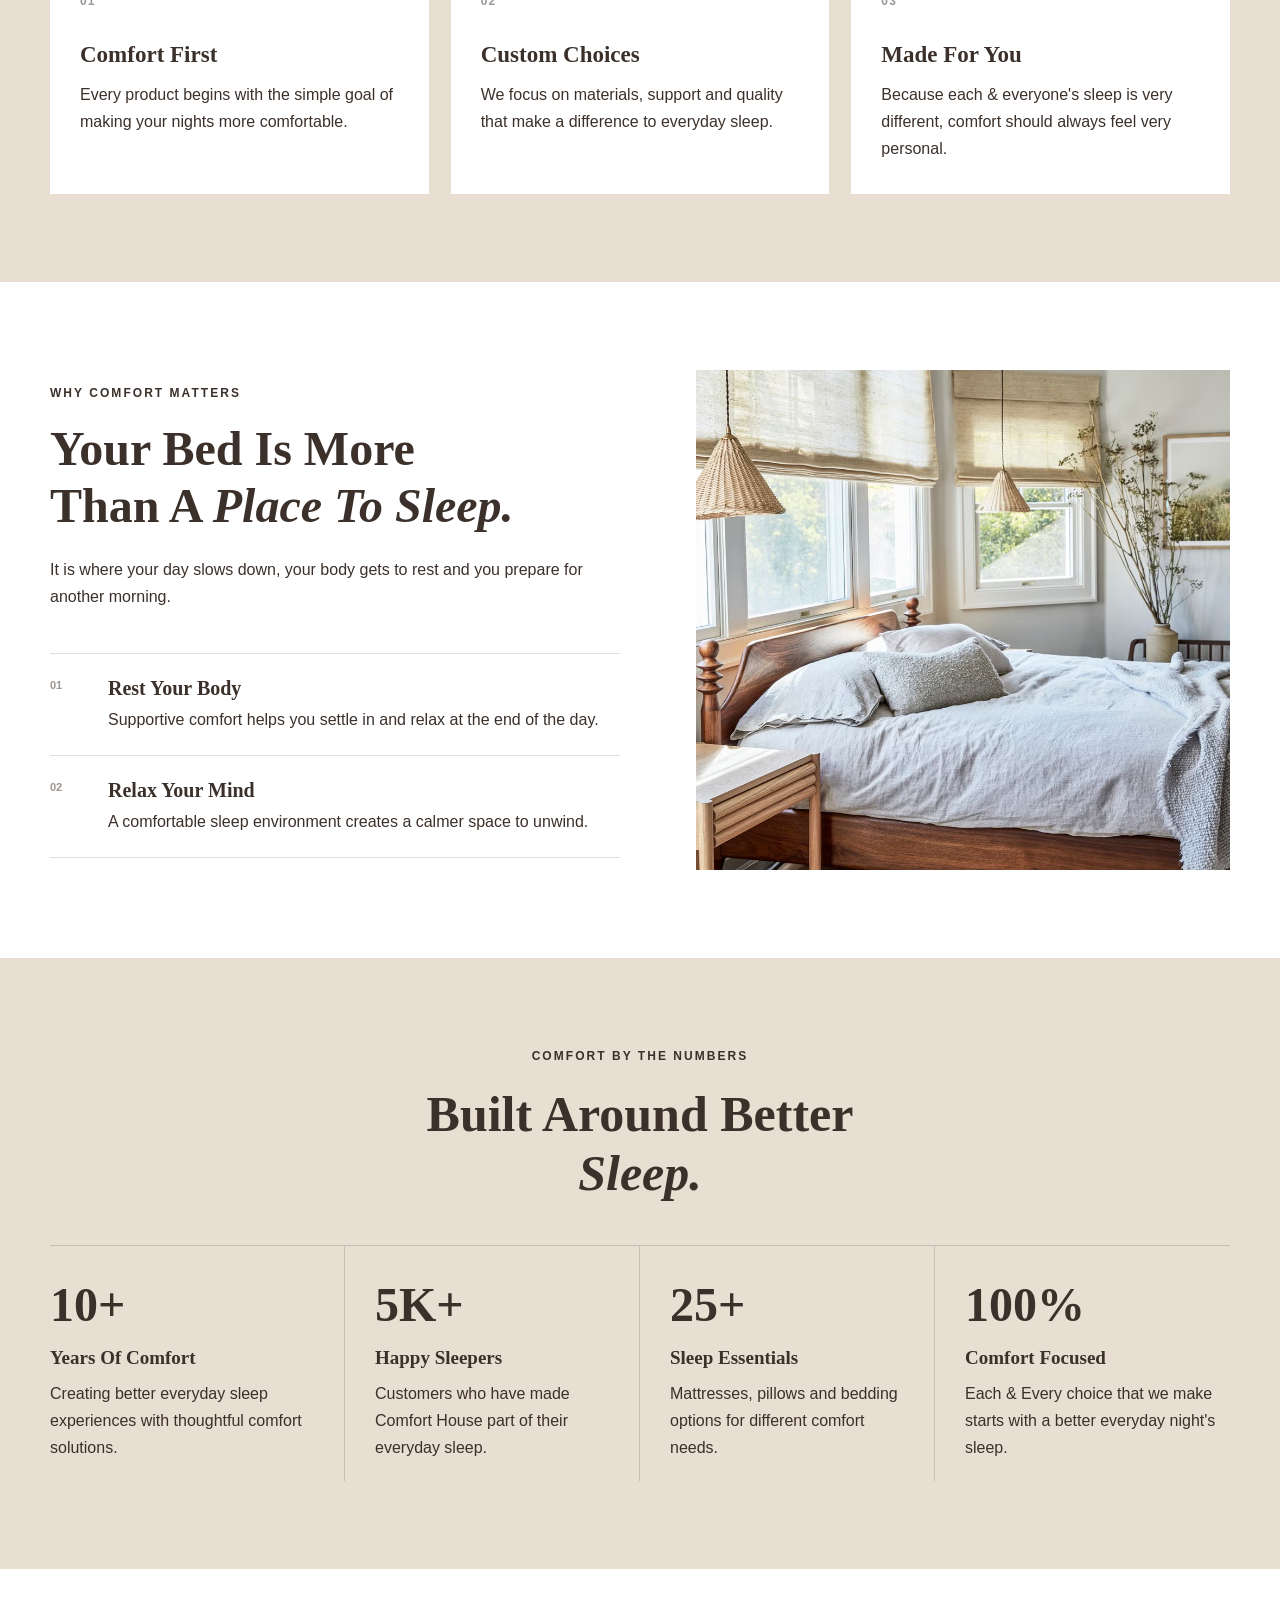
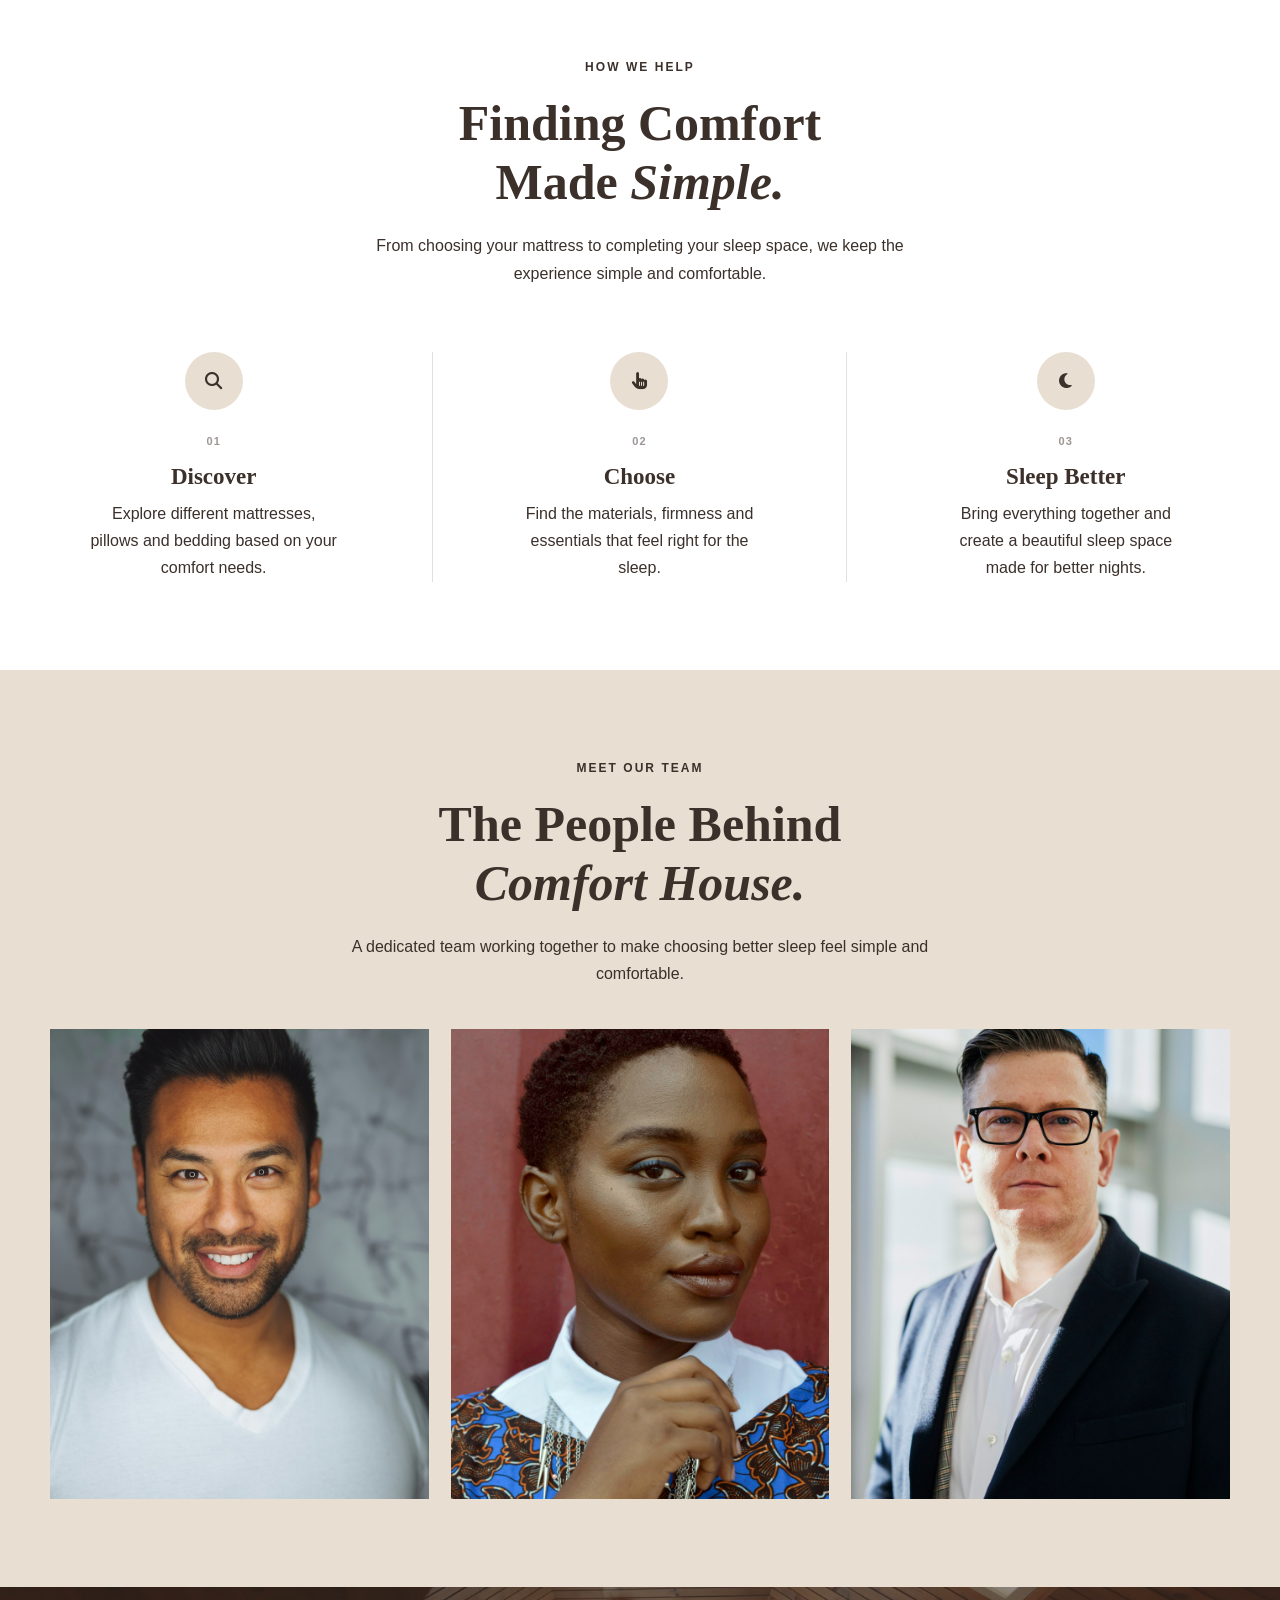
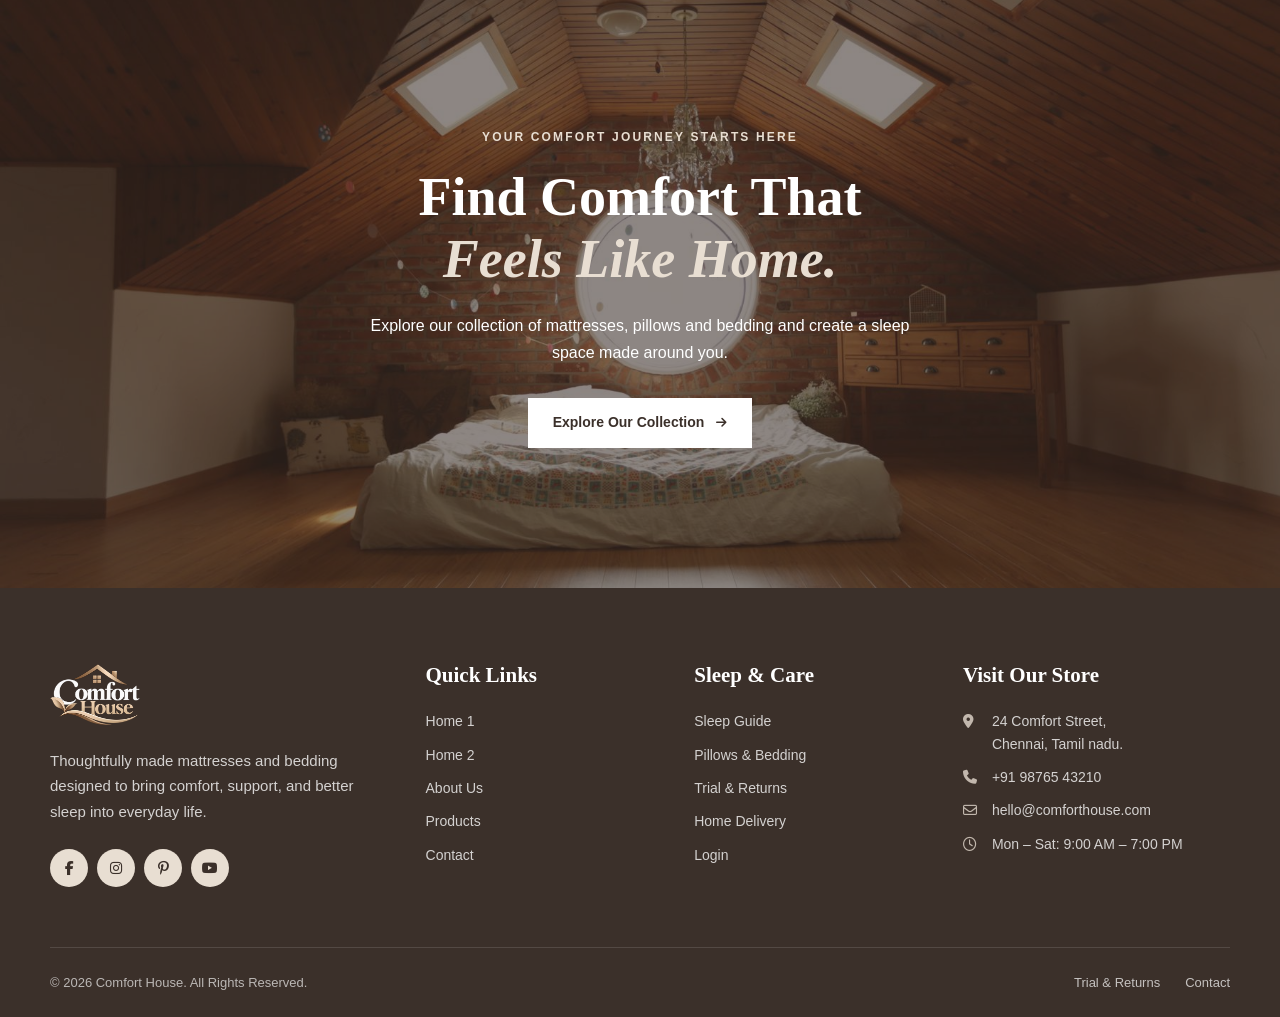
==== commit 73931c07: "Add files via upload" ====
--- a/about.html
+++ b/about.html
@@ -459,7 +459,7 @@
                     <strong>100%</strong>
                     <h3>Comfort Focused</h3>
                     <p>
-                        Each & Every choice we make starts with a better everyday
+                        Each & Every choice that we make starts with a better everyday
                         night's sleep.
                     </p>
                 </div>
@@ -515,7 +515,7 @@
 
                     <p>
                         Find the materials, firmness and essentials that
-                        feel right for the way you sleep.
+                        feel right for the sleep.
                     </p>
                 </div>
 
--- a/css/style.css
+++ b/css/style.css
@@ -4616,7 +4616,7 @@
 
 .sleep-promise-content h3 {
     margin: 0 0 8px;
-    font-family: var(--heading-font);
+    font-family: var(--body-font);
     font-size: 22px;
     font-weight: 600;
     color: var(--primary-color);
@@ -25165,10 +25165,485 @@
     transform: rotate(180deg) translateX(4px) !important;
 }
 
+/* =========================================================
+   SPACING REFINEMENT
+   Keeps editorial breathing room while removing oversized
+   non-hero whitespace across the site.
+========================================================= */
+
+/* Main content sections previously ranged from 100px to 120px vertically. */
+.section,
+.comfort-section,
+.why-comfort-section,
+.sleep-journey-section,
+.sleep-space-section,
+.sleep-match-section,
+.sleep-stories-section,
+.home-two-values-section,
+.sleep-promise-section,
+.personal-sleep-section,
+.comfort-benefits-section,
+.about-story-section,
+.about-beliefs-section,
+.about-comfort-section,
+.about-numbers-section,
+.about-process-section,
+.about-team-section,
+.advanced-products-section,
+.products-filter-section,
+.sleep-essentials-section,
+.sleep-lab-section,
+.sleep-position-section,
+.sleep-firmness-section,
+.trial-process-section,
+.delivery-journey-section,
+.delivery-simple-section,
+.delivery-support-section,
+.home-delivery-final-section,
+.contact-info-section,
+.contact-form-section,
+.comfort-accessories-section,
+.personal-comfort-showcase,
+.about-gallery-section {
+    padding-top: 88px;
+    padding-bottom: 88px;
+}
+
+/* Bring the values cards closer to the header/preceding content. */
+.home-two-values-section {
+    padding-top: 56px;
+}
+
+/* Keep section introductions connected to the content that follows. */
+.section-heading,
+.sleep-journey-intro,
+.sleep-match-heading,
+.about-numbers-heading,
+.about-team-heading,
+.sleep-lab-heading,
+.sleep-position-heading,
+.sleep-firmness-heading,
+.trial-process-heading,
+.delivery-journey-heading,
+.contact-info-heading,
+.contact-form-intro {
+    margin-bottom: 42px;
+}
+
+.products-section-header {
+    margin-bottom: 42px;
+}
+
+/* Editorial two-column layouts no longer create oversized central gutters. */
+.comfort-wrapper,
+.why-comfort-header,
+.sleep-journey-main,
+.sleep-space-wrapper,
+.about-story-wrapper,
+.about-comfort-wrapper,
+.sleep-essentials-layout,
+.delivery-simple-wrapper,
+.delivery-support-wrapper,
+.personal-comfort-wrap,
+.about-gallery-heading-main {
+    gap: 52px;
+}
+
+/* Tall media panels were the largest source of perceived empty space. */
+.comfort-image,
+.sleep-journey-image,
+.sleep-space-image,
+.about-story-image,
+.about-comfort-image,
+.sleep-essentials-image,
+.delivery-simple-visual,
+.delivery-simple-visual img,
+.personal-comfort-visual,
+.personal-comfort-image {
+    min-height: 0;
+    height: 500px;
+}
+
+/* Trim only the cards with intentionally oversized fixed heights. */
+.why-comfort-card,
+.home-two-value-card,
+.contact-info-card {
+    min-height: 280px;
+}
+
+@media (max-width: 991px) {
+
+    .section,
+    .comfort-section,
+    .why-comfort-section,
+    .sleep-journey-section,
+    .sleep-space-section,
+    .sleep-match-section,
+    .sleep-stories-section,
+    .home-two-values-section,
+    .sleep-promise-section,
+    .personal-sleep-section,
+    .comfort-benefits-section,
+    .about-story-section,
+    .about-beliefs-section,
+    .about-comfort-section,
+    .about-numbers-section,
+    .about-process-section,
+    .about-team-section,
+    .advanced-products-section,
+    .products-filter-section,
+    .sleep-essentials-section,
+    .sleep-lab-section,
+    .sleep-position-section,
+    .sleep-firmness-section,
+    .trial-process-section,
+    .delivery-journey-section,
+    .delivery-simple-section,
+    .delivery-support-section,
+    .home-delivery-final-section,
+    .contact-info-section,
+    .contact-form-section,
+    .comfort-accessories-section,
+    .personal-comfort-showcase,
+    .about-gallery-section {
+        padding-top: 70px;
+        padding-bottom: 70px;
+    }
+
+    .comfort-wrapper,
+    .why-comfort-header,
+    .sleep-journey-main,
+    .sleep-space-wrapper,
+    .about-story-wrapper,
+    .about-comfort-wrapper,
+    .sleep-essentials-layout,
+    .delivery-simple-wrapper,
+    .delivery-support-wrapper,
+    .personal-comfort-wrap,
+    .about-gallery-heading-main {
+        gap: 40px;
+    }
+
+    .comfort-image,
+    .sleep-journey-image,
+    .sleep-space-image,
+    .about-story-image,
+    .about-comfort-image,
+    .sleep-essentials-image,
+    .delivery-simple-visual,
+    .delivery-simple-visual img,
+    .personal-comfort-visual,
+    .personal-comfort-image {
+        height: 430px;
+    }
+}
+
+@media (max-width: 767px) {
+
+    .section,
+    .comfort-section,
+    .why-comfort-section,
+    .sleep-journey-section,
+    .sleep-space-section,
+    .sleep-match-section,
+    .sleep-stories-section,
+    .home-two-values-section,
+    .sleep-promise-section,
+    .personal-sleep-section,
+    .comfort-benefits-section,
+    .about-story-section,
+    .about-beliefs-section,
+    .about-comfort-section,
+    .about-numbers-section,
+    .about-process-section,
+    .about-team-section,
+    .advanced-products-section,
+    .products-filter-section,
+    .sleep-essentials-section,
+    .sleep-lab-section,
+    .sleep-position-section,
+    .sleep-firmness-section,
+    .trial-process-section,
+    .delivery-journey-section,
+    .delivery-simple-section,
+    .delivery-support-section,
+    .home-delivery-final-section,
+    .contact-info-section,
+    .contact-form-section,
+    .comfort-accessories-section,
+    .personal-comfort-showcase,
+    .about-gallery-section {
+        padding-top: 56px;
+        padding-bottom: 56px;
+    }
+
+    .section-heading,
+    .sleep-journey-intro,
+    .sleep-match-heading,
+    .about-numbers-heading,
+    .about-team-heading,
+    .sleep-lab-heading,
+    .sleep-position-heading,
+    .sleep-firmness-heading,
+    .trial-process-heading,
+    .delivery-journey-heading,
+    .contact-info-heading,
+    .contact-form-intro {
+        margin-bottom: 32px;
+    }
+
+    .products-section-header {
+        margin-bottom: 32px;
+    }
+
+    .comfort-wrapper,
+    .why-comfort-header,
+    .sleep-journey-main,
+    .sleep-space-wrapper,
+    .about-story-wrapper,
+    .about-comfort-wrapper,
+    .sleep-essentials-layout,
+    .delivery-simple-wrapper,
+    .delivery-support-wrapper,
+    .personal-comfort-wrap,
+    .about-gallery-heading-main {
+        gap: 30px;
+    }
+
+    .comfort-image,
+    .sleep-journey-image,
+    .sleep-space-image,
+    .about-story-image,
+    .about-comfort-image,
+    .sleep-essentials-image,
+    .delivery-simple-visual,
+    .delivery-simple-visual img,
+    .personal-comfort-visual,
+    .personal-comfort-image {
+        height: 350px;
+    }
+
+    .why-comfort-card,
+    .home-two-value-card,
+    .contact-info-card {
+        min-height: 0;
+    }
+}
+
+@media (max-width: 480px) {
+
+    .comfort-image,
+    .sleep-journey-image,
+    .sleep-space-image,
+    .about-story-image,
+    .about-comfort-image,
+    .sleep-essentials-image,
+    .delivery-simple-visual,
+    .delivery-simple-visual img,
+    .personal-comfort-visual,
+    .personal-comfort-image {
+        height: 310px;
+    }
+}
+
+@media (max-width: 360px) {
+
+    .section,
+    .comfort-section,
+    .why-comfort-section,
+    .sleep-journey-section,
+    .sleep-space-section,
+    .sleep-match-section,
+    .sleep-stories-section,
+    .home-two-values-section,
+    .sleep-promise-section,
+    .personal-sleep-section,
+    .comfort-benefits-section,
+    .about-story-section,
+    .about-beliefs-section,
+    .about-comfort-section,
+    .about-numbers-section,
+    .about-process-section,
+    .about-team-section,
+    .advanced-products-section,
+    .products-filter-section,
+    .sleep-essentials-section,
+    .sleep-lab-section,
+    .sleep-position-section,
+    .sleep-firmness-section,
+    .trial-process-section,
+    .delivery-journey-section,
+    .delivery-simple-section,
+    .delivery-support-section,
+    .home-delivery-final-section,
+    .contact-info-section,
+    .contact-form-section,
+    .comfort-accessories-section,
+    .personal-comfort-showcase,
+    .about-gallery-section {
+        padding-top: 52px;
+        padding-bottom: 52px;
+    }
+
+    .comfort-image,
+    .sleep-journey-image,
+    .sleep-space-image,
+    .about-story-image,
+    .about-comfort-image,
+    .sleep-essentials-image,
+    .delivery-simple-visual,
+    .delivery-simple-visual img,
+    .personal-comfort-visual,
+    .personal-comfort-image {
+        height: 280px;
+    }
+}
+
+/* =========================================================
+   CONTENT TYPOGRAPHY CONSISTENCY
+   A single readable description style for all non-hero content.
+========================================================= */
+:root {
+    --description-font-size: 16px;
+    --description-line-height: 1.7;
+}
+
+section:not(.home-hero):not(.home-two-hero) p,
+.auth-page p {
+    font-family: var(--body-font) !important;
+    font-size: var(--description-font-size) !important;
+    font-weight: 400 !important;
+    line-height: var(--description-line-height) !important;
+}
+
+@media (max-width: 767px) {
+    :root {
+        --description-font-size: 15px;
+    }
+}
+
+/* =========================================================
+   BUTTON TYPOGRAPHY CONSISTENCY
+   Applies one size and weight to native and link-based buttons.
+========================================================= */
+:root {
+    --button-font-size: 14px;
+    --button-font-weight: 600;
+}
+
+button,
+.btn,
+a[class*="-btn"],
+a[class*="-button"],
+a[class*="-primary"],
+a[class*="-secondary"] {
+    font-family: var(--body-font) !important;
+    font-size: var(--button-font-size) !important;
+    font-weight: var(--button-font-weight) !important;
+    line-height: 1.4 !important;
+}
+
+/* Keep the login control aligned with the two theme-direction controls. */
+.header-actions .login-btn,
+html.dark-mode .header-actions .login-btn,
+html[dir="rtl"] .header-actions .login-btn {
+    height: 40px;
+    min-height: 40px;
+}
+
+@media (max-width: 991px) {
+
+    .mobile-login-btn,
+    html.dark-mode .mobile-login-btn,
+    html[dir="rtl"] .mobile-login-btn {
+        height: 48px;
+        min-height: 48px;
+    }
+}
+
 
 /* =========================================================
    HOME 1 HERO — RTL OVERLAY
 ========================================================= */
+
+/* =========================================================
+   HOME 1 — WHY COMFORT HOUSE CARDS
+   Separate the four benefits into the rounded-card treatment.
+========================================================= */
+.why-comfort-grid {
+    gap: 16px;
+    border: 0;
+}
+
+.why-comfort-card,
+.why-comfort-card:first-child,
+.why-comfort-card:last-child {
+    min-height: 300px;
+    padding: 32px 28px 35px;
+    background-color: rgba(255, 255, 255, 0.44);
+    border: 1px solid rgba(59, 48, 42, 0.14);
+    border-radius: 16px;
+}
+
+.why-comfort-card:hover {
+    transform: translateY(-5px);
+    box-shadow: 0 16px 35px rgba(59, 48, 42, 0.09);
+}
+
+html.dark-mode .why-comfort-card,
+html.dark-mode .why-comfort-card:first-child,
+html.dark-mode .why-comfort-card:last-child {
+    background-color: #211C18;
+    border-color: rgba(241, 233, 225, 0.12);
+}
+
+@media (max-width: 991px) {
+    .why-comfort-grid {
+        gap: 14px;
+    }
+
+    .why-comfort-card,
+    .why-comfort-card:first-child,
+    .why-comfort-card:last-child,
+    .why-comfort-card:nth-child(odd),
+    .why-comfort-card:nth-child(3),
+    .why-comfort-card:nth-child(4) {
+        min-height: 270px;
+        padding: 30px 25px;
+        border: 1px solid rgba(59, 48, 42, 0.14);
+        border-radius: 14px;
+    }
+
+    html.dark-mode .why-comfort-card,
+    html.dark-mode .why-comfort-card:first-child,
+    html.dark-mode .why-comfort-card:last-child,
+    html.dark-mode .why-comfort-card:nth-child(odd),
+    html.dark-mode .why-comfort-card:nth-child(3),
+    html.dark-mode .why-comfort-card:nth-child(4) {
+        border-color: rgba(241, 233, 225, 0.12);
+    }
+}
+
+@media (max-width: 767px) {
+    .why-comfort-grid {
+        gap: 12px;
+    }
+
+    .why-comfort-card,
+    .why-comfort-card:first-child,
+    .why-comfort-card:last-child {
+        min-height: 0;
+        padding: 26px 22px;
+        border: 1px solid rgba(59, 48, 42, 0.14);
+        border-radius: 12px;
+    }
+
+    html.dark-mode .why-comfort-card,
+    html.dark-mode .why-comfort-card:first-child,
+    html.dark-mode .why-comfort-card:last-child {
+        border-color: rgba(241, 233, 225, 0.12);
+    }
+}
 
 html[dir="rtl"] .home-hero-overlay {
     background: linear-gradient(270deg,
@@ -25396,4 +25871,480 @@
         padding-top: 76px !important;
     }
 
+}
+
+/* =========================================
+   MOBILE LOGIN BUTTON — DARK MODE FIX
+========================================= */
+
+@media (max-width: 991px) {
+
+    html.dark-mode .mobile-login-btn {
+        display: flex !important;
+        align-items: center !important;
+        justify-content: center !important;
+
+        width: 100% !important;
+        min-height: 48px !important;
+
+        background-color: #F1E9E1 !important;
+        color: #211C18 !important;
+
+        font-family: var(--body-font) !important;
+        font-size: 14px !important;
+        font-weight: 600 !important;
+
+        text-decoration: none !important;
+        opacity: 1 !important;
+        visibility: visible !important;
+
+        border: 0 !important;
+        border-radius: 5px !important;
+    }
+
+    html.dark-mode .mobile-login-btn:link,
+    html.dark-mode .mobile-login-btn:visited,
+    html.dark-mode .mobile-login-btn:hover,
+    html.dark-mode .mobile-login-btn:active {
+        color: #211C18 !important;
+        background-color: #F1E9E1 !important;
+        opacity: 1 !important;
+        visibility: visible !important;
+    }
+
+}
+
+/* =========================================
+   RTL MOBILE HERO — RIGHT SPACE FIX
+========================================= */
+
+@media (max-width: 1199px) {
+
+    html[dir="rtl"] .home-hero .container {
+        padding-left: 15px !important;
+        padding-right: 15px !important;
+    }
+
+    html[dir="rtl"] .home-hero-content {
+        left: auto !important;
+        right: 0 !important;
+
+        width: 100% !important;
+        max-width: 100% !important;
+
+        padding-left: 15px !important;
+        padding-right: 15px !important;
+
+        text-align: right !important;
+
+        transform: translateY(-50%) !important;
+    }
+
+    html[dir="rtl"] .home-hero-content h1,
+    html[dir="rtl"] .home-hero-content p,
+    html[dir="rtl"] .hero-eyebrow {
+        text-align: right !important;
+    }
+
+    html[dir="rtl"] .hero-btn {
+        margin-right: 0 !important;
+        margin-left: 0 !important;
+    }
+
+}
+
+/* Final header-control sizing: dark mode, RTL and login stay identical. */
+.header-actions .header-icon-btn,
+.header-actions .login-btn {
+    height: 42px !important;
+    min-height: 42px !important;
+}
+
+.header-actions .header-icon-btn {
+    width: 42px !important;
+}
+
+@media (max-width: 991px) {
+
+    .mobile-actions .mobile-action-btn,
+    .mobile-actions .mobile-login-btn {
+        height: 48px !important;
+        min-height: 48px !important;
+    }
+}
+
+/* =========================================
+   HOME 2 — SECTION 2
+   REDUCE EXCESSIVE TOP SPACE
+========================================= */
+
+.home-two-value-card .home-two-value-content {
+    margin-top: 45px !important;
+}
+
+.home-two-value-card .home-two-value-top {
+    margin-bottom: 0 !important;
+}
+
+/* ==========================================
+   STRONG OVERRIDE - REMOVE SIDE EMPTY SPACE
+   ABOUT PROCESS / HOW WE HELP
+========================================== */
+
+.about-process-section>.container {
+    width: 100% !important;
+    max-width: 1400px !important;
+    padding-left: 20px !important;
+    padding-right: 20px !important;
+}
+
+.about-process-steps {
+    width: 100% !important;
+    max-width: none !important;
+    margin-left: 0 !important;
+    margin-right: 0 !important;
+
+    display: grid !important;
+    grid-template-columns: repeat(3, minmax(0, 1fr)) !important;
+}
+
+.about-process-step {
+    width: 100% !important;
+    padding-left: 35px !important;
+    padding-right: 35px !important;
+}
+
+.about-process-step:first-child {
+    padding-left: 10px !important;
+}
+
+.about-process-step:last-child {
+    padding-right: 10px !important;
+}
+
+/* =========================================================
+   HOME 1 HERO — RTL + DARK MODE STRONG VISIBILITY FIX
+========================================================= */
+
+/* Dark overlay for RTL + Dark Mode */
+html.dark-mode[dir="rtl"] .home-hero-overlay {
+    background: rgba(18, 14, 12, 0.68) !important;
+    opacity: 1 !important;
+}
+
+/* Hero eyebrow */
+html.dark-mode[dir="rtl"] .home-hero-content .hero-eyebrow {
+    color: #E8DED2 !important;
+    opacity: 1 !important;
+}
+
+/* Main heading */
+html.dark-mode[dir="rtl"] .home-hero-content h1,
+html.dark-mode[dir="rtl"] .home-hero-content h1 span {
+    color: #FFFFFF !important;
+    opacity: 1 !important;
+    text-shadow: 0 2px 12px rgba(0, 0, 0, 0.35) !important;
+}
+
+/* Paragraph */
+html.dark-mode[dir="rtl"] .home-hero-content p {
+    color: #F8F1EA !important;
+    opacity: 1 !important;
+    text-shadow: 0 1px 8px rgba(0, 0, 0, 0.35) !important;
+}
+
+/* Button */
+html.dark-mode[dir="rtl"] .home-hero-content .hero-btn {
+    background-color: #F1E9E1 !important;
+    color: #211C18 !important;
+    opacity: 1 !important;
+}
+
+html.dark-mode[dir="rtl"] .home-hero-content .hero-btn i {
+    color: #211C18 !important;
+}
+
+/* Keep RTL alignment */
+html.dark-mode[dir="rtl"] .home-hero-content {
+    text-align: right !important;
+}
+
+html.dark-mode[dir="rtl"] .hero-eyebrow,
+html.dark-mode[dir="rtl"] .home-hero-content h1,
+html.dark-mode[dir="rtl"] .home-hero-content p {
+    text-align: right !important;
+}
+
+/* =========================================================
+   HOME 2 — WHY COMFORT HOUSE
+   iPAD MINI — STRONG CENTER ALIGN OVERRIDE
+========================================================= */
+
+@media (min-width: 768px) and (max-width: 991px) {
+
+    .home-two-values-intro {
+        display: flex !important;
+        flex-direction: column !important;
+        align-items: center !important;
+        justify-content: center !important;
+
+        width: 100% !important;
+        max-width: 100% !important;
+
+        margin: 0 auto !important;
+        padding-bottom: 50px !important;
+
+        text-align: center !important;
+    }
+
+    /* Label */
+    .home-two-values-label {
+        width: 100% !important;
+
+        display: flex !important;
+        align-items: center !important;
+        justify-content: center !important;
+
+        margin: 0 0 22px !important;
+        text-align: center !important;
+    }
+
+    .home-two-values-label span {
+        text-align: center !important;
+    }
+
+    /* Main Heading */
+    .home-two-values-intro h2 {
+        width: 100% !important;
+        max-width: 680px !important;
+
+        margin: 0 auto 20px !important;
+
+        text-align: center !important;
+
+        font-size: 46px !important;
+        line-height: 1.08 !important;
+    }
+
+    .home-two-values-intro h2 em {
+        display: block !important;
+        text-align: center !important;
+    }
+
+    /* Description */
+    .home-two-values-intro p {
+        width: 100% !important;
+        max-width: 620px !important;
+
+        margin: 0 auto !important;
+
+        text-align: center !important;
+
+        font-size: 14px !important;
+        line-height: 1.75 !important;
+    }
+
+}
+
+/* =========================================================
+   PRODUCTS — iPAD MINI
+   PRICE + BUTTON STACKED
+========================================================= */
+
+@media (min-width: 768px) and (max-width: 991px) {
+
+    .advanced-product-card .product-card-footer {
+        display: flex !important;
+        flex-direction: column !important;
+        align-items: flex-start !important;
+        justify-content: flex-start !important;
+
+        gap: 10px !important;
+        padding-top: 15px !important;
+    }
+
+    .advanced-product-card .product-price {
+        width: 100% !important;
+        display: flex !important;
+        flex-direction: column !important;
+        align-items: flex-start !important;
+    }
+
+    .advanced-product-card .product-view-btn {
+        width: 100% !important;
+
+        display: flex !important;
+        align-items: center !important;
+        justify-content: center !important;
+
+        white-space: nowrap !important;
+        padding: 11px 12px !important;
+
+        font-size: 9px !important;
+    }
+
+    .advanced-product-card .product-view-btn i {
+        flex-shrink: 0 !important;
+    }
+}
+
+/* =========================================================
+   SLEEP LAB — iPAD MINI STRONG RESPONSIVE FIX
+   768px - 991px
+========================================================= */
+
+@media (min-width: 768px) and (max-width: 991px) {
+
+    /* Main workspace */
+    .sleep-lab-workspace {
+        display: grid !important;
+        grid-template-columns: 0.32fr 0.68fr !important;
+        gap: 18px !important;
+        align-items: stretch !important;
+        width: 100% !important;
+    }
+
+    /* Left navigation */
+    .sleep-lab-navigation {
+        width: 100% !important;
+        padding: 22px 18px !important;
+        min-width: 0 !important;
+    }
+
+    .sleep-lab-option {
+        width: 100% !important;
+        min-height: 70px !important;
+
+        display: grid !important;
+        grid-template-columns: 28px minmax(0, 1fr) 18px !important;
+        gap: 8px !important;
+
+        padding: 14px 0 !important;
+    }
+
+    .sleep-lab-option-content {
+        min-width: 0 !important;
+    }
+
+    .sleep-lab-option-content strong {
+        display: block !important;
+        font-size: 15px !important;
+        line-height: 1.3 !important;
+        white-space: nowrap !important;
+    }
+
+    .sleep-lab-option-content small {
+        display: block !important;
+        font-size: 9px !important;
+        line-height: 1.4 !important;
+    }
+
+    /* Right display */
+    .sleep-lab-display {
+        width: 100% !important;
+        min-width: 0 !important;
+        background-color: var(--white) !important;
+    }
+
+    /* Image */
+    .sleep-lab-image {
+        width: 100% !important;
+        height: 300px !important;
+    }
+
+    .sleep-lab-image img {
+        width: 100% !important;
+        height: 100% !important;
+        object-fit: cover !important;
+    }
+
+    /* White content below image */
+    .sleep-lab-info {
+        display: grid !important;
+        grid-template-columns: 0.9fr 1.1fr !important;
+
+        gap: 0 !important;
+
+        width: 100% !important;
+
+        padding: 28px 24px 30px !important;
+    }
+
+    /* Left title */
+    .sleep-lab-info-top {
+        width: 100% !important;
+        min-width: 0 !important;
+
+        padding-right: 22px !important;
+    }
+
+    .sleep-lab-info-top>span {
+        display: block !important;
+        margin-bottom: 10px !important;
+        font-size: 8px !important;
+    }
+
+    .sleep-lab-info-top h3 {
+        width: 100% !important;
+        max-width: 100% !important;
+
+        font-size: 25px !important;
+        line-height: 1.18 !important;
+    }
+
+    /* Right description */
+    .sleep-lab-info-bottom {
+        width: 100% !important;
+        min-width: 0 !important;
+
+        padding-left: 22px !important;
+        padding-top: 0 !important;
+
+        border-left: 1px solid rgba(59, 48, 42, 0.12) !important;
+        border-top: 0 !important;
+    }
+
+    .sleep-lab-info-bottom p {
+        width: 100% !important;
+        max-width: 100% !important;
+
+        margin-bottom: 20px !important;
+
+        font-size: 13px !important;
+        line-height: 1.7 !important;
+    }
+
+    /* Recommendation */
+    .sleep-lab-recommendation {
+        width: 100% !important;
+
+        padding-top: 14px !important;
+
+        border-top: 1px solid rgba(59, 48, 42, 0.10) !important;
+    }
+
+    .sleep-lab-recommendation strong {
+        display: block !important;
+        max-width: 100% !important;
+
+        font-size: 11px !important;
+        line-height: 1.5 !important;
+    }
+
+    /* Bottom link */
+    .sleep-lab-bottom {
+        width: 100% !important;
+
+        margin-top: 20px !important;
+        padding-top: 18px !important;
+
+        display: flex !important;
+        flex-direction: row !important;
+
+        align-items: center !important;
+        justify-content: space-between !important;
+
+        gap: 20px !important;
+    }
+
 }
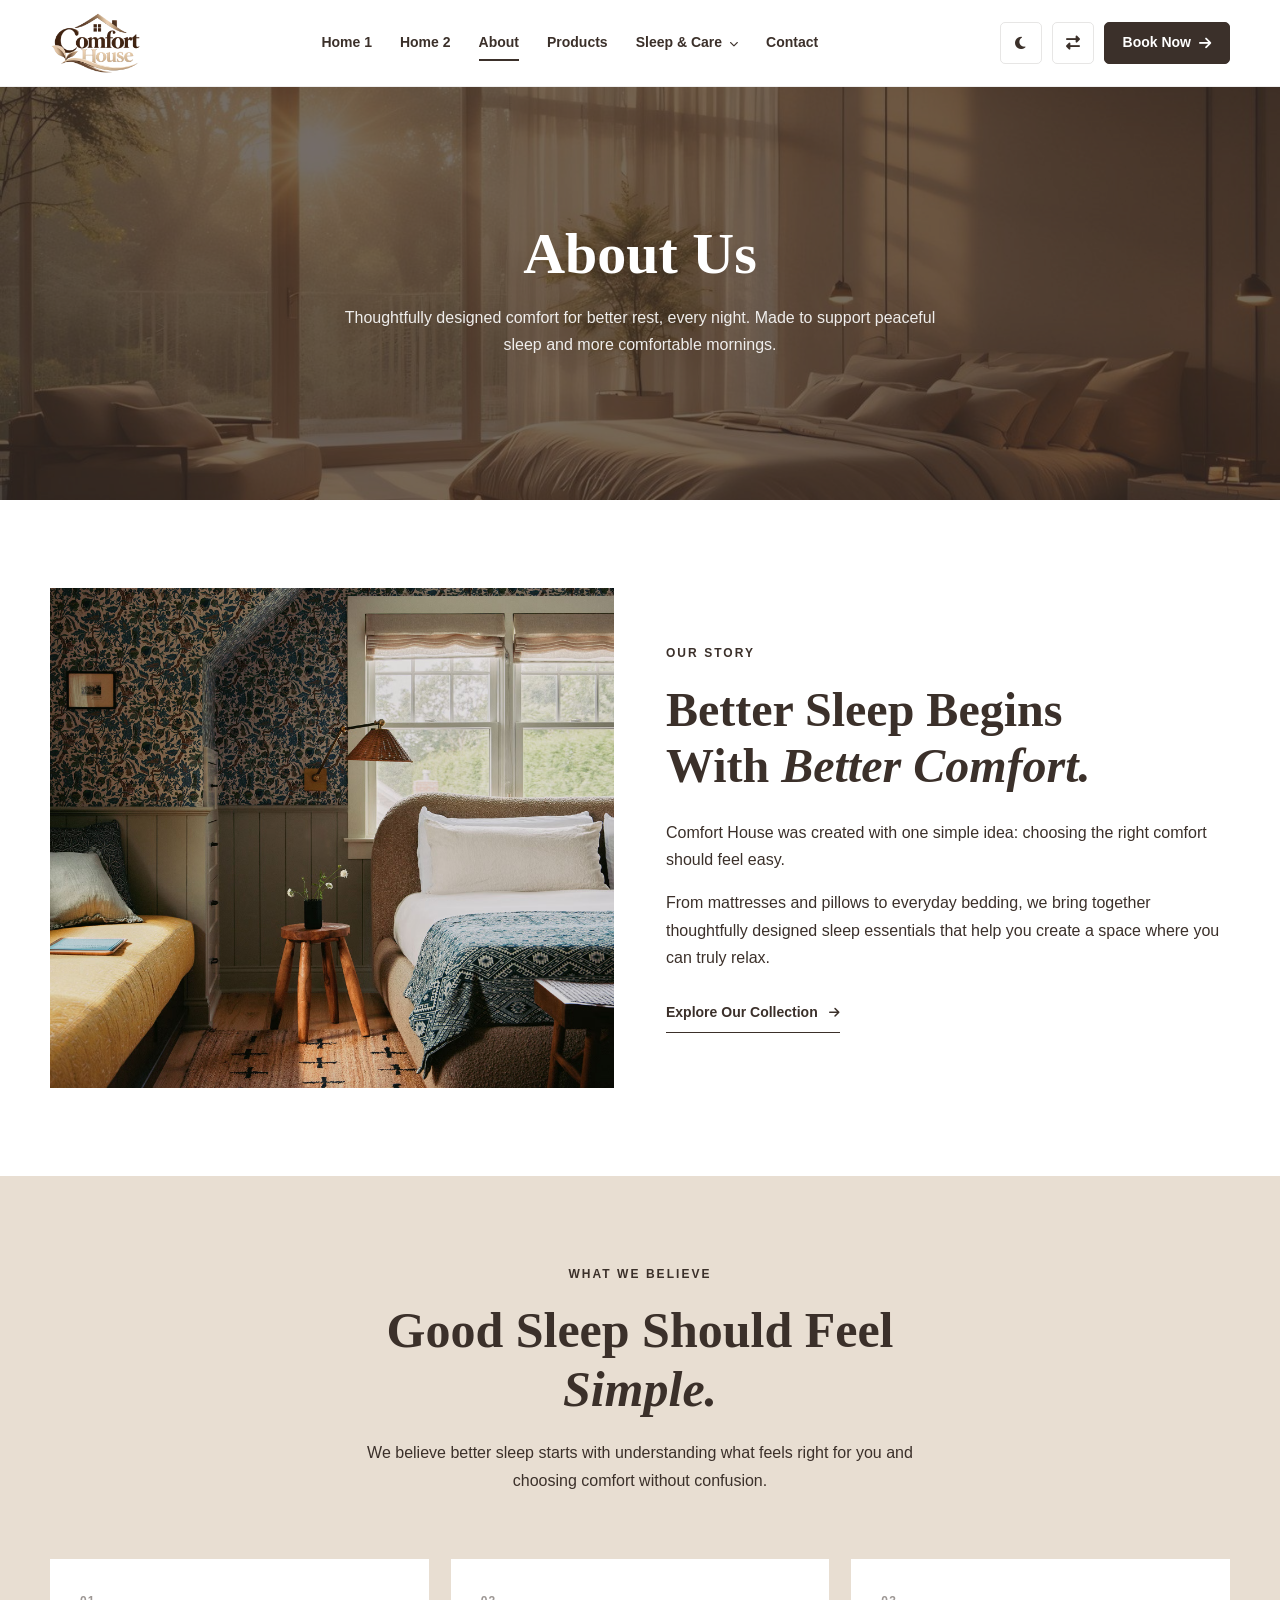
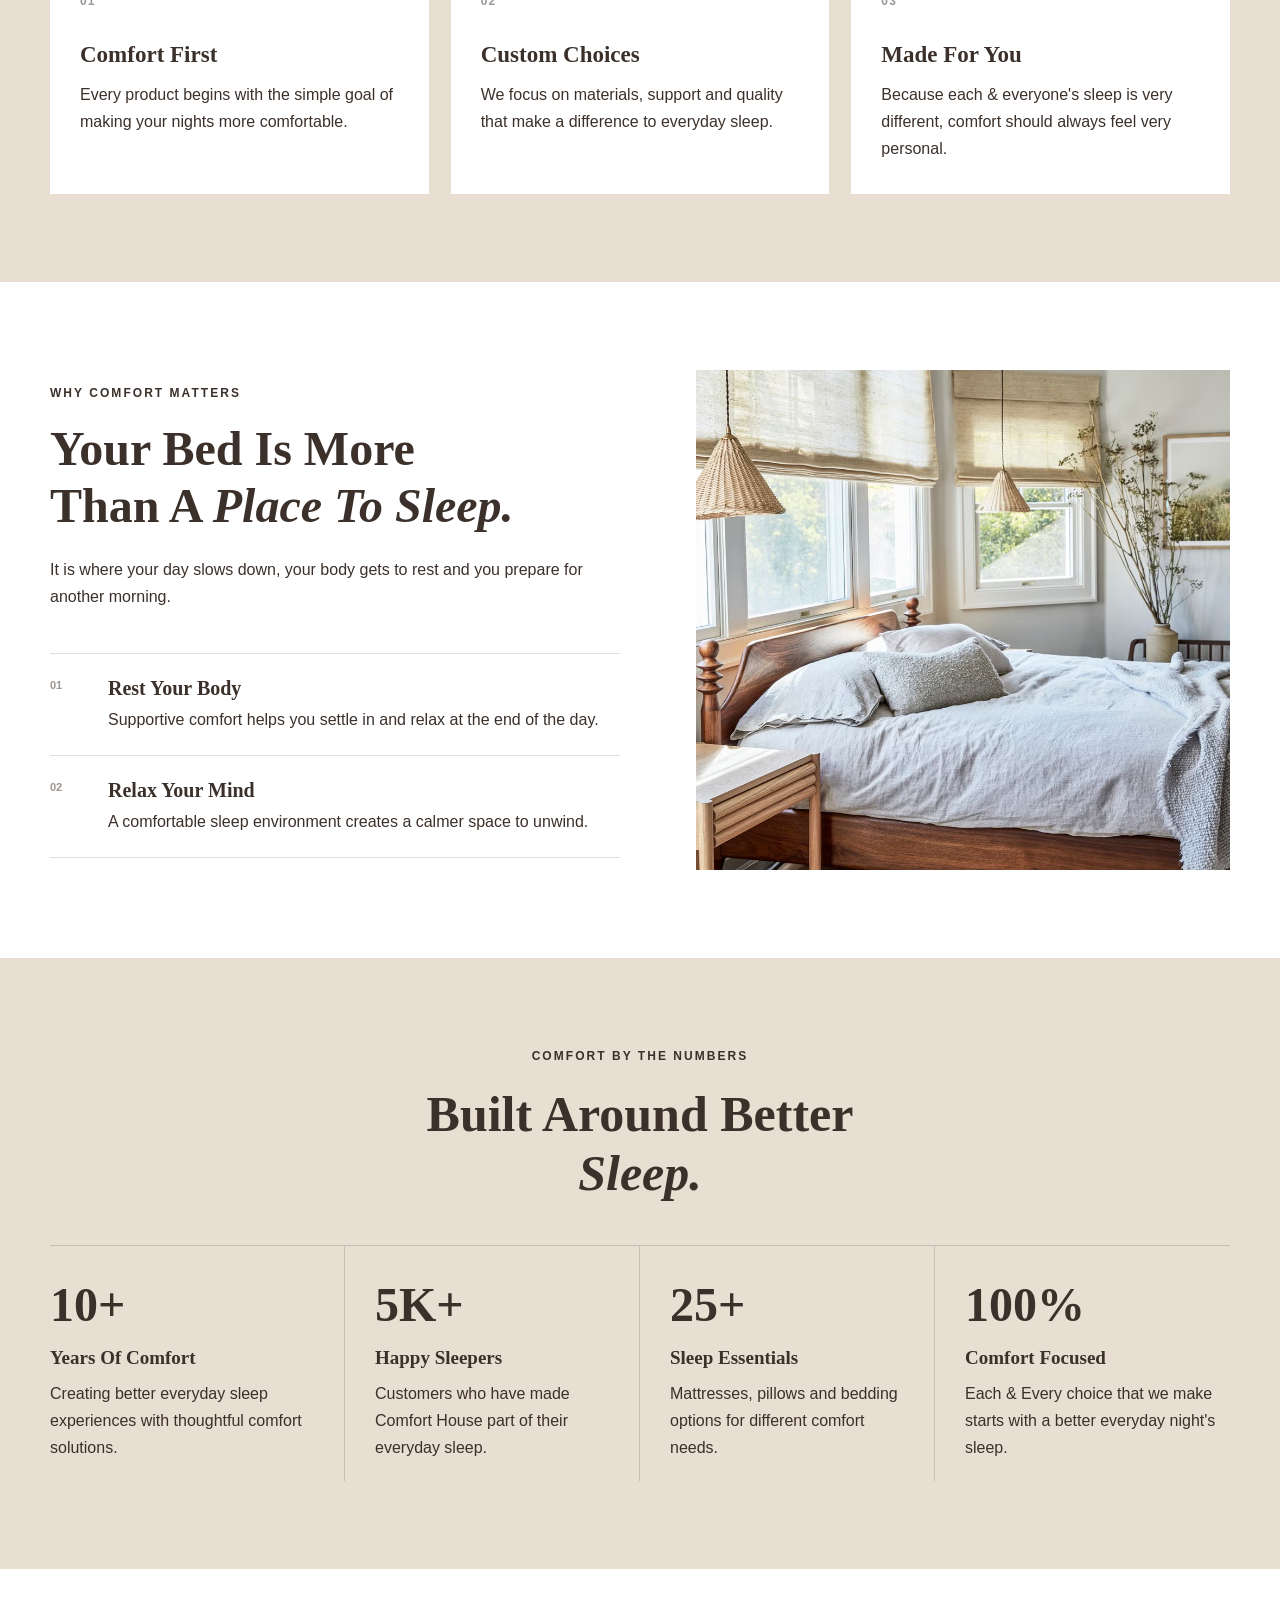
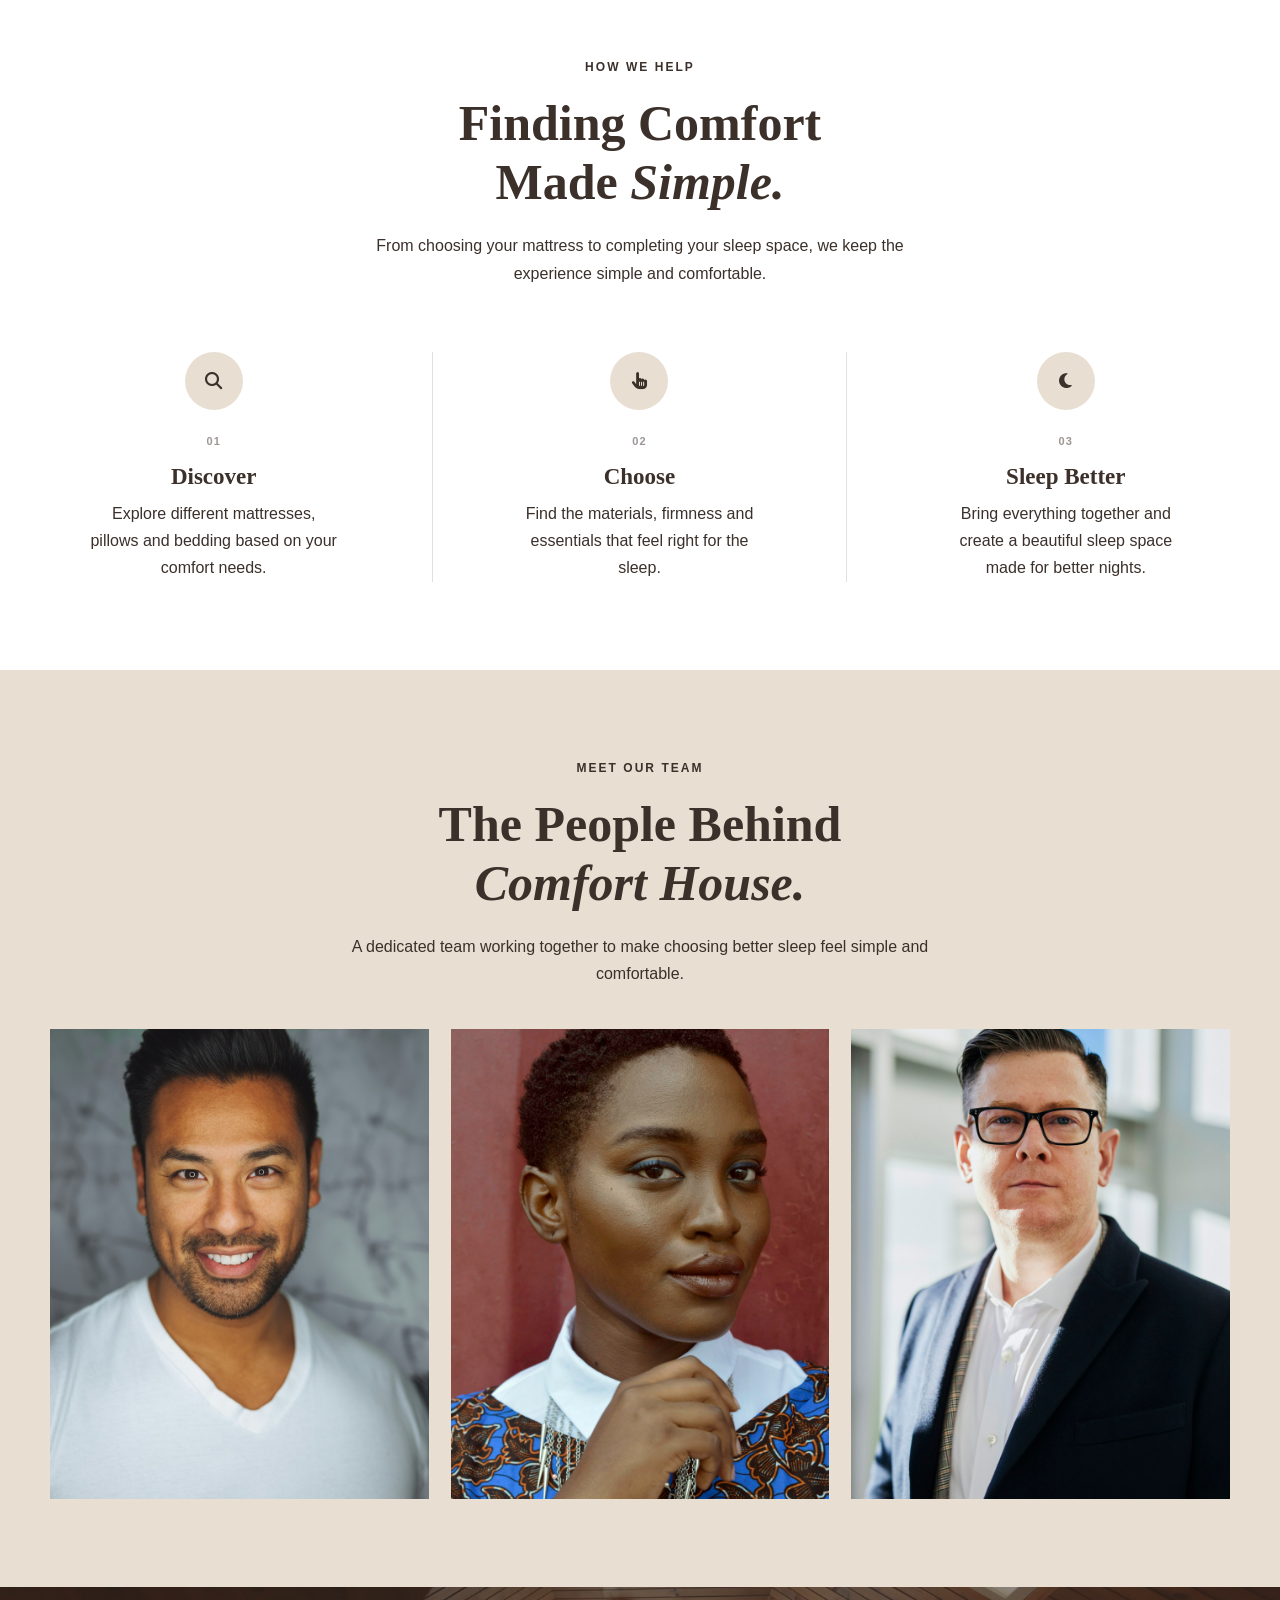
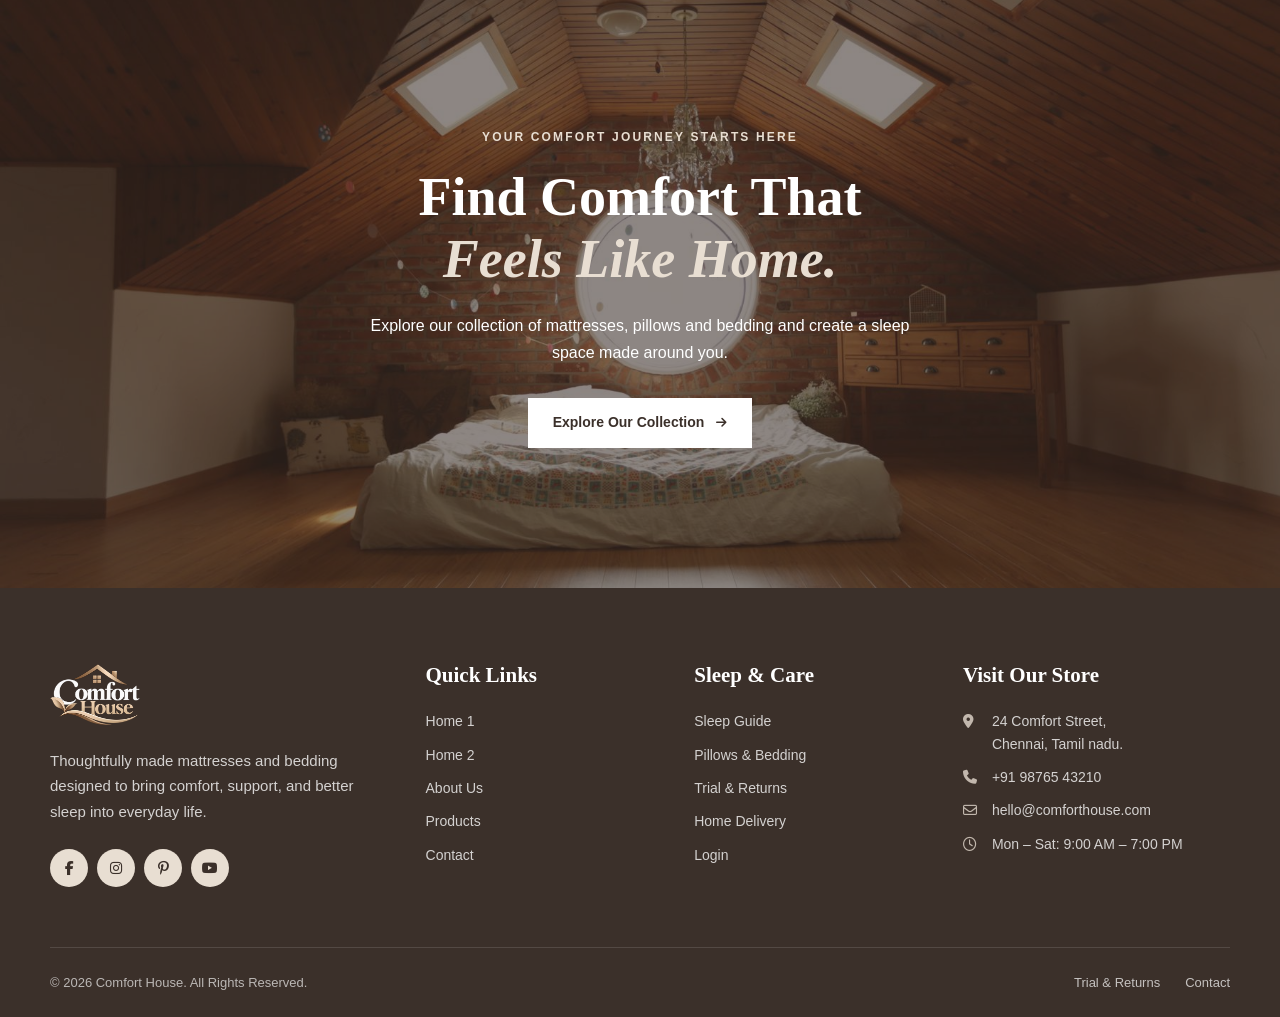
==== commit 4a74db77: "Add files via upload" ====
--- a/about.html
+++ b/about.html
@@ -118,9 +118,9 @@
                         <i class="fa-solid fa-right-left"></i>
                     </button>
 
-                    <!-- Login -->
-                    <a href="login.html" class="login-btn">
-                        <span>Login</span>
+                    <a href="booking.html" class="header-booking-btn">
+                        Book Now
+                        <i class="fa-solid fa-arrow-right"></i>
                     </a>
 
                 </div>
@@ -226,9 +226,9 @@
                     </button>
 
 
-                    <a href="login.html" class="mobile-login-btn">
-
-                        Login
+                    <a href="booking.html" class="mobile-booking-btn">
+                        Book Now
+                        <i class="fa-solid fa-arrow-right"></i>
                     </a>
 
                 </div>
--- a/css/style.css
+++ b/css/style.css
@@ -8489,577 +8489,1559 @@
 
 /******************************Trial period & returns page****************************************/
 
-.trial-process-section {
-    padding: 105px 0;
-    background-color: var(--white);
-}
-
-.trial-process-heading {
-    max-width: 700px;
-    margin: 0 auto 65px;
+/* =========================================
+   TRIAL BOOKING SECTION
+   HOW TO BOOK YOUR TRIAL
+========================================= */
+
+.trial-booking-section {
+    padding: 100px 0;
+    background-color: #F7F3EE;
+}
+
+
+/* =========================================
+   SECTION HEADING
+========================================= */
+
+.trial-booking-heading {
+    max-width: 720px;
+    margin: 0 auto 55px;
     text-align: center;
 }
 
-.trial-process-label {
-    display: block;
-    margin-bottom: 17px;
+.trial-booking-label {
+    display: inline-block;
+
+    margin-bottom: 16px;
+
     font-family: var(--body-font);
     font-size: 12px;
     font-weight: 600;
-    letter-spacing: 0.17em;
-    color: var(--primary-color);
-}
-
-.trial-process-heading h2 {
-    margin: 0 0 20px;
+    letter-spacing: 0.18em;
+    line-height: 1.5;
+
+    color: var(--primary-color);
+}
+
+.trial-booking-heading h2 {
+    margin-bottom: 18px;
+
     font-family: var(--heading-font);
-    font-size: 50px;
-    font-weight: 600;
-    line-height: 1.18;
-    color: var(--primary-color);
-}
-
-.trial-process-heading h2 em {
+    font-size: 42px;
+    font-weight: 600;
+    line-height: 1.15;
+
+    color: var(--primary-color);
+}
+
+.trial-booking-heading h2 em {
+    display: block;
+
+    font-family: var(--heading-font);
+    font-weight: 600;
     font-style: italic;
-    font-weight: 600;
-}
-
-.trial-process-heading p {
-    max-width: 600px;
+}
+
+.trial-booking-heading p {
+    max-width: 620px;
     margin: 0 auto;
+
     font-family: var(--body-font);
     font-size: 16px;
     font-weight: 400;
-    line-height: 1.7;
-    color: var(--primary-color);
-}
-
-.trial-process-steps {
+    line-height: 1.75;
+
+    color: var(--primary-color);
+    opacity: 0.72;
+}
+
+
+/* =========================================
+   BOOKING STEPS
+========================================= */
+
+.trial-booking-steps {
     display: grid;
     grid-template-columns: repeat(4, 1fr);
-    gap: 0;
-    border-top: 1px solid rgba(59, 48, 42, 0.15);
-    border-bottom: 1px solid rgba(59, 48, 42, 0.15);
-}
-
-.trial-process-step {
+    gap: 20px;
+}
+
+
+/* =========================================
+   BOOKING CARD
+========================================= */
+
+.trial-booking-card {
     position: relative;
-    padding: 35px 28px 38px;
-    border-right: 1px solid rgba(59, 48, 42, 0.15);
-}
-
-.trial-process-step:first-child {
-    padding-left: 5px;
-}
-
-.trial-process-step:last-child {
-    padding-right: 5px;
-    border-right: none;
-}
-
-.trial-process-number {
-    display: block;
-    margin-bottom: 25px;
-    font-family: var(--body-font);
-    font-size: 11px;
-    font-weight: 600;
-    letter-spacing: 0.1em;
-    color: rgba(59, 48, 42, 0.5);
-}
-
-.trial-process-icon {
-    width: 48px;
-    height: 48px;
-    margin-bottom: 22px;
+
+    min-height: 285px;
+
+    padding: 28px 25px;
+
+    background-color: var(--white);
+
+    border: 1px solid rgba(59, 48, 42, 0.08);
+    border-radius: 8px;
+
+    box-shadow: 0 10px 30px rgba(59, 48, 42, 0.06);
+
+    transition:
+        transform var(--transition),
+        box-shadow var(--transition);
+}
+
+.trial-booking-card:hover {
+    transform: translateY(-6px);
+
+    box-shadow: 0 18px 38px rgba(59, 48, 42, 0.11);
+}
+
+
+/* =========================================
+   CARD TOP
+========================================= */
+
+.trial-booking-card-top {
+    display: flex;
+    align-items: center;
+    justify-content: space-between;
+
+    margin-bottom: 30px;
+}
+
+.trial-booking-card-top>span {
+    font-family: var(--heading-font);
+    font-size: 18px;
+    font-weight: 600;
+
+    color: var(--primary-color);
+    opacity: 0.45;
+}
+
+
+/* =========================================
+   ICON
+========================================= */
+
+.trial-booking-icon {
+    width: 52px;
+    height: 52px;
+
     display: flex;
     align-items: center;
     justify-content: center;
+
+    color: var(--primary-color);
+    background-color: var(--secondary-color);
+
     border-radius: 50%;
+}
+
+.trial-booking-icon i {
+    font-size: 17px;
+}
+
+
+/* =========================================
+   CARD CONTENT
+========================================= */
+
+.trial-booking-card h3 {
+    margin-bottom: 12px;
+
+    font-family: var(--heading-font);
+    font-size: 23px;
+    font-weight: 600;
+    line-height: 1.25;
+
+    color: var(--primary-color);
+}
+
+.trial-booking-card p {
+    margin: 0;
+
+    font-family: var(--body-font);
+    font-size: 14px;
+    font-weight: 400;
+    line-height: 1.7;
+
+    color: var(--primary-color);
+    opacity: 0.70;
+}
+
+
+/* =========================================
+   BOOKING CTA
+========================================= */
+
+.trial-booking-action {
+    margin-top: 35px;
+    padding: 25px 30px;
+
+    display: flex;
+    align-items: center;
+    justify-content: space-between;
+
+    gap: 25px;
+
+    background-color: var(--primary-color);
+
+    border-radius: 8px;
+}
+
+.trial-booking-action-content h3 {
+    margin-bottom: 6px;
+
+    font-family: var(--heading-font);
+    font-size: 24px;
+    font-weight: 600;
+    line-height: 1.3;
+
+    color: var(--white);
+}
+
+.trial-booking-action-content p {
+    margin: 0;
+
+    font-family: var(--body-font);
+    font-size: 14px;
+    font-weight: 400;
+    line-height: 1.6;
+
+    color: var(--white);
+    opacity: 0.72;
+}
+
+
+/* =========================================
+   CTA BUTTON
+========================================= */
+
+.trial-booking-btn {
+    min-height: 48px;
+
+    display: inline-flex;
+    align-items: center;
+    justify-content: center;
+
+    gap: 10px;
+
+    flex-shrink: 0;
+
+    padding: 0 24px;
+
+    font-family: var(--body-font);
+    font-size: 14px;
+    font-weight: 600;
+    line-height: 1.4;
+
+    color: var(--primary-color);
     background-color: var(--secondary-color);
-    color: var(--primary-color);
-}
-
-.trial-process-icon i {
+
+    border-radius: 5px;
+
+    transition: var(--transition);
+}
+
+.trial-booking-btn:hover {
+    color: var(--white);
+    background-color: #6A5A4E;
+}
+
+.trial-booking-btn i {
+    font-size: 12px;
+
+    transition: transform var(--transition);
+}
+
+.trial-booking-btn:hover i {
+    transform: translateX(4px);
+}
+
+/* =========================================
+   SECTION 3
+   TRIAL EXPERIENCE
+========================================= */
+
+.trial-experience-section {
+    padding: 110px 0;
+    background-color: var(--white);
+}
+
+
+/* =========================================
+   MAIN LAYOUT
+========================================= */
+
+.trial-experience-layout {
+    display: grid;
+    grid-template-columns: 1fr 0.9fr;
+    align-items: center;
+    gap: 85px;
+}
+
+
+/* =========================================
+   CONTENT
+========================================= */
+
+.trial-experience-content {
+    max-width: 560px;
+}
+
+.trial-experience-label {
+    display: inline-block;
+
+    margin-bottom: 17px;
+
+    font-family: var(--body-font);
+    font-size: 12px;
+    font-weight: 600;
+    letter-spacing: 0.18em;
+    line-height: 1.5;
+
+    color: var(--primary-color);
+}
+
+.trial-experience-content h2 {
+    max-width: 500px;
+
+    margin-bottom: 20px;
+
+    font-family: var(--heading-font);
+    font-size: 44px;
+    font-weight: 600;
+    line-height: 1.15;
+
+    color: var(--primary-color);
+}
+
+.trial-experience-content h2 em {
+    display: block;
+
+    font-family: var(--heading-font);
+    font-weight: 600;
+    font-style: italic;
+}
+
+.trial-experience-content>p {
+    max-width: 520px;
+
+    margin-bottom: 35px;
+
+    font-family: var(--body-font);
     font-size: 16px;
-}
-
-.trial-process-step h3 {
-    margin: 0 0 10px;
+    font-weight: 400;
+    line-height: 1.8;
+
+    color: var(--primary-color);
+    opacity: 0.72;
+}
+
+
+/* =========================================
+   EXPERIENCE POINTS
+========================================= */
+
+.trial-experience-points {
+    display: flex;
+    flex-direction: column;
+
+    border-top: 1px solid rgba(59, 48, 42, 0.12);
+}
+
+
+/* =========================================
+   SINGLE POINT
+========================================= */
+
+.trial-experience-point {
+    display: flex;
+    align-items: flex-start;
+
+    gap: 17px;
+
+    padding: 20px 0;
+
+    border-bottom: 1px solid rgba(59, 48, 42, 0.12);
+}
+
+
+/* =========================================
+   POINT ICON
+========================================= */
+
+.trial-experience-point-icon {
+    width: 46px;
+    height: 46px;
+
+    display: flex;
+    align-items: center;
+    justify-content: center;
+
+    flex-shrink: 0;
+
+    color: var(--primary-color);
+    background-color: var(--secondary-color);
+
+    border-radius: 50%;
+}
+
+.trial-experience-point-icon i {
+    font-size: 15px;
+}
+
+
+/* =========================================
+   POINT CONTENT
+========================================= */
+
+.trial-experience-point h3 {
+    margin-bottom: 5px;
+
     font-family: var(--heading-font);
-    font-size: 22px;
-    font-weight: 600;
-    color: var(--primary-color);
-}
-
-.trial-process-step p {
+    font-size: 21px;
+    font-weight: 600;
+    line-height: 1.3;
+
+    color: var(--primary-color);
+}
+
+.trial-experience-point p {
+    max-width: 430px;
+
     margin: 0;
+
     font-family: var(--body-font);
     font-size: 14px;
     font-weight: 400;
     line-height: 1.65;
-    color: var(--primary-color);
-}
-
-/* ================================
-   TRIAL RETURN INFO SECTION
-================================ */
-
-.return-info-section {
-    padding: 110px 0;
-    background-color: var(--secondary-color);
-}
-
-.return-info-heading {
+
+    color: var(--primary-color);
+    opacity: 0.68;
+}
+
+
+/* =========================================
+   VISUAL
+========================================= */
+
+.trial-experience-visual {
+    position: relative;
+
+    min-height: 570px;
+}
+
+
+/* =========================================
+   IMAGE
+========================================= */
+
+.trial-experience-image {
+    width: 100%;
+    height: 570px;
+
+    overflow: hidden;
+
+    border-radius: 12px;
+}
+
+.trial-experience-image img {
+    width: 100%;
+    height: 100%;
+
+    display: block;
+
+    object-fit: cover;
+
+    transition: transform 0.6s ease;
+}
+
+.trial-experience-image:hover img {
+    transform: scale(1.025);
+}
+
+
+/* =========================================
+   IMAGE BADGE
+========================================= */
+
+.trial-experience-badge {
+    position: absolute;
+
+    left: -35px;
+    bottom: 35px;
+
+    min-width: 190px;
+
+    display: flex;
+    flex-direction: column;
+
+    padding: 18px 22px;
+
+    background-color: var(--white);
+
+    border-radius: 7px;
+
+    box-shadow: 0 15px 35px rgba(59, 48, 42, 0.13);
+}
+
+.trial-experience-badge span {
+    margin-bottom: 4px;
+
+    font-family: var(--body-font);
+    font-size: 11px;
+    font-weight: 600;
+    letter-spacing: 0.12em;
+
+    color: var(--primary-color);
+
+    opacity: 0.60;
+}
+
+.trial-experience-badge strong {
+    font-family: var(--heading-font);
+    font-size: 20px;
+    font-weight: 600;
+    line-height: 1.3;
+
+    color: var(--primary-color);
+}
+
+/* =========================================
+   SECTION 4
+   TRIAL & RETURN GUIDELINES
+========================================= */
+
+.trial-guidelines-section {
+    padding: 105px 0;
+    background-color: #F7F3EE;
+}
+
+
+/* =========================================
+   SECTION HEADING
+========================================= */
+
+.trial-guidelines-heading {
     max-width: 720px;
-    margin: 0 auto 65px;
+    margin: 0 auto 55px;
     text-align: center;
 }
 
-.return-info-heading>span {
-    display: block;
-    margin-bottom: 14px;
+.trial-guidelines-label {
+    display: inline-block;
+
+    margin-bottom: 16px;
+
     font-family: var(--body-font);
     font-size: 12px;
     font-weight: 600;
     letter-spacing: 0.18em;
-    color: var(--primary-color);
-}
-
-.return-info-heading h2 {
-    margin: 0 0 18px;
-    font-size: 46px;
-    font-weight: 600;
-    line-height: 1.2;
-    color: var(--primary-color);
-}
-
-.return-info-heading p {
-    max-width: 650px;
+    line-height: 1.5;
+
+    color: var(--primary-color);
+}
+
+.trial-guidelines-heading h2 {
+    margin-bottom: 18px;
+
+    font-family: var(--heading-font);
+    font-size: 42px;
+    font-weight: 600;
+    line-height: 1.15;
+
+    color: var(--primary-color);
+}
+
+.trial-guidelines-heading h2 em {
+    display: block;
+
+    font-family: var(--heading-font);
+    font-weight: 600;
+    font-style: italic;
+}
+
+.trial-guidelines-heading p {
+    max-width: 620px;
     margin: 0 auto;
+
+    font-family: var(--body-font);
     font-size: 16px;
     font-weight: 400;
-    line-height: 1.7;
-    color: var(--primary-color);
-}
-
-
-/* Main Layout */
-
-.return-info-layout {
+    line-height: 1.75;
+
+    color: var(--primary-color);
+    opacity: 0.72;
+}
+
+
+/* =========================================
+   GUIDELINES LAYOUT
+========================================= */
+
+.trial-guidelines-layout {
     display: grid;
-    grid-template-columns: 1.2fr 0.8fr;
-    gap: 70px;
+    grid-template-columns: 0.8fr 1.2fr;
+
+    gap: 60px;
     align-items: stretch;
 }
 
-
-/* Left List */
-
-.return-info-list {
+/* =========================================
+   FEATURE CARD WITH BACKGROUND IMAGE
+========================================= */
+
+.trial-guidelines-feature {
+    position: relative;
+
+    min-height: 510px;
+
     display: flex;
     flex-direction: column;
-    gap: 0;
-}
-
-.return-info-item {
-    display: grid;
-    grid-template-columns: 70px 1fr;
-    gap: 25px;
-    padding: 30px 0;
-    border-top: 1px solid rgba(59, 48, 42, 0.18);
-}
-
-.return-info-item:last-child {
-    border-bottom: 1px solid rgba(59, 48, 42, 0.18);
-}
-
-.return-info-number {
-    font-family: var(--heading-font);
-    font-size: 25px;
-    font-weight: 600;
-    color: var(--primary-color);
-}
-
-.return-info-content h3 {
-    margin: 0 0 9px;
-    font-size: 22px;
-    font-weight: 600;
-    color: var(--primary-color);
-}
-
-.return-info-content p {
-    margin: 0;
-    max-width: 580px;
-    font-size: 15px;
-    font-weight: 400;
-    line-height: 1.7;
-    color: var(--primary-color);
-}
-
-
-/* Right Note */
-
-.return-info-note {
-    padding: 45px 40px;
-    background-color: var(--white);
-    border: 1px solid rgba(59, 48, 42, 0.1);
-    display: flex;
-    flex-direction: column;
-    justify-content: center;
-}
-
-.return-info-note-icon {
-    width: 52px;
-    height: 52px;
-    margin-bottom: 25px;
+    justify-content: flex-end;
+
+    padding: 42px;
+
+    background-image: url("../images/trial-guidelines.jpg");
+    background-size: cover;
+    background-position: center;
+    background-repeat: no-repeat;
+
+    border-radius: 10px;
+
+    overflow: hidden;
+}
+
+
+/* Dark Overlay */
+
+.trial-guidelines-feature::before {
+    content: "";
+
+    position: absolute;
+    inset: 0;
+
+    background: linear-gradient(180deg,
+            rgba(45, 37, 32, 0.25) 0%,
+            rgba(45, 37, 32, 0.55) 45%,
+            rgba(45, 37, 32, 0.92) 100%);
+
+    z-index: 0;
+}
+
+
+/* Keep Content Above Overlay */
+
+.trial-guidelines-feature>* {
+    position: relative;
+    z-index: 1;
+}
+
+
+/* Icon */
+
+.trial-guidelines-feature-icon {
+    width: 54px;
+    height: 54px;
+
     display: flex;
     align-items: center;
     justify-content: center;
+
+    margin-bottom: auto;
+
+    color: var(--primary-color);
     background-color: var(--secondary-color);
+
     border-radius: 50%;
 }
 
-.return-info-note-icon i {
-    font-size: 19px;
-    color: var(--primary-color);
-}
-
-.return-info-note>span {
+.trial-guidelines-feature-icon i {
+    font-size: 18px;
+}
+
+
+/* Label */
+
+.trial-guidelines-feature>span {
     display: block;
-    margin-bottom: 12px;
+
+    margin-bottom: 13px;
+
     font-family: var(--body-font);
     font-size: 11px;
     font-weight: 600;
-    letter-spacing: 0.17em;
-    color: var(--primary-color);
-}
-
-.return-info-note h3 {
-    margin: 0 0 16px;
-    font-size: 30px;
-    font-weight: 600;
-    line-height: 1.25;
-    color: var(--primary-color);
-}
-
-.return-info-note p {
-    margin: 0 0 28px;
+    letter-spacing: 0.18em;
+
+    color: var(--secondary-color);
+}
+
+
+/* Heading */
+
+.trial-guidelines-feature h3 {
+    max-width: 350px;
+
+    margin-bottom: 18px;
+
+    font-family: var(--heading-font);
+    font-size: 34px;
+    font-weight: 600;
+    line-height: 1.15;
+
+    color: var(--white);
+}
+
+
+/* Description */
+
+.trial-guidelines-feature p {
+    max-width: 400px;
+
+    margin: 0;
+
+    font-family: var(--body-font);
     font-size: 15px;
     font-weight: 400;
-    line-height: 1.7;
-    color: var(--primary-color);
-}
-
-.return-info-note a {
-    width: fit-content;
-    display: inline-flex;
+    line-height: 1.75;
+
+    color: var(--white);
+    opacity: 0.78;
+}
+
+/* =========================================
+   GUIDELINES LIST
+========================================= */
+
+.trial-guidelines-list {
+    display: flex;
+    flex-direction: column;
+
+    border-top: 1px solid rgba(59, 48, 42, 0.15);
+}
+
+
+/* =========================================
+   SINGLE GUIDELINE
+========================================= */
+
+.trial-guidelines-item {
+    display: grid;
+    grid-template-columns: 55px 1fr;
+
+    gap: 20px;
+
+    padding: 27px 5px;
+
+    border-bottom: 1px solid rgba(59, 48, 42, 0.15);
+
+    transition: var(--transition);
+}
+
+.trial-guidelines-item:hover {
+    padding-left: 15px;
+}
+
+
+/* =========================================
+   NUMBER
+========================================= */
+
+.trial-guidelines-item-number {
+    width: 42px;
+    height: 42px;
+
+    display: flex;
     align-items: center;
-    gap: 10px;
-    padding-bottom: 6px;
-    border-bottom: 1px solid var(--primary-color);
+    justify-content: center;
+
+    color: var(--primary-color);
+    background-color: var(--secondary-color);
+
+    border-radius: 50%;
+
+    font-family: var(--heading-font);
+    font-size: 14px;
+    font-weight: 600;
+}
+
+
+/* =========================================
+   ITEM CONTENT
+========================================= */
+
+.trial-guidelines-item-content h3 {
+    margin-bottom: 7px;
+
+    font-family: var(--heading-font);
+    font-size: 21px;
+    font-weight: 600;
+    line-height: 1.3;
+
+    color: var(--primary-color);
+}
+
+.trial-guidelines-item-content p {
+    max-width: 580px;
+
+    margin: 0;
+
     font-family: var(--body-font);
     font-size: 14px;
-    font-weight: 600;
-    color: var(--primary-color);
-    text-decoration: none;
-    transition: var(--transition);
-}
-
-.return-info-note a i {
-    font-size: 12px;
-    transition: var(--transition);
-}
-
-.return-info-note a:hover i {
-    transform: translateX(4px);
-}
-
-/* ================================
-   RETURN START SECTION
-================================ */
-
-.return-start-section {
+    font-weight: 400;
+    line-height: 1.7;
+
+    color: var(--primary-color);
+    opacity: 0.68;
+}
+
+/* =========================================
+   SECTION 5
+   TRIAL & RETURN REQUEST FORM
+========================================= */
+
+.trial-request-section {
     padding: 110px 0;
     background-color: var(--white);
 }
 
-.return-start-heading {
+
+/* =========================================
+   SECTION HEADING
+========================================= */
+
+.trial-request-heading {
     max-width: 720px;
-    margin: 0 auto 60px;
+    margin: 0 auto 55px;
     text-align: center;
 }
 
-.return-start-heading>span {
-    display: block;
-    margin-bottom: 14px;
+.trial-request-label {
+    display: inline-block;
+
+    margin-bottom: 16px;
+
     font-family: var(--body-font);
     font-size: 12px;
     font-weight: 600;
     letter-spacing: 0.18em;
-    color: var(--primary-color);
-}
-
-.return-start-heading h2 {
-    margin: 0 0 18px;
-    font-size: 46px;
-    font-weight: 600;
-    line-height: 1.2;
-    color: var(--primary-color);
-}
-
-.return-start-heading p {
-    max-width: 640px;
+    line-height: 1.5;
+
+    color: var(--primary-color);
+}
+
+.trial-request-heading h2 {
+    margin-bottom: 18px;
+
+    font-family: var(--heading-font);
+    font-size: 42px;
+    font-weight: 600;
+    line-height: 1.15;
+
+    color: var(--primary-color);
+}
+
+.trial-request-heading h2 em {
+    display: block;
+
+    font-family: var(--heading-font);
+    font-weight: 600;
+    font-style: italic;
+}
+
+.trial-request-heading p {
+    max-width: 620px;
     margin: 0 auto;
+
+    font-family: var(--body-font);
     font-size: 16px;
     font-weight: 400;
-    line-height: 1.7;
-    color: var(--primary-color);
-}
-
-
-/* Cards */
-
-.return-start-grid {
+    line-height: 1.75;
+
+    color: var(--primary-color);
+    opacity: 0.7;
+}
+
+
+/* =========================================
+   MAIN LAYOUT
+========================================= */
+
+.trial-request-layout {
     display: grid;
-    grid-template-columns: repeat(3, 1fr);
-    gap: 24px;
-}
-
-.return-start-card {
-    min-height: 330px;
-    padding: 35px 32px;
+    grid-template-columns: 1.45fr 0.7fr;
+    gap: 35px;
+    align-items: stretch;
+}
+
+
+/* =========================================
+   FORM WRAPPER
+========================================= */
+
+.trial-request-form-wrap {
+    padding: 38px;
+
     background-color: #F7F3EE;
+
     border: 1px solid rgba(59, 48, 42, 0.08);
+    border-radius: 10px;
+}
+
+
+/* =========================================
+   FORM ROW
+========================================= */
+
+.trial-request-row {
+    display: grid;
+    grid-template-columns: repeat(2, 1fr);
+    gap: 20px;
+
+    margin-bottom: 22px;
+}
+
+
+/* =========================================
+   FORM FIELD
+========================================= */
+
+.trial-request-field {
     display: flex;
     flex-direction: column;
-    transition: var(--transition);
-}
-
-.return-start-card:hover {
-    transform: translateY(-6px);
-    border-color: rgba(59, 48, 42, 0.18);
-}
-
-
-/* Card Top */
-
-.return-start-top {
+
+    margin-bottom: 22px;
+}
+
+.trial-request-row .trial-request-field {
+    margin-bottom: 0;
+}
+
+.trial-request-field label {
+    margin-bottom: 9px;
+
+    font-family: var(--body-font);
+    font-size: 13px;
+    font-weight: 600;
+    line-height: 1.5;
+
+    color: var(--primary-color);
+}
+
+.trial-request-field label span {
+    font-size: 11px;
+    font-weight: 400;
+
+    opacity: 0.55;
+}
+
+
+/* =========================================
+   INPUT / SELECT / TEXTAREA
+========================================= */
+
+.trial-request-field input,
+.trial-request-field select,
+.trial-request-field textarea {
+    width: 100%;
+
+    padding: 14px 16px;
+
+    font-family: var(--body-font);
+    font-size: 14px;
+    font-weight: 400;
+    line-height: 1.5;
+
+    color: var(--primary-color);
+    background-color: var(--white);
+
+    border: 1px solid rgba(59, 48, 42, 0.14);
+    border-radius: 5px;
+
+    outline: none;
+
+    transition:
+        border-color var(--transition),
+        box-shadow var(--transition);
+}
+
+.trial-request-field input,
+.trial-request-field select {
+    height: 50px;
+}
+
+.trial-request-field textarea {
+    min-height: 125px;
+
+    resize: vertical;
+}
+
+.trial-request-field input::placeholder,
+.trial-request-field textarea::placeholder {
+    color: var(--primary-color);
+    opacity: 0.42;
+}
+
+.trial-request-field select {
+    cursor: pointer;
+}
+
+
+/* =========================================
+   INPUT FOCUS
+========================================= */
+
+.trial-request-field input:focus,
+.trial-request-field select:focus,
+.trial-request-field textarea:focus {
+    border-color: var(--primary-color);
+
+    box-shadow: 0 0 0 3px rgba(59, 48, 42, 0.06);
+}
+
+
+/* =========================================
+   FORM BOTTOM
+========================================= */
+
+.trial-request-bottom {
     display: flex;
     align-items: center;
     justify-content: space-between;
-    margin-bottom: 35px;
-}
-
-.return-start-top span {
-    font-family: var(--heading-font);
-    font-size: 22px;
-    font-weight: 600;
-    color: var(--primary-color);
-}
-
-.return-start-top i {
-    width: 48px;
-    height: 48px;
+
+    gap: 25px;
+
+    margin-top: 5px;
+    padding-top: 22px;
+
+    border-top: 1px solid rgba(59, 48, 42, 0.10);
+}
+
+
+/* =========================================
+   CHECKBOX
+========================================= */
+
+.trial-request-check {
+    display: flex;
+    align-items: flex-start;
+
+    gap: 10px;
+
+    max-width: 380px;
+
+    cursor: pointer;
+}
+
+.trial-request-check input {
+    width: 16px;
+    height: 16px;
+
+    flex-shrink: 0;
+
+    margin-top: 2px;
+
+    accent-color: var(--primary-color);
+
+    cursor: pointer;
+}
+
+.trial-request-check span {
+    font-family: var(--body-font);
+    font-size: 12px;
+    font-weight: 400;
+    line-height: 1.55;
+
+    color: var(--primary-color);
+    opacity: 0.65;
+}
+
+
+/* =========================================
+   SUBMIT BUTTON
+========================================= */
+
+.trial-request-submit {
+    min-height: 50px;
+
+    display: inline-flex;
+    align-items: center;
+    justify-content: center;
+
+    gap: 10px;
+
+    flex-shrink: 0;
+
+    padding: 0 24px;
+
+    font-family: var(--body-font);
+    font-size: 14px;
+    font-weight: 600;
+    line-height: 1.4;
+
+    color: var(--white);
+    background-color: var(--primary-color);
+
+    border: none;
+    border-radius: 5px;
+
+    cursor: pointer;
+
+    transition: var(--transition);
+}
+
+.trial-request-submit:hover {
+    background-color: #6A5A4E;
+
+    transform: translateY(-2px);
+}
+
+.trial-request-submit i {
+    font-size: 12px;
+
+    transition: transform var(--transition);
+}
+
+.trial-request-submit:hover i {
+    transform: translateX(4px);
+}
+
+
+/* =========================================
+   SIDE INFORMATION
+========================================= */
+
+.trial-request-info {
+    display: flex;
+    flex-direction: column;
+
+    padding: 38px;
+
+    background-color: var(--primary-color);
+
+    border-radius: 10px;
+}
+
+
+/* =========================================
+   INFO ICON
+========================================= */
+
+.trial-request-info-icon {
+    width: 54px;
+    height: 54px;
+
     display: flex;
     align-items: center;
     justify-content: center;
-    background-color: var(--white);
+
+    margin-bottom: 35px;
+
+    color: var(--primary-color);
+    background-color: var(--secondary-color);
+
     border-radius: 50%;
-    font-size: 17px;
-    color: var(--primary-color);
-}
-
-
-/* Card Content */
-
-.return-start-card h3 {
-    margin: 0 0 12px;
-    font-size: 25px;
-    font-weight: 600;
-    line-height: 1.25;
-    color: var(--primary-color);
-}
-
-.return-start-card p {
-    margin: 0 0 25px;
-    font-size: 15px;
-    font-weight: 400;
-    line-height: 1.7;
-    color: var(--primary-color);
-}
-
-
-/* Link */
-
-.return-start-card a {
-    margin-top: auto;
-    width: fit-content;
-    display: inline-flex;
-    align-items: center;
-    gap: 9px;
-    padding-bottom: 6px;
-    border-bottom: 1px solid var(--primary-color);
+}
+
+.trial-request-info-icon i {
+    font-size: 18px;
+}
+
+
+/* =========================================
+   INFO CONTENT
+========================================= */
+
+.trial-request-info>span {
+    margin-bottom: 12px;
+
+    font-family: var(--body-font);
+    font-size: 11px;
+    font-weight: 600;
+    letter-spacing: 0.18em;
+
+    color: var(--secondary-color);
+}
+
+.trial-request-info h3 {
+    margin-bottom: 17px;
+
+    font-family: var(--heading-font);
+    font-size: 30px;
+    font-weight: 600;
+    line-height: 1.2;
+
+    color: var(--white);
+}
+
+.trial-request-info h3 em {
+    display: block;
+
+    font-family: var(--heading-font);
+    font-weight: 600;
+    font-style: italic;
+}
+
+.trial-request-info>p {
+    margin-bottom: 32px;
+
     font-family: var(--body-font);
     font-size: 14px;
-    font-weight: 600;
-    color: var(--primary-color);
-    text-decoration: none;
-    transition: var(--transition);
-}
-
-.return-start-card a i {
-    font-size: 11px;
-    transition: var(--transition);
-}
-
-.return-start-card a:hover i {
-    transform: translateX(4px);
-}
-
-/* ================================
-   TRIAL FINAL CTA
-================================ */
-
-.trial-final-cta-section {
-    position: relative;
-    min-height: 560px;
-    padding: 120px 0;
+    font-weight: 400;
+    line-height: 1.75;
+
+    color: var(--white);
+    opacity: 0.72;
+}
+
+
+/* =========================================
+   CONTACT DETAILS
+========================================= */
+
+.trial-request-contact {
+    display: flex;
+    flex-direction: column;
+
+    gap: 18px;
+
+    padding-top: 25px;
+
+    border-top: 1px solid rgba(255, 255, 255, 0.15);
+}
+
+.trial-request-contact-item {
     display: flex;
     align-items: center;
+
+    gap: 14px;
+}
+
+.trial-request-contact-item>i {
+    width: 38px;
+    height: 38px;
+
+    display: flex;
+    align-items: center;
+    justify-content: center;
+
+    flex-shrink: 0;
+
+    color: var(--primary-color);
+    background-color: var(--secondary-color);
+
+    border-radius: 50%;
+
+    font-size: 13px;
+}
+
+.trial-request-contact-item div {
+    display: flex;
+    flex-direction: column;
+
+    gap: 3px;
+}
+
+.trial-request-contact-item small {
+    font-family: var(--body-font);
+    font-size: 11px;
+    font-weight: 400;
+
+    color: var(--white);
+    opacity: 0.55;
+}
+
+.trial-request-contact-item strong {
+    font-family: var(--body-font);
+    font-size: 13px;
+    font-weight: 600;
+
+    color: var(--white);
+}
+
+
+/* =========================================
+   INFORMATION NOTE
+========================================= */
+
+.trial-request-note {
+    display: flex;
+    align-items: flex-start;
+
+    gap: 12px;
+
+    margin-top: auto;
+    padding-top: 30px;
+}
+
+.trial-request-note>i {
+    margin-top: 3px;
+
+    flex-shrink: 0;
+
+    color: var(--secondary-color);
+
+    font-size: 14px;
+}
+
+.trial-request-note p {
+    margin: 0;
+
+    font-family: var(--body-font);
+    font-size: 12px;
+    font-weight: 400;
+    line-height: 1.6;
+
+    color: var(--white);
+    opacity: 0.58;
+}
+
+/* =========================================
+   SECTION 6
+   FINAL TRIAL CTA
+========================================= */
+
+.trial-action-cta-section {
+    position: relative;
+
+    padding: 115px 0;
+
     background-image: url("../images/trial-final-cta.jpg");
     background-size: cover;
     background-position: center;
+    background-repeat: no-repeat;
+
     overflow: hidden;
 }
 
-.trial-final-cta-overlay {
+
+/* =========================================
+   OVERLAY
+========================================= */
+
+.trial-action-cta-overlay {
     position: absolute;
     inset: 0;
-    background: rgba(59, 48, 42, 0.62);
-}
-
-.trial-final-cta-content {
+
+    background-color: rgba(45, 37, 32, 0.72);
+}
+
+
+/* =========================================
+   CONTENT
+========================================= */
+
+.trial-action-cta-content {
     position: relative;
-    z-index: 2;
-    max-width: 700px;
+    z-index: 1;
+
+    max-width: 760px;
+
     margin: 0 auto;
+
     text-align: center;
 }
 
-.trial-final-cta-label {
+
+/* =========================================
+   LABEL
+========================================= */
+
+.trial-action-cta-label {
+    display: inline-block;
+
+    margin-bottom: 18px;
+
+    font-family: var(--body-font);
+    font-size: 12px;
+    font-weight: 600;
+    letter-spacing: 0.18em;
+    line-height: 1.5;
+
+    color: var(--secondary-color);
+}
+
+
+/* =========================================
+   HEADING
+========================================= */
+
+.trial-action-cta-content h2 {
+    margin-bottom: 20px;
+
+    font-family: var(--heading-font);
+    font-size: 48px;
+    font-weight: 600;
+    line-height: 1.12;
+
+    color: var(--white);
+}
+
+.trial-action-cta-content h2 em {
     display: block;
-    margin-bottom: 18px;
+
+    font-family: var(--heading-font);
+    font-weight: 600;
+    font-style: italic;
+
+    color: var(--secondary-color);
+}
+
+
+/* =========================================
+   DESCRIPTION
+========================================= */
+
+.trial-action-cta-content>p {
+    max-width: 610px;
+
+    margin: 0 auto;
+
     font-family: var(--body-font);
-    font-size: 11px;
-    font-weight: 600;
-    letter-spacing: 0.18em;
-    color: var(--secondary-color);
-}
-
-.trial-final-cta-content h2 {
-    margin: 0 0 22px;
-    font-size: 52px;
-    font-weight: 600;
-    line-height: 1.15;
-    color: var(--white);
-}
-
-.trial-final-cta-content h2 em {
-    display: block;
-    font-style: normal;
-    color: var(--secondary-color);
-}
-
-.trial-final-cta-content>p {
-    max-width: 610px;
-    margin: 0 auto 32px;
     font-size: 16px;
     font-weight: 400;
     line-height: 1.75;
+
     color: var(--white);
-}
-
-
-/* Buttons */
-
-.trial-final-cta-actions {
+    opacity: 0.78;
+}
+
+
+/* =========================================
+   CTA BUTTONS
+========================================= */
+
+.trial-action-cta-buttons {
     display: flex;
     align-items: center;
     justify-content: center;
-    gap: 24px;
-    margin-bottom: 42px;
-}
-
-.trial-final-cta-primary {
+
+    gap: 14px;
+
+    margin-top: 35px;
+}
+
+
+/* =========================================
+   PRIMARY BUTTON
+========================================= */
+
+.trial-action-cta-primary {
+    min-height: 52px;
+
     display: inline-flex;
     align-items: center;
-    gap: 11px;
-    padding: 15px 24px;
-    background-color: var(--white);
-    color: var(--primary-color);
+    justify-content: center;
+
+    gap: 10px;
+
+    padding: 0 27px;
+
     font-family: var(--body-font);
     font-size: 14px;
     font-weight: 600;
-    text-decoration: none;
+    line-height: 1.4;
+
+    color: var(--primary-color);
+    background-color: var(--secondary-color);
+
+    border-radius: 5px;
+
     transition: var(--transition);
 }
 
-.trial-final-cta-primary i {
+.trial-action-cta-primary:hover {
+    color: var(--white);
+    background-color: #6A5A4E;
+
+    transform: translateY(-2px);
+}
+
+.trial-action-cta-primary i {
     font-size: 12px;
-    transition: var(--transition);
-}
-
-.trial-final-cta-primary:hover {
-    background-color: var(--secondary-color);
-}
-
-.trial-final-cta-primary:hover i {
+
+    transition: transform var(--transition);
+}
+
+.trial-action-cta-primary:hover i {
     transform: translateX(4px);
 }
 
-.trial-final-cta-secondary {
-    padding-bottom: 6px;
-    border-bottom: 1px solid var(--white);
-    color: var(--white);
+
+/* =========================================
+   SECONDARY BUTTON
+========================================= */
+
+.trial-action-cta-secondary {
+    min-height: 52px;
+
+    display: inline-flex;
+    align-items: center;
+    justify-content: center;
+
+    padding: 0 27px;
+
     font-family: var(--body-font);
     font-size: 14px;
     font-weight: 600;
-    text-decoration: none;
+    line-height: 1.4;
+
+    color: var(--white);
+
+    border: 1px solid rgba(255, 255, 255, 0.45);
+    border-radius: 5px;
+
     transition: var(--transition);
 }
 
-.trial-final-cta-secondary:hover {
-    color: var(--secondary-color);
-    border-color: var(--secondary-color);
-}
-
-
-/* Contact Details */
-
-.trial-final-cta-contact {
+.trial-action-cta-secondary:hover {
+    color: var(--primary-color);
+    background-color: var(--white);
+
+    border-color: var(--white);
+}
+
+
+/* =========================================
+   SUPPORT LINK
+========================================= */
+
+.trial-action-cta-help {
     display: flex;
     align-items: center;
     justify-content: center;
-    gap: 35px;
-    padding-top: 25px;
-    border-top: 1px solid rgba(255, 255, 255, 0.25);
-}
-
-.trial-final-cta-contact-item {
-    display: flex;
-    align-items: center;
-    gap: 10px;
-}
-
-.trial-final-cta-contact-item i {
-    font-size: 14px;
+
+    gap: 9px;
+
+    margin-top: 28px;
+}
+
+.trial-action-cta-help>i {
+    font-size: 13px;
+
     color: var(--secondary-color);
 }
 
-.trial-final-cta-contact-item span {
+.trial-action-cta-help span {
     font-family: var(--body-font);
-    font-size: 14px;
+    font-size: 13px;
     font-weight: 400;
+
+    color: var(--white);
+    opacity: 0.68;
+}
+
+.trial-action-cta-help a {
+    font-weight: 600;
+
+    color: var(--secondary-color);
+
+    transition: var(--transition);
+}
+
+.trial-action-cta-help a:hover {
     color: var(--white);
 }
 
@@ -26347,4 +27329,2668 @@
         gap: 20px !important;
     }
 
+}
+
+/* =========================================================
+   RESPONSIVE CSS
+   TRIAL & RETURN PAGE
+   SECTIONS 2 - 6
+========================================================= */
+
+
+/* =========================================================
+   LARGE LAPTOP / SMALL DESKTOP
+   1200px
+========================================================= */
+
+@media (max-width: 1200px) {
+
+    /* -----------------------------------------
+       SECTION 2
+       HOW TO BOOK YOUR TRIAL
+    ----------------------------------------- */
+
+    .trial-booking-section {
+        padding: 90px 0;
+    }
+
+    .trial-booking-steps {
+        gap: 16px;
+    }
+
+    .trial-booking-card {
+        padding: 25px 22px;
+    }
+
+    .trial-booking-card h3 {
+        font-size: 21px;
+    }
+
+    .trial-booking-card p {
+        font-size: 13px;
+    }
+
+    .trial-booking-action {
+        padding: 24px 26px;
+    }
+
+
+    /* -----------------------------------------
+       SECTION 3
+       TRIAL EXPERIENCE
+    ----------------------------------------- */
+
+    .trial-experience-section {
+        padding: 90px 0;
+    }
+
+    .trial-experience-layout {
+        gap: 55px;
+    }
+
+    .trial-experience-content h2 {
+        font-size: 40px;
+    }
+
+    .trial-experience-visual,
+    .trial-experience-image {
+        height: 520px;
+        min-height: 520px;
+    }
+
+    .trial-experience-badge {
+        left: -20px;
+    }
+
+
+    /* -----------------------------------------
+       SECTION 4
+       TRIAL GUIDELINES
+    ----------------------------------------- */
+
+    .trial-guidelines-section {
+        padding: 90px 0;
+    }
+
+    .trial-guidelines-layout {
+        gap: 40px;
+    }
+
+    .trial-guidelines-feature {
+        min-height: 500px;
+        padding: 35px;
+    }
+
+    .trial-guidelines-feature h3 {
+        font-size: 31px;
+    }
+
+
+    /* -----------------------------------------
+       SECTION 5
+       REQUEST FORM
+    ----------------------------------------- */
+
+    .trial-request-section {
+        padding: 90px 0;
+    }
+
+    .trial-request-layout {
+        grid-template-columns: 1.35fr 0.75fr;
+        gap: 25px;
+    }
+
+    .trial-request-form-wrap,
+    .trial-request-info {
+        padding: 32px;
+    }
+
+    .trial-request-info h3 {
+        font-size: 28px;
+    }
+
+
+    /* -----------------------------------------
+       SECTION 6
+       FINAL CTA
+    ----------------------------------------- */
+
+    .trial-action-cta-section {
+        padding: 100px 0;
+    }
+
+    .trial-action-cta-content h2 {
+        font-size: 44px;
+    }
+
+}
+
+
+/* =========================================================
+   TABLET LANDSCAPE
+   992px
+========================================================= */
+
+@media (max-width: 992px) {
+
+    /* -----------------------------------------
+       SECTION 2
+       HOW TO BOOK YOUR TRIAL
+    ----------------------------------------- */
+
+    .trial-booking-section {
+        padding: 80px 0;
+    }
+
+    .trial-booking-heading {
+        margin-bottom: 45px;
+    }
+
+    .trial-booking-heading h2 {
+        font-size: 38px;
+    }
+
+    .trial-booking-steps {
+        grid-template-columns: repeat(2, 1fr);
+        gap: 18px;
+    }
+
+    .trial-booking-card {
+        min-height: 255px;
+    }
+
+    .trial-booking-action {
+        align-items: flex-start;
+        flex-direction: column;
+    }
+
+    .trial-booking-btn {
+        width: auto;
+    }
+
+
+    /* -----------------------------------------
+       SECTION 3
+       TRIAL EXPERIENCE
+    ----------------------------------------- */
+
+    .trial-experience-section {
+        padding: 80px 0;
+    }
+
+    .trial-experience-layout {
+        grid-template-columns: 1fr;
+        gap: 50px;
+    }
+
+    .trial-experience-content {
+        max-width: 700px;
+    }
+
+    .trial-experience-content h2 {
+        max-width: 600px;
+        font-size: 40px;
+    }
+
+    .trial-experience-content>p {
+        max-width: 650px;
+    }
+
+    .trial-experience-point p {
+        max-width: 600px;
+    }
+
+    .trial-experience-visual {
+        width: 100%;
+        min-height: 500px;
+    }
+
+    .trial-experience-image {
+        width: 100%;
+        height: 500px;
+    }
+
+    .trial-experience-badge {
+        left: 25px;
+        bottom: 25px;
+    }
+
+
+    /* -----------------------------------------
+       SECTION 4
+       TRIAL GUIDELINES
+    ----------------------------------------- */
+
+    .trial-guidelines-section {
+        padding: 80px 0;
+    }
+
+    .trial-guidelines-heading h2 {
+        font-size: 38px;
+    }
+
+    .trial-guidelines-layout {
+        grid-template-columns: 1fr;
+        gap: 30px;
+    }
+
+    .trial-guidelines-feature {
+        min-height: 420px;
+    }
+
+    .trial-guidelines-feature h3 {
+        font-size: 32px;
+    }
+
+    .trial-guidelines-feature p {
+        max-width: 600px;
+    }
+
+
+    /* -----------------------------------------
+       SECTION 5
+       REQUEST FORM
+    ----------------------------------------- */
+
+    .trial-request-section {
+        padding: 80px 0;
+    }
+
+    .trial-request-heading h2 {
+        font-size: 38px;
+    }
+
+    .trial-request-layout {
+        grid-template-columns: 1fr;
+        gap: 25px;
+    }
+
+    .trial-request-info {
+        min-height: auto;
+    }
+
+    .trial-request-info h3 {
+        font-size: 30px;
+    }
+
+    .trial-request-contact {
+        flex-direction: row;
+        flex-wrap: wrap;
+        gap: 25px;
+    }
+
+    .trial-request-note {
+        margin-top: 25px;
+    }
+
+
+    /* -----------------------------------------
+       SECTION 6
+       FINAL CTA
+    ----------------------------------------- */
+
+    .trial-action-cta-section {
+        padding: 90px 0;
+    }
+
+    .trial-action-cta-content h2 {
+        font-size: 42px;
+    }
+
+    .trial-action-cta-content>p {
+        max-width: 600px;
+    }
+
+}
+
+
+/* =========================================================
+   TABLET PORTRAIT
+   768px
+========================================================= */
+
+@media (max-width: 768px) {
+
+    /* -----------------------------------------
+       SECTION 2
+       HOW TO BOOK YOUR TRIAL
+    ----------------------------------------- */
+
+    .trial-booking-section {
+        padding: 70px 0;
+    }
+
+    .trial-booking-heading {
+        max-width: 620px;
+        margin-bottom: 38px;
+    }
+
+    .trial-booking-heading h2 {
+        font-size: 34px;
+    }
+
+    .trial-booking-heading p {
+        font-size: 15px;
+    }
+
+    .trial-booking-steps {
+        grid-template-columns: 1fr 1fr;
+        gap: 15px;
+    }
+
+    .trial-booking-card {
+        min-height: 245px;
+        padding: 23px 20px;
+    }
+
+    .trial-booking-card-top {
+        margin-bottom: 23px;
+    }
+
+    .trial-booking-icon {
+        width: 48px;
+        height: 48px;
+    }
+
+    .trial-booking-card h3 {
+        font-size: 20px;
+    }
+
+    .trial-booking-action {
+        margin-top: 25px;
+        padding: 23px;
+    }
+
+    .trial-booking-action-content h3 {
+        font-size: 22px;
+    }
+
+
+    /* -----------------------------------------
+       SECTION 3
+       TRIAL EXPERIENCE
+    ----------------------------------------- */
+
+    .trial-experience-section {
+        padding: 70px 0;
+    }
+
+    .trial-experience-layout {
+        gap: 40px;
+    }
+
+    .trial-experience-content h2 {
+        font-size: 36px;
+    }
+
+    .trial-experience-content>p {
+        font-size: 15px;
+    }
+
+    .trial-experience-point {
+        gap: 14px;
+        padding: 17px 0;
+    }
+
+    .trial-experience-point-icon {
+        width: 43px;
+        height: 43px;
+    }
+
+    .trial-experience-point h3 {
+        font-size: 19px;
+    }
+
+    .trial-experience-point p {
+        font-size: 13px;
+    }
+
+    .trial-experience-visual {
+        min-height: 430px;
+    }
+
+    .trial-experience-image {
+        height: 430px;
+    }
+
+    .trial-experience-badge {
+        left: 20px;
+        bottom: 20px;
+        min-width: 175px;
+        padding: 16px 19px;
+    }
+
+    .trial-experience-badge strong {
+        font-size: 18px;
+    }
+
+
+    /* -----------------------------------------
+       SECTION 4
+       TRIAL GUIDELINES
+    ----------------------------------------- */
+
+    .trial-guidelines-section {
+        padding: 70px 0;
+    }
+
+    .trial-guidelines-heading {
+        margin-bottom: 40px;
+    }
+
+    .trial-guidelines-heading h2 {
+        font-size: 34px;
+    }
+
+    .trial-guidelines-heading p {
+        font-size: 15px;
+    }
+
+    .trial-guidelines-feature {
+        min-height: 430px;
+        padding: 32px;
+    }
+
+    .trial-guidelines-feature h3 {
+        font-size: 30px;
+    }
+
+    .trial-guidelines-feature p {
+        font-size: 14px;
+    }
+
+    .trial-guidelines-item {
+        grid-template-columns: 48px 1fr;
+        gap: 15px;
+        padding: 23px 0;
+    }
+
+    .trial-guidelines-item-number {
+        width: 40px;
+        height: 40px;
+    }
+
+    .trial-guidelines-item-content h3 {
+        font-size: 19px;
+    }
+
+    .trial-guidelines-item-content p {
+        font-size: 13px;
+    }
+
+
+    /* -----------------------------------------
+       SECTION 5
+       REQUEST FORM
+    ----------------------------------------- */
+
+    .trial-request-section {
+        padding: 70px 0;
+    }
+
+    .trial-request-heading {
+        margin-bottom: 40px;
+    }
+
+    .trial-request-heading h2 {
+        font-size: 34px;
+    }
+
+    .trial-request-heading p {
+        font-size: 15px;
+    }
+
+    .trial-request-form-wrap {
+        padding: 28px;
+    }
+
+    .trial-request-row {
+        gap: 15px;
+        margin-bottom: 18px;
+    }
+
+    .trial-request-field {
+        margin-bottom: 18px;
+    }
+
+    .trial-request-field label {
+        font-size: 12px;
+    }
+
+    .trial-request-field input,
+    .trial-request-field select {
+        height: 48px;
+    }
+
+    .trial-request-field input,
+    .trial-request-field select,
+    .trial-request-field textarea {
+        padding: 13px 14px;
+        font-size: 13px;
+    }
+
+    .trial-request-bottom {
+        align-items: flex-start;
+        flex-direction: column;
+        gap: 18px;
+    }
+
+    .trial-request-submit {
+        width: 100%;
+    }
+
+    .trial-request-check {
+        max-width: 100%;
+    }
+
+    .trial-request-info {
+        padding: 30px;
+    }
+
+    .trial-request-info-icon {
+        margin-bottom: 25px;
+    }
+
+
+    /* -----------------------------------------
+       SECTION 6
+       FINAL CTA
+    ----------------------------------------- */
+
+    .trial-action-cta-section {
+        padding: 80px 0;
+    }
+
+    .trial-action-cta-content {
+        max-width: 650px;
+    }
+
+    .trial-action-cta-content h2 {
+        font-size: 38px;
+    }
+
+    .trial-action-cta-content>p {
+        font-size: 15px;
+    }
+
+    .trial-action-cta-buttons {
+        margin-top: 30px;
+    }
+
+}
+
+
+/* =========================================================
+   MOBILE
+   576px
+========================================================= */
+
+@media (max-width: 576px) {
+
+    /* -----------------------------------------
+       SECTION 2
+       HOW TO BOOK YOUR TRIAL
+    ----------------------------------------- */
+
+    .trial-booking-section {
+        padding: 60px 0;
+    }
+
+    .trial-booking-heading {
+        margin-bottom: 32px;
+    }
+
+    .trial-booking-label {
+        font-size: 11px;
+    }
+
+    .trial-booking-heading h2 {
+        font-size: 30px;
+    }
+
+    .trial-booking-heading p {
+        font-size: 14px;
+        line-height: 1.7;
+    }
+
+    .trial-booking-steps {
+        grid-template-columns: 1fr;
+        gap: 13px;
+    }
+
+    .trial-booking-card {
+        min-height: auto;
+        padding: 22px;
+    }
+
+    .trial-booking-card-top {
+        margin-bottom: 20px;
+    }
+
+    .trial-booking-card h3 {
+        font-size: 20px;
+    }
+
+    .trial-booking-card p {
+        font-size: 13px;
+    }
+
+    .trial-booking-action {
+        gap: 20px;
+        margin-top: 20px;
+        padding: 22px;
+    }
+
+    .trial-booking-action-content h3 {
+        font-size: 20px;
+    }
+
+    .trial-booking-action-content p {
+        font-size: 13px;
+    }
+
+    .trial-booking-btn {
+        width: 100%;
+    }
+
+
+    /* -----------------------------------------
+       SECTION 3
+       TRIAL EXPERIENCE
+    ----------------------------------------- */
+
+    .trial-experience-section {
+        padding: 60px 0;
+    }
+
+    .trial-experience-layout {
+        gap: 35px;
+    }
+
+    .trial-experience-label {
+        font-size: 11px;
+    }
+
+    .trial-experience-content h2 {
+        font-size: 31px;
+    }
+
+    .trial-experience-content>p {
+        font-size: 14px;
+        line-height: 1.7;
+        margin-bottom: 25px;
+    }
+
+    .trial-experience-point {
+        gap: 12px;
+        padding: 15px 0;
+    }
+
+    .trial-experience-point-icon {
+        width: 40px;
+        height: 40px;
+    }
+
+    .trial-experience-point-icon i {
+        font-size: 13px;
+    }
+
+    .trial-experience-point h3 {
+        font-size: 18px;
+    }
+
+    .trial-experience-point p {
+        font-size: 13px;
+        line-height: 1.6;
+    }
+
+    .trial-experience-visual {
+        min-height: 350px;
+    }
+
+    .trial-experience-image {
+        height: 350px;
+        border-radius: 9px;
+    }
+
+    .trial-experience-badge {
+        left: 15px;
+        bottom: 15px;
+        min-width: 155px;
+        padding: 14px 16px;
+    }
+
+    .trial-experience-badge span {
+        font-size: 9px;
+    }
+
+    .trial-experience-badge strong {
+        font-size: 16px;
+    }
+
+
+    /* -----------------------------------------
+       SECTION 4
+       TRIAL GUIDELINES
+    ----------------------------------------- */
+
+    .trial-guidelines-section {
+        padding: 60px 0;
+    }
+
+    .trial-guidelines-heading {
+        margin-bottom: 32px;
+    }
+
+    .trial-guidelines-label {
+        font-size: 11px;
+    }
+
+    .trial-guidelines-heading h2 {
+        font-size: 30px;
+    }
+
+    .trial-guidelines-heading p {
+        font-size: 14px;
+        line-height: 1.7;
+    }
+
+    .trial-guidelines-layout {
+        gap: 20px;
+    }
+
+    .trial-guidelines-feature {
+        min-height: 390px;
+        padding: 27px;
+    }
+
+    .trial-guidelines-feature-icon {
+        width: 48px;
+        height: 48px;
+    }
+
+    .trial-guidelines-feature h3 {
+        font-size: 28px;
+    }
+
+    .trial-guidelines-feature p {
+        font-size: 13px;
+        line-height: 1.7;
+    }
+
+    .trial-guidelines-item {
+        grid-template-columns: 43px 1fr;
+        gap: 12px;
+        padding: 20px 0;
+    }
+
+    .trial-guidelines-item-number {
+        width: 38px;
+        height: 38px;
+        font-size: 13px;
+    }
+
+    .trial-guidelines-item-content h3 {
+        font-size: 18px;
+    }
+
+    .trial-guidelines-item-content p {
+        font-size: 13px;
+        line-height: 1.65;
+    }
+
+    .trial-guidelines-item:hover {
+        padding-left: 0;
+    }
+
+
+    /* -----------------------------------------
+       SECTION 5
+       REQUEST FORM
+    ----------------------------------------- */
+
+    .trial-request-section {
+        padding: 60px 0;
+    }
+
+    .trial-request-heading {
+        margin-bottom: 32px;
+    }
+
+    .trial-request-label {
+        font-size: 11px;
+    }
+
+    .trial-request-heading h2 {
+        font-size: 30px;
+    }
+
+    .trial-request-heading p {
+        font-size: 14px;
+        line-height: 1.7;
+    }
+
+    .trial-request-layout {
+        gap: 18px;
+    }
+
+    .trial-request-form-wrap {
+        padding: 22px 18px;
+        border-radius: 8px;
+    }
+
+    .trial-request-row {
+        grid-template-columns: 1fr;
+        gap: 0;
+        margin-bottom: 0;
+    }
+
+    .trial-request-field,
+    .trial-request-row .trial-request-field {
+        margin-bottom: 18px;
+    }
+
+    .trial-request-field label {
+        margin-bottom: 7px;
+        font-size: 12px;
+    }
+
+    .trial-request-field input,
+    .trial-request-field select {
+        height: 47px;
+    }
+
+    .trial-request-field input,
+    .trial-request-field select,
+    .trial-request-field textarea {
+        padding: 12px 13px;
+        font-size: 13px;
+        border-radius: 4px;
+    }
+
+    .trial-request-field textarea {
+        min-height: 110px;
+    }
+
+    .trial-request-bottom {
+        margin-top: 0;
+        padding-top: 18px;
+        gap: 17px;
+    }
+
+    .trial-request-check {
+        gap: 8px;
+    }
+
+    .trial-request-check span {
+        font-size: 11px;
+    }
+
+    .trial-request-submit {
+        min-height: 48px;
+        font-size: 13px;
+    }
+
+    .trial-request-info {
+        padding: 25px 22px;
+        border-radius: 8px;
+    }
+
+    .trial-request-info-icon {
+        width: 48px;
+        height: 48px;
+        margin-bottom: 23px;
+    }
+
+    .trial-request-info>span {
+        font-size: 10px;
+    }
+
+    .trial-request-info h3 {
+        font-size: 26px;
+    }
+
+    .trial-request-info>p {
+        font-size: 13px;
+        line-height: 1.7;
+    }
+
+    .trial-request-contact {
+        flex-direction: column;
+        gap: 15px;
+    }
+
+    .trial-request-contact-item>i {
+        width: 35px;
+        height: 35px;
+    }
+
+    .trial-request-contact-item strong {
+        font-size: 12px;
+    }
+
+    .trial-request-note {
+        padding-top: 22px;
+        margin-top: 22px;
+    }
+
+
+    /* -----------------------------------------
+       SECTION 6
+       FINAL CTA
+    ----------------------------------------- */
+
+    .trial-action-cta-section {
+        padding: 70px 0;
+    }
+
+    .trial-action-cta-content {
+        max-width: 100%;
+    }
+
+    .trial-action-cta-label {
+        font-size: 10px;
+    }
+
+    .trial-action-cta-content h2 {
+        font-size: 31px;
+        line-height: 1.15;
+    }
+
+    .trial-action-cta-content>p {
+        font-size: 14px;
+        line-height: 1.7;
+    }
+
+    .trial-action-cta-buttons {
+        flex-direction: column;
+        gap: 10px;
+        width: 100%;
+        margin-top: 27px;
+    }
+
+    .trial-action-cta-primary,
+    .trial-action-cta-secondary {
+        width: 100%;
+        min-height: 49px;
+    }
+
+    .trial-action-cta-help {
+        align-items: flex-start;
+        margin-top: 23px;
+    }
+
+    .trial-action-cta-help span {
+        font-size: 12px;
+        line-height: 1.5;
+    }
+
+}
+
+
+/* =========================================================
+   SMALL MOBILE
+   480px
+========================================================= */
+
+@media (max-width: 480px) {
+
+    /* -----------------------------------------
+       SECTION 2
+    ----------------------------------------- */
+
+    .trial-booking-section {
+        padding: 50px 0;
+    }
+
+    .trial-booking-heading h2 {
+        font-size: 28px;
+    }
+
+    .trial-booking-heading p {
+        font-size: 13px;
+    }
+
+    .trial-booking-card {
+        padding: 20px;
+    }
+
+    .trial-booking-card-top>span {
+        font-size: 16px;
+    }
+
+    .trial-booking-icon {
+        width: 44px;
+        height: 44px;
+    }
+
+    .trial-booking-card h3 {
+        font-size: 19px;
+    }
+
+    .trial-booking-card p {
+        font-size: 12px;
+    }
+
+    .trial-booking-action {
+        padding: 20px;
+    }
+
+
+    /* -----------------------------------------
+       SECTION 3
+    ----------------------------------------- */
+
+    .trial-experience-section {
+        padding: 50px 0;
+    }
+
+    .trial-experience-content h2 {
+        font-size: 28px;
+    }
+
+    .trial-experience-content>p {
+        font-size: 13px;
+    }
+
+    .trial-experience-point h3 {
+        font-size: 17px;
+    }
+
+    .trial-experience-point p {
+        font-size: 12px;
+    }
+
+    .trial-experience-visual {
+        min-height: 300px;
+    }
+
+    .trial-experience-image {
+        height: 300px;
+    }
+
+    .trial-experience-badge {
+        left: 12px;
+        bottom: 12px;
+        min-width: 145px;
+        padding: 12px 14px;
+    }
+
+    .trial-experience-badge strong {
+        font-size: 15px;
+    }
+
+
+    /* -----------------------------------------
+       SECTION 4
+    ----------------------------------------- */
+
+    .trial-guidelines-section {
+        padding: 50px 0;
+    }
+
+    .trial-guidelines-heading h2 {
+        font-size: 28px;
+    }
+
+    .trial-guidelines-heading p {
+        font-size: 13px;
+    }
+
+    .trial-guidelines-feature {
+        min-height: 360px;
+        padding: 23px;
+    }
+
+    .trial-guidelines-feature h3 {
+        font-size: 26px;
+    }
+
+    .trial-guidelines-feature p {
+        font-size: 12px;
+    }
+
+    .trial-guidelines-item {
+        grid-template-columns: 39px 1fr;
+        gap: 10px;
+    }
+
+    .trial-guidelines-item-number {
+        width: 36px;
+        height: 36px;
+        font-size: 12px;
+    }
+
+    .trial-guidelines-item-content h3 {
+        font-size: 17px;
+    }
+
+    .trial-guidelines-item-content p {
+        font-size: 12px;
+    }
+
+
+    /* -----------------------------------------
+       SECTION 5
+    ----------------------------------------- */
+
+    .trial-request-section {
+        padding: 50px 0;
+    }
+
+    .trial-request-heading h2 {
+        font-size: 28px;
+    }
+
+    .trial-request-heading p {
+        font-size: 13px;
+    }
+
+    .trial-request-form-wrap {
+        padding: 20px 15px;
+    }
+
+    .trial-request-info {
+        padding: 22px 18px;
+    }
+
+    .trial-request-info h3 {
+        font-size: 24px;
+    }
+
+    .trial-request-info>p {
+        font-size: 12px;
+    }
+
+    .trial-request-contact-item strong {
+        font-size: 11px;
+    }
+
+    .trial-request-note p {
+        font-size: 11px;
+    }
+
+
+    /* -----------------------------------------
+       SECTION 6
+    ----------------------------------------- */
+
+    .trial-action-cta-section {
+        padding: 60px 0;
+    }
+
+    .trial-action-cta-content h2 {
+        font-size: 28px;
+    }
+
+    .trial-action-cta-content>p {
+        font-size: 13px;
+    }
+
+    .trial-action-cta-primary,
+    .trial-action-cta-secondary {
+        min-height: 47px;
+        font-size: 13px;
+    }
+
+    .trial-action-cta-help span {
+        font-size: 11px;
+    }
+
+}
+
+/* =========================================================
+   TRIAL PERIOD & RETURNS
+   NEW SECTIONS — DARK MODE
+========================================================= */
+
+
+/* =========================================================
+   SECTION 2
+   TRIAL BOOKING / PROCESS
+========================================================= */
+
+html.dark-mode .trial-booking-section {
+    background-color: #181411;
+}
+
+html.dark-mode .trial-booking-heading,
+html.dark-mode .trial-booking-heading h2,
+html.dark-mode .trial-booking-heading h2 em,
+html.dark-mode .trial-booking-heading p {
+    color: #F1E9E1;
+}
+
+html.dark-mode .trial-booking-label {
+    color: #E8DED2;
+}
+
+html.dark-mode .trial-booking-card {
+    background-color: #211C18;
+    border-color: rgba(241, 233, 225, 0.12);
+}
+
+html.dark-mode .trial-booking-card-top>span {
+    color: rgba(241, 233, 225, 0.45);
+}
+
+html.dark-mode .trial-booking-icon {
+    background-color: #2A2420;
+    color: #F1E9E1;
+}
+
+html.dark-mode .trial-booking-card h3 {
+    color: #F1E9E1;
+}
+
+html.dark-mode .trial-booking-card p {
+    color: rgba(241, 233, 225, 0.63);
+}
+
+html.dark-mode .trial-booking-action {
+    background-color: #2A2420;
+    border-color: rgba(241, 233, 225, 0.12);
+}
+
+html.dark-mode .trial-booking-action-content h3 {
+    color: #F1E9E1;
+}
+
+html.dark-mode .trial-booking-action-content p {
+    color: rgba(241, 233, 225, 0.63);
+}
+
+html.dark-mode .trial-booking-btn {
+    background-color: #F1E9E1;
+    color: #211C18;
+}
+
+html.dark-mode .trial-booking-btn:hover {
+    background-color: #E8DED2;
+    color: #211C18;
+}
+
+
+/* =========================================================
+   SECTION 3
+   TRIAL EXPERIENCE
+========================================================= */
+
+html.dark-mode .trial-experience-section {
+    background-color: #211C18;
+}
+
+html.dark-mode .trial-experience-label {
+    color: #E8DED2;
+}
+
+html.dark-mode .trial-experience-content h2,
+html.dark-mode .trial-experience-content h2 em {
+    color: #F1E9E1;
+}
+
+html.dark-mode .trial-experience-content>p {
+    color: rgba(241, 233, 225, 0.68);
+}
+
+html.dark-mode .trial-experience-point {
+    border-color: rgba(241, 233, 225, 0.12);
+}
+
+html.dark-mode .trial-experience-point-icon {
+    background-color: #2A2420;
+    color: #F1E9E1;
+}
+
+html.dark-mode .trial-experience-point h3 {
+    color: #F1E9E1;
+}
+
+html.dark-mode .trial-experience-point p {
+    color: rgba(241, 233, 225, 0.60);
+}
+
+html.dark-mode .trial-experience-badge {
+    background-color: #181411;
+    border-color: rgba(241, 233, 225, 0.12);
+}
+
+html.dark-mode .trial-experience-badge span {
+    color: rgba(241, 233, 225, 0.55);
+}
+
+html.dark-mode .trial-experience-badge strong {
+    color: #F1E9E1;
+}
+
+
+/* =========================================================
+   SECTION 4
+   TRIAL & RETURN GUIDELINES
+========================================================= */
+
+html.dark-mode .trial-guidelines-section {
+    background-color: #181411;
+}
+
+html.dark-mode .trial-guidelines-label {
+    color: #E8DED2;
+}
+
+html.dark-mode .trial-guidelines-heading h2,
+html.dark-mode .trial-guidelines-heading h2 em {
+    color: #F1E9E1;
+}
+
+html.dark-mode .trial-guidelines-heading p {
+    color: rgba(241, 233, 225, 0.63);
+}
+
+
+/* Feature Card */
+
+html.dark-mode .trial-guidelines-feature {
+    border-color: rgba(241, 233, 225, 0.10);
+}
+
+html.dark-mode .trial-guidelines-feature::before {
+    background: linear-gradient(180deg,
+            rgba(18, 14, 12, 0.30) 0%,
+            rgba(18, 14, 12, 0.62) 45%,
+            rgba(18, 14, 12, 0.94) 100%);
+}
+
+html.dark-mode .trial-guidelines-feature-icon {
+    background-color: #E8DED2;
+    color: #211C18;
+}
+
+html.dark-mode .trial-guidelines-feature>span {
+    color: #E8DED2;
+}
+
+html.dark-mode .trial-guidelines-feature h3 {
+    color: #F1E9E1;
+}
+
+html.dark-mode .trial-guidelines-feature p {
+    color: rgba(241, 233, 225, 0.76);
+}
+
+
+/* Guidelines List */
+
+html.dark-mode .trial-guidelines-list {
+    border-top-color: rgba(241, 233, 225, 0.15);
+}
+
+html.dark-mode .trial-guidelines-item {
+    border-bottom-color: rgba(241, 233, 225, 0.15);
+}
+
+html.dark-mode .trial-guidelines-item-number {
+    background-color: #2A2420;
+    color: #F1E9E1;
+}
+
+html.dark-mode .trial-guidelines-item-content h3 {
+    color: #F1E9E1;
+}
+
+html.dark-mode .trial-guidelines-item-content p {
+    color: rgba(241, 233, 225, 0.63);
+}
+
+
+/* =========================================================
+   SECTION 5
+   TRIAL / RETURN REQUEST FORM
+========================================================= */
+
+html.dark-mode .trial-request-section {
+    background-color: #211C18;
+}
+
+html.dark-mode .trial-request-label {
+    color: #E8DED2;
+}
+
+html.dark-mode .trial-request-heading h2,
+html.dark-mode .trial-request-heading h2 em {
+    color: #F1E9E1;
+}
+
+html.dark-mode .trial-request-heading p {
+    color: rgba(241, 233, 225, 0.68);
+}
+
+
+/* Form Wrapper */
+
+html.dark-mode .trial-request-form-wrap {
+    background-color: #181411;
+    border-color: rgba(241, 233, 225, 0.10);
+}
+
+
+/* Labels */
+
+html.dark-mode .trial-request-field label {
+    color: #F1E9E1;
+}
+
+html.dark-mode .trial-request-field label span {
+    color: rgba(241, 233, 225, 0.45);
+}
+
+
+/* Inputs */
+
+html.dark-mode .trial-request-field input,
+html.dark-mode .trial-request-field select,
+html.dark-mode .trial-request-field textarea {
+    color: #F1E9E1;
+    background-color: #211C18;
+
+    border-color: rgba(241, 233, 225, 0.16);
+}
+
+html.dark-mode .trial-request-field input::placeholder,
+html.dark-mode .trial-request-field textarea::placeholder {
+    color: rgba(241, 233, 225, 0.42);
+}
+
+html.dark-mode .trial-request-field input:focus,
+html.dark-mode .trial-request-field select:focus,
+html.dark-mode .trial-request-field textarea:focus {
+    border-color: #E8DED2;
+
+    box-shadow: 0 0 0 3px rgba(232, 222, 210, 0.08);
+}
+
+
+/* Select */
+
+html.dark-mode .trial-request-field select {
+    color-scheme: dark;
+}
+
+
+/* Form Bottom */
+
+html.dark-mode .trial-request-bottom {
+    border-top-color: rgba(241, 233, 225, 0.12);
+}
+
+
+/* Checkbox */
+
+html.dark-mode .trial-request-check span {
+    color: rgba(241, 233, 225, 0.63);
+}
+
+html.dark-mode .trial-request-check input {
+    accent-color: #E8DED2;
+}
+
+
+/* Submit Button */
+
+html.dark-mode .trial-request-submit {
+    background-color: #F1E9E1;
+    color: #211C18;
+}
+
+html.dark-mode .trial-request-submit:hover {
+    background-color: #E8DED2;
+    color: #211C18;
+}
+
+
+/* =========================================================
+   SECTION 5
+   SIDE SUPPORT CARD
+========================================================= */
+
+html.dark-mode .trial-request-info {
+    background-color: #181411;
+    border: 1px solid rgba(241, 233, 225, 0.08);
+}
+
+html.dark-mode .trial-request-info-icon {
+    background-color: #E8DED2;
+    color: #211C18;
+}
+
+html.dark-mode .trial-request-info>span {
+    color: #E8DED2;
+}
+
+html.dark-mode .trial-request-info h3,
+html.dark-mode .trial-request-info h3 em {
+    color: #F1E9E1;
+}
+
+html.dark-mode .trial-request-info>p {
+    color: rgba(241, 233, 225, 0.68);
+}
+
+
+/* Contact Details */
+
+html.dark-mode .trial-request-contact {
+    border-top-color: rgba(241, 233, 225, 0.15);
+}
+
+html.dark-mode .trial-request-contact-item>i {
+    background-color: #2A2420;
+    color: #F1E9E1;
+}
+
+html.dark-mode .trial-request-contact-item small {
+    color: rgba(241, 233, 225, 0.45);
+}
+
+html.dark-mode .trial-request-contact-item strong {
+    color: #F1E9E1;
+}
+
+
+/* Info Note */
+
+html.dark-mode .trial-request-note {
+    border-top-color: rgba(241, 233, 225, 0.12);
+}
+
+html.dark-mode .trial-request-note>i {
+    color: #E8DED2;
+}
+
+html.dark-mode .trial-request-note p {
+    color: rgba(241, 233, 225, 0.58);
+}
+
+
+/* =========================================================
+   SECTION 6
+   FINAL CTA
+========================================================= */
+
+html.dark-mode .trial-action-cta-section {
+    background-color: #181411;
+}
+
+
+/* CTA Overlay */
+
+html.dark-mode .trial-action-cta-overlay {
+    background-color: rgba(12, 9, 8, 0.78);
+}
+
+
+/* CTA Content */
+
+html.dark-mode .trial-action-cta-label {
+    color: #E8DED2;
+}
+
+html.dark-mode .trial-action-cta-content h2 {
+    color: #F1E9E1;
+}
+
+html.dark-mode .trial-action-cta-content h2 em {
+    color: #E8DED2;
+}
+
+html.dark-mode .trial-action-cta-content>p {
+    color: rgba(241, 233, 225, 0.78);
+}
+
+
+/* Primary CTA */
+
+html.dark-mode .trial-action-cta-primary {
+    background-color: #F1E9E1;
+    color: #211C18;
+}
+
+html.dark-mode .trial-action-cta-primary:hover {
+    background-color: #E8DED2;
+    color: #211C18;
+}
+
+
+/* Secondary CTA */
+
+html.dark-mode .trial-action-cta-secondary {
+    color: #F1E9E1;
+    border-color: rgba(241, 233, 225, 0.50);
+}
+
+html.dark-mode .trial-action-cta-secondary:hover {
+    background-color: #F1E9E1;
+    border-color: #F1E9E1;
+    color: #211C18;
+}
+
+
+/* Support Link */
+
+html.dark-mode .trial-action-cta-help>i {
+    color: #E8DED2;
+}
+
+html.dark-mode .trial-action-cta-help span {
+    color: rgba(241, 233, 225, 0.65);
+}
+
+html.dark-mode .trial-action-cta-help a {
+    color: #E8DED2;
+}
+
+html.dark-mode .trial-action-cta-help a:hover {
+    color: #F1E9E1;
+}
+
+/* RTL - Phone Number Field */
+html[dir="rtl"] #trial-phone {
+    direction: rtl;
+    text-align: right;
+}
+
+/* HERO CONTENT - CENTER + MOVE UP */
+
+.home-hero-content {
+    left: 50%;
+    top: 38%;
+
+    width: 100%;
+    max-width: 650px;
+
+    margin: 0;
+    padding: 0 20px;
+
+    transform: translate(-50%, -55%);
+
+    display: flex;
+    flex-direction: column;
+    align-items: center;
+
+    text-align: center;
+}
+
+.home-hero-content h1,
+.home-hero-content p {
+    text-align: center;
+}
+
+.home-hero-content p {
+    margin-left: auto;
+    margin-right: auto;
+}
+
+.home-hero-content .hero-btn {
+    margin-left: auto;
+    margin-right: auto;
+}
+
+/* =========================================
+   HOME 2 HERO
+   FIND YOUR COMFORT — SECONDARY CTA
+========================================= */
+
+.home-two-hero-secondary {
+    display: inline-flex;
+    align-items: center;
+    justify-content: center;
+
+    min-height: 52px;
+    padding: 0 24px;
+
+    color: var(--primary-color) !important;
+    background: transparent !important;
+
+    border: 1px solid var(--primary-color) !important;
+    border-radius: 4px !important;
+
+    font-family: var(--body-font);
+    font-size: 15px;
+    font-weight: 500;
+    line-height: 1.4;
+
+    transition: var(--transition);
+}
+
+.home-two-hero-secondary:hover {
+    color: var(--white) !important;
+    background-color: var(--primary-color) !important;
+
+    border-color: var(--primary-color) !important;
+}
+
+.header-booking-btn,
+.theme-toggle,
+.rtl-toggle {
+    border-radius: 5px;
+}
+
+.header-booking-btn {
+    display: inline-flex;
+    align-items: center;
+    justify-content: center;
+    gap: 8px;
+
+    min-height: 42px;
+    padding: 0 18px;
+
+    background-color: var(--primary-color);
+    color: var(--white);
+
+    border: 1px solid var(--primary-color);
+    border-radius: 5px;
+
+    font-size: 13px;
+    font-weight: 600;
+
+    transition: var(--transition);
+}
+
+.header-booking-btn:hover {
+    background-color: var(--secondary-color);
+    border-color: var(--secondary-color);
+    color: var(--primary-color);
+}
+
+/* =========================================
+   MOBILE BOOKING CTA
+========================================= */
+
+.mobile-booking-btn {
+    display: flex;
+    align-items: center;
+    justify-content: center;
+    gap: 8px;
+
+    width: 100%;
+    min-height: 46px;
+
+    padding: 0 18px;
+
+    background-color: var(--primary-color);
+    color: var(--white);
+
+    border: 1px solid var(--primary-color);
+    border-radius: 5px;
+
+    font-size: 13px;
+    font-weight: 600;
+
+    text-align: center;
+
+    transition: var(--transition);
+}
+
+.mobile-booking-btn:hover {
+    background-color: var(--secondary-color);
+    border-color: var(--secondary-color);
+    color: var(--primary-color);
+}
+
+.mobile-booking-btn i {
+    font-size: 11px;
+
+    transition: transform var(--transition);
+}
+
+.mobile-booking-btn:hover i {
+    transform: translateX(3px);
+}
+
+
+/* =========================================================
+   BOOKING HEADER
+========================================================= */
+
+.booking-header {
+    width: 100%;
+    min-height: 82px;
+
+    padding: 12px 5%;
+
+    display: flex;
+    align-items: center;
+    justify-content: space-between;
+
+    background: var(--booking-card);
+    border-bottom: 1px solid var(--booking-border);
+
+    transition: var(--booking-transition);
+}
+
+.booking-logo {
+    display: inline-flex;
+    align-items: center;
+}
+
+.booking-logo img {
+    display: block;
+    width: 105px;
+    height: auto;
+    object-fit: contain;
+}
+
+.booking-header-controls {
+    display: flex;
+    align-items: center;
+    gap: 10px;
+}
+
+
+/* Theme + RTL Buttons */
+
+.booking-control {
+    width: 42px;
+    height: 42px;
+
+    display: inline-flex;
+    align-items: center;
+    justify-content: center;
+
+    background: transparent;
+    color: var(--booking-text);
+
+    border: 1px solid var(--booking-border);
+    border-radius: var(--booking-radius);
+
+    transition: var(--booking-transition);
+}
+
+.booking-control:hover,
+.booking-control.active {
+    background: var(--booking-primary);
+    color: var(--booking-white);
+    border-color: var(--booking-primary);
+}
+
+.booking-control i {
+    font-size: 14px;
+}
+
+body.booking-page-body {
+    margin: 0;
+    padding: 0;
+}
+
+body.booking-page-body .booking-header {
+    margin-top: 0;
+}
+
+body.booking-page-body .booking-page {
+    padding-top: 20px;
+}
+
+/* =========================================================
+   MAIN BOOKING AREA
+========================================================= */
+
+.booking-page {
+    min-height: calc(100vh - 82px);
+
+    padding: 70px 20px 90px;
+
+    display: flex;
+    justify-content: center;
+}
+
+.booking-section {
+    width: 100%;
+    max-width: 980px;
+}
+
+
+/* =========================================================
+   INTRO
+========================================================= */
+
+.booking-intro {
+    max-width: 650px;
+
+    margin: 0 auto 38px;
+
+    text-align: center;
+}
+
+.booking-eyebrow {
+    display: inline-block;
+
+    margin-bottom: 13px;
+
+    color: var(--booking-muted);
+
+    font-size: 11px;
+    font-weight: 600;
+
+    letter-spacing: 2.5px;
+    text-transform: uppercase;
+}
+
+.booking-intro h1 {
+    margin-bottom: 17px;
+
+    color: var(--booking-text);
+
+    font-family: "Playfair Display", serif;
+
+    font-size: clamp(38px, 5vw, 58px);
+    font-weight: 600;
+
+    line-height: 1.08;
+}
+
+.booking-intro h1 em {
+    color: var(--booking-primary);
+    font-style: normal;
+}
+
+.booking-intro p {
+    max-width: 570px;
+
+    margin: 0 auto;
+
+    color: var(--booking-muted);
+
+    font-size: 15px;
+    line-height: 1.75;
+}
+
+
+/* =========================================================
+   BOOKING CARD
+========================================================= */
+
+.booking-card {
+    padding: 38px;
+
+    background: var(--booking-card);
+
+    border: 1px solid var(--booking-border);
+    border-radius: 10px;
+
+    box-shadow: 0 18px 50px rgba(59, 48, 43, 0.07);
+
+    transition: var(--booking-transition);
+}
+
+
+/* =========================================================
+   CARD HEADING
+========================================================= */
+
+.booking-card-heading {
+    display: flex;
+    align-items: center;
+    justify-content: space-between;
+
+    padding-bottom: 25px;
+    margin-bottom: 27px;
+
+    border-bottom: 1px solid var(--booking-border);
+}
+
+.booking-card-heading span {
+    display: block;
+
+    margin-bottom: 7px;
+
+    color: var(--booking-muted);
+
+    font-size: 10px;
+    font-weight: 600;
+
+    letter-spacing: 2px;
+}
+
+.booking-card-heading h2 {
+    color: var(--booking-text);
+
+    font-family: "Playfair Display", serif;
+
+    font-size: 29px;
+    font-weight: 600;
+}
+
+.booking-card-icon {
+    width: 48px;
+    height: 48px;
+
+    display: flex;
+    align-items: center;
+    justify-content: center;
+
+    background: var(--booking-secondary);
+    color: var(--booking-primary);
+
+    border-radius: 50%;
+}
+
+.booking-card-icon i {
+    font-size: 17px;
+}
+
+
+/* =========================================================
+   FORM GRID
+========================================================= */
+
+.booking-form-grid {
+    display: grid;
+
+    grid-template-columns: repeat(2, 1fr);
+
+    gap: 22px 20px;
+}
+
+.booking-field {
+    display: flex;
+    flex-direction: column;
+    gap: 8px;
+}
+
+.booking-field label {
+    color: var(--booking-text);
+
+    font-size: 13px;
+    font-weight: 500;
+}
+
+
+/* =========================================================
+   INPUTS
+========================================================= */
+
+.booking-field input,
+.booking-field select,
+.booking-field textarea {
+    width: 100%;
+
+    background: var(--booking-bg);
+    color: var(--booking-text);
+
+    border: 1px solid var(--booking-border);
+    border-radius: var(--booking-radius);
+
+    outline: none;
+
+    transition: var(--booking-transition);
+}
+
+.booking-field input,
+.booking-field select {
+    height: 52px;
+    padding: 0 15px;
+}
+
+.booking-field textarea {
+    min-height: 120px;
+
+    padding: 14px 15px;
+
+    resize: vertical;
+}
+
+.booking-field input::placeholder,
+.booking-field textarea::placeholder {
+    color: #aaa19a;
+}
+
+.booking-field input:focus,
+.booking-field select:focus,
+.booking-field textarea:focus {
+    border-color: var(--booking-primary);
+
+    background: var(--booking-card);
+
+    box-shadow:
+        0 0 0 3px rgba(59, 48, 43, 0.07);
+}
+
+
+/* Message */
+
+.booking-message-field {
+    margin-top: 22px;
+}
+
+/* =========================================
+   LIGHT MODE
+   THEME + RTL TOGGLE BORDER
+========================================= */
+
+html:not(.dark-mode) .booking-control {
+    background: #ffffff !important;
+    color: #3b302b !important;
+
+    border: 1px solid #d8cec5 !important;
+    border-radius: 6px !important;
+
+    box-shadow: none;
+}
+
+html:not(.dark-mode) .booking-control:hover,
+html:not(.dark-mode) .booking-control.active {
+    background: #3b302b !important;
+    color: #ffffff !important;
+
+    border-color: #3b302b !important;
+}
+
+/* =========================================
+   RTL DATE INPUT
+   Keep calendar icon on LEFT
+========================================= */
+
+html[dir="rtl"] #bookingDate {
+    direction: ltr !important;
+    text-align: right !important;
+
+    padding-left: 15px;
+    padding-right: 15px;
+}
+
+/* Calendar icon position */
+html[dir="rtl"] #bookingDate::-webkit-calendar-picker-indicator {
+    position: absolute;
+    left: 15px;
+    right: auto;
+
+    cursor: pointer;
+}
+
+/* Date field needs positioning */
+html[dir="rtl"] #bookingDate {
+    position: relative;
+}
+
+/* =========================================
+   DARK MODE - DATE ICON
+========================================= */
+
+html.dark-mode #bookingDate::-webkit-calendar-picker-indicator {
+    filter: invert(1);
+}
+
+/* =========================================
+   LIGHT MODE - BOOKING INPUT BOXES
+   NO BORDER RADIUS
+========================================= */
+
+html:not(.dark-mode) .booking-field input,
+html:not(.dark-mode) .booking-field select,
+html:not(.dark-mode) .booking-field textarea {
+    background: #ffffff !important;
+
+    border: 1px solid #d8cec5 !important;
+    border-radius: 0 !important;
+
+    color: #302722 !important;
+    box-shadow: none !important;
+}
+
+
+/* Focus */
+
+html:not(.dark-mode) .booking-field input:focus,
+html:not(.dark-mode) .booking-field select:focus,
+html:not(.dark-mode) .booking-field textarea:focus {
+    border-color: #3b302b !important;
+    border-radius: 0 !important;
+
+    background: #ffffff !important;
+
+    box-shadow: 0 0 0 3px rgba(59, 48, 43, 0.06) !important;
+}
+
+
+/* Placeholder */
+
+html:not(.dark-mode) .booking-field input::placeholder,
+html:not(.dark-mode) .booking-field textarea::placeholder {
+    color: #aaa19a !important;
+}
+
+/* =========================================
+   BOOKING PAGE
+   MOBILE + iPAD MINI TOP SPACE FIX
+========================================= */
+
+@media (max-width: 768px) {
+
+    body.booking-page-body {
+        margin: 0 !important;
+        padding: 0 !important;
+    }
+
+    body.booking-page-body .booking-header {
+        margin-top: 0 !important;
+        padding-top: 0 !important;
+    }
+
+    body.booking-page-body .booking-page {
+        padding-top: 25px !important;
+    }
+}
+
+
+/* iPad Mini / Small Tablets */
+
+@media (min-width: 600px) and (max-width: 768px) {
+
+    body.booking-page-body .booking-header {
+        min-height: 64px !important;
+    }
+
+    body.booking-page-body .booking-page {
+        padding-top: 25px !important;
+    }
+}
+
+
+/* Mobile */
+
+@media (max-width: 599px) {
+
+    body.booking-page-body .booking-header {
+        min-height: 60px !important;
+    }
+
+    body.booking-page-body .booking-page {
+        padding-top: 20px !important;
+    }
+}
+
+@media (max-width: 768px) {
+    body.booking-page-body .booking-page {
+        padding-top: 35px !important;
+    }
+}
+
+@media (max-width: 599px) {
+    body.booking-page-body .booking-page {
+        padding-top: 30px !important;
+    }
+}
+
+/* =========================================
+   HEADER - TOP SPACE
+========================================= */
+
+@media (max-width: 768px) {
+    body.booking-page-body .booking-header {
+        margin-top: 12px !important;
+    }
+}
+
+@media (max-width: 599px) {
+    body.booking-page-body .booking-header {
+        margin-top: 10px !important;
+    }
+}
+
+/* =========================================
+   DARK MODE - TOGGLE BUTTONS
+   SAME BORDER STYLE AS LIGHT MODE
+========================================= */
+
+html.dark-mode .booking-control {
+    width: 42px !important;
+    height: 42px !important;
+
+    border: 1px solid #d8cec5 !important;
+    border-radius: 6px !important;
+
+    background: transparent !important;
+    color: #eee3d8 !important;
+
+    box-shadow: none !important;
+}
+
+
+/* Hover / Active */
+
+html.dark-mode .booking-control:hover,
+html.dark-mode .booking-control.active {
+    background: #eee3d8 !important;
+    color: #211c19 !important;
+
+    border: 1px solid #d8cec5 !important;
+}
+
+/* =========================================
+   DARK MODE - HEADER BOOKING BUTTON
+========================================= */
+
+html.dark-mode .header-booking-btn {
+    background: #eee3d8 !important;
+    color: #211c19 !important;
+
+    border-color: #eee3d8 !important;
+}
+
+html.dark-mode .header-booking-btn i {
+    color: #211c19 !important;
+}
+
+
+/* Hover */
+
+html.dark-mode .header-booking-btn:hover {
+    background: transparent !important;
+    color: #eee3d8 !important;
+
+    border-color: #eee3d8 !important;
+}
+
+html.dark-mode .header-booking-btn:hover i {
+    color: #eee3d8 !important;
+}
+
+/* =========================================================
+   FORM BOTTOM
+========================================================= */
+
+.booking-form-bottom {
+    display: flex;
+    align-items: center;
+    justify-content: space-between;
+
+    gap: 25px;
+
+    padding-top: 25px;
+    margin-top: 25px;
+
+    border-top: 1px solid var(--booking-border);
+}
+
+.booking-note {
+    display: flex;
+    align-items: center;
+
+    gap: 9px;
+
+    color: var(--booking-muted);
+
+    font-size: 12px;
+    line-height: 1.5;
+}
+
+.booking-note i {
+    color: var(--booking-primary);
+}
+
+
+/* =========================================================
+   SUBMIT BUTTON
+========================================================= */
+
+.booking-submit {
+    min-height: 52px;
+
+    padding: 0 23px;
+
+    display: inline-flex;
+    align-items: center;
+    justify-content: center;
+
+    gap: 9px;
+
+    flex-shrink: 0;
+
+    background: var(--booking-primary);
+    color: var(--booking-white);
+
+    border: 1px solid var(--booking-primary);
+    border-radius: var(--booking-radius);
+
+    font-size: 13px;
+    font-weight: 600;
+
+    transition: var(--booking-transition);
+}
+
+.booking-submit:hover {
+    background: transparent;
+    color: var(--booking-primary);
+}
+
+.booking-submit i {
+    font-size: 11px;
+    transition: transform 0.3s ease;
+}
+
+.booking-submit:hover i {
+    transform: translateX(3px);
+}
+
+.booking-submit.submitted {
+    background: #52604b;
+    border-color: #52604b;
+    color: #fff;
+}
+
+
+/* =========================================================
+   DARK MODE
+========================================================= */
+
+html.dark-mode {
+    --booking-primary: #eee3d8;
+    --booking-secondary: #332b27;
+
+    --booking-bg: #171311;
+    --booking-card: #211c19;
+
+    --booking-text: #f2eae3;
+    --booking-muted: #b7aca4;
+
+    --booking-border: rgba(242, 234, 227, 0.13);
+
+    --booking-white: #211c19;
+}
+
+html.dark-mode .booking-logo img {
+    filter: brightness(0) invert(1);
+}
+
+html.dark-mode .booking-card {
+    box-shadow: 0 18px 50px rgba(0, 0, 0, 0.22);
+}
+
+html.dark-mode .booking-field input,
+html.dark-mode .booking-field select,
+html.dark-mode .booking-field textarea {
+    background: #191512;
+    color: #f2eae3;
+}
+
+html.dark-mode .booking-field input:focus,
+html.dark-mode .booking-field select:focus,
+html.dark-mode .booking-field textarea:focus {
+    background: #211c19;
+
+    box-shadow:
+        0 0 0 3px rgba(238, 227, 216, 0.07);
+}
+
+html.dark-mode .booking-submit {
+    background: #eee3d8;
+    color: #211c19;
+    border-color: #eee3d8;
+}
+
+html.dark-mode .booking-submit:hover {
+    background: transparent;
+    color: #eee3d8;
+}
+
+html.dark-mode .booking-control {
+    color: #eee3d8;
+}
+
+html.dark-mode .booking-control:hover,
+html.dark-mode .booking-control.active {
+    background: #eee3d8;
+    color: #211c19;
+    border-color: #eee3d8;
+}
+
+
+/* =========================================================
+   RTL
+========================================================= */
+
+html[dir="rtl"] body {
+    text-align: right;
+}
+
+html[dir="rtl"] .booking-intro {
+    text-align: center;
+}
+
+html[dir="rtl"] .booking-card-heading {
+    flex-direction: row-reverse;
+}
+
+html[dir="rtl"] .booking-form-bottom {
+    flex-direction: row-reverse;
+}
+
+html[dir="rtl"] .booking-field input,
+html[dir="rtl"] .booking-field select,
+html[dir="rtl"] .booking-field textarea {
+    text-align: right;
+    direction: rtl;
+}
+
+html[dir="rtl"] .booking-field input::placeholder,
+html[dir="rtl"] .booking-field textarea::placeholder {
+    text-align: right;
+}
+
+html[dir="rtl"] .booking-note {
+    flex-direction: row-reverse;
+}
+
+html[dir="rtl"] .booking-submit:hover i {
+    transform: translateX(-3px);
+}
+
+
+/* =========================================================
+   TABLET
+========================================================= */
+
+@media (max-width: 768px) {
+
+    .booking-header {
+        min-height: 72px;
+        padding: 10px 24px;
+    }
+
+    .booking-page {
+        min-height: calc(100vh - 72px);
+        padding: 55px 18px 70px;
+    }
+
+    .booking-card {
+        padding: 28px 24px;
+    }
+
+    .booking-form-grid {
+        gap: 18px 15px;
+    }
+
+    .booking-form-bottom {
+        align-items: flex-start;
+        flex-direction: column;
+        gap: 18px;
+    }
+
+    .booking-submit {
+        width: 100%;
+    }
+}
+
+
+/* =========================================================
+   MOBILE
+========================================================= */
+
+@media (max-width: 576px) {
+
+    .booking-header {
+        padding: 10px 17px;
+    }
+
+    .booking-logo img {
+        width: 88px;
+    }
+
+    .booking-control {
+        width: 39px;
+        height: 39px;
+    }
+
+    .booking-page {
+        padding: 45px 14px 55px;
+    }
+
+    .booking-intro {
+        margin-bottom: 28px;
+    }
+
+    .booking-intro h1 {
+        font-size: 35px;
+    }
+
+    .booking-intro p {
+        font-size: 13px;
+    }
+
+    .booking-card {
+        padding: 23px 17px;
+        border-radius: 8px;
+    }
+
+    .booking-card-heading {
+        padding-bottom: 20px;
+        margin-bottom: 22px;
+    }
+
+    .booking-card-heading h2 {
+        font-size: 24px;
+    }
+
+    .booking-card-icon {
+        width: 42px;
+        height: 42px;
+    }
+
+    .booking-form-grid {
+        grid-template-columns: 1fr;
+        gap: 18px;
+    }
+
+    .booking-message-field {
+        margin-top: 18px;
+    }
+
+    .booking-form-bottom {
+        padding-top: 20px;
+        margin-top: 20px;
+    }
+
+    .booking-note {
+        align-items: flex-start;
+        font-size: 11px;
+    }
 }
